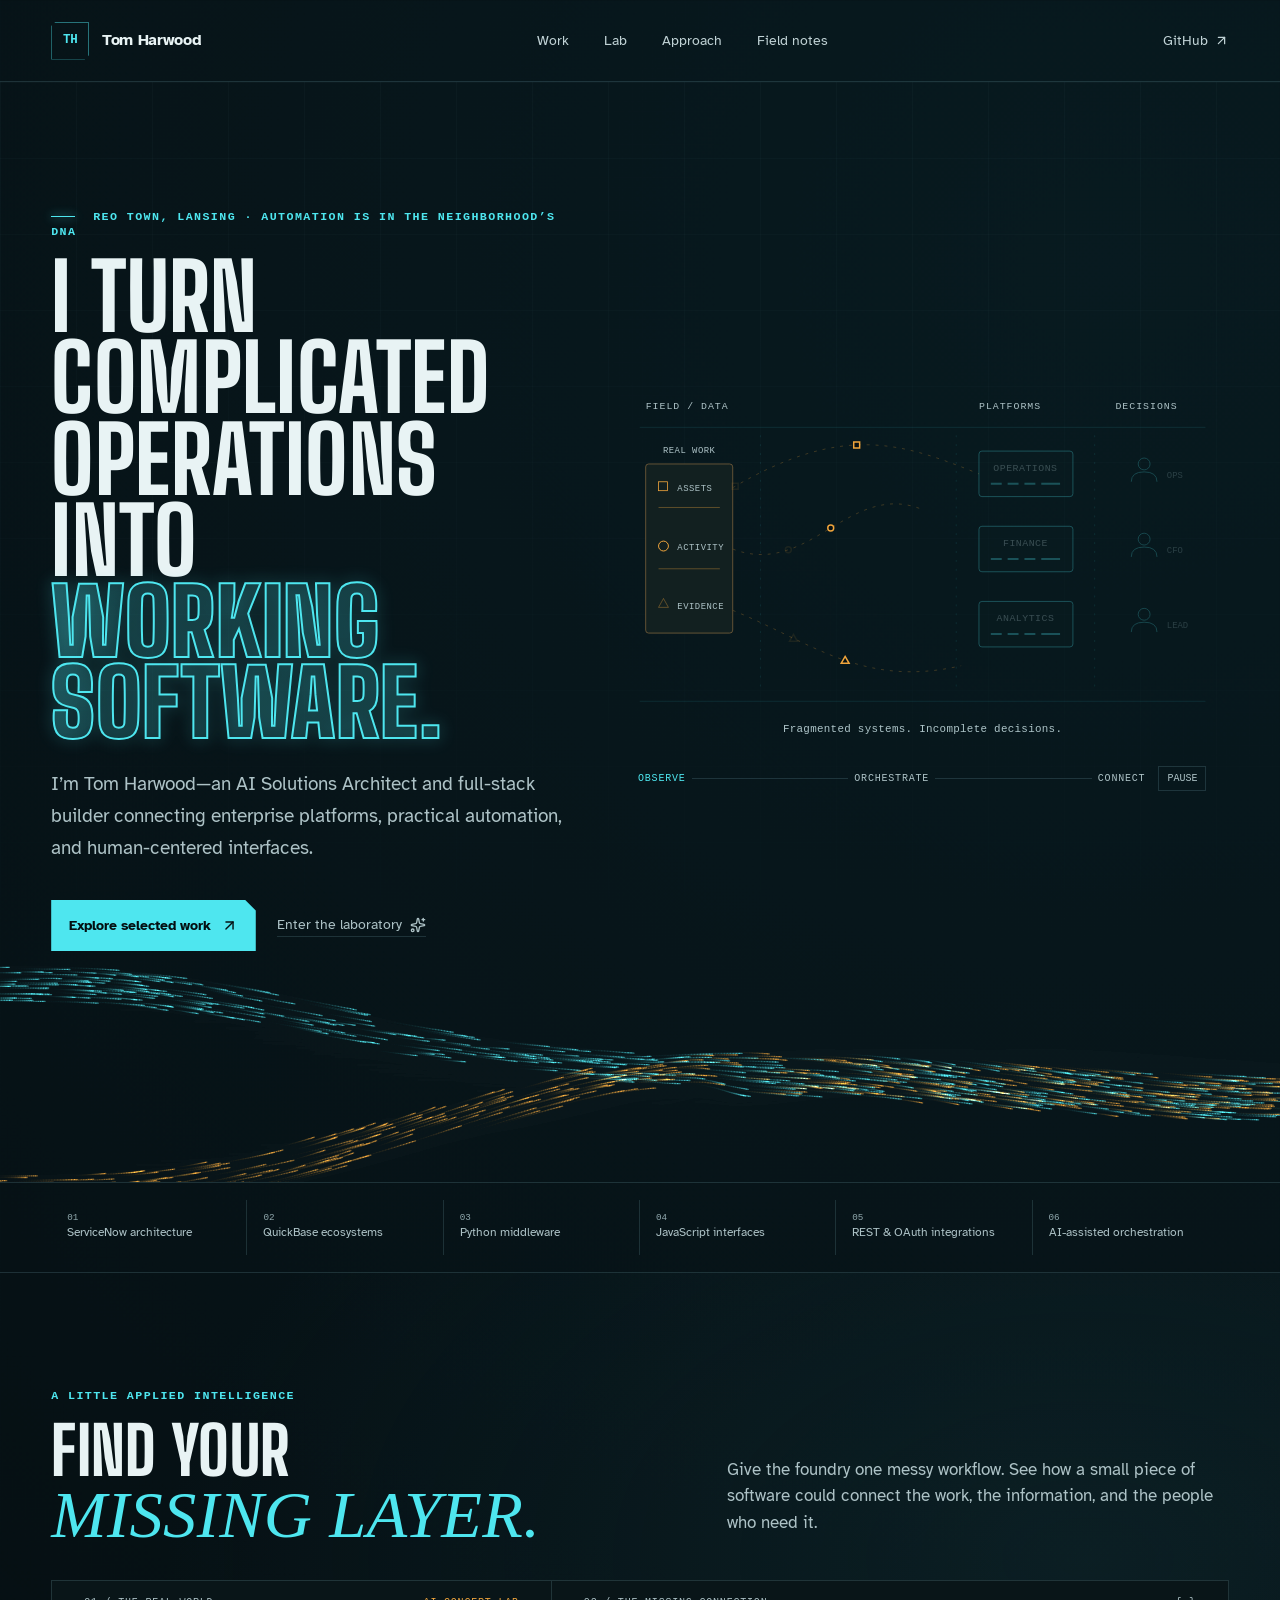
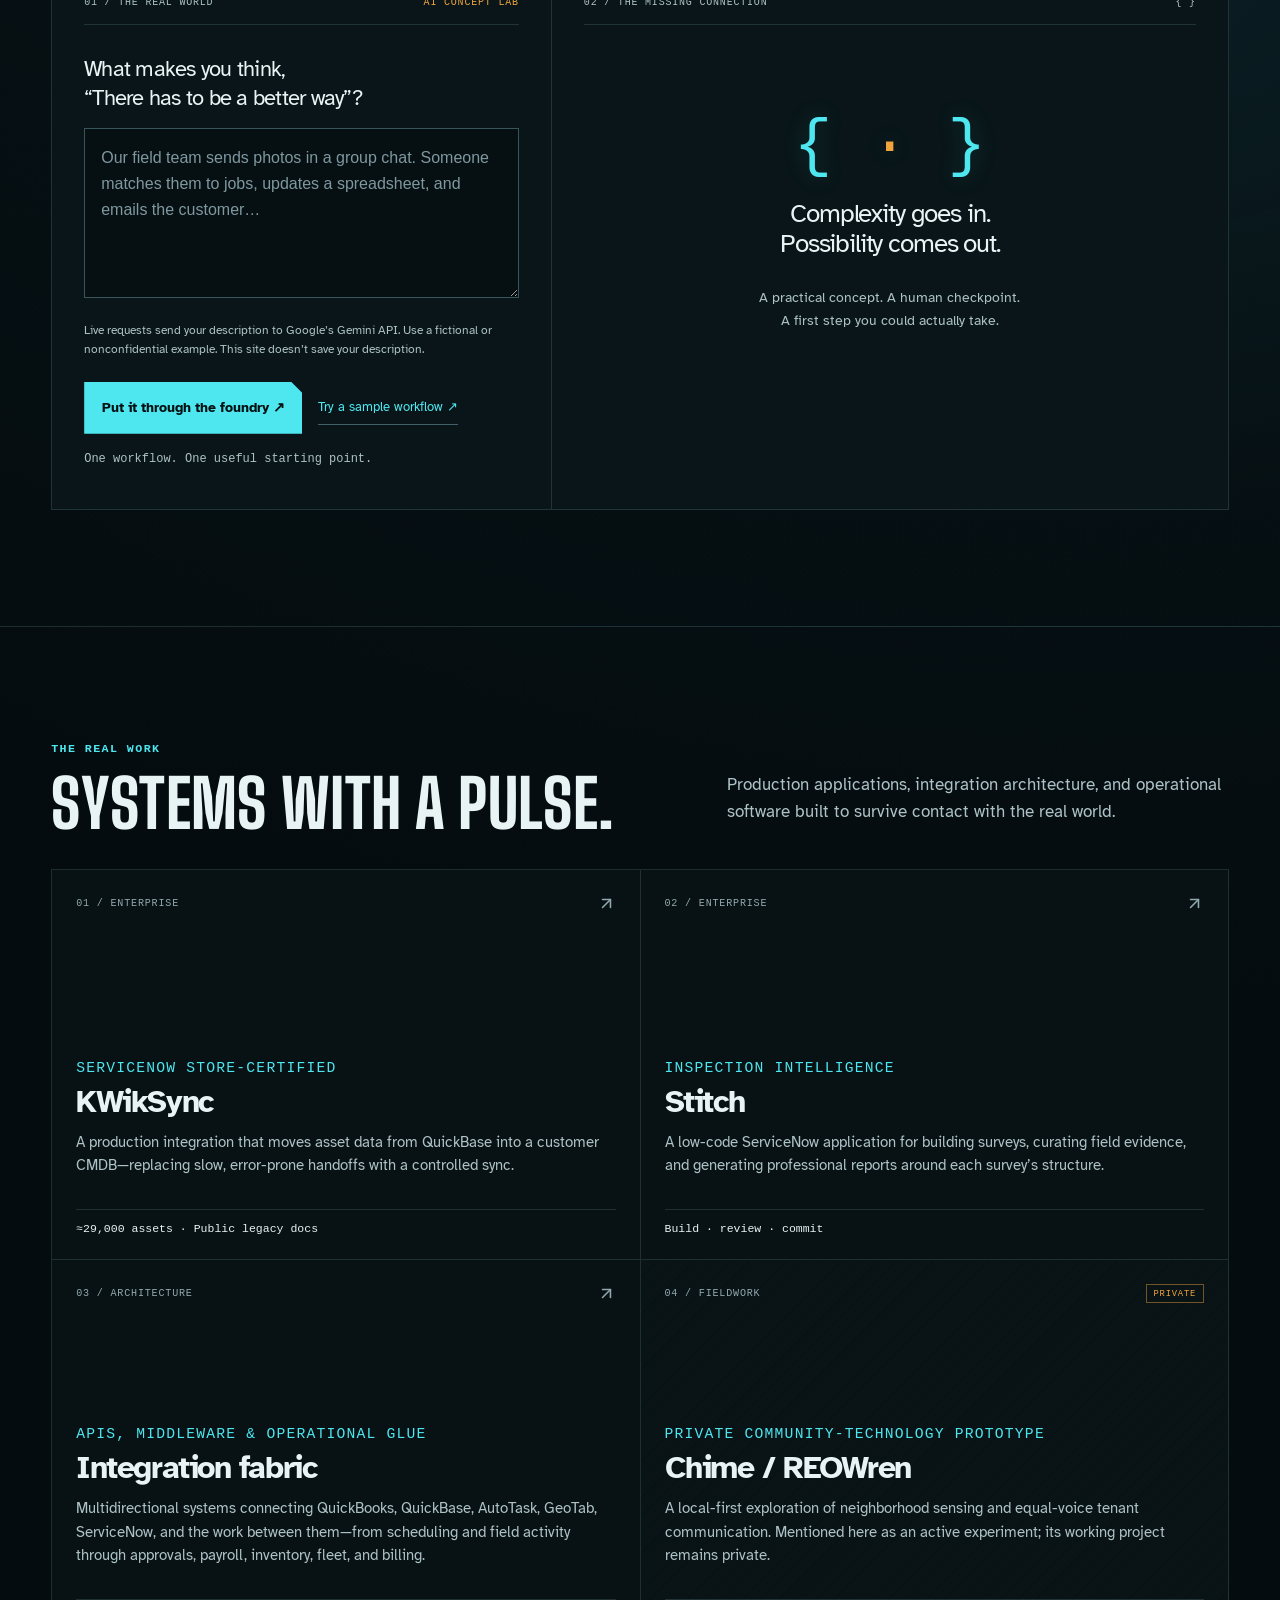
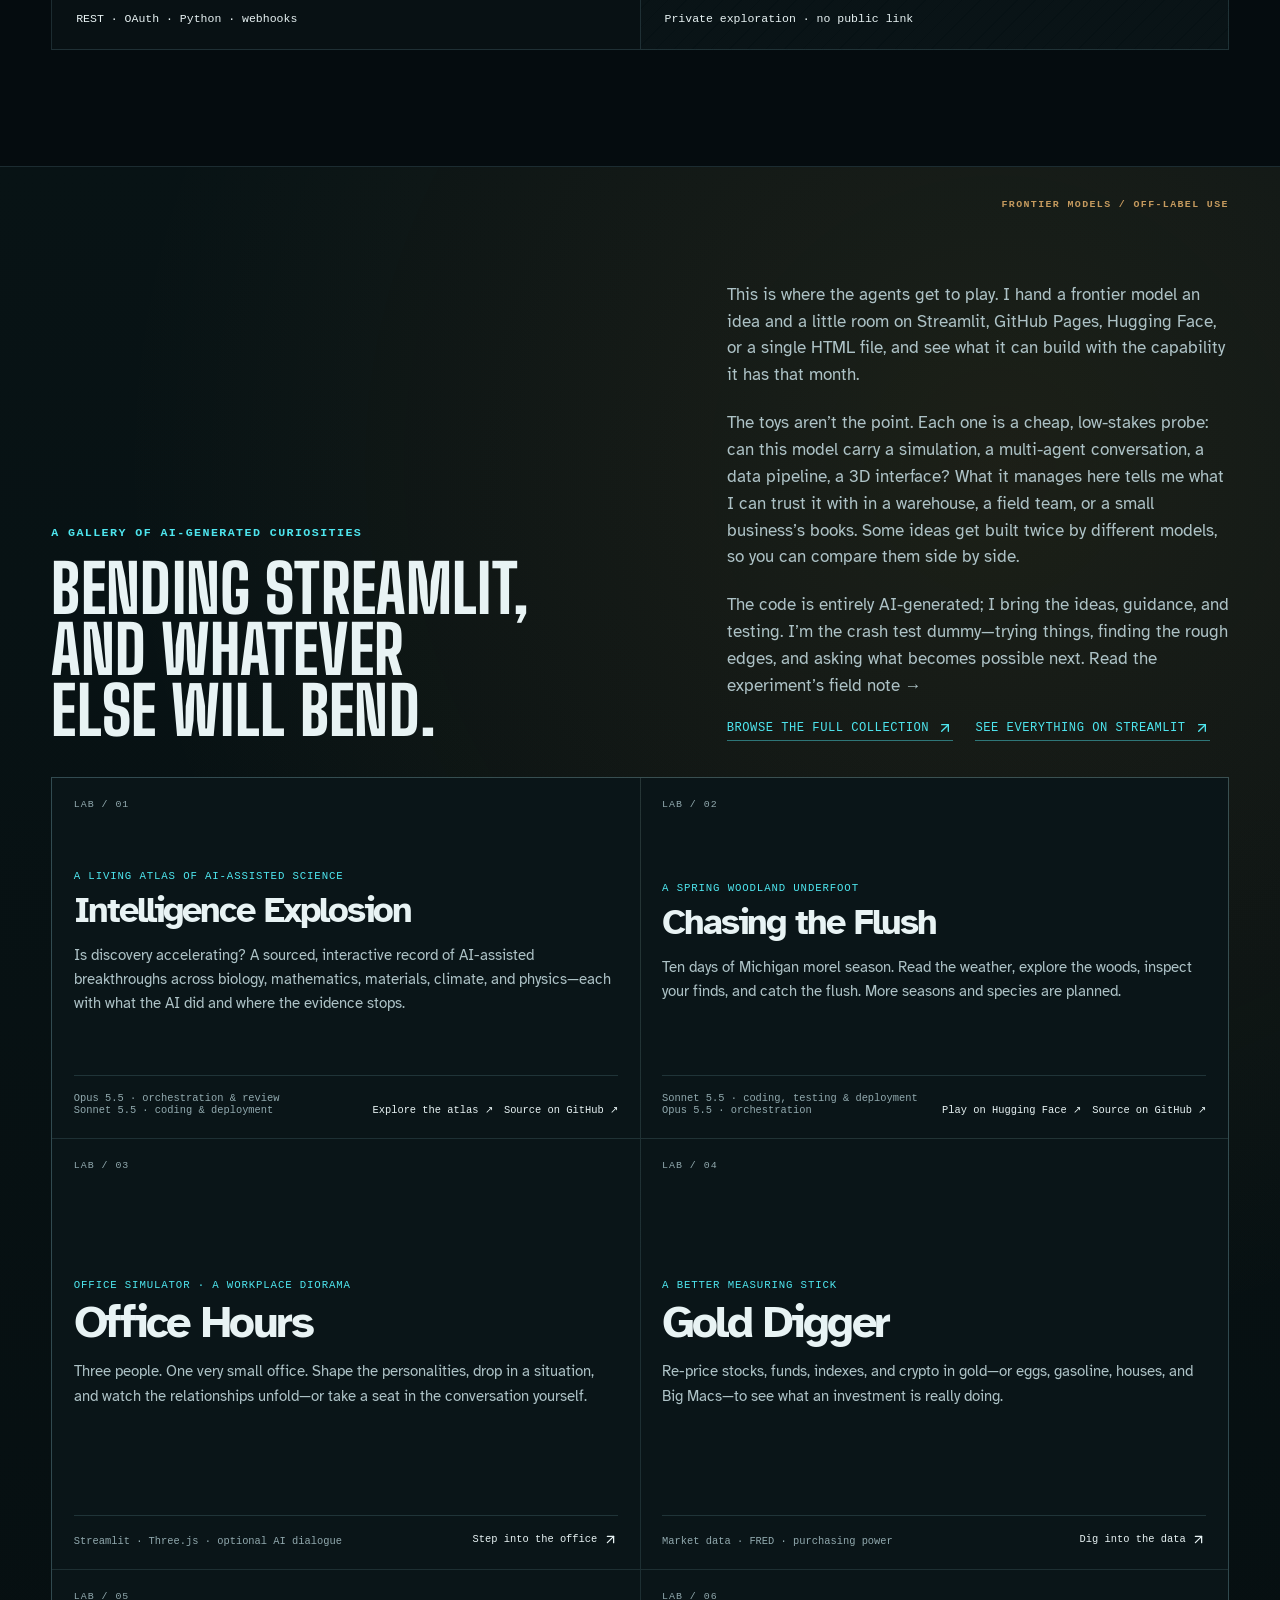
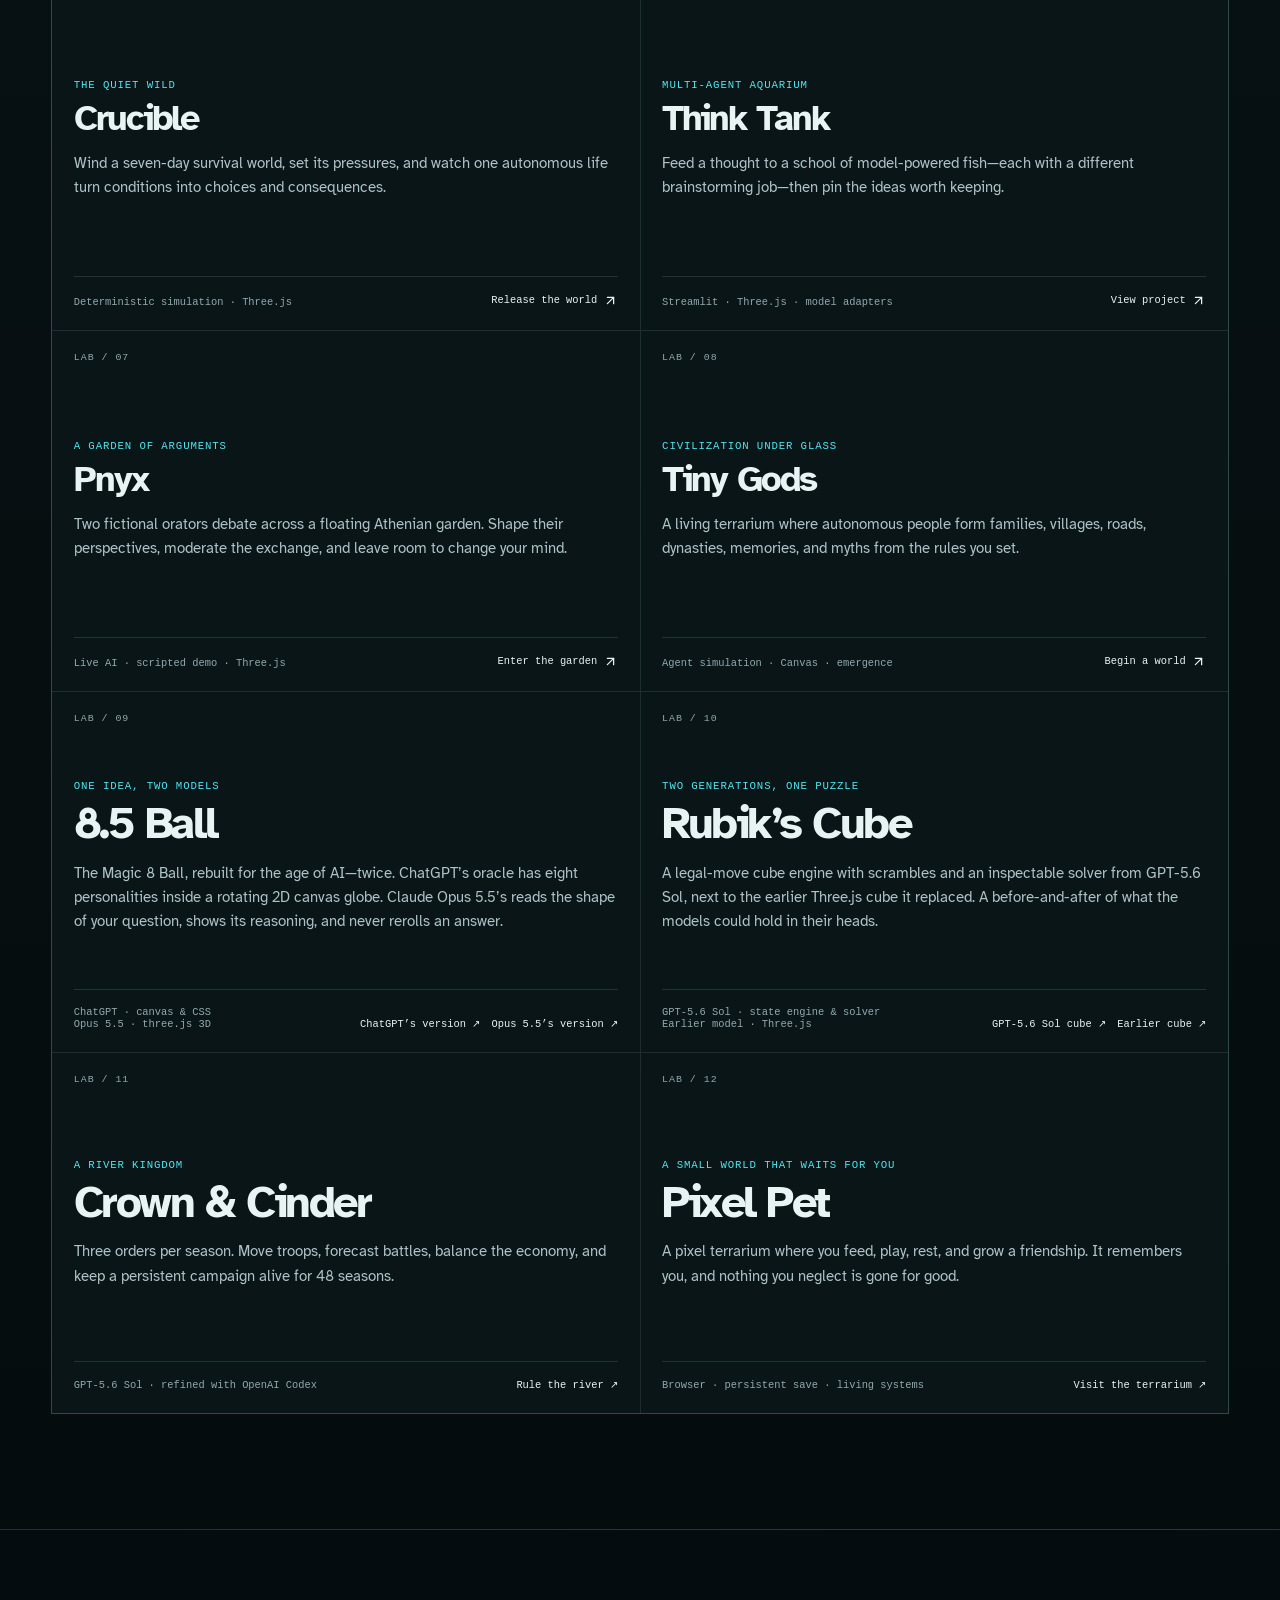
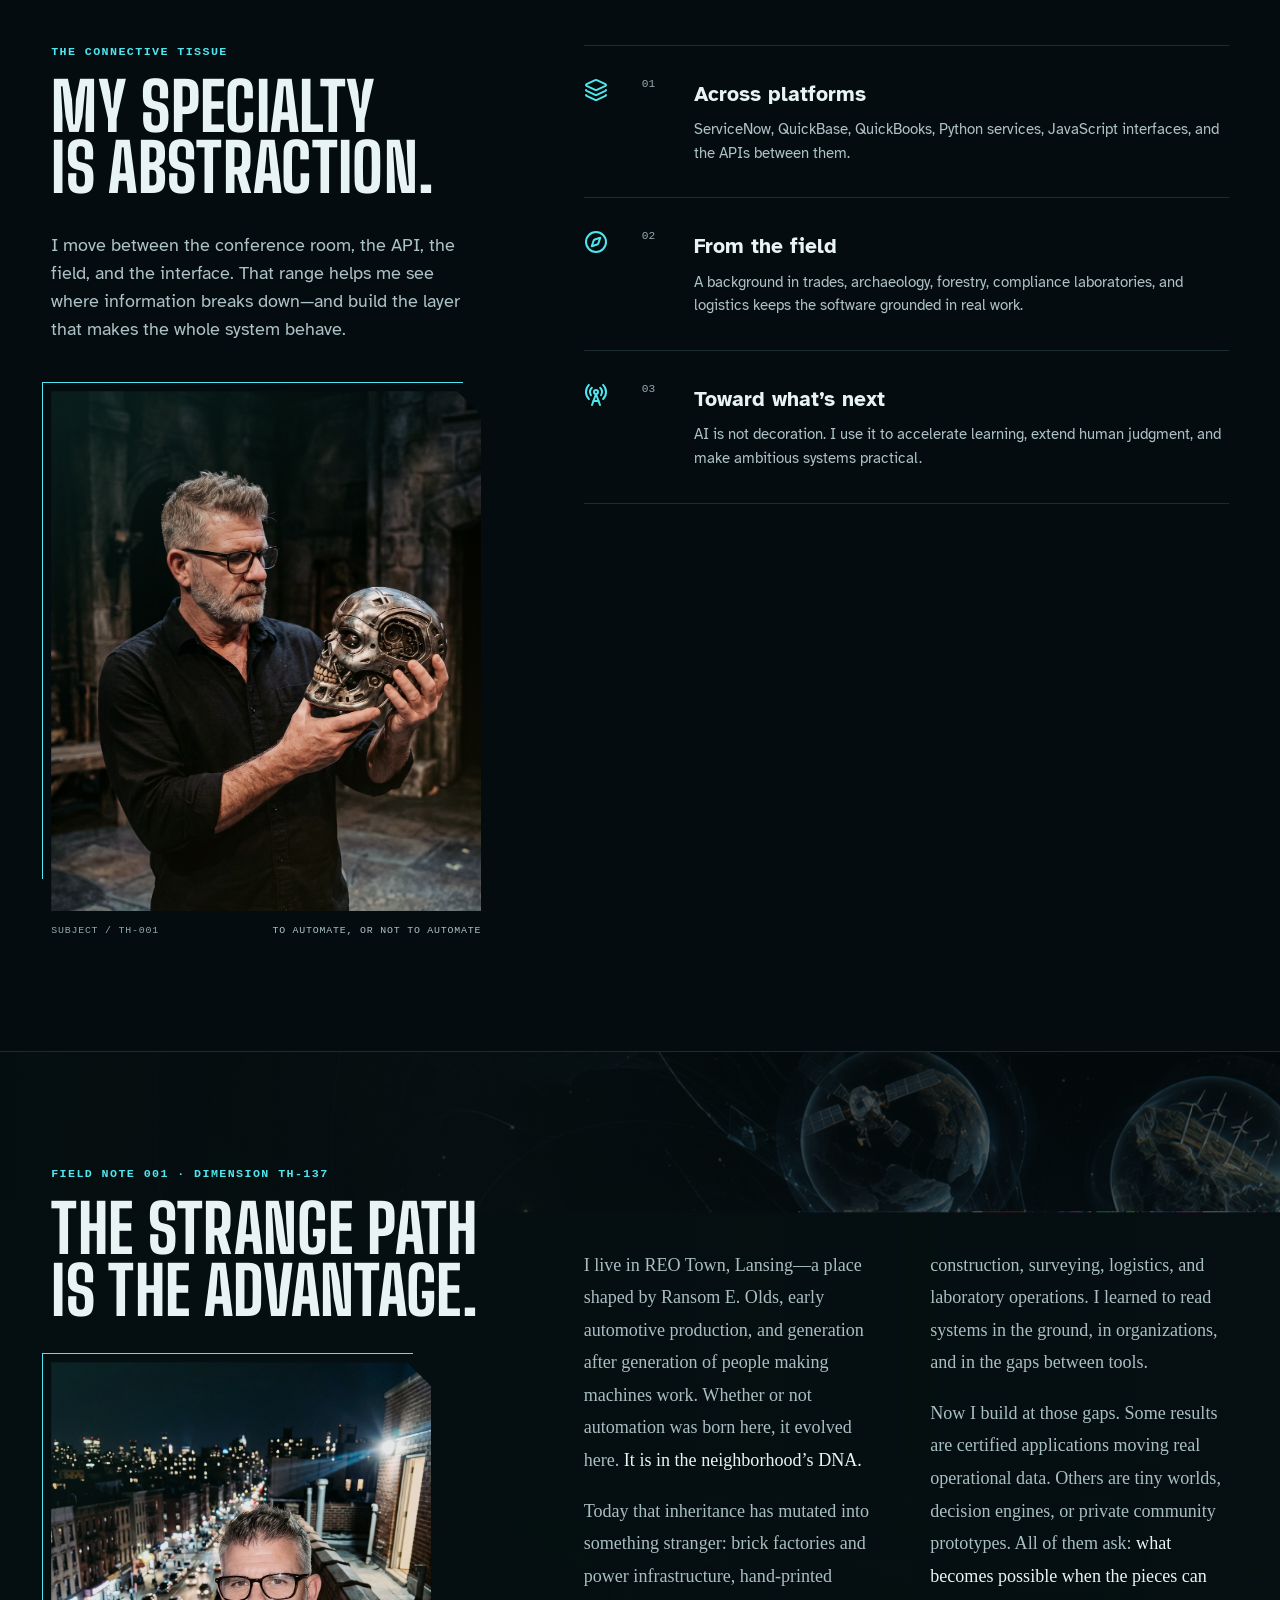
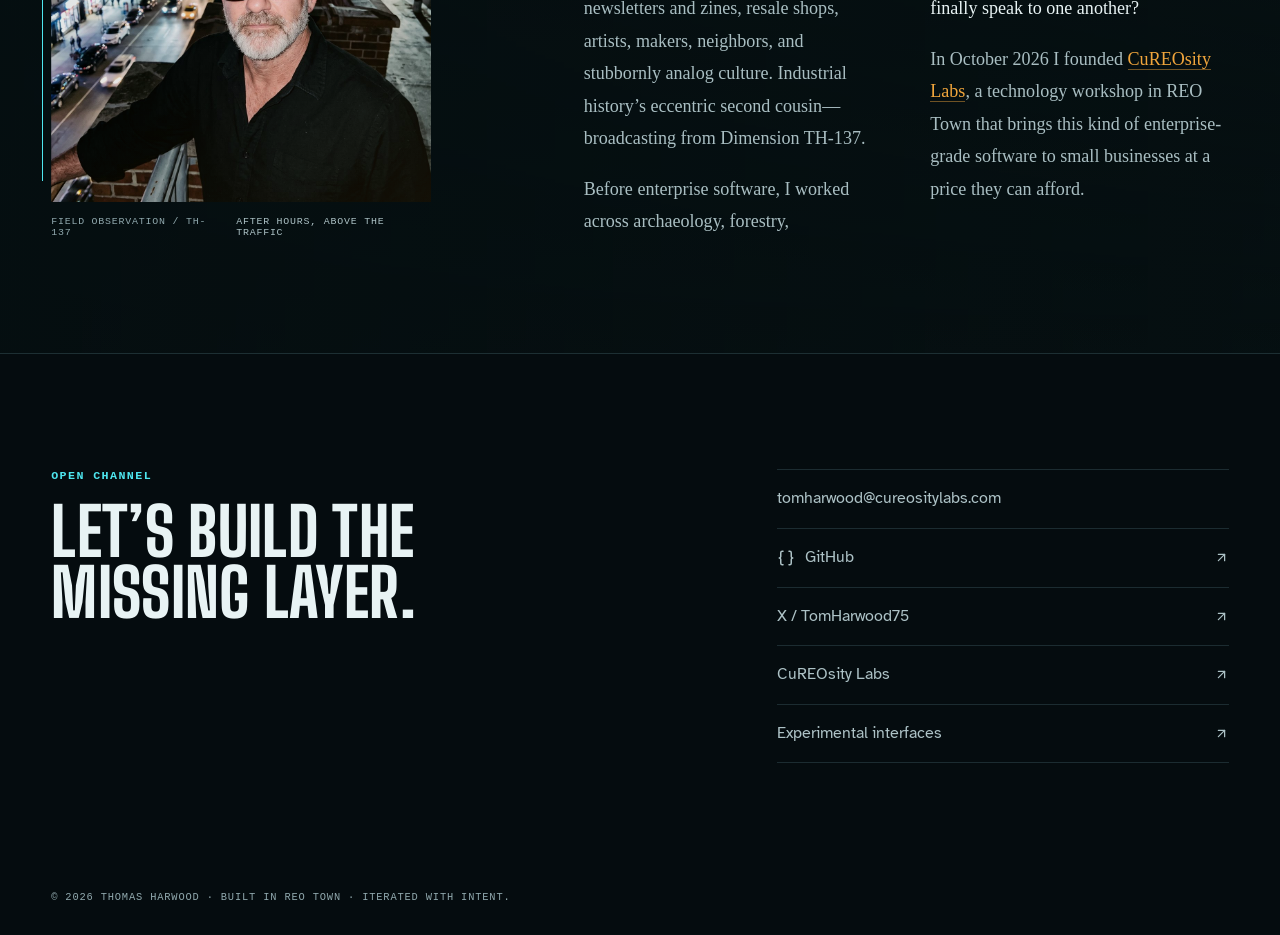
==== index.html @ 597f5e70 "Reframe the lab as a gallery of AI-generated curiosities - Heading: Bending Streamlit, and whatever " ====
<!doctype html>
<html lang="en"><head>
<meta charset="UTF-8" />
<meta name="viewport" content="width=device-width, initial-scale=1.0" />
<meta name="description" content="Tom Harwood builds enterprise systems, AI automation, interactive experiments, and community technology in Lansing, Michigan." />
<title>Thomas Harwood · AI Solutions Architect</title>
<link rel="icon" href="favicon.svg" type="image/svg+xml" />
<link rel="preconnect" href="https://fonts.googleapis.com" />
<link rel="preconnect" href="https://fonts.gstatic.com" crossorigin />
<link rel="stylesheet" href="https://fonts.googleapis.com/css2?family=Atkinson+Hyperlegible:ital,wght@0,400;0,700;1,400&family=Big+Shoulders+Display:wght@700;800;900&display=swap" />
<link rel="stylesheet" href="styles.css" />
<link rel="stylesheet" href="foundry.css" />
<script defer src="foundry-config.js"></script>
<script defer src="foundry.js"></script>
<script defer src="river.js"></script>
</head><body><main><header class="site-header"><a class="wordmark" href="#top" aria-label="Tom Harwood home"><span class="mark">TH</span><span>Tom Harwood</span></a><nav aria-label="Main navigation"><a href="#work">Work</a><a href="#laboratory">Lab</a><a href="#approach">Approach</a><a href="#field-notes">Field notes</a></nav><a class="header-link" href="https://github.com/ncypher" target="_blank" rel="noreferrer">GitHub <svg xmlns="http://www.w3.org/2000/svg" width="15" height="15" viewBox="0 0 24 24" fill="none" stroke="currentColor" stroke-width="2" stroke-linecap="round" stroke-linejoin="round" class="lucide lucide-arrow-up-right" aria-hidden="true"><path d="M7 7h10v10"></path><path d="M7 17 17 7"></path></svg></a></header><section class="hero" id="top"><div class="hero-grid" aria-hidden="true"></div><canvas id="hero-river" class="hero-river" aria-hidden="true"></canvas><div class="hero-copy"><p class="kicker"><span></span> REO Town, Lansing · Automation is in the neighborhood’s DNA</p><h1>I turn complicated operations into <em>working software.</em></h1><p class="hero-lede">I’m Tom Harwood—an AI Solutions Architect and full-stack builder connecting enterprise platforms, practical automation, and human-centered interfaces.</p><div class="hero-actions"><a class="primary-button" href="#work">Explore selected work <svg xmlns="http://www.w3.org/2000/svg" width="17" height="17" viewBox="0 0 24 24" fill="none" stroke="currentColor" stroke-width="2" stroke-linecap="round" stroke-linejoin="round" class="lucide lucide-arrow-up-right" aria-hidden="true"><path d="M7 7h10v10"></path><path d="M7 17 17 7"></path></svg></a><a class="text-button" href="https://ncypher.github.io/tomfoolery/" target="_blank" rel="noreferrer">Enter the laboratory <svg xmlns="http://www.w3.org/2000/svg" width="16" height="16" viewBox="0 0 24 24" fill="none" stroke="currentColor" stroke-width="2" stroke-linecap="round" stroke-linejoin="round" class="lucide lucide-sparkles" aria-hidden="true"><path d="M11.017 2.814a1 1 0 0 1 1.966 0l1.051 5.558a2 2 0 0 0 1.594 1.594l5.558 1.051a1 1 0 0 1 0 1.966l-5.558 1.051a2 2 0 0 0-1.594 1.594l-1.051 5.558a1 1 0 0 1-1.966 0l-1.051-5.558a2 2 0 0 0-1.594-1.594l-5.558-1.051a1 1 0 0 1 0-1.966l5.558-1.051a2 2 0 0 0 1.594-1.594z"></path><path d="M20 2v4"></path><path d="M22 4h-4"></path><circle cx="4" cy="20" r="2"></circle></svg></a></div></div><div class="system-window foundry-window" id="abstraction-foundry">
<div class="window-bar"><span></span><span></span><span></span><b>systems / the-missing-layer</b></div>
<div class="system-canvas foundry-canvas">
<svg class="foundry-map" viewBox="0 0 620 390" role="img" aria-labelledby="foundry-title foundry-desc">
<title id="foundry-title">Abstraction connects the operation</title>
<desc id="foundry-desc">Field data initially reaches isolated platforms incompletely. Observation reveals a missing abstraction layer. Human and AI collaboration connects three platforms to their stakeholders, routing the information needed for decisions.</desc>
<defs><radialGradient id="foundry-halo"><stop stop-color="#4ee6ef" stop-opacity=".23"/><stop offset="1" stop-color="#4ee6ef" stop-opacity="0"/></radialGradient></defs>
<g class="f-guides"><path d="M24 57H596M24 334H596"/><path d="M146 65V320M344 65V320M484 65V320" stroke-dasharray="2 7"/></g>
<g class="f-label"><text x="30" y="38">FIELD / DATA</text><text x="367" y="38">PLATFORMS</text><text x="505" y="38">DECISIONS</text></g>
<g class="f-broken" fill="none"><path d="M118 118C230 52 290 73 367 104"/><path d="M118 180C196 210 237 108 312 141"/><path d="M118 242C197 274 250 321 349 298"/></g>
<g class="f-routes" fill="none">
<path id="f-in-0" d="M118 118C164 118 176 177 221 177"/><path id="f-in-1" d="M118 180H221"/><path id="f-in-2" d="M118 242C164 242 176 183 221 183"/>
<path id="f-out-0" d="M279 180H316V104H367"/><path id="f-out-1" d="M279 180H367"/><path id="f-out-2" d="M279 180H316V256H367"/>
<path id="f-person-0" d="M462 104H510"/><path id="f-person-1" d="M462 180H510"/><path id="f-person-2" d="M462 256H510"/>
</g>
<g class="f-field"><rect x="30" y="94" width="88" height="171" rx="3"/><text x="74" y="83" text-anchor="middle" class="f-small">REAL WORK</text><path d="M43 138H105M43 200H105"/><rect x="43" y="112" width="9" height="9"/><circle cx="48" cy="177" r="5"/><path d="M43 239L48 230 53 239Z"/><g class="f-small"><text x="62" y="121">ASSETS</text><text x="62" y="181">ACTIVITY</text><text x="62" y="241">EVIDENCE</text></g></g>
<g class="f-platform" data-platform="0"><rect x="367" y="81" width="95" height="46" rx="3"/><text x="414" y="101" text-anchor="middle">OPERATIONS</text><path d="M379 114H390M396 114H407M413 114H424M430 114H449"/></g>
<g class="f-platform" data-platform="1"><rect x="367" y="157" width="95" height="46" rx="3"/><text x="414" y="177" text-anchor="middle">FINANCE</text><path d="M379 190H390M396 190H407M413 190H424M430 190H449"/></g>
<g class="f-platform" data-platform="2"><rect x="367" y="233" width="95" height="46" rx="3"/><text x="414" y="253" text-anchor="middle">ANALYTICS</text><path d="M379 266H390M396 266H407M413 266H424M430 266H449"/></g>
<g class="f-person" data-person="0"><circle cx="534" cy="94" r="6"/><path d="M521 112Q521 102 534 102Q547 102 547 112"/><text x="557" y="108">OPS</text></g>
<g class="f-person" data-person="1"><circle cx="534" cy="170" r="6"/><path d="M521 188Q521 178 534 178Q547 178 547 188"/><text x="557" y="184">CFO</text></g>
<g class="f-person" data-person="2"><circle cx="534" cy="246" r="6"/><path d="M521 264Q521 254 534 254Q547 254 547 264"/><text x="557" y="260">LEAD</text></g>
<g class="f-observation"><path d="M0 71V315"/><circle cy="180" r="3"/><text x="7" y="310">OBSERVE</text></g>
<g class="f-core"><circle cx="250" cy="180" r="87" fill="url(#foundry-halo)"/><path class="f-braces" pathLength="1" d="M233 148H230Q225 148 225 156V169Q225 180 219 180Q225 180 225 191V204Q225 212 230 212H233M267 148H270Q275 148 275 156V169Q275 180 281 180Q275 180 275 191V204Q275 212 270 212H267"/><circle cx="250" cy="180" r="3" class="f-center"/><text x="250" y="236" text-anchor="middle">ABSTRACTION</text></g>
<g class="f-birth" aria-hidden="true"><path class="f-orb-trail" d="M250 266V266"/><circle class="f-orb-glow" cx="250" cy="266" r="12"/><circle class="f-orb" cx="250" cy="266" r="4"/><circle class="f-birth-ring" cx="250" cy="180" r="1"/></g>
<g class="f-loop"><path id="f-loop-path" d="M214 282C214 260 286 260 286 282C286 304 214 304 214 282"/><circle class="f-human-halo" cx="214" cy="282" r="5"/><circle class="f-ai-halo" cx="286" cy="282" r="5"/><circle class="f-human-node" cx="214" cy="282" r="3"/><circle class="f-ai-node" cx="286" cy="282" r="3"/><path d="M247 267L253 267 249 263M253 297H247L251 301"/><text class="f-human-label" x="201" y="285" text-anchor="end">HUMAN</text><text class="f-ai-label" x="299" y="285">AI</text><text x="250" y="321" text-anchor="middle" class="f-small">OBSERVE · SHAPE · VERIFY</text><circle class="f-loop-tail tail-one" r="2.2"/><circle class="f-loop-tail tail-two" r="1.6"/><circle class="f-loop-pulse" r="3.5"/></g>
<g class="f-packets" aria-hidden="true"></g>
<text class="f-caption" x="310" y="365" text-anchor="middle">Fragmented systems. Incomplete decisions.</text>
</svg></div>
<div class="window-readout foundry-readout"><span class="f-stage" data-stage="0">Observe</span><i></i><span class="f-stage" data-stage="1">Orchestrate</span><i></i><span class="f-stage" data-stage="2">Connect</span><button class="foundry-toggle" type="button" aria-label="Pause foundry animation" aria-pressed="false">Pause</button></div>
</div>
</section><section class="proof-strip" aria-label="Areas of practice"><span><b>01</b>ServiceNow architecture</span><span><b>02</b>QuickBase ecosystems</span><span><b>03</b>Python middleware</span><span><b>04</b>JavaScript interfaces</span><span><b>05</b>REST &amp; OAuth integrations</span><span><b>06</b>AI-assisted orchestration</span></section><section class="section foundry-lab" id="foundry-lab" aria-labelledby="foundry-heading">
  <div class="section-heading">
    <div><p class="kicker">A little applied intelligence</p><h2 id="foundry-heading">Find your<br><em>missing layer.</em></h2></div>
    <p>Give the foundry one messy workflow. See how a small piece of software could connect the work, the information, and the people who need it.</p>
  </div>
  <div class="fl-workbench">
    <form class="fl-input" id="foundry-form">
      <div class="fl-panel-bar"><span>01 / THE REAL WORLD</span><span class="fl-mode">SAMPLE MODE</span></div>
      <label for="foundry-workflow">What makes you think,<br>“There has to be a better way”?</label>
      <textarea id="foundry-workflow" name="workflow" rows="5" minlength="20" maxlength="1200" required aria-describedby="foundry-privacy" placeholder="Our field team sends photos in a group chat. Someone matches them to jobs, updates a spreadsheet, and emails the customer…"></textarea>
      <p id="foundry-privacy" class="fl-note">Live requests send your description to Google’s Gemini API. Use a fictional or nonconfidential example. This site doesn’t save your description.</p>
      <div class="fl-actions"><button class="primary-button" id="foundry-submit" type="submit" disabled>Live concepts coming soon</button><button class="fl-sample" type="button" id="foundry-sample">Try a sample workflow ↗</button></div>
      <p id="foundry-status" class="fl-status" role="status">Explore the sample—no AI request needed.</p>
    </form>
    <div class="fl-output" aria-busy="false">
      <div class="fl-panel-bar"><span>02 / THE MISSING CONNECTION</span><span aria-hidden="true">{ }</span></div>
      <div class="fl-empty" id="foundry-empty"><div class="fl-emblem" aria-hidden="true">{ <span>·</span> }</div><h3>Complexity goes in.<br>Possibility comes out.</h3><p>A practical concept. A human checkpoint.<br>A first step you could actually take.</p></div>
      <div id="foundry-result" hidden>
        <p class="fl-provenance" id="foundry-provenance"></p>
        <h3 id="foundry-result-title"></h3>
        <div class="fl-map" aria-label="Suggested information flow">
          <div class="fl-map-field"><small>FROM THE FIELD</small><b id="foundry-field"></b></div>
          <div class="fl-map-core"><span aria-hidden="true">{ }</span><small>THE MISSING LAYER</small></div>
          <div class="fl-platforms" id="foundry-platforms"></div>
        </div>
        <dl class="fl-details">
          <div><dt>Where it breaks</dt><dd id="foundry-disconnect"></dd></div>
          <div><dt>What I’d build</dt><dd id="foundry-missingLayer"></dd></div>
          <div><dt>Keep a human here</dt><dd id="foundry-humanCheckpoint"></dd></div>
          <div><dt>Start small</dt><dd id="foundry-firstVersion"></dd></div>
        </dl>
        <div class="fl-result-footer"><span>A starting hypothesis, not a verified implementation plan.</span><button type="button" class="fl-sample" id="foundry-copy">Copy concept</button></div>
      </div>
    </div>
  </div>
</section>
<section class="section" id="work"><div class="section-heading"><div><p class="kicker">The real work</p><h2>Systems with a pulse.</h2></div><p>Production applications, integration architecture, and operational software built to survive contact with the real world.</p></div><div class="project-grid work-grid"><a class="project-card " href="https://github.com/ncypher/KWikSync-docs" target="_blank" rel="noreferrer" aria-disabled="false"><div class="project-top"><span>01 / Enterprise</span><svg xmlns="http://www.w3.org/2000/svg" width="19" height="19" viewBox="0 0 24 24" fill="none" stroke="currentColor" stroke-width="2" stroke-linecap="round" stroke-linejoin="round" class="lucide lucide-arrow-up-right" aria-hidden="true"><path d="M7 7h10v10"></path><path d="M7 17 17 7"></path></svg></div><p class="project-eyebrow">ServiceNow Store-certified</p><h3>KWikSync</h3><p>A production integration that moves asset data from QuickBase into a customer CMDB—replacing slow, error-prone handoffs with a controlled sync.</p><div class="project-metric">≈29,000 assets · Public legacy docs</div></a><a class="project-card " href="https://github.com/ncypher/stitch-public" target="_blank" rel="noreferrer" aria-disabled="false"><div class="project-top"><span>02 / Enterprise</span><svg xmlns="http://www.w3.org/2000/svg" width="19" height="19" viewBox="0 0 24 24" fill="none" stroke="currentColor" stroke-width="2" stroke-linecap="round" stroke-linejoin="round" class="lucide lucide-arrow-up-right" aria-hidden="true"><path d="M7 7h10v10"></path><path d="M7 17 17 7"></path></svg></div><p class="project-eyebrow">Inspection intelligence</p><h3>Stitch</h3><p>A low-code ServiceNow application for building surveys, curating field evidence, and generating professional reports around each survey’s structure.</p><div class="project-metric">Build · review · commit</div></a><a class="project-card " href="#approach" rel="noreferrer" aria-disabled="false"><div class="project-top"><span>03 / Architecture</span><svg xmlns="http://www.w3.org/2000/svg" width="19" height="19" viewBox="0 0 24 24" fill="none" stroke="currentColor" stroke-width="2" stroke-linecap="round" stroke-linejoin="round" class="lucide lucide-arrow-up-right" aria-hidden="true"><path d="M7 7h10v10"></path><path d="M7 17 17 7"></path></svg></div><p class="project-eyebrow">APIs, middleware &amp; operational glue</p><h3>Integration fabric</h3><p>Multidirectional systems connecting QuickBooks, QuickBase, AutoTask, GeoTab, ServiceNow, and the work between them—from scheduling and field activity through approvals, payroll, inventory, fleet, and billing.</p><div class="project-metric">REST · OAuth · Python · webhooks</div></a><a class="project-card private-card" rel="noreferrer" aria-disabled="true"><div class="project-top"><span>04 / Fieldwork</span><span class="private-stamp">PRIVATE</span></div><p class="project-eyebrow">Private community-technology prototype</p><h3>Chime / REOWren</h3><p>A local-first exploration of neighborhood sensing and equal-voice tenant communication. Mentioned here as an active experiment; its working project remains private.</p><div class="project-metric">Private exploration · no public link</div></a></div></section><section class="section playground" id="laboratory"><div class="section-heading playground-heading"><div><p class="kicker">A gallery of AI-generated curiosities</p><h2>Bending Streamlit, and whatever else will bend.</h2></div><div><p style="margin-bottom:1.3rem;color:var(--muted);font-size:1.05rem">This is where the agents get to play. I hand a frontier model an idea and a little room on Streamlit, GitHub Pages, Hugging Face, or a single HTML file, and see what it can build with the capability it has that month.</p><p style="margin-bottom:1.3rem;color:var(--muted);font-size:1.05rem">The toys aren’t the point. Each one is a cheap, low-stakes probe: can this model carry a simulation, a multi-agent conversation, a data pipeline, a 3D interface? What it manages here tells me what I can trust it with in a warehouse, a field team, or a small business’s books. Some ideas get built twice by different models, so you can compare them side by side.</p><p style="margin-bottom:1.3rem;color:var(--muted);font-size:1.05rem">The code is entirely AI-generated; I bring the ideas, guidance, and testing. I’m the crash test dummy—trying things, finding the rough edges, and asking what becomes possible next. <a href="https://ncypher.github.io/tomfoolery/journal/2026/09-30-crash-test-dummy.html">Read the experiment’s field note →</a></p><div style="display:flex;flex-wrap:wrap;gap:1.4rem"><a style="display:inline-flex;align-items:center;gap:.5rem;padding-bottom:.25rem;border-bottom:1px solid rgba(78,230,239,.45);color:var(--cyan);font:.76rem ui-monospace,monospace;letter-spacing:.04em;text-transform:uppercase" href="https://ncypher.github.io/tomfoolery/" target="_blank" rel="noreferrer">Browse the full collection <svg xmlns="http://www.w3.org/2000/svg" width="16" height="16" viewBox="0 0 24 24" fill="none" stroke="currentColor" stroke-width="2" stroke-linecap="round" stroke-linejoin="round" class="lucide lucide-arrow-up-right" aria-hidden="true"><path d="M7 7h10v10"></path><path d="M7 17 17 7"></path></svg></a><a style="display:inline-flex;align-items:center;gap:.5rem;padding-bottom:.25rem;border-bottom:1px solid rgba(78,230,239,.45);color:var(--cyan);font:.76rem ui-monospace,monospace;letter-spacing:.04em;text-transform:uppercase" href="https://share.streamlit.io/user/ncypher" target="_blank" rel="noreferrer">See everything on Streamlit <svg xmlns="http://www.w3.org/2000/svg" width="16" height="16" viewBox="0 0 24 24" fill="none" stroke="currentColor" stroke-width="2" stroke-linecap="round" stroke-linejoin="round" class="lucide lucide-arrow-up-right" aria-hidden="true"><path d="M7 7h10v10"></path><path d="M7 17 17 7"></path></svg></a></div></div></div><div class="experiment-grid"><article class="experiment-card feature-1"><div class="experiment-index">LAB / 01</div><div class="experiment-copy"><p class="project-eyebrow">A living atlas of AI-assisted science</p><h3>Intelligence Explosion</h3><p>Is discovery accelerating? A sourced, interactive record of AI-assisted breakthroughs across biology, mathematics, materials, climate, and physics—each with what the AI did and where the evidence stops.</p></div><div class="experiment-foot"><span>Opus 5.5 · orchestration &amp; review<br>Sonnet 5.5 · coding &amp; deployment</span><b><a href="https://ncypher.github.io/intelligence_explosion/" target="_blank" rel="noreferrer">Explore the atlas ↗</a><br><a href="https://github.com/ncypher/intelligence_explosion" target="_blank" rel="noreferrer">Source on GitHub ↗</a></b></div></article><article class="experiment-card feature-2"><div class="experiment-index">LAB / 02</div><div class="experiment-copy"><p class="project-eyebrow">A spring woodland underfoot</p><h3>Chasing the Flush</h3><p>Ten days of Michigan morel season. Read the weather, explore the woods, inspect your finds, and catch the flush. More seasons and species are planned.</p></div><div class="experiment-foot"><span>Sonnet 5.5 · coding, testing &amp; deployment<br>Opus 5.5 · orchestration</span><b><a href="https://huggingface.co/spaces/Strange-Loop/chasing.the.flush" target="_blank" rel="noreferrer">Play on Hugging Face ↗</a><br><a href="https://github.com/ncypher/chasing.the.flush" target="_blank" rel="noreferrer">Source on GitHub ↗</a></b></div></article><a class="experiment-card feature-3" href="https://office-simulator.streamlit.app/" target="_blank" rel="noreferrer"><div class="experiment-index">LAB / 03</div><div class="experiment-copy"><p class="project-eyebrow">Office Simulator · a workplace diorama</p><h3>Office Hours</h3><p>Three people. One very small office. Shape the personalities, drop in a situation, and watch the relationships unfold—or take a seat in the conversation yourself.</p></div><div class="experiment-foot"><span>Streamlit · Three.js · optional AI dialogue</span><b>Step into the office <svg xmlns="http://www.w3.org/2000/svg" width="15" height="15" viewBox="0 0 24 24" fill="none" stroke="currentColor" stroke-width="2" stroke-linecap="round" stroke-linejoin="round" class="lucide lucide-arrow-up-right" aria-hidden="true"><path d="M7 7h10v10"></path><path d="M7 17 17 7"></path></svg></b></div></a><a class="experiment-card feature-4" href="https://gold-digger.streamlit.app/" target="_blank" rel="noreferrer"><div class="experiment-index">LAB / 04</div><div class="experiment-copy"><p class="project-eyebrow">A better measuring stick</p><h3>Gold Digger</h3><p>Re-price stocks, funds, indexes, and crypto in gold—or eggs, gasoline, houses, and Big Macs—to see what an investment is really doing.</p></div><div class="experiment-foot"><span>Market data · FRED · purchasing power</span><b>Dig into the data <svg xmlns="http://www.w3.org/2000/svg" width="15" height="15" viewBox="0 0 24 24" fill="none" stroke="currentColor" stroke-width="2" stroke-linecap="round" stroke-linejoin="round" class="lucide lucide-arrow-up-right" aria-hidden="true"><path d="M7 7h10v10"></path><path d="M7 17 17 7"></path></svg></b></div></a><a class="experiment-card feature-5" href="https://crucible-dynamic.streamlit.app/" target="_blank" rel="noreferrer"><div class="experiment-index">LAB / 05</div><div class="experiment-copy"><p class="project-eyebrow">The quiet wild</p><h3>Crucible</h3><p>Wind a seven-day survival world, set its pressures, and watch one autonomous life turn conditions into choices and consequences.</p></div><div class="experiment-foot"><span>Deterministic simulation · Three.js</span><b>Release the world <svg xmlns="http://www.w3.org/2000/svg" width="15" height="15" viewBox="0 0 24 24" fill="none" stroke="currentColor" stroke-width="2" stroke-linecap="round" stroke-linejoin="round" class="lucide lucide-arrow-up-right" aria-hidden="true"><path d="M7 7h10v10"></path><path d="M7 17 17 7"></path></svg></b></div></a><a class="experiment-card feature-6" href="https://github.com/ncypher/think_tank" target="_blank" rel="noreferrer"><div class="experiment-index">LAB / 06</div><div class="experiment-copy"><p class="project-eyebrow">Multi-agent aquarium</p><h3>Think Tank</h3><p>Feed a thought to a school of model-powered fish—each with a different brainstorming job—then pin the ideas worth keeping.</p></div><div class="experiment-foot"><span>Streamlit · Three.js · model adapters</span><b>View project <svg xmlns="http://www.w3.org/2000/svg" width="15" height="15" viewBox="0 0 24 24" fill="none" stroke="currentColor" stroke-width="2" stroke-linecap="round" stroke-linejoin="round" class="lucide lucide-arrow-up-right" aria-hidden="true"><path d="M7 7h10v10"></path><path d="M7 17 17 7"></path></svg></b></div></a><a class="experiment-card feature-7" href="https://pnyx-floating-garden.streamlit.app/" target="_blank" rel="noreferrer"><div class="experiment-index">LAB / 07</div><div class="experiment-copy"><p class="project-eyebrow">A garden of arguments</p><h3>Pnyx</h3><p>Two fictional orators debate across a floating Athenian garden. Shape their perspectives, moderate the exchange, and leave room to change your mind.</p></div><div class="experiment-foot"><span>Live AI · scripted demo · Three.js</span><b>Enter the garden <svg xmlns="http://www.w3.org/2000/svg" width="15" height="15" viewBox="0 0 24 24" fill="none" stroke="currentColor" stroke-width="2" stroke-linecap="round" stroke-linejoin="round" class="lucide lucide-arrow-up-right" aria-hidden="true"><path d="M7 7h10v10"></path><path d="M7 17 17 7"></path></svg></b></div></a><a class="experiment-card feature-8" href="https://tiny-gods.streamlit.app/" target="_blank" rel="noreferrer"><div class="experiment-index">LAB / 08</div><div class="experiment-copy"><p class="project-eyebrow">Civilization under glass</p><h3>Tiny Gods</h3><p>A living terrarium where autonomous people form families, villages, roads, dynasties, memories, and myths from the rules you set.</p></div><div class="experiment-foot"><span>Agent simulation · Canvas · emergence</span><b>Begin a world <svg xmlns="http://www.w3.org/2000/svg" width="15" height="15" viewBox="0 0 24 24" fill="none" stroke="currentColor" stroke-width="2" stroke-linecap="round" stroke-linejoin="round" class="lucide lucide-arrow-up-right" aria-hidden="true"><path d="M7 7h10v10"></path><path d="M7 17 17 7"></path></svg></b></div></a><article class="experiment-card feature-9"><div class="experiment-index">LAB / 09</div><div class="experiment-copy"><p class="project-eyebrow">One idea, two models</p><h3>8.5 Ball</h3><p>The Magic 8 Ball, rebuilt for the age of AI—twice. ChatGPT’s oracle has eight personalities inside a rotating 2D canvas globe. Claude Opus 5.5’s reads the shape of your question, shows its reasoning, and never rerolls an answer.</p></div><div class="experiment-foot"><span>ChatGPT · canvas &amp; CSS<br>Opus 5.5 · three.js 3D</span><b><a href="https://ncypher.github.io/8.5_Ball/" target="_blank" rel="noreferrer">ChatGPT’s version ↗</a><br><a href="https://ncypher.github.io/8.5_Ball.Opus.5.5/" target="_blank" rel="noreferrer">Opus 5.5’s version ↗</a></b></div></article><article class="experiment-card feature-10"><div class="experiment-index">LAB / 10</div><div class="experiment-copy"><p class="project-eyebrow">Two generations, one puzzle</p><h3>Rubik’s Cube</h3><p>A legal-move cube engine with scrambles and an inspectable solver from GPT-5.6 Sol, next to the earlier Three.js cube it replaced. A before-and-after of what the models could hold in their heads.</p></div><div class="experiment-foot"><span>GPT-5.6 Sol · state engine &amp; solver<br>Earlier model · Three.js</span><b><a href="https://ncypher.github.io/tomfoolery/rubiks-cube-gpt-5-6-sol.html" target="_blank" rel="noreferrer">GPT-5.6 Sol cube ↗</a><br><a href="https://ncypher.github.io/tomfoolery/rubiks-cube-pro.html" target="_blank" rel="noreferrer">Earlier cube ↗</a></b></div></article><article class="experiment-card feature-11"><div class="experiment-index">LAB / 11</div><div class="experiment-copy"><p class="project-eyebrow">A river kingdom</p><h3>Crown &amp; Cinder</h3><p>Three orders per season. Move troops, forecast battles, balance the economy, and keep a persistent campaign alive for 48 seasons.</p></div><div class="experiment-foot"><span>GPT-5.6 Sol · refined with OpenAI Codex</span><b><a href="https://ncypher.github.io/tomfoolery/crown-and-cinder.html" target="_blank" rel="noreferrer">Rule the river ↗</a></b></div></article><article class="experiment-card feature-12"><div class="experiment-index">LAB / 12</div><div class="experiment-copy"><p class="project-eyebrow">A small world that waits for you</p><h3>Pixel Pet</h3><p>A pixel terrarium where you feed, play, rest, and grow a friendship. It remembers you, and nothing you neglect is gone for good.</p></div><div class="experiment-foot"><span>Browser · persistent save · living systems</span><b><a href="https://ncypher.github.io/tomfoolery/pixel-pet.html" target="_blank" rel="noreferrer">Visit the terrarium ↗</a></b></div></article></div></section><section class="section approach" id="approach"><div class="approach-statement"><p class="kicker">The connective tissue</p><h2>My specialty is abstraction.</h2><p>I move between the conference room, the API, the field, and the interface. That range helps me see where information breaks down—and build the layer that makes the whole system behave.</p><figure class="field-portrait"><div><img src="tom-t800.jpg" width="1100" height="1473" loading="lazy" decoding="async" alt="Tom Harwood on a stone-walled stage, studying a chrome robot skull held up in both hands like Hamlet with Yorick"/></div><figcaption><span>Subject / TH-001</span><b>To automate, or not to automate</b></figcaption></figure></div><div class="approach-cards"><article><svg xmlns="http://www.w3.org/2000/svg" width="24" height="24" viewBox="0 0 24 24" fill="none" stroke="currentColor" stroke-width="2" stroke-linecap="round" stroke-linejoin="round" class="lucide lucide-layers" aria-hidden="true"><path d="M12.83 2.18a2 2 0 0 0-1.66 0L2.6 6.08a1 1 0 0 0 0 1.83l8.58 3.91a2 2 0 0 0 1.66 0l8.58-3.9a1 1 0 0 0 0-1.83z"></path><path d="M2 12a1 1 0 0 0 .58.91l8.6 3.91a2 2 0 0 0 1.65 0l8.58-3.9A1 1 0 0 0 22 12"></path><path d="M2 17a1 1 0 0 0 .58.91l8.6 3.91a2 2 0 0 0 1.65 0l8.58-3.9A1 1 0 0 0 22 17"></path></svg><span>01</span><h3>Across platforms</h3><p>ServiceNow, QuickBase, QuickBooks, Python services, JavaScript interfaces, and the APIs between them.</p></article><article><svg xmlns="http://www.w3.org/2000/svg" width="24" height="24" viewBox="0 0 24 24" fill="none" stroke="currentColor" stroke-width="2" stroke-linecap="round" stroke-linejoin="round" class="lucide lucide-compass" aria-hidden="true"><circle cx="12" cy="12" r="10"></circle><path d="m16.24 7.76-1.804 5.411a2 2 0 0 1-1.265 1.265L7.76 16.24l1.804-5.411a2 2 0 0 1 1.265-1.265z"></path></svg><span>02</span><h3>From the field</h3><p>A background in trades, archaeology, forestry, compliance laboratories, and logistics keeps the software grounded in real work.</p></article><article><svg xmlns="http://www.w3.org/2000/svg" width="24" height="24" viewBox="0 0 24 24" fill="none" stroke="currentColor" stroke-width="2" stroke-linecap="round" stroke-linejoin="round" class="lucide lucide-radio-tower" aria-hidden="true"><path d="M4.9 16.1C1 12.2 1 5.8 4.9 1.9"></path><path d="M7.8 4.7a6.14 6.14 0 0 0-.8 7.5"></path><circle cx="12" cy="9" r="2"></circle><path d="M16.2 4.8c2 2 2.26 5.11.8 7.47"></path><path d="M19.1 1.9a9.96 9.96 0 0 1 0 14.1"></path><path d="M9.5 18h5"></path><path d="m8 22 4-11 4 11"></path></svg><span>03</span><h3>Toward what’s next</h3><p>AI is not decoration. I use it to accelerate learning, extend human judgment, and make ambitious systems practical.</p></article></div></section><section class="section field-notes" id="field-notes"><div><p class="kicker">Field note 001 · Dimension TH-137</p><h2>The strange path is the advantage.</h2><figure class="field-portrait rooftop"><div><img src="tom-rooftop.jpg" width="1100" height="1473" loading="lazy" decoding="async" alt="Tom Harwood at night on a brick rooftop, city lights and a long street of traffic behind him"/></div><figcaption><span>Field observation / TH-137</span><b>After hours, above the traffic</b></figcaption></figure></div><div class="note-body"><p>I live in REO Town, Lansing—a place shaped by Ransom E. Olds, early automotive production, and generation after generation of people making machines work. Whether or not automation was born here, it evolved here. <strong>It is in the neighborhood’s DNA.</strong></p><p>Today that inheritance has mutated into something stranger: brick factories and power infrastructure, hand-printed newsletters and zines, resale shops, artists, makers, neighbors, and stubbornly analog culture. Industrial history’s eccentric second cousin—broadcasting from Dimension TH-137.</p><p>Before enterprise software, I worked across archaeology, forestry, construction, surveying, logistics, and laboratory operations. I learned to read systems in the ground, in organizations, and in the gaps between tools.</p><p>Now I build at those gaps. Some results are certified applications moving real operational data. Others are tiny worlds, decision engines, or private community prototypes. All of them ask: <strong>what becomes possible when the pieces can finally speak to one another?</strong></p><p>In October 2026 I founded <a href="https://cureositylabs.com" target="_blank" rel="noreferrer" style="color:var(--amber);border-bottom:1px solid rgba(240,165,60,.45)">CuREOsity Labs</a>, a technology workshop in REO Town that brings this kind of enterprise-grade software to small businesses at a price they can afford.</p></div></section><footer id="contact"><div><p class="kicker">Open channel</p><h2>Let’s build the missing layer.</h2></div><div class="footer-links"><a href="mailto:tomharwood@cureositylabs.com">tomharwood@cureositylabs.com</a><a href="https://github.com/ncypher" target="_blank" rel="noreferrer"><svg xmlns="http://www.w3.org/2000/svg" width="18" height="18" viewBox="0 0 24 24" fill="none" stroke="currentColor" stroke-width="2" stroke-linecap="round" stroke-linejoin="round" class="lucide lucide-braces" aria-hidden="true"><path d="M8 3H7a2 2 0 0 0-2 2v5a2 2 0 0 1-2 2 2 2 0 0 1 2 2v5c0 1.1.9 2 2 2h1"></path><path d="M16 21h1a2 2 0 0 0 2-2v-5c0-1.1.9-2 2-2a2 2 0 0 1-2-2V5a2 2 0 0 0-2-2h-1"></path></svg> GitHub <svg xmlns="http://www.w3.org/2000/svg" width="15" height="15" viewBox="0 0 24 24" fill="none" stroke="currentColor" stroke-width="2" stroke-linecap="round" stroke-linejoin="round" class="lucide lucide-arrow-up-right" aria-hidden="true"><path d="M7 7h10v10"></path><path d="M7 17 17 7"></path></svg></a><a href="https://x.com/TomHarwood75" target="_blank" rel="noreferrer">X / TomHarwood75 <svg xmlns="http://www.w3.org/2000/svg" width="15" height="15" viewBox="0 0 24 24" fill="none" stroke="currentColor" stroke-width="2" stroke-linecap="round" stroke-linejoin="round" class="lucide lucide-arrow-up-right" aria-hidden="true"><path d="M7 7h10v10"></path><path d="M7 17 17 7"></path></svg></a><a href="https://cureositylabs.com" target="_blank" rel="noreferrer">CuREOsity Labs <svg xmlns="http://www.w3.org/2000/svg" width="15" height="15" viewBox="0 0 24 24" fill="none" stroke="currentColor" stroke-width="2" stroke-linecap="round" stroke-linejoin="round" class="lucide lucide-arrow-up-right" aria-hidden="true"><path d="M7 7h10v10"></path><path d="M7 17 17 7"></path></svg></a><a href="https://ncypher.github.io/tomfoolery/" target="_blank" rel="noreferrer">Experimental interfaces <svg xmlns="http://www.w3.org/2000/svg" width="15" height="15" viewBox="0 0 24 24" fill="none" stroke="currentColor" stroke-width="2" stroke-linecap="round" stroke-linejoin="round" class="lucide lucide-arrow-up-right" aria-hidden="true"><path d="M7 7h10v10"></path><path d="M7 17 17 7"></path></svg></a></div><p class="copyright">© 2026 Thomas Harwood · Built in REO Town · Iterated with intent.</p></footer></main><script>
(() => {
  const panel = document.getElementById('abstraction-foundry');
  if (!panel) return;
  const q = s => panel.querySelector(s);
  const qa = s => [...panel.querySelectorAll(s)];
  const svgNS = 'http://www.w3.org/2000/svg';
  const button = q('.foundry-toggle');
  const preference = window.matchMedia('(prefers-reduced-motion: reduce)');
  const core = q('.f-core'), loop = q('.f-loop'), scan = q('.f-observation');
  const routes = q('.f-routes'), broken = q('.f-broken'), caption = q('.f-caption');
  const platforms = qa('.f-platform'), people = qa('.f-person'), stages = qa('.f-stage');
  const paths = qa('.f-routes path');
  const losses = qa('.f-broken path');
  const circuit = q('#f-loop-path');
  const lengths = new Map([...paths, ...losses, circuit].map(p => [p, p.getTotalLength()]));
  const clamp = n => Math.max(0, Math.min(1, n));
  const particles = Array.from({length: 15}, (_, i) => {
    const el = document.createElementNS(svgNS, 'path');
    el.setAttribute('d', ['M-3-3H3V3H-3Z', 'M-3 0a3 3 0 1 0 6 0a3 3 0 1 0-6 0', 'M0-4L4 3H-4Z'][i % 3]);
    el.setAttribute('fill', '#071012'); el.setAttribute('stroke-width', '1.5');
    q('.f-packets').appendChild(el); return el;
  });
  function place(el, path, progress, opacity, color) {
    const pt = path.getPointAtLength(clamp(progress) * lengths.get(path));
    el.setAttribute('transform', `translate(${pt.x} ${pt.y})`);
    el.style.opacity = opacity;
    if (color) el.setAttribute('stroke', color);
  }
  let elapsed = 0, last = null, frame = null, paused = preference.matches;
  function draw(seconds) {
    const t = seconds % 28;
    const reveal = clamp((t - 12) / 4);
    const loopReveal = clamp((t - 6) / 2);
    const connect = clamp((t - 15) / 3);
    const fade = t > 27 ? 28 - t : 1;
    core.style.opacity = reveal * fade;
    loop.style.opacity = loopReveal * fade;
    // Observation creates the collaboration loop. Its orb then becomes the abstraction.
    const ascent = clamp((t - 10) / 2);
    const easedAscent = ascent * ascent * (3 - 2 * ascent);
    const orbY = 266 - 86 * easedAscent;
    const orbPresence = clamp((t - 9.5) * 2) * (1 - clamp((t - 12.2) / 1.8));
    const orb = q('.f-orb'), orbGlow = q('.f-orb-glow');
    [orb, orbGlow].forEach(el => { el.setAttribute('cy', orbY); el.style.opacity = orbPresence; });
    orb.setAttribute('r', 4 + clamp((t - 12) / 1.5) * 4);
    orbGlow.setAttribute('r', 10 + clamp((t - 12) / 2) * 28);
    const trail = q('.f-orb-trail');
    trail.setAttribute('d', `M250 ${Math.min(266, orbY + 23)}V${orbY}`);
    trail.style.opacity = t >= 10 && t < 12 ? orbPresence * .55 : 0;
    const bloom = clamp((t - 12) / 2.8);
    const ring = q('.f-birth-ring');
    ring.setAttribute('r', 5 + bloom * 61);
    ring.style.opacity = t >= 12 && t < 14.8 ? (1 - bloom) * .6 : 0;
    const braces = q('.f-braces');
    braces.style.strokeDasharray = 1;
    braces.style.strokeDashoffset = 1 - reveal;
    q('.f-core text').style.opacity = clamp((t - 13) / 3);
    routes.style.opacity = .05 + connect * .8 * fade;
    paths.forEach((p, i) => {
      p.style.strokeDasharray = lengths.get(p);
      p.style.strokeDashoffset = lengths.get(p) * (1 - clamp(connect * 1.5 - i / 18));
    });
    broken.style.opacity = (1 - reveal) * .85;
    scan.style.opacity = t > 4 && t < 8 ? Math.sin((t - 4) / 4 * Math.PI) : 0;
    scan.setAttribute('transform', `translate(${50 + clamp((t - 4) / 4) * 280} 0)`);
    platforms.forEach((el, i) => el.style.opacity = .28 + .72 * clamp(connect * 1.5 - i * .15) * fade);
    people.forEach((el, i) => el.style.opacity = .22 + .78 * clamp((t - 18 - i * .3) / 1.5) * fade);
    const stage = t < 6 ? 0 : t < 18 ? 1 : 2;
    stages.forEach((el, i) => el.classList.toggle('active', i === stage));
    const words = t < 4 ? 'Fragmented systems. Incomplete decisions.' : t < 8 ? 'Observe the work. Find the missing layer.' : t < 18 ? 'Human judgment. AI collaboration.' : 'The right information. Where it belongs.';
    if (caption.textContent !== words) caption.textContent = words;
    // Human guides the upper arc; AI returns its work along the lower arc.
    // Keep exchanging after the system connects: orchestration is ongoing.
    const exchange = ((Math.max(0, t - 7) % 3.6) / 3.6);
    const loopVisible = t >= 7 && t < 27 ? 1 : 0;
    const exchangeColor = exchange < .5 ? '#f0a53c' : '#4ee6ef';
    const bead = q('.f-loop-pulse');
    place(bead, circuit, exchange, loopVisible);
    bead.style.fill = exchangeColor;
    ['.tail-one', '.tail-two'].forEach((selector, i) => {
      const tail = q(selector);
      place(tail, circuit, (exchange - .035 * (i + 1) + 1) % 1, loopVisible * (.5 - i * .15));
      tail.style.fill = exchangeColor;
    });
    const humanReceipt = Math.pow(Math.max(0, 1 - Math.min(exchange, 1-exchange) * 9), 2);
    const aiReceipt = Math.pow(Math.max(0, 1 - Math.abs(exchange - .5) * 9), 2);
    [['human', humanReceipt, '#f0a53c'], ['ai', aiReceipt, '#4ee6ef']].forEach(([side, receipt, color]) => {
      const halo = q('.f-' + side + '-halo');
      halo.setAttribute('r', 5 + (1 - receipt) * 9);
      halo.style.opacity = receipt * .8;
      halo.style.stroke = color;
      q('.f-' + side + '-node').style.fill = color;
      q('.f-' + side + '-label').style.fill = receipt > .25 ? color : '#a6c5c9';
    });
    particles.forEach((el, i) => {
      el.style.opacity = 0;
      if (t < 13 && i < 6) {
        el.setAttribute('d', ['M-3-3H3V3H-3Z','M-3 0a3 3 0 1 0 6 0a3 3 0 1 0-6 0','M0-4L4 3H-4Z'][i % 3]);
        const lane = i % 3, u = ((t + Math.floor(i / 3) * 1.5) % 3) / 3;
        // Only one legacy route reaches a platform; the other packets disappear in gaps.
        const opacity = Math.min(clamp(u * 8), lane === 0 ? 1 : clamp((.9 - u) * 4)) * (1 - reveal);
        place(el, losses[lane], u, opacity, '#f0a53c');
      } else if (t >= 17 && t < 27) {
        const lane = i % 3, batch = Math.floor(i / 3);
        const u = ((t - 17 + batch * .72) % 3.6) / 3.6;
        // A batch keeps its source symbol across the platform and stakeholder handoff.
        const source = batch % 3;
        if (![[0,2], [0,1], [1,2]][source].includes(lane)) return;
        el.setAttribute('d', ['M-3-3H3V3H-3Z','M-3 0a3 3 0 1 0 6 0a3 3 0 1 0-6 0','M0-4L4 3H-4Z'][source]);
        const path = u < .38 ? paths[source] : u < .78 ? paths[3 + lane] : paths[6 + lane];
        const progress = u < .38 ? u / .38 : u < .78 ? (u - .38) / .4 : (u - .78) / .22;
        place(el, path, progress, clamp((t - 17) / 2) * Math.min(1, u * 12, (1-u) * 12), u < .38 ? '#f0a53c' : '#4ee6ef');
      }
    });
  }
  function tick(now) {
    frame = null;
    if (paused || document.hidden) { last = null; return; }
    if (last !== null) elapsed += Math.min((now-last)/1000, .1);
    last = now; draw(elapsed); frame = requestAnimationFrame(tick);
  }
  function start() { if (frame === null && !paused && !document.hidden) frame = requestAnimationFrame(tick); }
  function controls() {
    button.textContent = paused ? 'Play' : 'Pause';
    button.setAttribute('aria-label', (paused ? 'Play' : 'Pause') + ' foundry animation');
    button.setAttribute('aria-pressed', String(paused));
  }
  button.addEventListener('click', () => { paused = !paused; last = null; controls(); start(); });
  preference.addEventListener('change', e => { paused = e.matches; last = null; if (paused) { elapsed = 23; draw(elapsed); } controls(); start(); });
  document.addEventListener('visibilitychange', () => { last = null; start(); });
  if (paused) elapsed = 23;
  draw(elapsed); controls(); start();
})();
</script></body></html>
---- styles.css ----
:root{--ink:#e8f3f4;--muted:#8ea5aa;--dim:#53666b;--bg:#071012;--panel:#0b171a;--line:rgba(149,210,220,.16);--cyan:#4ee6ef;--amber:#f0a53c}*{box-sizing:border-box}html{scroll-behavior:smooth}body{margin:0;background:var(--bg);color:var(--ink);font-family:Arial,Helvetica,sans-serif;font-size:16px;line-height:1.6}a{color:inherit;text-decoration:none}button{font:inherit}main{overflow:hidden;background:radial-gradient(circle at 87% 3%,rgba(28,128,153,.12),transparent 27%),var(--bg)}
.site-header{position:relative;z-index:10;max-width:1440px;height:82px;margin:auto;padding:0 clamp(1.25rem,4vw,4.5rem);display:flex;align-items:center;justify-content:space-between;border-bottom:1px solid var(--line)}.wordmark{display:flex;align-items:center;gap:.8rem;font-weight:700;letter-spacing:-.02em}.mark{width:38px;height:38px;display:grid;place-items:center;border:1px solid rgba(78,230,239,.45);color:var(--cyan);font:700 .78rem/1 monospace;clip-path:polygon(12% 0,100% 0,100% 88%,88% 100%,0 100%,0 12%)}.site-header nav{display:flex;gap:2.2rem;color:var(--muted);font-size:.9rem}.site-header nav a:hover,.header-link:hover{color:var(--cyan)}.header-link{display:flex;align-items:center;gap:.35rem;color:var(--muted);font-size:.9rem}
.hero{position:relative;max-width:1440px;min-height:690px;margin:auto;padding:clamp(5rem,10vw,9rem) clamp(1.25rem,4vw,4.5rem) 5rem;display:grid;grid-template-columns:minmax(0,1.05fr) minmax(420px,.95fr);gap:clamp(3rem,7vw,7rem);align-items:center}.hero-grid{position:absolute;inset:0;opacity:.18;pointer-events:none;background-image:linear-gradient(var(--line) 1px,transparent 1px),linear-gradient(90deg,var(--line) 1px,transparent 1px);background-size:76px 76px;mask-image:linear-gradient(to bottom,#000,transparent 88%)}.hero-copy,.system-window{position:relative;z-index:1}.kicker{margin:0 0 1rem;color:var(--cyan);font:700 .73rem/1.3 ui-monospace,monospace;letter-spacing:.12em;text-transform:uppercase}.kicker span{display:inline-block;width:24px;height:1px;margin:0 .6rem .2rem 0;background:var(--cyan);box-shadow:0 0 10px var(--cyan)}h1,h2,h3,p{margin-top:0}h1{max-width:820px;margin-bottom:1.65rem;font-size:clamp(3.2rem,6.1vw,6.6rem);line-height:.96;letter-spacing:-.065em;font-weight:600}h1 em{color:var(--cyan);font-family:Georgia,serif;font-weight:400}.hero-lede{max-width:650px;margin-bottom:2.2rem;color:var(--muted);font-size:clamp(1.05rem,1.5vw,1.27rem);line-height:1.65}.hero-actions{display:flex;align-items:center;flex-wrap:wrap;gap:1.3rem}.primary-button{display:inline-flex;align-items:center;gap:.65rem;padding:.9rem 1.1rem;background:var(--cyan);color:#041012;font-weight:700;font-size:.9rem;clip-path:polygon(0 0,calc(100% - 11px) 0,100% 11px,100% 100%,0 100%)}.primary-button:hover{background:#8af7fc}.text-button{display:inline-flex;align-items:center;gap:.5rem;color:var(--muted);font-size:.9rem;border-bottom:1px solid var(--line)}.text-button:hover{color:var(--ink);border-color:var(--cyan)}
.system-window{min-height:460px;border:1px solid rgba(78,230,239,.22);background:linear-gradient(145deg,rgba(15,35,39,.88),rgba(5,13,15,.88));box-shadow:0 45px 100px rgba(0,0,0,.38),inset 0 0 50px rgba(78,230,239,.025);clip-path:polygon(0 0,calc(100% - 22px) 0,100% 22px,100% 100%,22px 100%,0 calc(100% - 22px))}.window-bar{height:44px;padding:0 1rem;display:flex;align-items:center;gap:.42rem;border-bottom:1px solid var(--line)}.window-bar span{width:6px;height:6px;border-radius:99px;background:var(--dim)}.window-bar span:first-child{background:var(--amber)}.window-bar b{margin-left:auto;color:var(--dim);font:400 .68rem ui-monospace,monospace;letter-spacing:.08em}.system-canvas{position:relative;min-height:355px;overflow:hidden;background:radial-gradient(circle at center,rgba(78,230,239,.13),transparent 38%)}.system-canvas:before{content:"";position:absolute;inset:0;background-image:radial-gradient(rgba(78,230,239,.35) .7px,transparent .7px);background-size:18px 18px;opacity:.18}.orbit{position:absolute;inset:50%;border:1px solid rgba(78,230,239,.25);border-radius:50%;transform:translate(-50%,-50%);animation:drift 16s linear infinite}.orbit-one{width:260px;height:260px}.orbit-two{width:370px;height:180px;animation-direction:reverse}.core{position:absolute;inset:50% auto auto 50%;width:104px;height:104px;transform:translate(-50%,-50%);display:grid;place-content:center;justify-items:center;border:1px solid var(--cyan);background:rgba(4,20,23,.9);color:var(--cyan);box-shadow:0 0 65px rgba(78,230,239,.18);border-radius:50%}.core small{margin-top:.25rem;color:var(--muted);font:.6rem ui-monospace,monospace}.node{position:absolute;padding:.35rem .55rem;border:1px solid var(--line);background:rgba(7,16,18,.78);color:var(--muted);font:.66rem ui-monospace,monospace;text-transform:uppercase;letter-spacing:.08em}.node:before{content:"";display:inline-block;width:5px;height:5px;margin-right:.4rem;border-radius:50%;background:var(--cyan);box-shadow:0 0 9px var(--cyan)}.node-a{left:8%;top:24%}.node-b{right:8%;top:18%}.node-c{right:12%;bottom:18%}.node-d{left:10%;bottom:20%}.window-readout{display:flex;align-items:center;gap:.55rem;padding:1rem;border-top:1px solid var(--line);color:var(--dim);font:.62rem ui-monospace,monospace;letter-spacing:.08em;text-transform:uppercase}.window-readout i{flex:1;height:1px;background:var(--line)}.window-readout strong{color:var(--cyan)}@keyframes drift{to{transform:translate(-50%,-50%) rotate(360deg)}}
.proof-strip{max-width:1440px;margin:auto;padding:1.1rem clamp(1.25rem,4vw,4.5rem);display:grid;grid-template-columns:repeat(6,1fr);border-top:1px solid var(--line);border-bottom:1px solid var(--line)}.proof-strip span{min-height:54px;padding:.75rem 1rem;display:flex;flex-direction:column;justify-content:center;border-right:1px solid var(--line);color:var(--muted);font-size:.76rem}.proof-strip span:last-child{border:0}.proof-strip b{color:var(--dim);font:.58rem ui-monospace,monospace}.section{max-width:1440px;margin:auto;padding:clamp(5.5rem,9vw,9rem) clamp(1.25rem,4vw,4.5rem);border-bottom:1px solid var(--line)}.section-heading{display:grid;grid-template-columns:1fr .8fr;gap:3rem;align-items:end;margin-bottom:2.2rem}h2{margin-bottom:0;font-size:clamp(2.5rem,4.6vw,4.8rem);line-height:1.02;letter-spacing:-.055em;font-weight:600}.section-heading>p{max-width:550px;margin-bottom:.5rem;color:var(--muted);font-size:1.05rem}.filters{display:flex;gap:.5rem;margin-bottom:1.5rem;overflow-x:auto}.filters button{padding:.55rem .9rem;border:1px solid var(--line);background:transparent;color:var(--muted);cursor:pointer;font-size:.82rem}.filters button:hover,.filters button.active{border-color:rgba(78,230,239,.6);color:var(--cyan);background:rgba(78,230,239,.06)}
.project-grid{display:grid;grid-template-columns:repeat(3,1fr);border-top:1px solid var(--line);border-left:1px solid var(--line)}.work-grid{grid-template-columns:repeat(2,1fr)}.project-card{position:relative;min-height:390px;padding:1.5rem;display:flex;flex-direction:column;border-right:1px solid var(--line);border-bottom:1px solid var(--line);background:rgba(11,23,26,.48);transition:transform .2s,background .2s}.project-card:hover{z-index:2;transform:translateY(-5px);background:rgba(16,39,44,.9);box-shadow:0 24px 55px rgba(0,0,0,.25)}.project-top{display:flex;align-items:center;justify-content:space-between;color:var(--dim);font:.63rem ui-monospace,monospace;text-transform:uppercase;letter-spacing:.08em}.project-card:hover .project-top svg{color:var(--cyan)}.project-eyebrow{margin:auto 0 .65rem;color:var(--cyan)!important;font:.67rem ui-monospace,monospace;letter-spacing:.08em;text-transform:uppercase}.project-card h3{margin-bottom:.8rem;font-size:2rem;line-height:1;letter-spacing:-.045em}.project-card>p{color:var(--muted);font-size:.92rem}.project-metric{margin-top:1rem;padding-top:.8rem;border-top:1px solid var(--line);color:var(--ink);font:.72rem ui-monospace,monospace}
.playground{position:relative;background:radial-gradient(circle at 78% 10%,rgba(240,165,60,.09),transparent 31%),linear-gradient(180deg,#081315,#050c0e)}.playground:before{content:"FRONTIER MODELS / OFF-LABEL USE";position:absolute;right:clamp(1.25rem,4vw,4.5rem);top:2rem;color:rgba(240,165,60,.28);font:700 .62rem ui-monospace,monospace;letter-spacing:.14em}.playground-heading h2{max-width:720px}.experiment-grid{display:grid;grid-template-columns:repeat(12,1fr);gap:1px;background:var(--line);border:1px solid var(--line)}.experiment-card{min-height:360px;padding:1.35rem;display:flex;flex-direction:column;background:#0a1518;transition:background .2s,transform .2s}.experiment-card:hover{z-index:2;background:#102328;transform:translateY(-4px);box-shadow:0 22px 48px rgba(0,0,0,.35)}.feature-3,.feature-4{grid-column:span 6;min-height:430px}.feature-1,.feature-2,.feature-5,.feature-6,.feature-7{grid-column:span 4}.experiment-index{color:var(--dim);font:.62rem ui-monospace,monospace;letter-spacing:.1em}.experiment-copy{margin:auto 0}.experiment-copy h3{margin:.25rem 0 1rem;font-size:clamp(2rem,3.5vw,3.6rem);line-height:.95;letter-spacing:-.055em}.feature-1 .experiment-copy h3,.feature-2 .experiment-copy h3,.feature-5 .experiment-copy h3{font-size:2.25rem}.experiment-copy>p:last-child{max-width:620px;margin:0;color:var(--muted);font-size:.94rem}.experiment-foot{display:flex;align-items:flex-end;justify-content:space-between;gap:1rem;padding-top:1rem;border-top:1px solid var(--line);color:var(--dim);font:.65rem ui-monospace,monospace}.experiment-foot b{display:flex;align-items:center;gap:.35rem;color:var(--ink);font-weight:400;white-space:nowrap}.experiment-card:hover .experiment-foot b{color:var(--cyan)}
.approach{display:grid;grid-template-columns:.8fr 1.2fr;gap:clamp(3rem,8vw,8rem)}.approach-statement>p:not(.kicker){margin-top:2rem;color:var(--muted);font-size:1.1rem}.approach-cards{border-top:1px solid var(--line)}.approach-cards article{display:grid;grid-template-columns:42px 36px 1fr;column-gap:1rem;padding:2rem 0;border-bottom:1px solid var(--line)}.approach-cards svg{color:var(--cyan)}.approach-cards span{color:var(--dim);font:.7rem ui-monospace,monospace}.approach-cards h3{margin-bottom:.45rem;font-size:1.3rem}.approach-cards p{grid-column:3;margin:0;color:var(--muted);font-size:.92rem}.field-notes{position:relative;display:grid;grid-template-columns:.8fr 1.2fr;gap:clamp(3rem,8vw,8rem);min-height:640px;align-items:end;background:#061012}.field-notes:before{content:"";position:absolute;inset:0;background:linear-gradient(90deg,rgba(5,14,16,.95) 0%,rgba(5,14,16,.68) 52%,rgba(5,14,16,.45)),linear-gradient(0deg,#061012 0%,transparent 55%),url('system-convergence.png') center/cover no-repeat;opacity:.72}.field-notes>div{position:relative;z-index:1}.note-body{columns:2;column-gap:3rem;color:#a9bec2;font-family:Georgia,serif;font-size:1.13rem;line-height:1.8}.note-body strong{color:var(--ink);font-weight:400}
footer{max-width:1440px;margin:auto;padding:clamp(5rem,9vw,8rem) clamp(1.25rem,4vw,4.5rem) 2rem;display:grid;grid-template-columns:1.2fr .8fr;gap:3rem}.footer-links{display:flex;flex-direction:column;border-top:1px solid var(--line)}.footer-links a{padding:1rem 0;display:flex;align-items:center;gap:.6rem;border-bottom:1px solid var(--line);color:var(--muted)}.footer-links a:hover{color:var(--cyan)}.footer-links a svg:last-child{margin-left:auto}.copyright{grid-column:1/-1;margin:5rem 0 0;color:var(--dim);font:.65rem ui-monospace,monospace;text-transform:uppercase;letter-spacing:.08em}
.project-card.private-card{cursor:default;background:repeating-linear-gradient(135deg,rgba(11,23,26,.68) 0,rgba(11,23,26,.68) 12px,rgba(78,230,239,.025) 12px,rgba(78,230,239,.025) 13px)}.project-card.private-card:hover{transform:none;box-shadow:none}.private-stamp{padding:.22rem .42rem;border:1px solid rgba(240,165,60,.45);color:var(--amber);font-size:.55rem}.field-portrait{position:relative;margin:3rem 0 0;max-width:440px}.field-portrait:before{content:"";position:absolute;z-index:2;inset:-9px 18px 57px -9px;border-top:1px solid var(--cyan);border-left:1px solid var(--cyan);pointer-events:none}.field-portrait>div{position:relative;height:420px;overflow:hidden;background:#020708;clip-path:polygon(0 0,calc(100% - 24px) 0,100% 24px,100% 100%,0 100%)}.field-portrait img{width:100%;height:100%;object-fit:cover;object-position:center 31%;filter:saturate(.72) contrast(1.08) brightness(.83);mix-blend-mode:luminosity}.field-portrait>div:after{content:"";position:absolute;inset:0;background:linear-gradient(145deg,rgba(78,230,239,.12),transparent 45%,rgba(240,165,60,.08));pointer-events:none}.field-portrait figcaption{display:flex;justify-content:space-between;gap:1rem;padding:.85rem 0 0;color:var(--dim);font:.62rem ui-monospace,monospace;text-transform:uppercase;letter-spacing:.08em}.field-portrait figcaption b{color:var(--muted);font-weight:400}
.system-window{overflow:hidden;contain:paint;isolation:isolate}.signal-map{position:absolute;inset:0;width:100%;height:100%;overflow:visible}.signal-rings ellipse{stroke:rgba(78,230,239,.2);stroke-width:1.2;stroke-dasharray:9 8;transform-box:fill-box;transform-origin:center;animation:ring-spin 24s linear infinite}.signal-rings ellipse:nth-child(2){animation-duration:31s;animation-direction:reverse}.signal-rings ellipse:nth-child(3){animation-duration:38s}.signal-paths path{stroke:rgba(78,230,239,.24);stroke-width:1;stroke-dasharray:4 7;animation:signal-flow 5s linear infinite}.signal-paths path:nth-child(even){animation-direction:reverse}.signal-pulses circle{fill:var(--cyan);animation:pulse 2.4s ease-in-out infinite}.signal-pulses circle:nth-child(2){animation-delay:.6s}.signal-pulses circle:nth-child(3){animation-delay:1.2s}.signal-pulses circle:nth-child(4){animation-delay:1.8s}.signal-core circle{fill:rgba(4,20,23,.96);stroke:var(--cyan);stroke-width:1.2}.signal-core text{fill:var(--cyan);font:30px ui-monospace,monospace}.signal-core .core-label{fill:var(--muted);font-size:9px;letter-spacing:1px}@keyframes ring-spin{to{rotate:360deg}}@keyframes signal-flow{to{stroke-dashoffset:-44}}@keyframes pulse{0%,100%{opacity:.45;r:3px}50%{opacity:1;r:5px}}
@media(max-width:1000px){.hero{grid-template-columns:1fr}.system-window{min-height:420px}.proof-strip{grid-template-columns:repeat(3,1fr)}.proof-strip span:nth-child(3){border-right:0}.project-grid{grid-template-columns:repeat(2,1fr)}.approach,.field-notes{grid-template-columns:1fr}.approach-statement{max-width:700px}.feature-3,.feature-4{grid-column:span 6}.feature-1,.feature-2,.feature-5,.feature-6,.feature-7{grid-column:span 4}.experiment-foot{align-items:flex-start;flex-direction:column}}@media(max-width:680px){.site-header nav{display:none}.header-link{font-size:0}.header-link svg{width:20px;height:20px}.hero{min-height:auto;padding-top:5rem}.system-window{min-height:360px}.system-canvas{min-height:270px}.orbit-two{width:300px}.proof-strip{grid-template-columns:repeat(2,1fr)}.proof-strip span:nth-child(3){border-right:1px solid var(--line)}.proof-strip span:nth-child(even){border-right:0}.section-heading{grid-template-columns:1fr}.project-grid{grid-template-columns:1fr}.project-card{min-height:330px}.experiment-grid{display:block;background:transparent;border:0}.experiment-card{min-height:340px;margin-bottom:1px;border:1px solid var(--line)}.feature-1,.feature-2,.feature-3,.feature-4,.feature-5,.feature-6,.feature-7{min-height:340px}.experiment-copy h3,.feature-1 .experiment-copy h3,.feature-2 .experiment-copy h3,.feature-5 .experiment-copy h3{font-size:2.4rem}.note-body{columns:1}.approach-cards article{grid-template-columns:36px 30px 1fr}footer{grid-template-columns:1fr}.copyright{grid-column:1;margin-top:2rem}}@media(prefers-reduced-motion:reduce){html{scroll-behavior:auto}.orbit{animation:none}.project-card,.experiment-card{transition:none}}

/* Abstraction Foundry: the missing layer, revealed through observation. */
.foundry-window{min-height:0}.foundry-canvas{min-height:0;aspect-ratio:620/390;background:none}.foundry-map{display:block;position:relative;width:100%;height:100%;font-family:ui-monospace,monospace}.f-guides{fill:none;stroke:#4ee6ef;stroke-opacity:.1}.f-label{fill:#8ea5aa;font-size:10px;letter-spacing:1px}.f-small{fill:#8ea5aa;stroke:none;font-size:9px;letter-spacing:.5px}.f-broken{stroke:#f0a53c;stroke-opacity:.28;stroke-dasharray:3 6;stroke-width:1}.f-routes{stroke:#4ee6ef;stroke-width:1.3;opacity:.1}.f-field>rect{fill:#122020;stroke:#79613c;stroke-width:.8}.f-field>path{stroke:#f0a53c;stroke-opacity:.35;fill:none}.f-field>circle,.f-field>rect:not(:first-child){stroke:#f0a53c;fill:none}.f-platform rect{fill:#0c2024;stroke:#4ee6ef;stroke-width:1}.f-platform text{fill:#bad5d8;font-size:10px;letter-spacing:.5px}.f-platform path{stroke:#4ee6ef;stroke-width:2}.f-platform{opacity:.35}.f-person{stroke:#4ee6ef;fill:none;opacity:.25}.f-person text{fill:#a7c8cd;stroke:none;font-size:9px}.f-core{opacity:0}.f-braces{fill:none;stroke:#4ee6ef;stroke-width:2;stroke-linecap:round;filter:drop-shadow(0 0 5px #4ee6ef66)}.f-center{fill:#d5fcff}.f-core text{fill:#b4e9ed;font-size:11px;letter-spacing:1.3px}.f-loop{opacity:0;fill:none;stroke:#4ee6ef;stroke-width:.9}.f-loop text{fill:#9bbcc0;stroke:none;font-size:9px}.f-loop .f-small{font-size:7px}.f-loop circle{fill:#4ee6ef}.f-loop-pulse{filter:drop-shadow(0 0 3px #4ee6ef)}.f-observation{opacity:0;stroke:#4ee6ef;stroke-opacity:.45;fill:#4ee6ef}.f-observation text{stroke:none;font-size:8px;letter-spacing:1px}.f-caption{fill:#aec5c9;font-size:11px;letter-spacing:.3px}.foundry-readout{font-size:9px;gap:6px;padding:12px 16px}.f-stage.active{color:var(--cyan)}.foundry-toggle{cursor:pointer;margin-left:7px;padding:6px 8px;background:none;border:1px solid var(--line);color:var(--muted);font:9px ui-monospace,monospace;text-transform:uppercase}.foundry-toggle:hover,.foundry-toggle:focus-visible{color:var(--cyan);border-color:var(--cyan)}@media(pointer:coarse){.foundry-toggle{min-height:44px;min-width:44px}}@media(max-width:400px){.foundry-readout{font-size:8px;padding:10px}.foundry-toggle{font-size:8px}}

/* Visible, ongoing human–AI handoffs; the shared timeline controls all motion. */
.f-loop .f-human-halo,.f-loop .f-ai-halo{fill:none;stroke-width:1.2}.f-loop .f-human-node{fill:#f0a53c;stroke:#f0a53c}.f-loop-pulse,.f-loop-tail{stroke:none;filter:drop-shadow(0 0 4px #4ee6ef88)}.f-loop #f-loop-path{stroke-opacity:.55}

/* Collaboration gives rise to the abstraction layer. */
.f-birth{pointer-events:none}.f-orb{fill:#eaffff;filter:drop-shadow(0 0 5px #4ee6ef)}.f-orb-glow{fill:#4ee6ef;fill-opacity:.3;filter:blur(5px)}.f-orb-trail{fill:none;stroke:#4ee6ef;stroke-width:2;filter:drop-shadow(0 0 4px #4ee6ef)}.f-birth-ring{fill:none;stroke:#4ee6ef;stroke-width:1}

/* Six experiments in three balanced pairs; mobile keeps the existing stacked layout. */
.experiment-grid .experiment-card{grid-column:span 6}.feature-6 .experiment-copy h3,.feature-7 .experiment-copy h3,.feature-8 .experiment-copy h3{font-size:2.25rem}@media(max-width:680px){.feature-6 .experiment-copy h3,.feature-7 .experiment-copy h3,.feature-8 .experiment-copy h3{font-size:2.4rem}}

/* Surface polish: a larger unframed foundry and readable secondary text. */
:root{--muted:#adc2c6;--dim:#91a9ae;--hover-green:#89efb9}
.site-header nav,.header-link{color:#c0d2d5}
.site-header nav a,.header-link,.text-button,.footer-links a{transition:color .18s ease,border-color .18s ease}
.site-header nav a:hover,.site-header nav a:focus-visible,.header-link:hover,.header-link:focus-visible,.text-button:hover,.text-button:focus-visible,.footer-links a:hover,.footer-links a:focus-visible{color:var(--hover-green);border-color:var(--hover-green)}
.site-header a:focus-visible,.footer-links a:focus-visible{outline:1px solid var(--hover-green);outline-offset:6px}
.playground:before{color:#c59a5e}
.project-top,.experiment-index,.experiment-foot,.copyright,.field-portrait figcaption{color:var(--dim)}
.hero{max-width:1560px;grid-template-columns:minmax(0,1fr) minmax(0,1.18fr);gap:clamp(2rem,3.5vw,3.5rem)}
.hero .foundry-window{min-height:0;border:0;background:none;box-shadow:none;clip-path:none;overflow:visible;contain:none;isolation:auto}
.hero .window-bar{display:none}
.hero .foundry-canvas{background:none;overflow:visible}
.hero .foundry-canvas:before{display:none}
.hero .foundry-readout{border-top:0;padding:0 1.4rem;margin-top:.6rem;color:var(--muted);font-size:10px}
.hero .foundry-toggle{font-size:10px;color:var(--muted)}
.hero .f-label,.hero .f-small{fill:var(--muted)}
/* One gentle surface ripple per page load, with no pointer interaction. */
main:after{content:"";position:fixed;inset:-20%;z-index:20;pointer-events:none;
background:radial-gradient(ellipse at 72% 28%,transparent 29.6%,rgba(78,230,239,.055) 30%,transparent 30.6%,transparent 35.6%,rgba(137,239,185,.025) 36%,transparent 36.7%);
transform-origin:72% 28%;opacity:0;animation:surface-ripple 14s ease-out 1 both}
@keyframes surface-ripple{0%{transform:scale(.18);opacity:0}15%{opacity:.75}70%{opacity:.4}100%{transform:scale(3.2);opacity:0}}
main:has(.foundry-toggle[aria-pressed="true"]):after{animation-play-state:paused}
@media(max-width:1000px){.hero{grid-template-columns:1fr}.hero .foundry-window{width:100%;max-width:850px;justify-self:center}}
@media(max-width:680px){.hero .foundry-readout{padding:0 .4rem;font-size:9px}.hero .foundry-toggle{font-size:9px}.hero{gap:3rem}}
@media(prefers-reduced-motion:reduce){main:after{display:none;animation:none}.site-header nav a,.header-link,.text-button,.footer-links a{transition:none}}

/* River confluence hero */
.hero{padding-bottom:clamp(11rem,18vw,15rem);touch-action:pan-y}.hero-copy{position:relative;z-index:1}.hero-river{position:absolute;top:0;bottom:0;left:50%;width:100vw;height:100%;transform:translateX(-50%);z-index:0;pointer-events:none;display:block}

/* Once-over (Oct 2026): sibling look to cureositylabs.com */
:root{--bg:#050c0f;--panel:#08131a}
body{font-family:"Atkinson Hyperlegible",Arial,Helvetica,sans-serif}
h1,h2{font-family:"Big Shoulders Display","Arial Narrow",Impact,sans-serif;font-weight:800;letter-spacing:.005em;text-transform:uppercase;text-wrap:balance}
h1{font-size:clamp(3.4rem,7.2vw,7.4rem);line-height:.88}
h2{font-size:clamp(2.6rem,5.2vw,5.4rem);line-height:.92}
h1 em{display:block;font-family:inherit;font-style:normal;font-weight:900;color:transparent;-webkit-text-stroke:2px var(--cyan);
  background-image:linear-gradient(100deg,rgba(78,230,239,.12) 0%,rgba(78,230,239,.12) 30%,rgba(78,230,239,.55) 42%,rgba(225,255,252,.95) 50%,rgba(78,230,239,.55) 58%,rgba(78,230,239,.12) 70%,rgba(78,230,239,.12) 100%);
  background-size:300% 100%;background-position:100% 0;-webkit-background-clip:text;background-clip:text;
  filter:drop-shadow(0 0 8px rgba(78,230,239,.45));animation:th-gas 7s 1s linear infinite}
@keyframes th-gas{from{background-position:100% 0}to{background-position:0 0}}
@media(prefers-reduced-motion:reduce){h1 em{animation:none;background-position:50% 0}}
.field-portrait>div{height:520px}
.field-portrait img{object-position:center 30%;mix-blend-mode:normal;filter:saturate(.85) contrast(1.06) brightness(.9)}
.field-portrait.rooftop{max-width:380px;margin-top:2.6rem}
.field-portrait.rooftop>div{height:440px}
.field-portrait.rooftop img{object-position:center 42%}
---- foundry.css ----
/* The visitor-facing foundry, scoped independently from the hero animation. */
.foundry-lab{background:radial-gradient(ellipse at 85% 30%,#12313766,transparent 60%)}.foundry-lab h2 em{font-family:Georgia,serif;font-weight:400;color:var(--cyan)}.fl-workbench{display:grid;grid-template-columns:minmax(0,.85fr) minmax(0,1.15fr);border:1px solid var(--line);background:#091518}.fl-panel-bar{display:flex;align-items:center;justify-content:space-between;gap:1rem;padding:1rem 0;border-bottom:1px solid var(--line);font:10px ui-monospace,monospace;letter-spacing:.08em;color:var(--muted)}.fl-mode{color:var(--amber)}.fl-input,.fl-output{min-width:0;padding:0 clamp(1rem,2.5vw,2rem) 1.7rem}.fl-input{border-right:1px solid var(--line)}.fl-input label{display:block;font-size:1.35rem;line-height:1.35;letter-spacing:-.035em;margin:1.8rem 0 1rem}.fl-input textarea{width:100%;min-height:170px;resize:vertical;padding:1rem;border:1px solid #37555b;background:#061013;color:var(--ink);font:16px/1.6 Arial,sans-serif;border-radius:0}.fl-input textarea::placeholder{color:#7f989f}.fl-input textarea:focus{outline:2px solid var(--cyan);outline-offset:3px}.fl-note{font-size:.76rem;color:var(--muted);line-height:1.6;margin:.85rem 0 1.4rem}.fl-actions{display:flex;gap:1rem;flex-wrap:wrap;align-items:center}.fl-actions .primary-button{border:0;cursor:pointer}.fl-actions .primary-button:disabled{opacity:.45;cursor:default}.fl-sample{border:0;border-bottom:1px solid #416067;background:none;padding:6px 0;color:var(--cyan);font-size:.8rem;cursor:pointer}.fl-sample:hover{color:var(--ink)}.fl-status{min-height:2.7em;margin:1rem 0 0;font:.75rem/1.6 ui-monospace,monospace;color:var(--muted)}.fl-status.fl-error{color:#f7bf70}.fl-empty{min-height:390px;display:flex;flex-direction:column;align-items:center;justify-content:center;text-align:center}.fl-emblem{font:64px ui-monospace,monospace;color:var(--cyan);text-shadow:0 0 24px #4ee6ef33;margin:1rem}.fl-emblem span{display:inline-block;color:var(--amber)}.fl-empty h3{font-size:1.6rem;line-height:1.2;letter-spacing:-.045em;font-weight:400}.fl-empty p{color:var(--muted);font-size:.9rem}.fl-output[aria-busy=true] .fl-emblem span{animation:fl-thinking 1.6s ease-in-out infinite}.fl-provenance{font:10px ui-monospace,monospace;letter-spacing:.09em;text-transform:uppercase;color:var(--amber);margin:1.5rem 0 .7rem}#foundry-result-title{font-size:1.75rem;line-height:1.12;letter-spacing:-.04em;margin-bottom:1.4rem;overflow-wrap:anywhere}.fl-map{display:grid;grid-template-columns:minmax(0,1fr) 85px minmax(0,1fr);gap:14px;align-items:center;padding:1.2rem 0;border-block:1px solid var(--line)}.fl-map small{display:block;font:8px/1.4 ui-monospace,monospace;color:var(--muted);letter-spacing:.06em}.fl-map-field b{display:block;font-size:.85rem;font-weight:400;margin-top:.4rem;overflow-wrap:anywhere}.fl-map-core{position:relative;text-align:center;color:var(--cyan)}.fl-map-core:before,.fl-map-core:after{content:'';position:absolute;top:20px;width:14px;height:1px;background:#4ee6ef66}.fl-map-core:before{left:-14px}.fl-map-core:after{right:-14px}.fl-map-core span{font:32px ui-monospace,monospace}.fl-platforms{display:grid;gap:.6rem}.fl-platforms div{padding-left:10px;border-left:1px solid #4ee6ef77;overflow-wrap:anywhere}.fl-platforms b{display:block;color:#c4e5e8;font-size:.8rem;font-weight:400}.fl-platforms small{margin-top:3px;font-size:9px;letter-spacing:0}.fl-details{margin:1.4rem 0}.fl-details div{margin-bottom:1rem}.fl-details dt{font:10px ui-monospace,monospace;color:var(--cyan);text-transform:uppercase;letter-spacing:.06em;margin-bottom:.35rem}.fl-details dd{margin:0;color:#b2c6ca;font-size:.9rem;line-height:1.55;overflow-wrap:anywhere}.fl-result-footer{display:flex;gap:1rem;align-items:center;justify-content:space-between;border-top:1px solid var(--line);padding-top:1rem}.fl-result-footer>span{font-size:.7rem;color:var(--muted);max-width:250px}.fl-result-footer button{flex-shrink:0}.foundry-lab [hidden]{display:none!important}.foundry-lab button:focus-visible{outline:2px solid var(--cyan);outline-offset:4px}@keyframes fl-thinking{50%{transform:translateY(-7px);opacity:.3}}@media(max-width:900px){.fl-workbench{grid-template-columns:1fr}.fl-input{border-right:0;border-bottom:1px solid var(--line)}.fl-empty{min-height:280px}}@media(max-width:400px){.fl-map{gap:9px;grid-template-columns:minmax(0,1fr) 68px minmax(0,1fr)}.fl-map-core:before,.fl-map-core:after{width:9px}.fl-map-core:before{left:-9px}.fl-map-core:after{right:-9px}.fl-result-footer{align-items:flex-start;flex-direction:column}}@media(prefers-reduced-motion:reduce){.fl-output[aria-busy=true] .fl-emblem span{animation:none}}
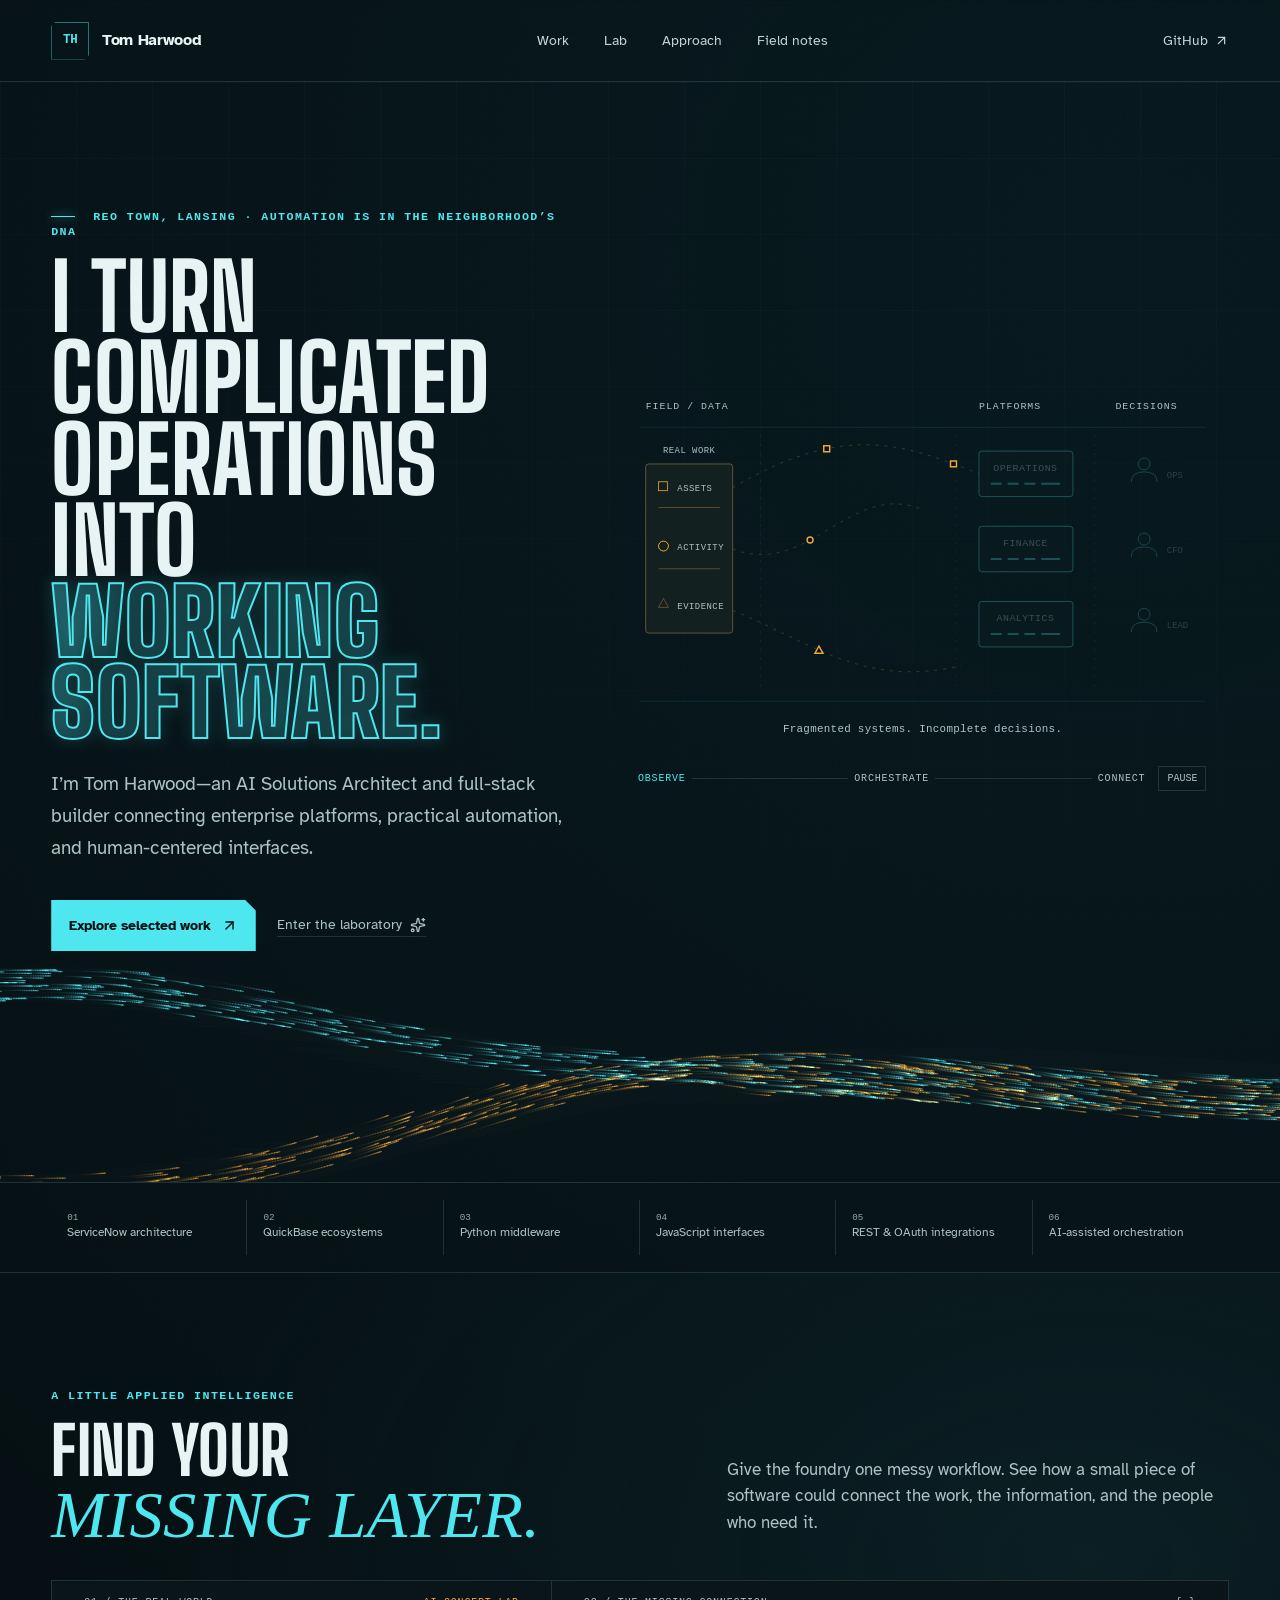
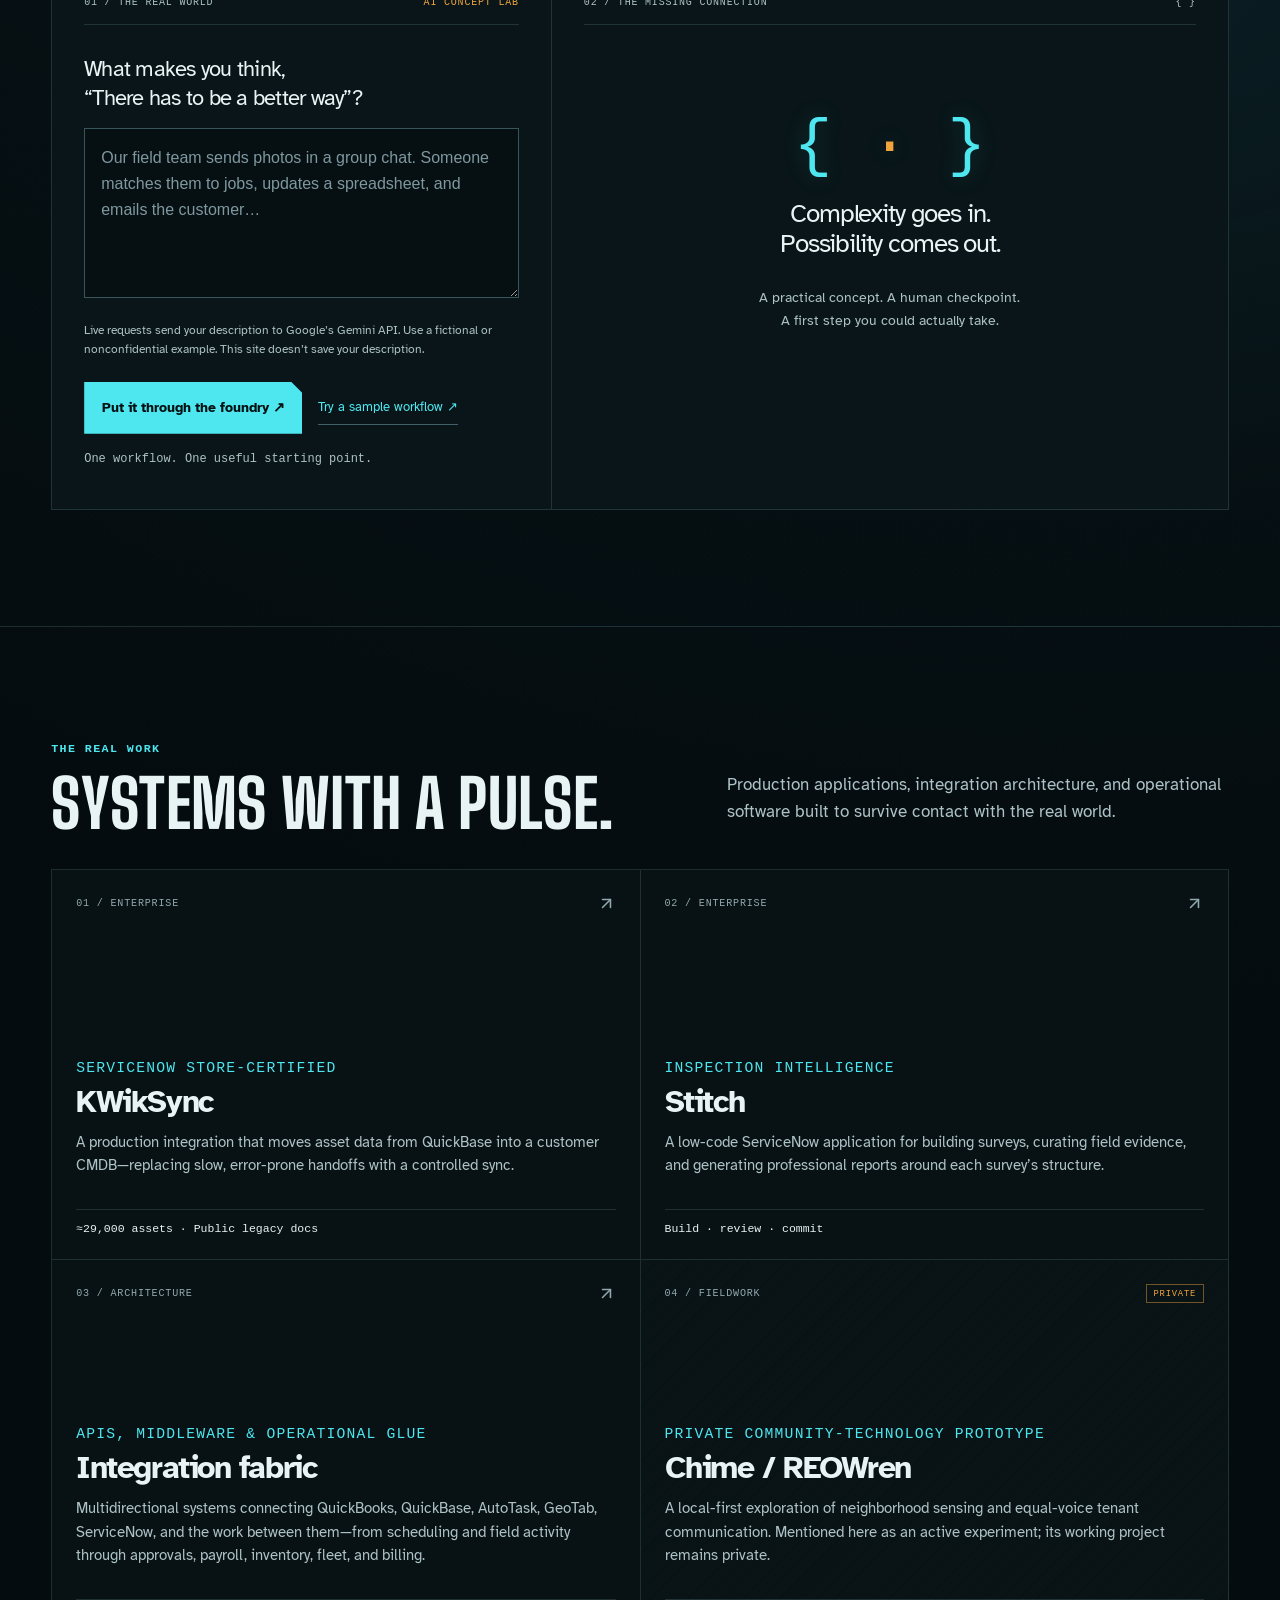
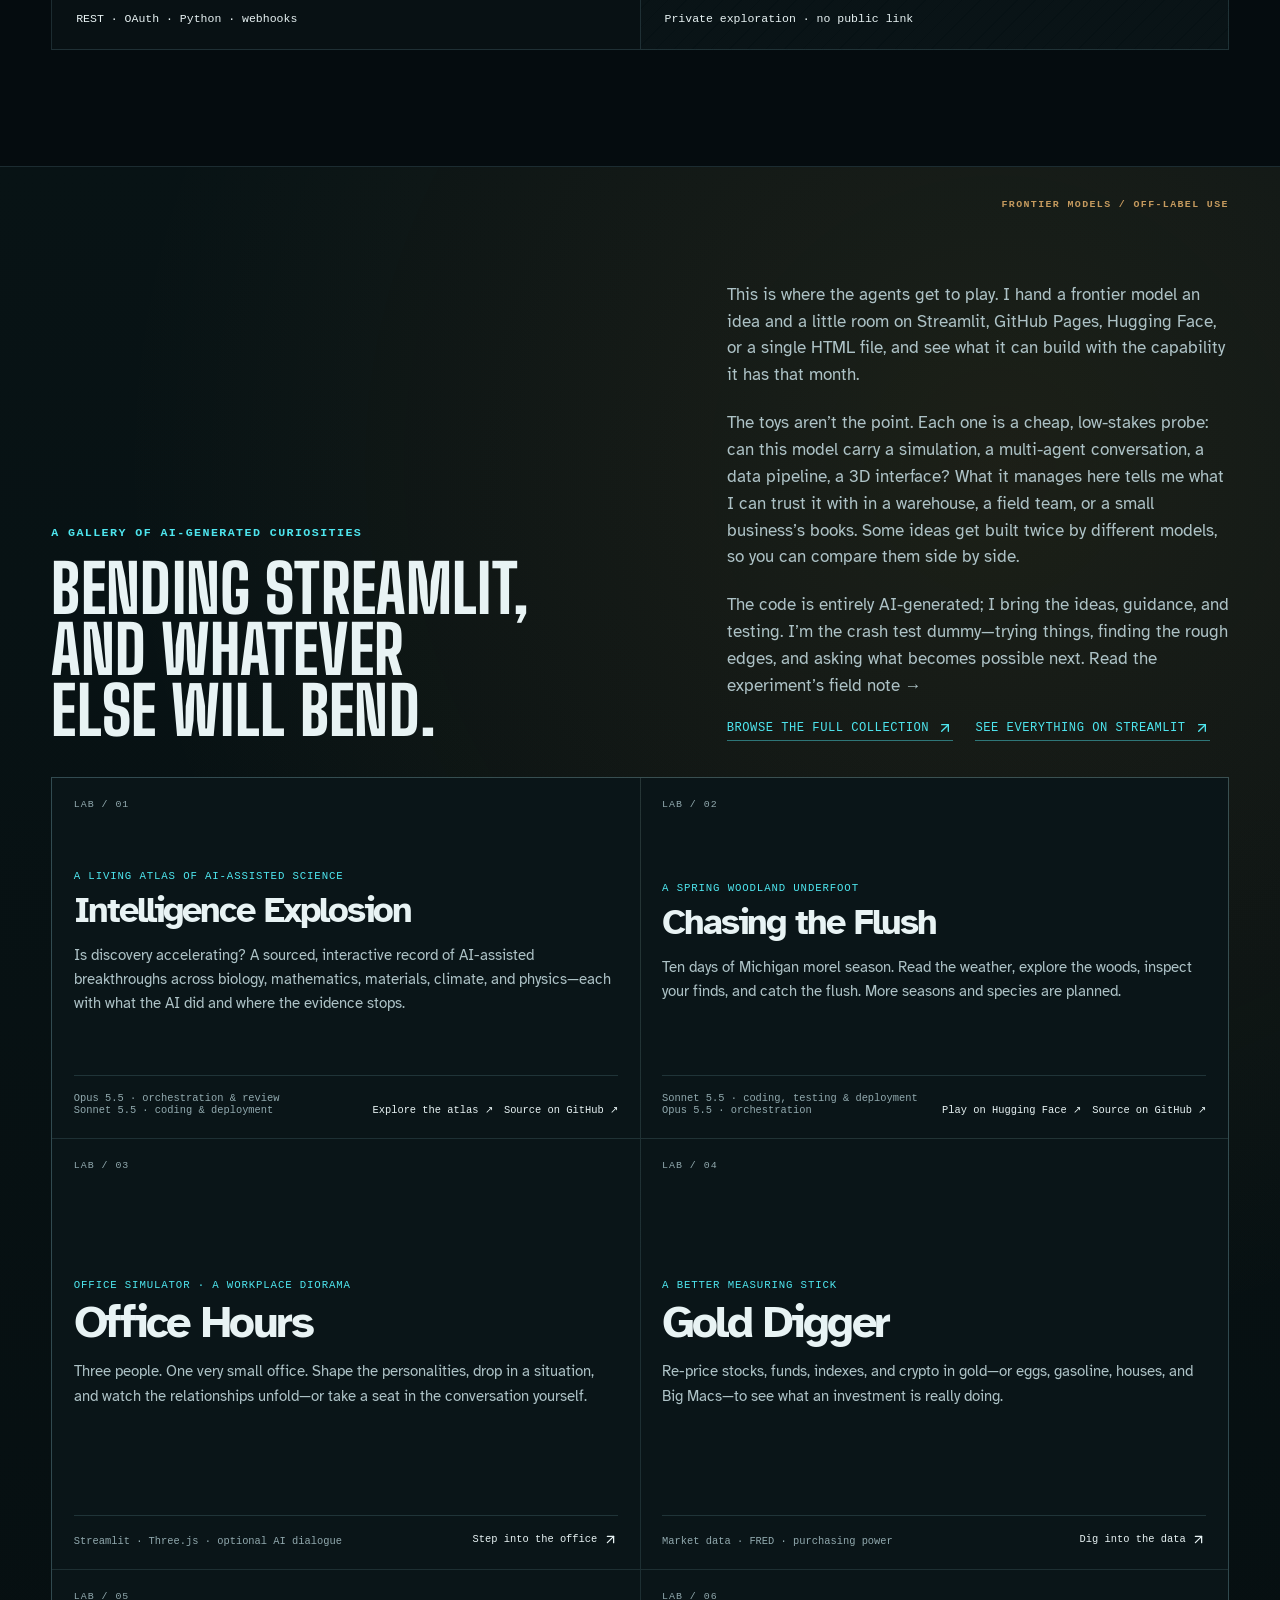
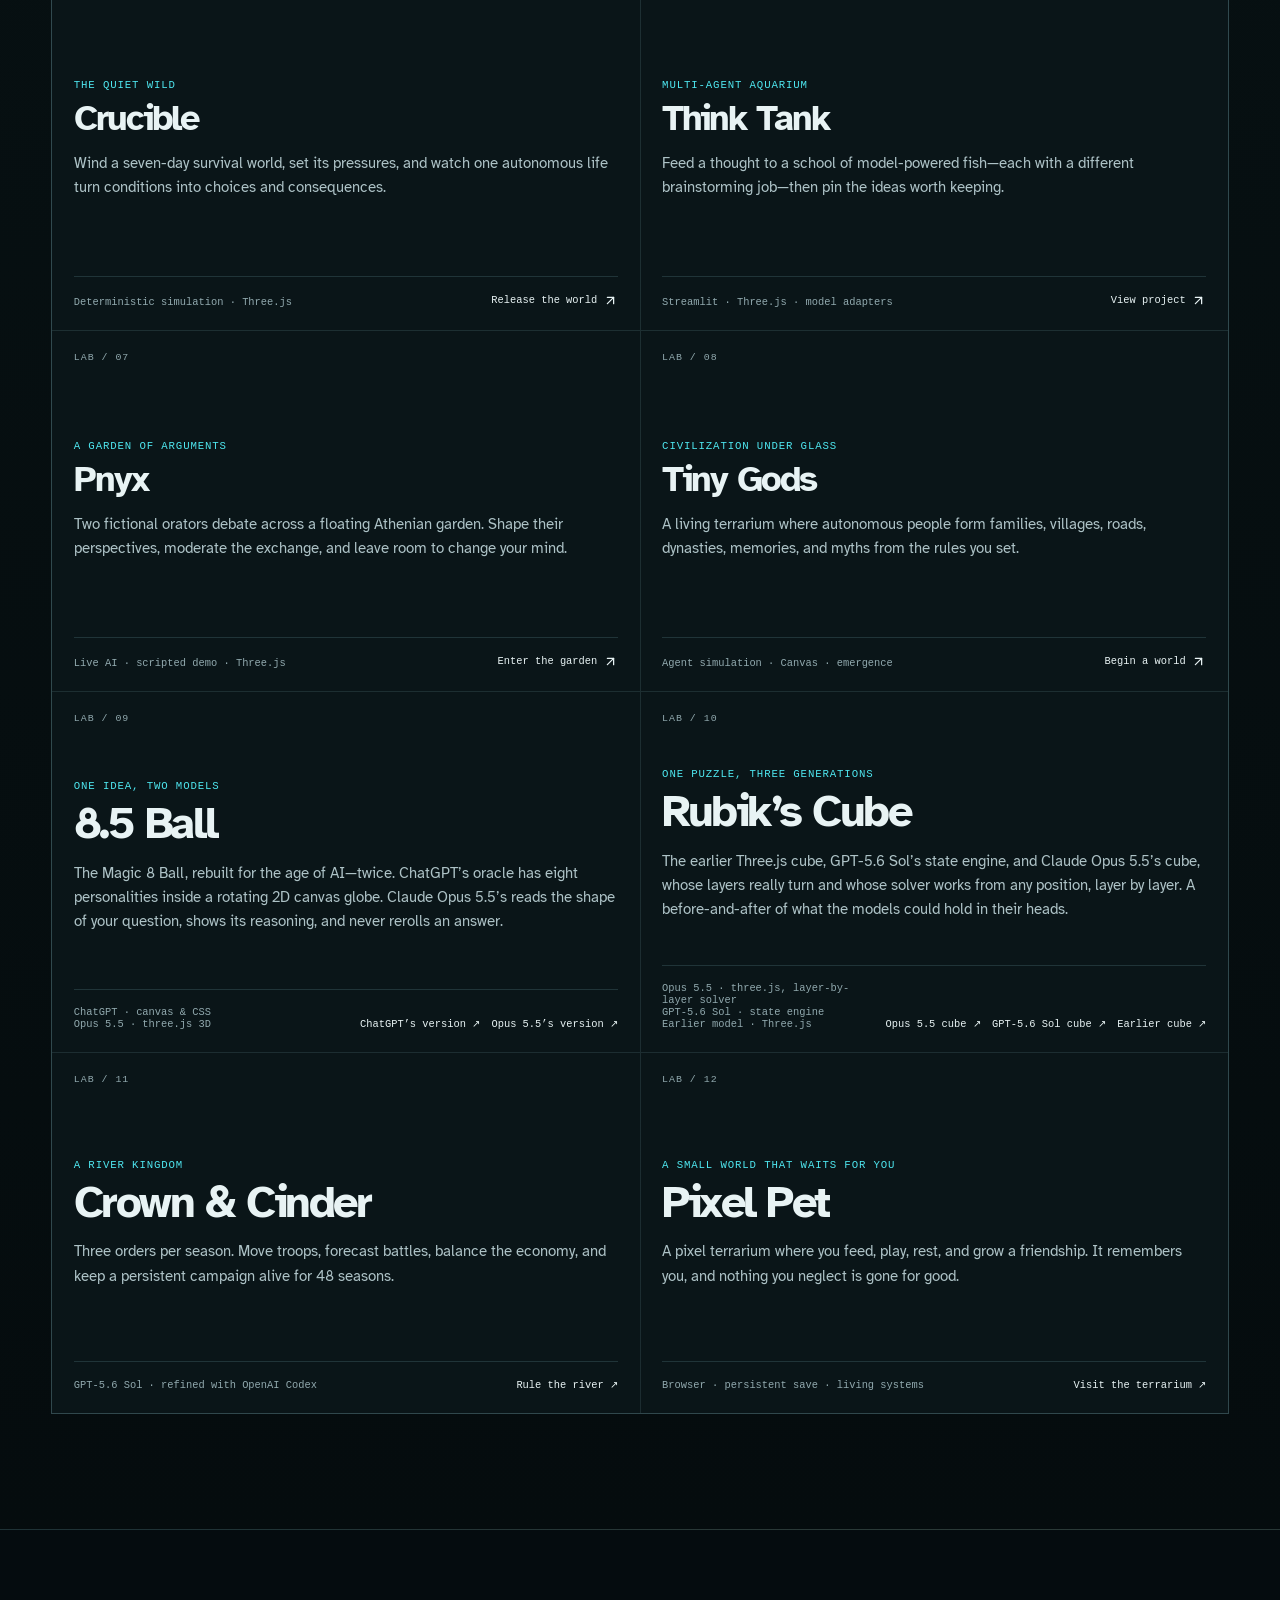
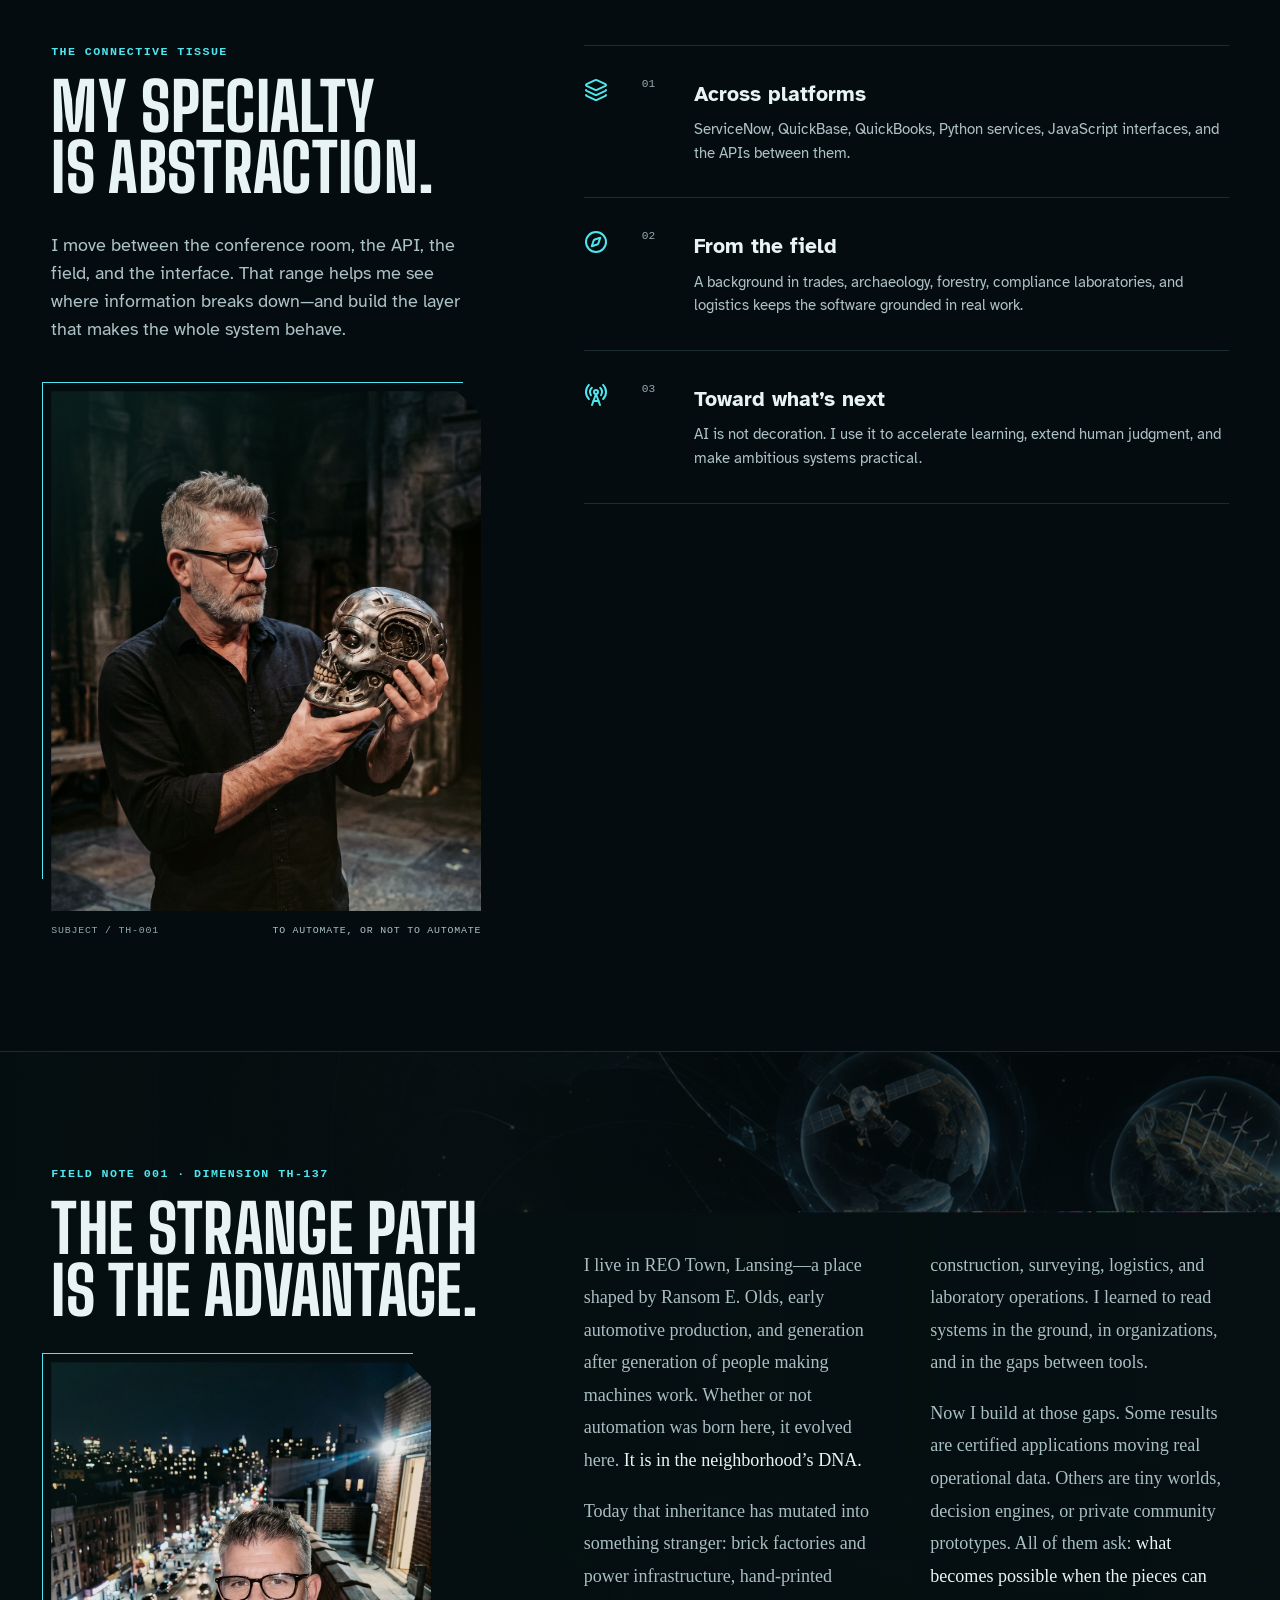
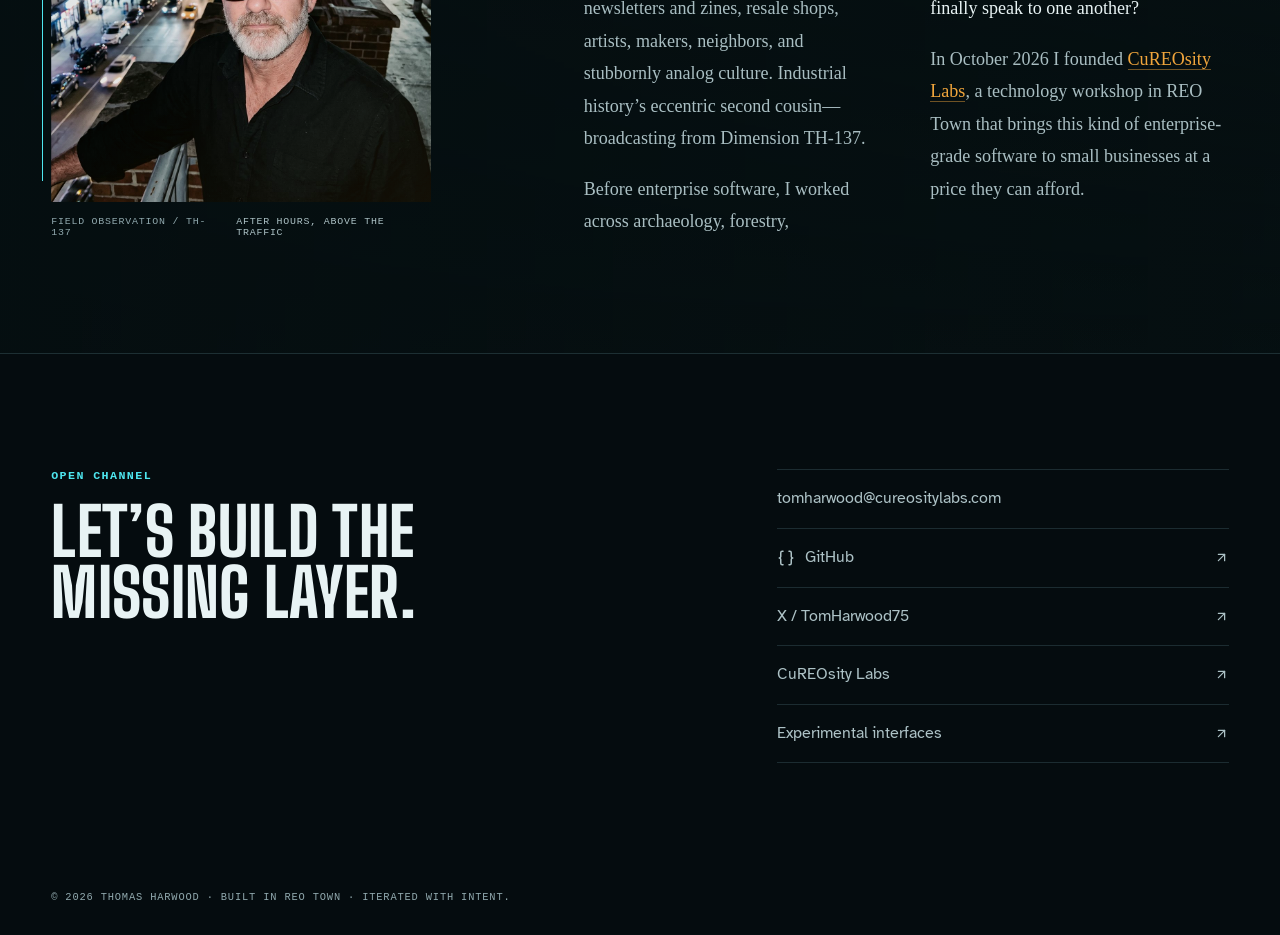
==== commit 1f5f9935: "Lab: add the Opus 5.5 Rubik's Cube to the cube card Co-Authored-By: Claude Opus 5.5 <noreply@anthrop" ====
--- a/index.html
+++ b/index.html
@@ -80,7 +80,7 @@
     </div>
   </div>
 </section>
-<section class="section" id="work"><div class="section-heading"><div><p class="kicker">The real work</p><h2>Systems with a pulse.</h2></div><p>Production applications, integration architecture, and operational software built to survive contact with the real world.</p></div><div class="project-grid work-grid"><a class="project-card " href="https://github.com/ncypher/KWikSync-docs" target="_blank" rel="noreferrer" aria-disabled="false"><div class="project-top"><span>01 / Enterprise</span><svg xmlns="http://www.w3.org/2000/svg" width="19" height="19" viewBox="0 0 24 24" fill="none" stroke="currentColor" stroke-width="2" stroke-linecap="round" stroke-linejoin="round" class="lucide lucide-arrow-up-right" aria-hidden="true"><path d="M7 7h10v10"></path><path d="M7 17 17 7"></path></svg></div><p class="project-eyebrow">ServiceNow Store-certified</p><h3>KWikSync</h3><p>A production integration that moves asset data from QuickBase into a customer CMDB—replacing slow, error-prone handoffs with a controlled sync.</p><div class="project-metric">≈29,000 assets · Public legacy docs</div></a><a class="project-card " href="https://github.com/ncypher/stitch-public" target="_blank" rel="noreferrer" aria-disabled="false"><div class="project-top"><span>02 / Enterprise</span><svg xmlns="http://www.w3.org/2000/svg" width="19" height="19" viewBox="0 0 24 24" fill="none" stroke="currentColor" stroke-width="2" stroke-linecap="round" stroke-linejoin="round" class="lucide lucide-arrow-up-right" aria-hidden="true"><path d="M7 7h10v10"></path><path d="M7 17 17 7"></path></svg></div><p class="project-eyebrow">Inspection intelligence</p><h3>Stitch</h3><p>A low-code ServiceNow application for building surveys, curating field evidence, and generating professional reports around each survey’s structure.</p><div class="project-metric">Build · review · commit</div></a><a class="project-card " href="#approach" rel="noreferrer" aria-disabled="false"><div class="project-top"><span>03 / Architecture</span><svg xmlns="http://www.w3.org/2000/svg" width="19" height="19" viewBox="0 0 24 24" fill="none" stroke="currentColor" stroke-width="2" stroke-linecap="round" stroke-linejoin="round" class="lucide lucide-arrow-up-right" aria-hidden="true"><path d="M7 7h10v10"></path><path d="M7 17 17 7"></path></svg></div><p class="project-eyebrow">APIs, middleware &amp; operational glue</p><h3>Integration fabric</h3><p>Multidirectional systems connecting QuickBooks, QuickBase, AutoTask, GeoTab, ServiceNow, and the work between them—from scheduling and field activity through approvals, payroll, inventory, fleet, and billing.</p><div class="project-metric">REST · OAuth · Python · webhooks</div></a><a class="project-card private-card" rel="noreferrer" aria-disabled="true"><div class="project-top"><span>04 / Fieldwork</span><span class="private-stamp">PRIVATE</span></div><p class="project-eyebrow">Private community-technology prototype</p><h3>Chime / REOWren</h3><p>A local-first exploration of neighborhood sensing and equal-voice tenant communication. Mentioned here as an active experiment; its working project remains private.</p><div class="project-metric">Private exploration · no public link</div></a></div></section><section class="section playground" id="laboratory"><div class="section-heading playground-heading"><div><p class="kicker">A gallery of AI-generated curiosities</p><h2>Bending Streamlit, and whatever else will bend.</h2></div><div><p style="margin-bottom:1.3rem;color:var(--muted);font-size:1.05rem">This is where the agents get to play. I hand a frontier model an idea and a little room on Streamlit, GitHub Pages, Hugging Face, or a single HTML file, and see what it can build with the capability it has that month.</p><p style="margin-bottom:1.3rem;color:var(--muted);font-size:1.05rem">The toys aren’t the point. Each one is a cheap, low-stakes probe: can this model carry a simulation, a multi-agent conversation, a data pipeline, a 3D interface? What it manages here tells me what I can trust it with in a warehouse, a field team, or a small business’s books. Some ideas get built twice by different models, so you can compare them side by side.</p><p style="margin-bottom:1.3rem;color:var(--muted);font-size:1.05rem">The code is entirely AI-generated; I bring the ideas, guidance, and testing. I’m the crash test dummy—trying things, finding the rough edges, and asking what becomes possible next. <a href="https://ncypher.github.io/tomfoolery/journal/2026/09-30-crash-test-dummy.html">Read the experiment’s field note →</a></p><div style="display:flex;flex-wrap:wrap;gap:1.4rem"><a style="display:inline-flex;align-items:center;gap:.5rem;padding-bottom:.25rem;border-bottom:1px solid rgba(78,230,239,.45);color:var(--cyan);font:.76rem ui-monospace,monospace;letter-spacing:.04em;text-transform:uppercase" href="https://ncypher.github.io/tomfoolery/" target="_blank" rel="noreferrer">Browse the full collection <svg xmlns="http://www.w3.org/2000/svg" width="16" height="16" viewBox="0 0 24 24" fill="none" stroke="currentColor" stroke-width="2" stroke-linecap="round" stroke-linejoin="round" class="lucide lucide-arrow-up-right" aria-hidden="true"><path d="M7 7h10v10"></path><path d="M7 17 17 7"></path></svg></a><a style="display:inline-flex;align-items:center;gap:.5rem;padding-bottom:.25rem;border-bottom:1px solid rgba(78,230,239,.45);color:var(--cyan);font:.76rem ui-monospace,monospace;letter-spacing:.04em;text-transform:uppercase" href="https://share.streamlit.io/user/ncypher" target="_blank" rel="noreferrer">See everything on Streamlit <svg xmlns="http://www.w3.org/2000/svg" width="16" height="16" viewBox="0 0 24 24" fill="none" stroke="currentColor" stroke-width="2" stroke-linecap="round" stroke-linejoin="round" class="lucide lucide-arrow-up-right" aria-hidden="true"><path d="M7 7h10v10"></path><path d="M7 17 17 7"></path></svg></a></div></div></div><div class="experiment-grid"><article class="experiment-card feature-1"><div class="experiment-index">LAB / 01</div><div class="experiment-copy"><p class="project-eyebrow">A living atlas of AI-assisted science</p><h3>Intelligence Explosion</h3><p>Is discovery accelerating? A sourced, interactive record of AI-assisted breakthroughs across biology, mathematics, materials, climate, and physics—each with what the AI did and where the evidence stops.</p></div><div class="experiment-foot"><span>Opus 5.5 · orchestration &amp; review<br>Sonnet 5.5 · coding &amp; deployment</span><b><a href="https://ncypher.github.io/intelligence_explosion/" target="_blank" rel="noreferrer">Explore the atlas ↗</a><br><a href="https://github.com/ncypher/intelligence_explosion" target="_blank" rel="noreferrer">Source on GitHub ↗</a></b></div></article><article class="experiment-card feature-2"><div class="experiment-index">LAB / 02</div><div class="experiment-copy"><p class="project-eyebrow">A spring woodland underfoot</p><h3>Chasing the Flush</h3><p>Ten days of Michigan morel season. Read the weather, explore the woods, inspect your finds, and catch the flush. More seasons and species are planned.</p></div><div class="experiment-foot"><span>Sonnet 5.5 · coding, testing &amp; deployment<br>Opus 5.5 · orchestration</span><b><a href="https://huggingface.co/spaces/Strange-Loop/chasing.the.flush" target="_blank" rel="noreferrer">Play on Hugging Face ↗</a><br><a href="https://github.com/ncypher/chasing.the.flush" target="_blank" rel="noreferrer">Source on GitHub ↗</a></b></div></article><a class="experiment-card feature-3" href="https://office-simulator.streamlit.app/" target="_blank" rel="noreferrer"><div class="experiment-index">LAB / 03</div><div class="experiment-copy"><p class="project-eyebrow">Office Simulator · a workplace diorama</p><h3>Office Hours</h3><p>Three people. One very small office. Shape the personalities, drop in a situation, and watch the relationships unfold—or take a seat in the conversation yourself.</p></div><div class="experiment-foot"><span>Streamlit · Three.js · optional AI dialogue</span><b>Step into the office <svg xmlns="http://www.w3.org/2000/svg" width="15" height="15" viewBox="0 0 24 24" fill="none" stroke="currentColor" stroke-width="2" stroke-linecap="round" stroke-linejoin="round" class="lucide lucide-arrow-up-right" aria-hidden="true"><path d="M7 7h10v10"></path><path d="M7 17 17 7"></path></svg></b></div></a><a class="experiment-card feature-4" href="https://gold-digger.streamlit.app/" target="_blank" rel="noreferrer"><div class="experiment-index">LAB / 04</div><div class="experiment-copy"><p class="project-eyebrow">A better measuring stick</p><h3>Gold Digger</h3><p>Re-price stocks, funds, indexes, and crypto in gold—or eggs, gasoline, houses, and Big Macs—to see what an investment is really doing.</p></div><div class="experiment-foot"><span>Market data · FRED · purchasing power</span><b>Dig into the data <svg xmlns="http://www.w3.org/2000/svg" width="15" height="15" viewBox="0 0 24 24" fill="none" stroke="currentColor" stroke-width="2" stroke-linecap="round" stroke-linejoin="round" class="lucide lucide-arrow-up-right" aria-hidden="true"><path d="M7 7h10v10"></path><path d="M7 17 17 7"></path></svg></b></div></a><a class="experiment-card feature-5" href="https://crucible-dynamic.streamlit.app/" target="_blank" rel="noreferrer"><div class="experiment-index">LAB / 05</div><div class="experiment-copy"><p class="project-eyebrow">The quiet wild</p><h3>Crucible</h3><p>Wind a seven-day survival world, set its pressures, and watch one autonomous life turn conditions into choices and consequences.</p></div><div class="experiment-foot"><span>Deterministic simulation · Three.js</span><b>Release the world <svg xmlns="http://www.w3.org/2000/svg" width="15" height="15" viewBox="0 0 24 24" fill="none" stroke="currentColor" stroke-width="2" stroke-linecap="round" stroke-linejoin="round" class="lucide lucide-arrow-up-right" aria-hidden="true"><path d="M7 7h10v10"></path><path d="M7 17 17 7"></path></svg></b></div></a><a class="experiment-card feature-6" href="https://github.com/ncypher/think_tank" target="_blank" rel="noreferrer"><div class="experiment-index">LAB / 06</div><div class="experiment-copy"><p class="project-eyebrow">Multi-agent aquarium</p><h3>Think Tank</h3><p>Feed a thought to a school of model-powered fish—each with a different brainstorming job—then pin the ideas worth keeping.</p></div><div class="experiment-foot"><span>Streamlit · Three.js · model adapters</span><b>View project <svg xmlns="http://www.w3.org/2000/svg" width="15" height="15" viewBox="0 0 24 24" fill="none" stroke="currentColor" stroke-width="2" stroke-linecap="round" stroke-linejoin="round" class="lucide lucide-arrow-up-right" aria-hidden="true"><path d="M7 7h10v10"></path><path d="M7 17 17 7"></path></svg></b></div></a><a class="experiment-card feature-7" href="https://pnyx-floating-garden.streamlit.app/" target="_blank" rel="noreferrer"><div class="experiment-index">LAB / 07</div><div class="experiment-copy"><p class="project-eyebrow">A garden of arguments</p><h3>Pnyx</h3><p>Two fictional orators debate across a floating Athenian garden. Shape their perspectives, moderate the exchange, and leave room to change your mind.</p></div><div class="experiment-foot"><span>Live AI · scripted demo · Three.js</span><b>Enter the garden <svg xmlns="http://www.w3.org/2000/svg" width="15" height="15" viewBox="0 0 24 24" fill="none" stroke="currentColor" stroke-width="2" stroke-linecap="round" stroke-linejoin="round" class="lucide lucide-arrow-up-right" aria-hidden="true"><path d="M7 7h10v10"></path><path d="M7 17 17 7"></path></svg></b></div></a><a class="experiment-card feature-8" href="https://tiny-gods.streamlit.app/" target="_blank" rel="noreferrer"><div class="experiment-index">LAB / 08</div><div class="experiment-copy"><p class="project-eyebrow">Civilization under glass</p><h3>Tiny Gods</h3><p>A living terrarium where autonomous people form families, villages, roads, dynasties, memories, and myths from the rules you set.</p></div><div class="experiment-foot"><span>Agent simulation · Canvas · emergence</span><b>Begin a world <svg xmlns="http://www.w3.org/2000/svg" width="15" height="15" viewBox="0 0 24 24" fill="none" stroke="currentColor" stroke-width="2" stroke-linecap="round" stroke-linejoin="round" class="lucide lucide-arrow-up-right" aria-hidden="true"><path d="M7 7h10v10"></path><path d="M7 17 17 7"></path></svg></b></div></a><article class="experiment-card feature-9"><div class="experiment-index">LAB / 09</div><div class="experiment-copy"><p class="project-eyebrow">One idea, two models</p><h3>8.5 Ball</h3><p>The Magic 8 Ball, rebuilt for the age of AI—twice. ChatGPT’s oracle has eight personalities inside a rotating 2D canvas globe. Claude Opus 5.5’s reads the shape of your question, shows its reasoning, and never rerolls an answer.</p></div><div class="experiment-foot"><span>ChatGPT · canvas &amp; CSS<br>Opus 5.5 · three.js 3D</span><b><a href="https://ncypher.github.io/8.5_Ball/" target="_blank" rel="noreferrer">ChatGPT’s version ↗</a><br><a href="https://ncypher.github.io/8.5_Ball.Opus.5.5/" target="_blank" rel="noreferrer">Opus 5.5’s version ↗</a></b></div></article><article class="experiment-card feature-10"><div class="experiment-index">LAB / 10</div><div class="experiment-copy"><p class="project-eyebrow">Two generations, one puzzle</p><h3>Rubik’s Cube</h3><p>A legal-move cube engine with scrambles and an inspectable solver from GPT-5.6 Sol, next to the earlier Three.js cube it replaced. A before-and-after of what the models could hold in their heads.</p></div><div class="experiment-foot"><span>GPT-5.6 Sol · state engine &amp; solver<br>Earlier model · Three.js</span><b><a href="https://ncypher.github.io/tomfoolery/rubiks-cube-gpt-5-6-sol.html" target="_blank" rel="noreferrer">GPT-5.6 Sol cube ↗</a><br><a href="https://ncypher.github.io/tomfoolery/rubiks-cube-pro.html" target="_blank" rel="noreferrer">Earlier cube ↗</a></b></div></article><article class="experiment-card feature-11"><div class="experiment-index">LAB / 11</div><div class="experiment-copy"><p class="project-eyebrow">A river kingdom</p><h3>Crown &amp; Cinder</h3><p>Three orders per season. Move troops, forecast battles, balance the economy, and keep a persistent campaign alive for 48 seasons.</p></div><div class="experiment-foot"><span>GPT-5.6 Sol · refined with OpenAI Codex</span><b><a href="https://ncypher.github.io/tomfoolery/crown-and-cinder.html" target="_blank" rel="noreferrer">Rule the river ↗</a></b></div></article><article class="experiment-card feature-12"><div class="experiment-index">LAB / 12</div><div class="experiment-copy"><p class="project-eyebrow">A small world that waits for you</p><h3>Pixel Pet</h3><p>A pixel terrarium where you feed, play, rest, and grow a friendship. It remembers you, and nothing you neglect is gone for good.</p></div><div class="experiment-foot"><span>Browser · persistent save · living systems</span><b><a href="https://ncypher.github.io/tomfoolery/pixel-pet.html" target="_blank" rel="noreferrer">Visit the terrarium ↗</a></b></div></article></div></section><section class="section approach" id="approach"><div class="approach-statement"><p class="kicker">The connective tissue</p><h2>My specialty is abstraction.</h2><p>I move between the conference room, the API, the field, and the interface. That range helps me see where information breaks down—and build the layer that makes the whole system behave.</p><figure class="field-portrait"><div><img src="tom-t800.jpg" width="1100" height="1473" loading="lazy" decoding="async" alt="Tom Harwood on a stone-walled stage, studying a chrome robot skull held up in both hands like Hamlet with Yorick"/></div><figcaption><span>Subject / TH-001</span><b>To automate, or not to automate</b></figcaption></figure></div><div class="approach-cards"><article><svg xmlns="http://www.w3.org/2000/svg" width="24" height="24" viewBox="0 0 24 24" fill="none" stroke="currentColor" stroke-width="2" stroke-linecap="round" stroke-linejoin="round" class="lucide lucide-layers" aria-hidden="true"><path d="M12.83 2.18a2 2 0 0 0-1.66 0L2.6 6.08a1 1 0 0 0 0 1.83l8.58 3.91a2 2 0 0 0 1.66 0l8.58-3.9a1 1 0 0 0 0-1.83z"></path><path d="M2 12a1 1 0 0 0 .58.91l8.6 3.91a2 2 0 0 0 1.65 0l8.58-3.9A1 1 0 0 0 22 12"></path><path d="M2 17a1 1 0 0 0 .58.91l8.6 3.91a2 2 0 0 0 1.65 0l8.58-3.9A1 1 0 0 0 22 17"></path></svg><span>01</span><h3>Across platforms</h3><p>ServiceNow, QuickBase, QuickBooks, Python services, JavaScript interfaces, and the APIs between them.</p></article><article><svg xmlns="http://www.w3.org/2000/svg" width="24" height="24" viewBox="0 0 24 24" fill="none" stroke="currentColor" stroke-width="2" stroke-linecap="round" stroke-linejoin="round" class="lucide lucide-compass" aria-hidden="true"><circle cx="12" cy="12" r="10"></circle><path d="m16.24 7.76-1.804 5.411a2 2 0 0 1-1.265 1.265L7.76 16.24l1.804-5.411a2 2 0 0 1 1.265-1.265z"></path></svg><span>02</span><h3>From the field</h3><p>A background in trades, archaeology, forestry, compliance laboratories, and logistics keeps the software grounded in real work.</p></article><article><svg xmlns="http://www.w3.org/2000/svg" width="24" height="24" viewBox="0 0 24 24" fill="none" stroke="currentColor" stroke-width="2" stroke-linecap="round" stroke-linejoin="round" class="lucide lucide-radio-tower" aria-hidden="true"><path d="M4.9 16.1C1 12.2 1 5.8 4.9 1.9"></path><path d="M7.8 4.7a6.14 6.14 0 0 0-.8 7.5"></path><circle cx="12" cy="9" r="2"></circle><path d="M16.2 4.8c2 2 2.26 5.11.8 7.47"></path><path d="M19.1 1.9a9.96 9.96 0 0 1 0 14.1"></path><path d="M9.5 18h5"></path><path d="m8 22 4-11 4 11"></path></svg><span>03</span><h3>Toward what’s next</h3><p>AI is not decoration. I use it to accelerate learning, extend human judgment, and make ambitious systems practical.</p></article></div></section><section class="section field-notes" id="field-notes"><div><p class="kicker">Field note 001 · Dimension TH-137</p><h2>The strange path is the advantage.</h2><figure class="field-portrait rooftop"><div><img src="tom-rooftop.jpg" width="1100" height="1473" loading="lazy" decoding="async" alt="Tom Harwood at night on a brick rooftop, city lights and a long street of traffic behind him"/></div><figcaption><span>Field observation / TH-137</span><b>After hours, above the traffic</b></figcaption></figure></div><div class="note-body"><p>I live in REO Town, Lansing—a place shaped by Ransom E. Olds, early automotive production, and generation after generation of people making machines work. Whether or not automation was born here, it evolved here. <strong>It is in the neighborhood’s DNA.</strong></p><p>Today that inheritance has mutated into something stranger: brick factories and power infrastructure, hand-printed newsletters and zines, resale shops, artists, makers, neighbors, and stubbornly analog culture. Industrial history’s eccentric second cousin—broadcasting from Dimension TH-137.</p><p>Before enterprise software, I worked across archaeology, forestry, construction, surveying, logistics, and laboratory operations. I learned to read systems in the ground, in organizations, and in the gaps between tools.</p><p>Now I build at those gaps. Some results are certified applications moving real operational data. Others are tiny worlds, decision engines, or private community prototypes. All of them ask: <strong>what becomes possible when the pieces can finally speak to one another?</strong></p><p>In October 2026 I founded <a href="https://cureositylabs.com" target="_blank" rel="noreferrer" style="color:var(--amber);border-bottom:1px solid rgba(240,165,60,.45)">CuREOsity Labs</a>, a technology workshop in REO Town that brings this kind of enterprise-grade software to small businesses at a price they can afford.</p></div></section><footer id="contact"><div><p class="kicker">Open channel</p><h2>Let’s build the missing layer.</h2></div><div class="footer-links"><a href="mailto:tomharwood@cureositylabs.com">tomharwood@cureositylabs.com</a><a href="https://github.com/ncypher" target="_blank" rel="noreferrer"><svg xmlns="http://www.w3.org/2000/svg" width="18" height="18" viewBox="0 0 24 24" fill="none" stroke="currentColor" stroke-width="2" stroke-linecap="round" stroke-linejoin="round" class="lucide lucide-braces" aria-hidden="true"><path d="M8 3H7a2 2 0 0 0-2 2v5a2 2 0 0 1-2 2 2 2 0 0 1 2 2v5c0 1.1.9 2 2 2h1"></path><path d="M16 21h1a2 2 0 0 0 2-2v-5c0-1.1.9-2 2-2a2 2 0 0 1-2-2V5a2 2 0 0 0-2-2h-1"></path></svg> GitHub <svg xmlns="http://www.w3.org/2000/svg" width="15" height="15" viewBox="0 0 24 24" fill="none" stroke="currentColor" stroke-width="2" stroke-linecap="round" stroke-linejoin="round" class="lucide lucide-arrow-up-right" aria-hidden="true"><path d="M7 7h10v10"></path><path d="M7 17 17 7"></path></svg></a><a href="https://x.com/TomHarwood75" target="_blank" rel="noreferrer">X / TomHarwood75 <svg xmlns="http://www.w3.org/2000/svg" width="15" height="15" viewBox="0 0 24 24" fill="none" stroke="currentColor" stroke-width="2" stroke-linecap="round" stroke-linejoin="round" class="lucide lucide-arrow-up-right" aria-hidden="true"><path d="M7 7h10v10"></path><path d="M7 17 17 7"></path></svg></a><a href="https://cureositylabs.com" target="_blank" rel="noreferrer">CuREOsity Labs <svg xmlns="http://www.w3.org/2000/svg" width="15" height="15" viewBox="0 0 24 24" fill="none" stroke="currentColor" stroke-width="2" stroke-linecap="round" stroke-linejoin="round" class="lucide lucide-arrow-up-right" aria-hidden="true"><path d="M7 7h10v10"></path><path d="M7 17 17 7"></path></svg></a><a href="https://ncypher.github.io/tomfoolery/" target="_blank" rel="noreferrer">Experimental interfaces <svg xmlns="http://www.w3.org/2000/svg" width="15" height="15" viewBox="0 0 24 24" fill="none" stroke="currentColor" stroke-width="2" stroke-linecap="round" stroke-linejoin="round" class="lucide lucide-arrow-up-right" aria-hidden="true"><path d="M7 7h10v10"></path><path d="M7 17 17 7"></path></svg></a></div><p class="copyright">© 2026 Thomas Harwood · Built in REO Town · Iterated with intent.</p></footer></main><script>
+<section class="section" id="work"><div class="section-heading"><div><p class="kicker">The real work</p><h2>Systems with a pulse.</h2></div><p>Production applications, integration architecture, and operational software built to survive contact with the real world.</p></div><div class="project-grid work-grid"><a class="project-card " href="https://github.com/ncypher/KWikSync-docs" target="_blank" rel="noreferrer" aria-disabled="false"><div class="project-top"><span>01 / Enterprise</span><svg xmlns="http://www.w3.org/2000/svg" width="19" height="19" viewBox="0 0 24 24" fill="none" stroke="currentColor" stroke-width="2" stroke-linecap="round" stroke-linejoin="round" class="lucide lucide-arrow-up-right" aria-hidden="true"><path d="M7 7h10v10"></path><path d="M7 17 17 7"></path></svg></div><p class="project-eyebrow">ServiceNow Store-certified</p><h3>KWikSync</h3><p>A production integration that moves asset data from QuickBase into a customer CMDB—replacing slow, error-prone handoffs with a controlled sync.</p><div class="project-metric">≈29,000 assets · Public legacy docs</div></a><a class="project-card " href="https://github.com/ncypher/stitch-public" target="_blank" rel="noreferrer" aria-disabled="false"><div class="project-top"><span>02 / Enterprise</span><svg xmlns="http://www.w3.org/2000/svg" width="19" height="19" viewBox="0 0 24 24" fill="none" stroke="currentColor" stroke-width="2" stroke-linecap="round" stroke-linejoin="round" class="lucide lucide-arrow-up-right" aria-hidden="true"><path d="M7 7h10v10"></path><path d="M7 17 17 7"></path></svg></div><p class="project-eyebrow">Inspection intelligence</p><h3>Stitch</h3><p>A low-code ServiceNow application for building surveys, curating field evidence, and generating professional reports around each survey’s structure.</p><div class="project-metric">Build · review · commit</div></a><a class="project-card " href="#approach" rel="noreferrer" aria-disabled="false"><div class="project-top"><span>03 / Architecture</span><svg xmlns="http://www.w3.org/2000/svg" width="19" height="19" viewBox="0 0 24 24" fill="none" stroke="currentColor" stroke-width="2" stroke-linecap="round" stroke-linejoin="round" class="lucide lucide-arrow-up-right" aria-hidden="true"><path d="M7 7h10v10"></path><path d="M7 17 17 7"></path></svg></div><p class="project-eyebrow">APIs, middleware &amp; operational glue</p><h3>Integration fabric</h3><p>Multidirectional systems connecting QuickBooks, QuickBase, AutoTask, GeoTab, ServiceNow, and the work between them—from scheduling and field activity through approvals, payroll, inventory, fleet, and billing.</p><div class="project-metric">REST · OAuth · Python · webhooks</div></a><a class="project-card private-card" rel="noreferrer" aria-disabled="true"><div class="project-top"><span>04 / Fieldwork</span><span class="private-stamp">PRIVATE</span></div><p class="project-eyebrow">Private community-technology prototype</p><h3>Chime / REOWren</h3><p>A local-first exploration of neighborhood sensing and equal-voice tenant communication. Mentioned here as an active experiment; its working project remains private.</p><div class="project-metric">Private exploration · no public link</div></a></div></section><section class="section playground" id="laboratory"><div class="section-heading playground-heading"><div><p class="kicker">A gallery of AI-generated curiosities</p><h2>Bending Streamlit, and whatever else will bend.</h2></div><div><p style="margin-bottom:1.3rem;color:var(--muted);font-size:1.05rem">This is where the agents get to play. I hand a frontier model an idea and a little room on Streamlit, GitHub Pages, Hugging Face, or a single HTML file, and see what it can build with the capability it has that month.</p><p style="margin-bottom:1.3rem;color:var(--muted);font-size:1.05rem">The toys aren’t the point. Each one is a cheap, low-stakes probe: can this model carry a simulation, a multi-agent conversation, a data pipeline, a 3D interface? What it manages here tells me what I can trust it with in a warehouse, a field team, or a small business’s books. Some ideas get built twice by different models, so you can compare them side by side.</p><p style="margin-bottom:1.3rem;color:var(--muted);font-size:1.05rem">The code is entirely AI-generated; I bring the ideas, guidance, and testing. I’m the crash test dummy—trying things, finding the rough edges, and asking what becomes possible next. <a href="https://ncypher.github.io/tomfoolery/journal/2026/09-30-crash-test-dummy.html">Read the experiment’s field note →</a></p><div style="display:flex;flex-wrap:wrap;gap:1.4rem"><a style="display:inline-flex;align-items:center;gap:.5rem;padding-bottom:.25rem;border-bottom:1px solid rgba(78,230,239,.45);color:var(--cyan);font:.76rem ui-monospace,monospace;letter-spacing:.04em;text-transform:uppercase" href="https://ncypher.github.io/tomfoolery/" target="_blank" rel="noreferrer">Browse the full collection <svg xmlns="http://www.w3.org/2000/svg" width="16" height="16" viewBox="0 0 24 24" fill="none" stroke="currentColor" stroke-width="2" stroke-linecap="round" stroke-linejoin="round" class="lucide lucide-arrow-up-right" aria-hidden="true"><path d="M7 7h10v10"></path><path d="M7 17 17 7"></path></svg></a><a style="display:inline-flex;align-items:center;gap:.5rem;padding-bottom:.25rem;border-bottom:1px solid rgba(78,230,239,.45);color:var(--cyan);font:.76rem ui-monospace,monospace;letter-spacing:.04em;text-transform:uppercase" href="https://share.streamlit.io/user/ncypher" target="_blank" rel="noreferrer">See everything on Streamlit <svg xmlns="http://www.w3.org/2000/svg" width="16" height="16" viewBox="0 0 24 24" fill="none" stroke="currentColor" stroke-width="2" stroke-linecap="round" stroke-linejoin="round" class="lucide lucide-arrow-up-right" aria-hidden="true"><path d="M7 7h10v10"></path><path d="M7 17 17 7"></path></svg></a></div></div></div><div class="experiment-grid"><article class="experiment-card feature-1"><div class="experiment-index">LAB / 01</div><div class="experiment-copy"><p class="project-eyebrow">A living atlas of AI-assisted science</p><h3>Intelligence Explosion</h3><p>Is discovery accelerating? A sourced, interactive record of AI-assisted breakthroughs across biology, mathematics, materials, climate, and physics—each with what the AI did and where the evidence stops.</p></div><div class="experiment-foot"><span>Opus 5.5 · orchestration &amp; review<br>Sonnet 5.5 · coding &amp; deployment</span><b><a href="https://ncypher.github.io/intelligence_explosion/" target="_blank" rel="noreferrer">Explore the atlas ↗</a><br><a href="https://github.com/ncypher/intelligence_explosion" target="_blank" rel="noreferrer">Source on GitHub ↗</a></b></div></article><article class="experiment-card feature-2"><div class="experiment-index">LAB / 02</div><div class="experiment-copy"><p class="project-eyebrow">A spring woodland underfoot</p><h3>Chasing the Flush</h3><p>Ten days of Michigan morel season. Read the weather, explore the woods, inspect your finds, and catch the flush. More seasons and species are planned.</p></div><div class="experiment-foot"><span>Sonnet 5.5 · coding, testing &amp; deployment<br>Opus 5.5 · orchestration</span><b><a href="https://huggingface.co/spaces/Strange-Loop/chasing.the.flush" target="_blank" rel="noreferrer">Play on Hugging Face ↗</a><br><a href="https://github.com/ncypher/chasing.the.flush" target="_blank" rel="noreferrer">Source on GitHub ↗</a></b></div></article><a class="experiment-card feature-3" href="https://office-simulator.streamlit.app/" target="_blank" rel="noreferrer"><div class="experiment-index">LAB / 03</div><div class="experiment-copy"><p class="project-eyebrow">Office Simulator · a workplace diorama</p><h3>Office Hours</h3><p>Three people. One very small office. Shape the personalities, drop in a situation, and watch the relationships unfold—or take a seat in the conversation yourself.</p></div><div class="experiment-foot"><span>Streamlit · Three.js · optional AI dialogue</span><b>Step into the office <svg xmlns="http://www.w3.org/2000/svg" width="15" height="15" viewBox="0 0 24 24" fill="none" stroke="currentColor" stroke-width="2" stroke-linecap="round" stroke-linejoin="round" class="lucide lucide-arrow-up-right" aria-hidden="true"><path d="M7 7h10v10"></path><path d="M7 17 17 7"></path></svg></b></div></a><a class="experiment-card feature-4" href="https://gold-digger.streamlit.app/" target="_blank" rel="noreferrer"><div class="experiment-index">LAB / 04</div><div class="experiment-copy"><p class="project-eyebrow">A better measuring stick</p><h3>Gold Digger</h3><p>Re-price stocks, funds, indexes, and crypto in gold—or eggs, gasoline, houses, and Big Macs—to see what an investment is really doing.</p></div><div class="experiment-foot"><span>Market data · FRED · purchasing power</span><b>Dig into the data <svg xmlns="http://www.w3.org/2000/svg" width="15" height="15" viewBox="0 0 24 24" fill="none" stroke="currentColor" stroke-width="2" stroke-linecap="round" stroke-linejoin="round" class="lucide lucide-arrow-up-right" aria-hidden="true"><path d="M7 7h10v10"></path><path d="M7 17 17 7"></path></svg></b></div></a><a class="experiment-card feature-5" href="https://crucible-dynamic.streamlit.app/" target="_blank" rel="noreferrer"><div class="experiment-index">LAB / 05</div><div class="experiment-copy"><p class="project-eyebrow">The quiet wild</p><h3>Crucible</h3><p>Wind a seven-day survival world, set its pressures, and watch one autonomous life turn conditions into choices and consequences.</p></div><div class="experiment-foot"><span>Deterministic simulation · Three.js</span><b>Release the world <svg xmlns="http://www.w3.org/2000/svg" width="15" height="15" viewBox="0 0 24 24" fill="none" stroke="currentColor" stroke-width="2" stroke-linecap="round" stroke-linejoin="round" class="lucide lucide-arrow-up-right" aria-hidden="true"><path d="M7 7h10v10"></path><path d="M7 17 17 7"></path></svg></b></div></a><a class="experiment-card feature-6" href="https://github.com/ncypher/think_tank" target="_blank" rel="noreferrer"><div class="experiment-index">LAB / 06</div><div class="experiment-copy"><p class="project-eyebrow">Multi-agent aquarium</p><h3>Think Tank</h3><p>Feed a thought to a school of model-powered fish—each with a different brainstorming job—then pin the ideas worth keeping.</p></div><div class="experiment-foot"><span>Streamlit · Three.js · model adapters</span><b>View project <svg xmlns="http://www.w3.org/2000/svg" width="15" height="15" viewBox="0 0 24 24" fill="none" stroke="currentColor" stroke-width="2" stroke-linecap="round" stroke-linejoin="round" class="lucide lucide-arrow-up-right" aria-hidden="true"><path d="M7 7h10v10"></path><path d="M7 17 17 7"></path></svg></b></div></a><a class="experiment-card feature-7" href="https://pnyx-floating-garden.streamlit.app/" target="_blank" rel="noreferrer"><div class="experiment-index">LAB / 07</div><div class="experiment-copy"><p class="project-eyebrow">A garden of arguments</p><h3>Pnyx</h3><p>Two fictional orators debate across a floating Athenian garden. Shape their perspectives, moderate the exchange, and leave room to change your mind.</p></div><div class="experiment-foot"><span>Live AI · scripted demo · Three.js</span><b>Enter the garden <svg xmlns="http://www.w3.org/2000/svg" width="15" height="15" viewBox="0 0 24 24" fill="none" stroke="currentColor" stroke-width="2" stroke-linecap="round" stroke-linejoin="round" class="lucide lucide-arrow-up-right" aria-hidden="true"><path d="M7 7h10v10"></path><path d="M7 17 17 7"></path></svg></b></div></a><a class="experiment-card feature-8" href="https://tiny-gods.streamlit.app/" target="_blank" rel="noreferrer"><div class="experiment-index">LAB / 08</div><div class="experiment-copy"><p class="project-eyebrow">Civilization under glass</p><h3>Tiny Gods</h3><p>A living terrarium where autonomous people form families, villages, roads, dynasties, memories, and myths from the rules you set.</p></div><div class="experiment-foot"><span>Agent simulation · Canvas · emergence</span><b>Begin a world <svg xmlns="http://www.w3.org/2000/svg" width="15" height="15" viewBox="0 0 24 24" fill="none" stroke="currentColor" stroke-width="2" stroke-linecap="round" stroke-linejoin="round" class="lucide lucide-arrow-up-right" aria-hidden="true"><path d="M7 7h10v10"></path><path d="M7 17 17 7"></path></svg></b></div></a><article class="experiment-card feature-9"><div class="experiment-index">LAB / 09</div><div class="experiment-copy"><p class="project-eyebrow">One idea, two models</p><h3>8.5 Ball</h3><p>The Magic 8 Ball, rebuilt for the age of AI—twice. ChatGPT’s oracle has eight personalities inside a rotating 2D canvas globe. Claude Opus 5.5’s reads the shape of your question, shows its reasoning, and never rerolls an answer.</p></div><div class="experiment-foot"><span>ChatGPT · canvas &amp; CSS<br>Opus 5.5 · three.js 3D</span><b><a href="https://ncypher.github.io/8.5_Ball/" target="_blank" rel="noreferrer">ChatGPT’s version ↗</a><br><a href="https://ncypher.github.io/8.5_Ball.Opus.5.5/" target="_blank" rel="noreferrer">Opus 5.5’s version ↗</a></b></div></article><article class="experiment-card feature-10"><div class="experiment-index">LAB / 10</div><div class="experiment-copy"><p class="project-eyebrow">One puzzle, three generations</p><h3>Rubik’s Cube</h3><p>The earlier Three.js cube, GPT-5.6 Sol’s state engine, and Claude Opus 5.5’s cube, whose layers really turn and whose solver works from any position, layer by layer. A before-and-after of what the models could hold in their heads.</p></div><div class="experiment-foot"><span>Opus 5.5 · three.js, layer-by-layer solver<br>GPT-5.6 Sol · state engine<br>Earlier model · Three.js</span><b><a href="https://ncypher.github.io/tomfoolery/rubiks-cube-opus-5-5.html" target="_blank" rel="noreferrer">Opus 5.5 cube ↗</a><br><a href="https://ncypher.github.io/tomfoolery/rubiks-cube-gpt-5-6-sol.html" target="_blank" rel="noreferrer">GPT-5.6 Sol cube ↗</a><br><a href="https://ncypher.github.io/tomfoolery/rubiks-cube-pro.html" target="_blank" rel="noreferrer">Earlier cube ↗</a></b></div></article><article class="experiment-card feature-11"><div class="experiment-index">LAB / 11</div><div class="experiment-copy"><p class="project-eyebrow">A river kingdom</p><h3>Crown &amp; Cinder</h3><p>Three orders per season. Move troops, forecast battles, balance the economy, and keep a persistent campaign alive for 48 seasons.</p></div><div class="experiment-foot"><span>GPT-5.6 Sol · refined with OpenAI Codex</span><b><a href="https://ncypher.github.io/tomfoolery/crown-and-cinder.html" target="_blank" rel="noreferrer">Rule the river ↗</a></b></div></article><article class="experiment-card feature-12"><div class="experiment-index">LAB / 12</div><div class="experiment-copy"><p class="project-eyebrow">A small world that waits for you</p><h3>Pixel Pet</h3><p>A pixel terrarium where you feed, play, rest, and grow a friendship. It remembers you, and nothing you neglect is gone for good.</p></div><div class="experiment-foot"><span>Browser · persistent save · living systems</span><b><a href="https://ncypher.github.io/tomfoolery/pixel-pet.html" target="_blank" rel="noreferrer">Visit the terrarium ↗</a></b></div></article></div></section><section class="section approach" id="approach"><div class="approach-statement"><p class="kicker">The connective tissue</p><h2>My specialty is abstraction.</h2><p>I move between the conference room, the API, the field, and the interface. That range helps me see where information breaks down—and build the layer that makes the whole system behave.</p><figure class="field-portrait"><div><img src="tom-t800.jpg" width="1100" height="1473" loading="lazy" decoding="async" alt="Tom Harwood on a stone-walled stage, studying a chrome robot skull held up in both hands like Hamlet with Yorick"/></div><figcaption><span>Subject / TH-001</span><b>To automate, or not to automate</b></figcaption></figure></div><div class="approach-cards"><article><svg xmlns="http://www.w3.org/2000/svg" width="24" height="24" viewBox="0 0 24 24" fill="none" stroke="currentColor" stroke-width="2" stroke-linecap="round" stroke-linejoin="round" class="lucide lucide-layers" aria-hidden="true"><path d="M12.83 2.18a2 2 0 0 0-1.66 0L2.6 6.08a1 1 0 0 0 0 1.83l8.58 3.91a2 2 0 0 0 1.66 0l8.58-3.9a1 1 0 0 0 0-1.83z"></path><path d="M2 12a1 1 0 0 0 .58.91l8.6 3.91a2 2 0 0 0 1.65 0l8.58-3.9A1 1 0 0 0 22 12"></path><path d="M2 17a1 1 0 0 0 .58.91l8.6 3.91a2 2 0 0 0 1.65 0l8.58-3.9A1 1 0 0 0 22 17"></path></svg><span>01</span><h3>Across platforms</h3><p>ServiceNow, QuickBase, QuickBooks, Python services, JavaScript interfaces, and the APIs between them.</p></article><article><svg xmlns="http://www.w3.org/2000/svg" width="24" height="24" viewBox="0 0 24 24" fill="none" stroke="currentColor" stroke-width="2" stroke-linecap="round" stroke-linejoin="round" class="lucide lucide-compass" aria-hidden="true"><circle cx="12" cy="12" r="10"></circle><path d="m16.24 7.76-1.804 5.411a2 2 0 0 1-1.265 1.265L7.76 16.24l1.804-5.411a2 2 0 0 1 1.265-1.265z"></path></svg><span>02</span><h3>From the field</h3><p>A background in trades, archaeology, forestry, compliance laboratories, and logistics keeps the software grounded in real work.</p></article><article><svg xmlns="http://www.w3.org/2000/svg" width="24" height="24" viewBox="0 0 24 24" fill="none" stroke="currentColor" stroke-width="2" stroke-linecap="round" stroke-linejoin="round" class="lucide lucide-radio-tower" aria-hidden="true"><path d="M4.9 16.1C1 12.2 1 5.8 4.9 1.9"></path><path d="M7.8 4.7a6.14 6.14 0 0 0-.8 7.5"></path><circle cx="12" cy="9" r="2"></circle><path d="M16.2 4.8c2 2 2.26 5.11.8 7.47"></path><path d="M19.1 1.9a9.96 9.96 0 0 1 0 14.1"></path><path d="M9.5 18h5"></path><path d="m8 22 4-11 4 11"></path></svg><span>03</span><h3>Toward what’s next</h3><p>AI is not decoration. I use it to accelerate learning, extend human judgment, and make ambitious systems practical.</p></article></div></section><section class="section field-notes" id="field-notes"><div><p class="kicker">Field note 001 · Dimension TH-137</p><h2>The strange path is the advantage.</h2><figure class="field-portrait rooftop"><div><img src="tom-rooftop.jpg" width="1100" height="1473" loading="lazy" decoding="async" alt="Tom Harwood at night on a brick rooftop, city lights and a long street of traffic behind him"/></div><figcaption><span>Field observation / TH-137</span><b>After hours, above the traffic</b></figcaption></figure></div><div class="note-body"><p>I live in REO Town, Lansing—a place shaped by Ransom E. Olds, early automotive production, and generation after generation of people making machines work. Whether or not automation was born here, it evolved here. <strong>It is in the neighborhood’s DNA.</strong></p><p>Today that inheritance has mutated into something stranger: brick factories and power infrastructure, hand-printed newsletters and zines, resale shops, artists, makers, neighbors, and stubbornly analog culture. Industrial history’s eccentric second cousin—broadcasting from Dimension TH-137.</p><p>Before enterprise software, I worked across archaeology, forestry, construction, surveying, logistics, and laboratory operations. I learned to read systems in the ground, in organizations, and in the gaps between tools.</p><p>Now I build at those gaps. Some results are certified applications moving real operational data. Others are tiny worlds, decision engines, or private community prototypes. All of them ask: <strong>what becomes possible when the pieces can finally speak to one another?</strong></p><p>In October 2026 I founded <a href="https://cureositylabs.com" target="_blank" rel="noreferrer" style="color:var(--amber);border-bottom:1px solid rgba(240,165,60,.45)">CuREOsity Labs</a>, a technology workshop in REO Town that brings this kind of enterprise-grade software to small businesses at a price they can afford.</p></div></section><footer id="contact"><div><p class="kicker">Open channel</p><h2>Let’s build the missing layer.</h2></div><div class="footer-links"><a href="mailto:tomharwood@cureositylabs.com">tomharwood@cureositylabs.com</a><a href="https://github.com/ncypher" target="_blank" rel="noreferrer"><svg xmlns="http://www.w3.org/2000/svg" width="18" height="18" viewBox="0 0 24 24" fill="none" stroke="currentColor" stroke-width="2" stroke-linecap="round" stroke-linejoin="round" class="lucide lucide-braces" aria-hidden="true"><path d="M8 3H7a2 2 0 0 0-2 2v5a2 2 0 0 1-2 2 2 2 0 0 1 2 2v5c0 1.1.9 2 2 2h1"></path><path d="M16 21h1a2 2 0 0 0 2-2v-5c0-1.1.9-2 2-2a2 2 0 0 1-2-2V5a2 2 0 0 0-2-2h-1"></path></svg> GitHub <svg xmlns="http://www.w3.org/2000/svg" width="15" height="15" viewBox="0 0 24 24" fill="none" stroke="currentColor" stroke-width="2" stroke-linecap="round" stroke-linejoin="round" class="lucide lucide-arrow-up-right" aria-hidden="true"><path d="M7 7h10v10"></path><path d="M7 17 17 7"></path></svg></a><a href="https://x.com/TomHarwood75" target="_blank" rel="noreferrer">X / TomHarwood75 <svg xmlns="http://www.w3.org/2000/svg" width="15" height="15" viewBox="0 0 24 24" fill="none" stroke="currentColor" stroke-width="2" stroke-linecap="round" stroke-linejoin="round" class="lucide lucide-arrow-up-right" aria-hidden="true"><path d="M7 7h10v10"></path><path d="M7 17 17 7"></path></svg></a><a href="https://cureositylabs.com" target="_blank" rel="noreferrer">CuREOsity Labs <svg xmlns="http://www.w3.org/2000/svg" width="15" height="15" viewBox="0 0 24 24" fill="none" stroke="currentColor" stroke-width="2" stroke-linecap="round" stroke-linejoin="round" class="lucide lucide-arrow-up-right" aria-hidden="true"><path d="M7 7h10v10"></path><path d="M7 17 17 7"></path></svg></a><a href="https://ncypher.github.io/tomfoolery/" target="_blank" rel="noreferrer">Experimental interfaces <svg xmlns="http://www.w3.org/2000/svg" width="15" height="15" viewBox="0 0 24 24" fill="none" stroke="currentColor" stroke-width="2" stroke-linecap="round" stroke-linejoin="round" class="lucide lucide-arrow-up-right" aria-hidden="true"><path d="M7 7h10v10"></path><path d="M7 17 17 7"></path></svg></a></div><p class="copyright">© 2026 Thomas Harwood · Built in REO Town · Iterated with intent.</p></footer></main><script>
 (() => {
   const panel = document.getElementById('abstraction-foundry');
   if (!panel) return;
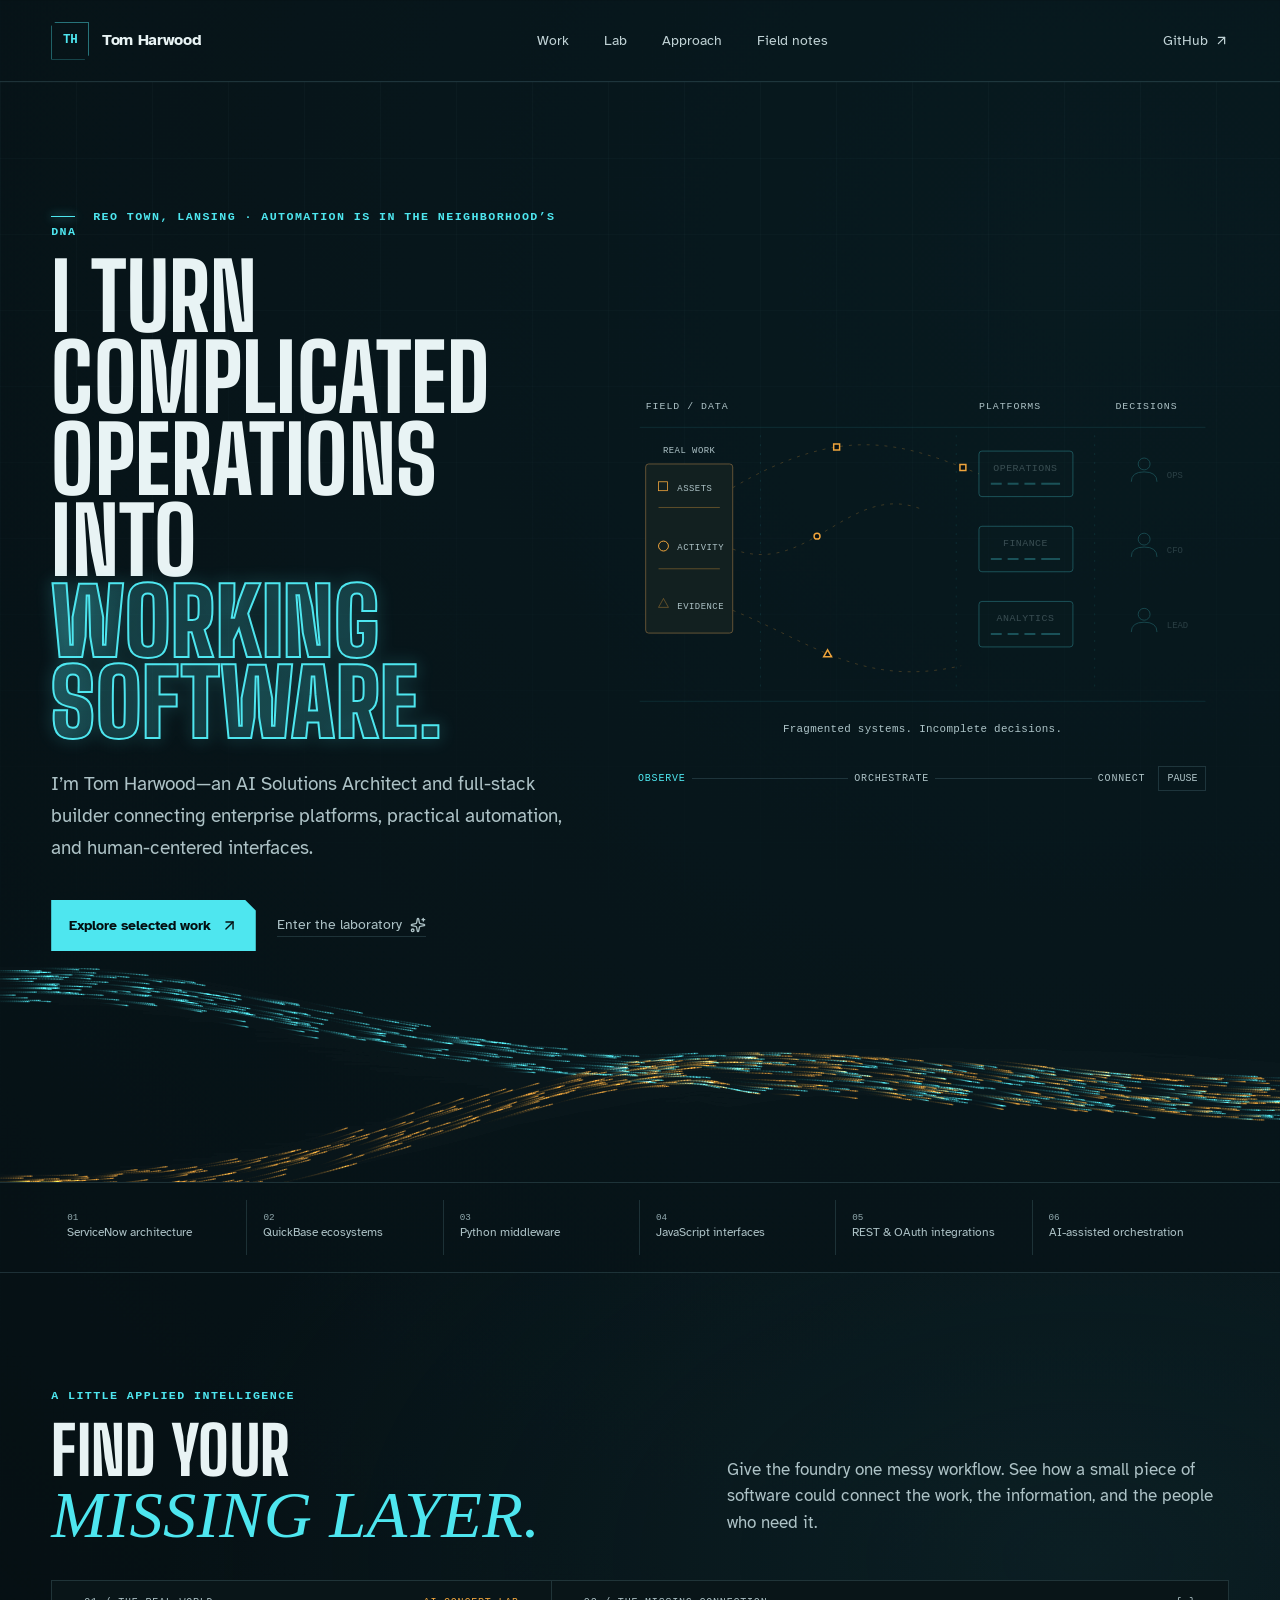
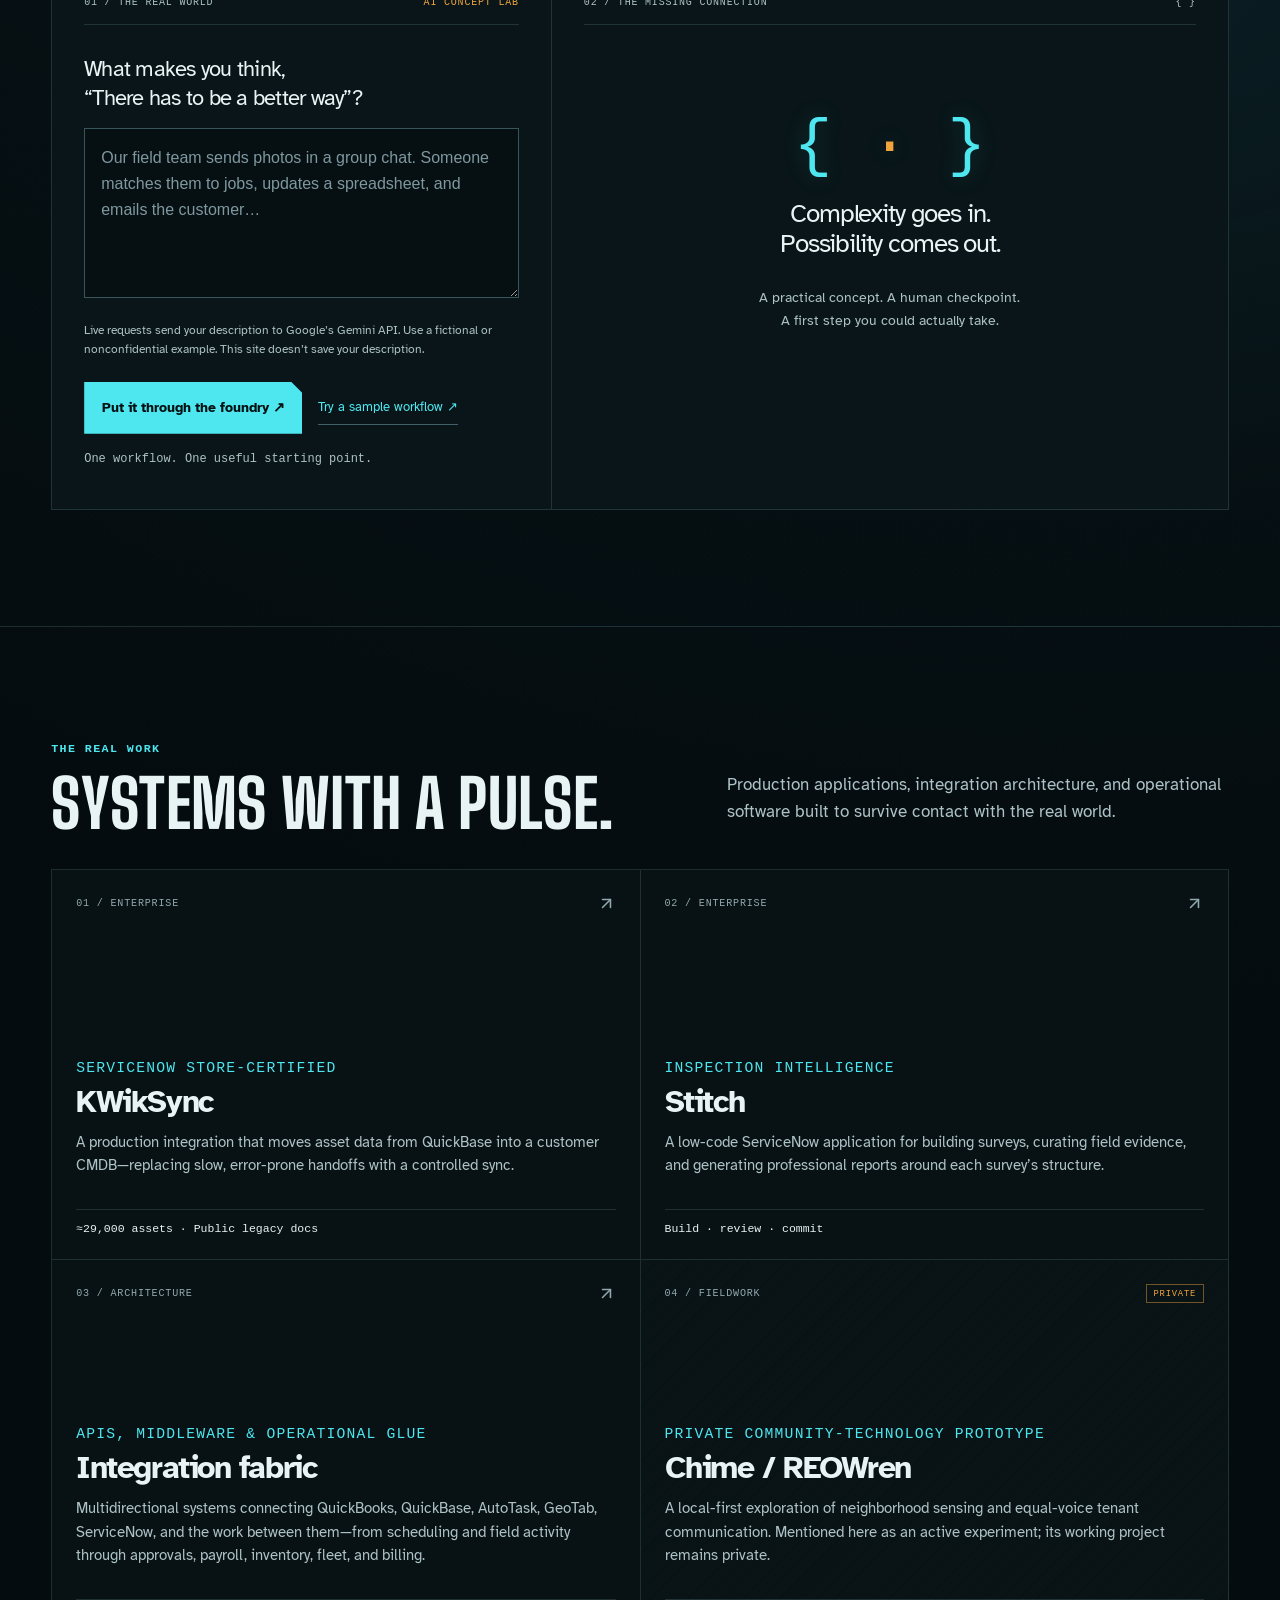
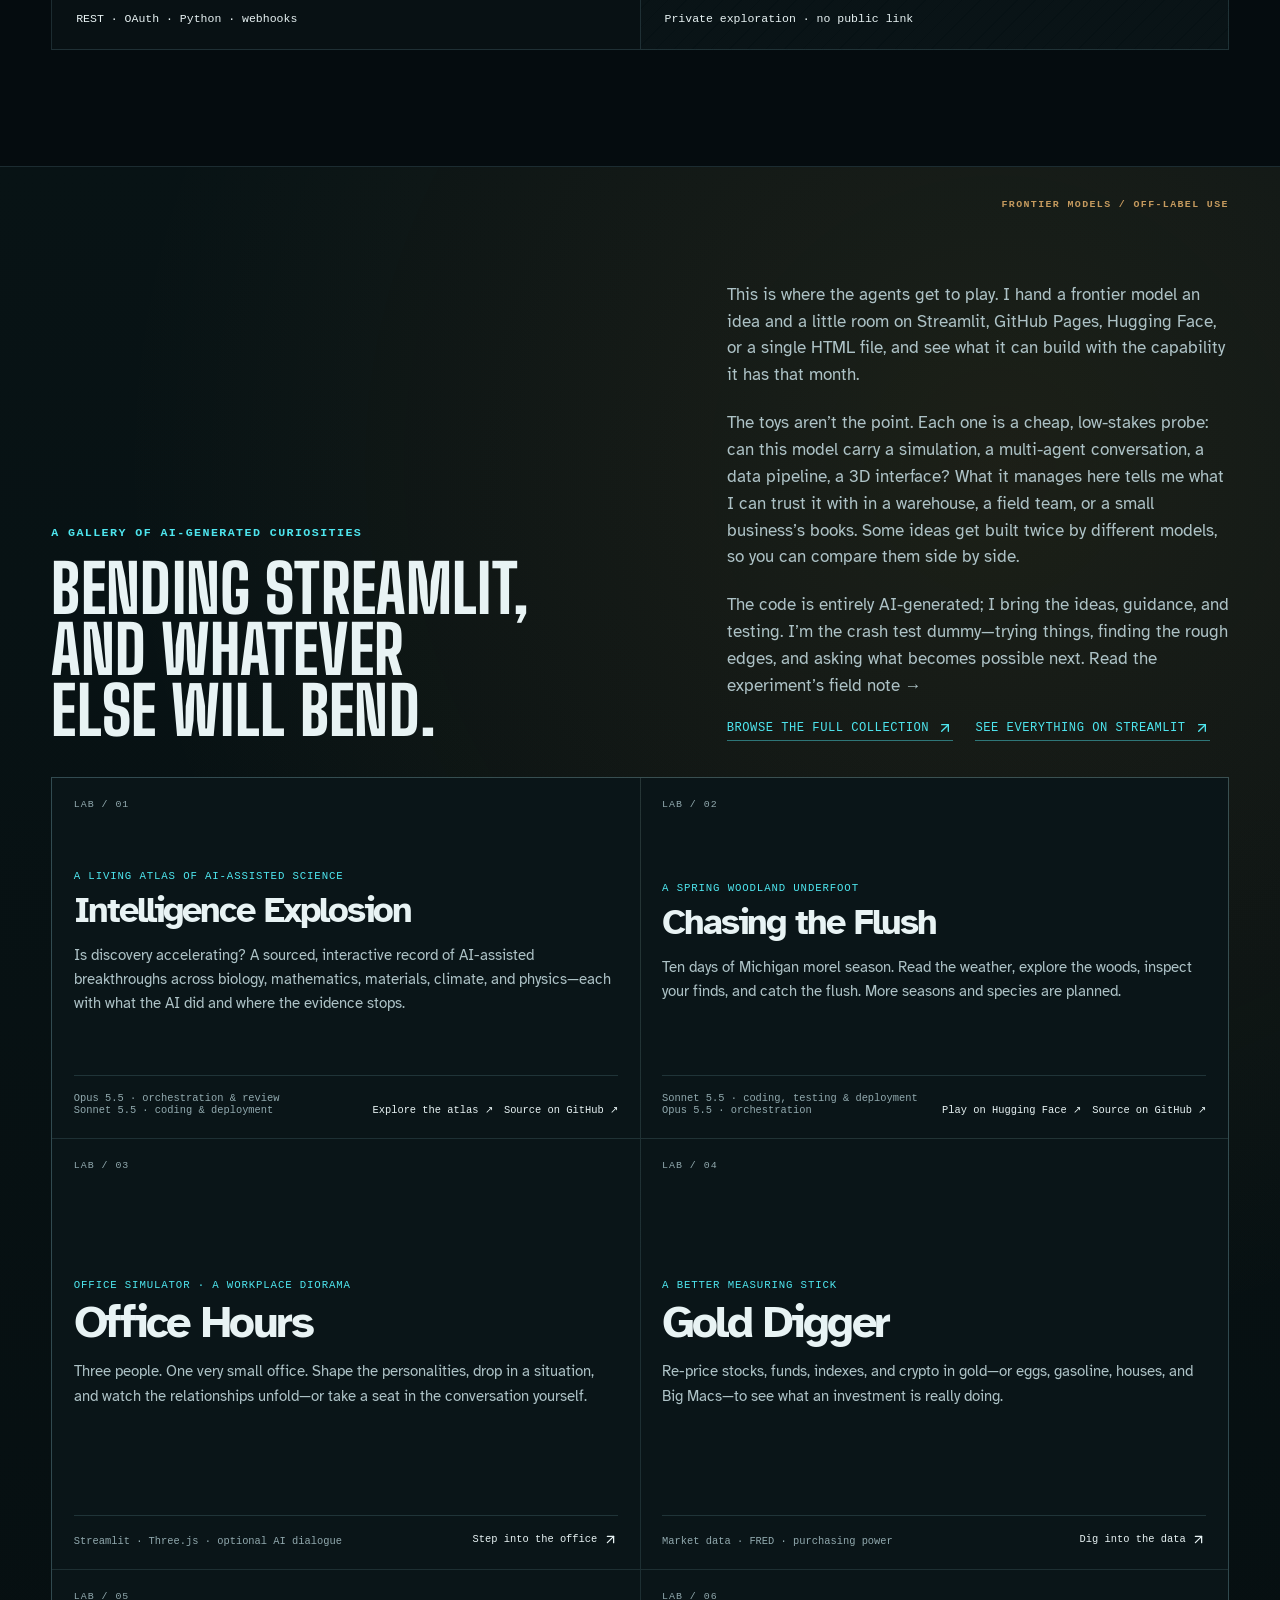
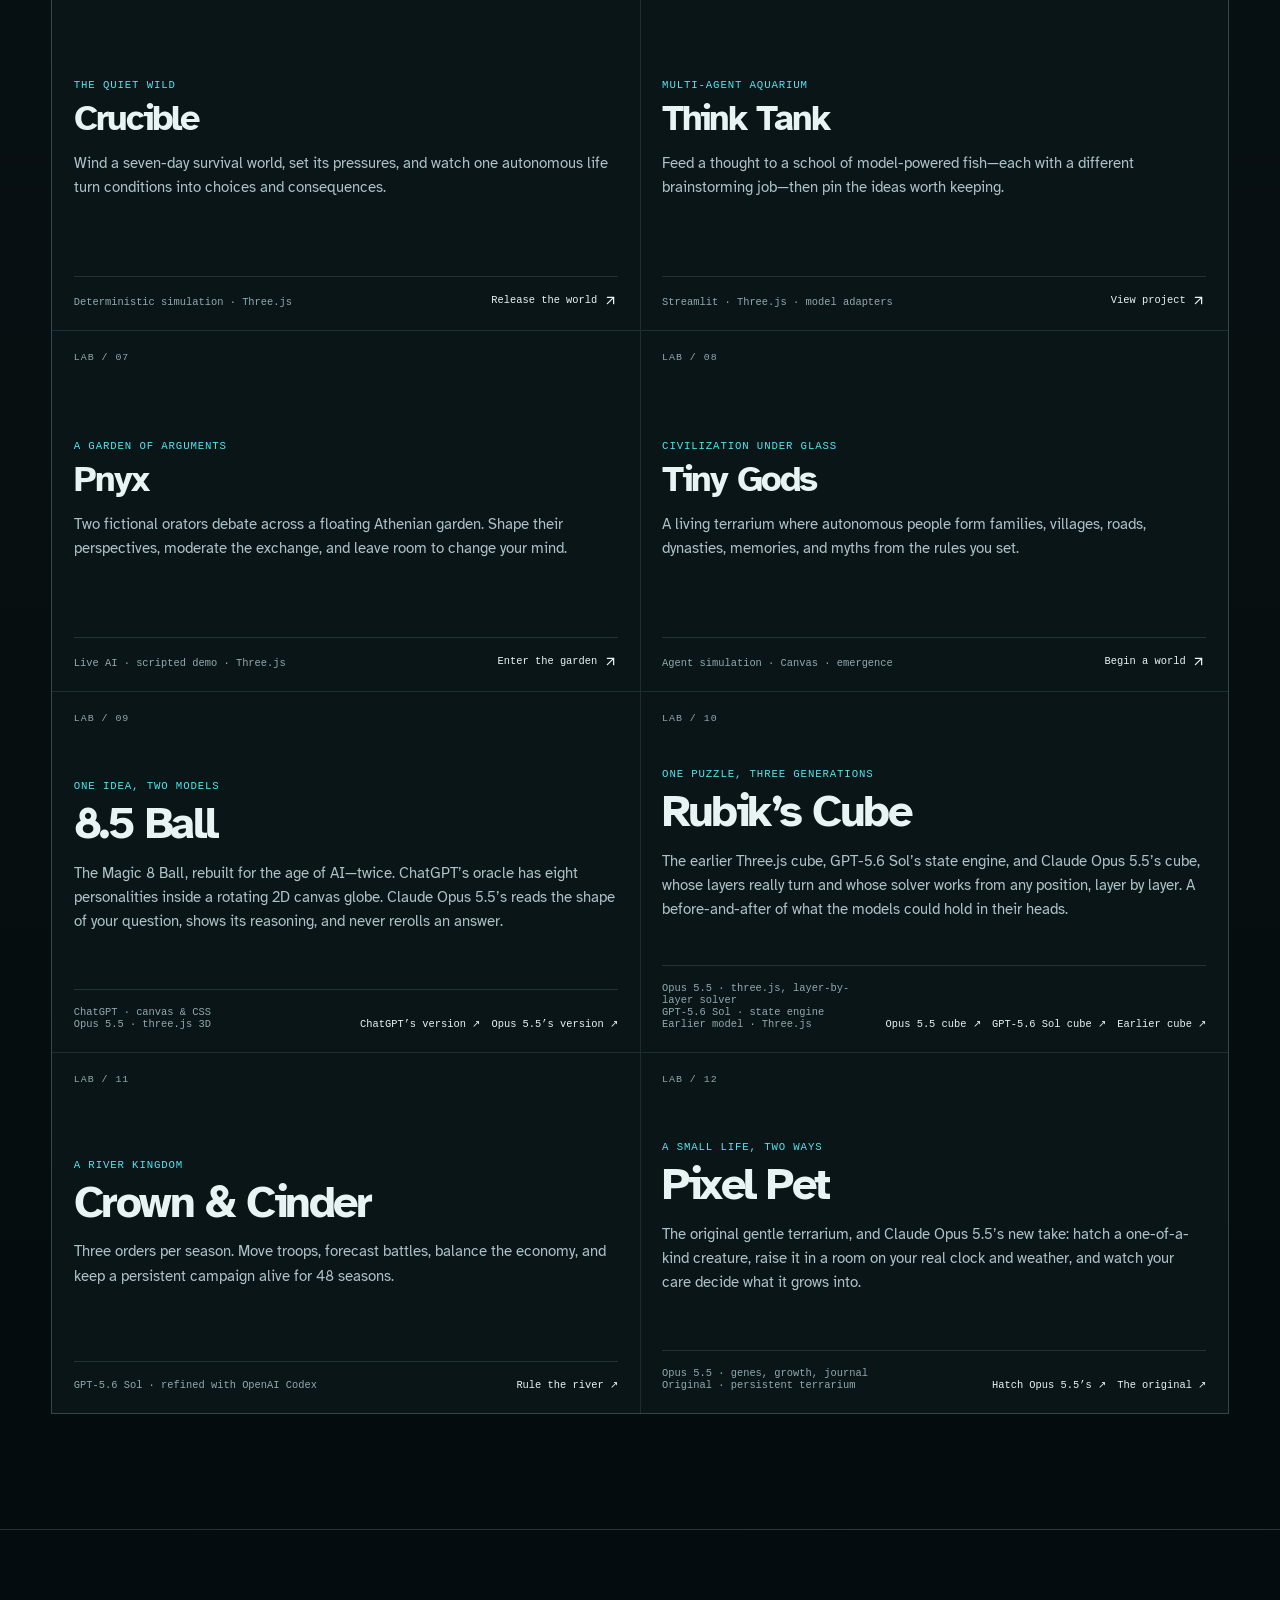
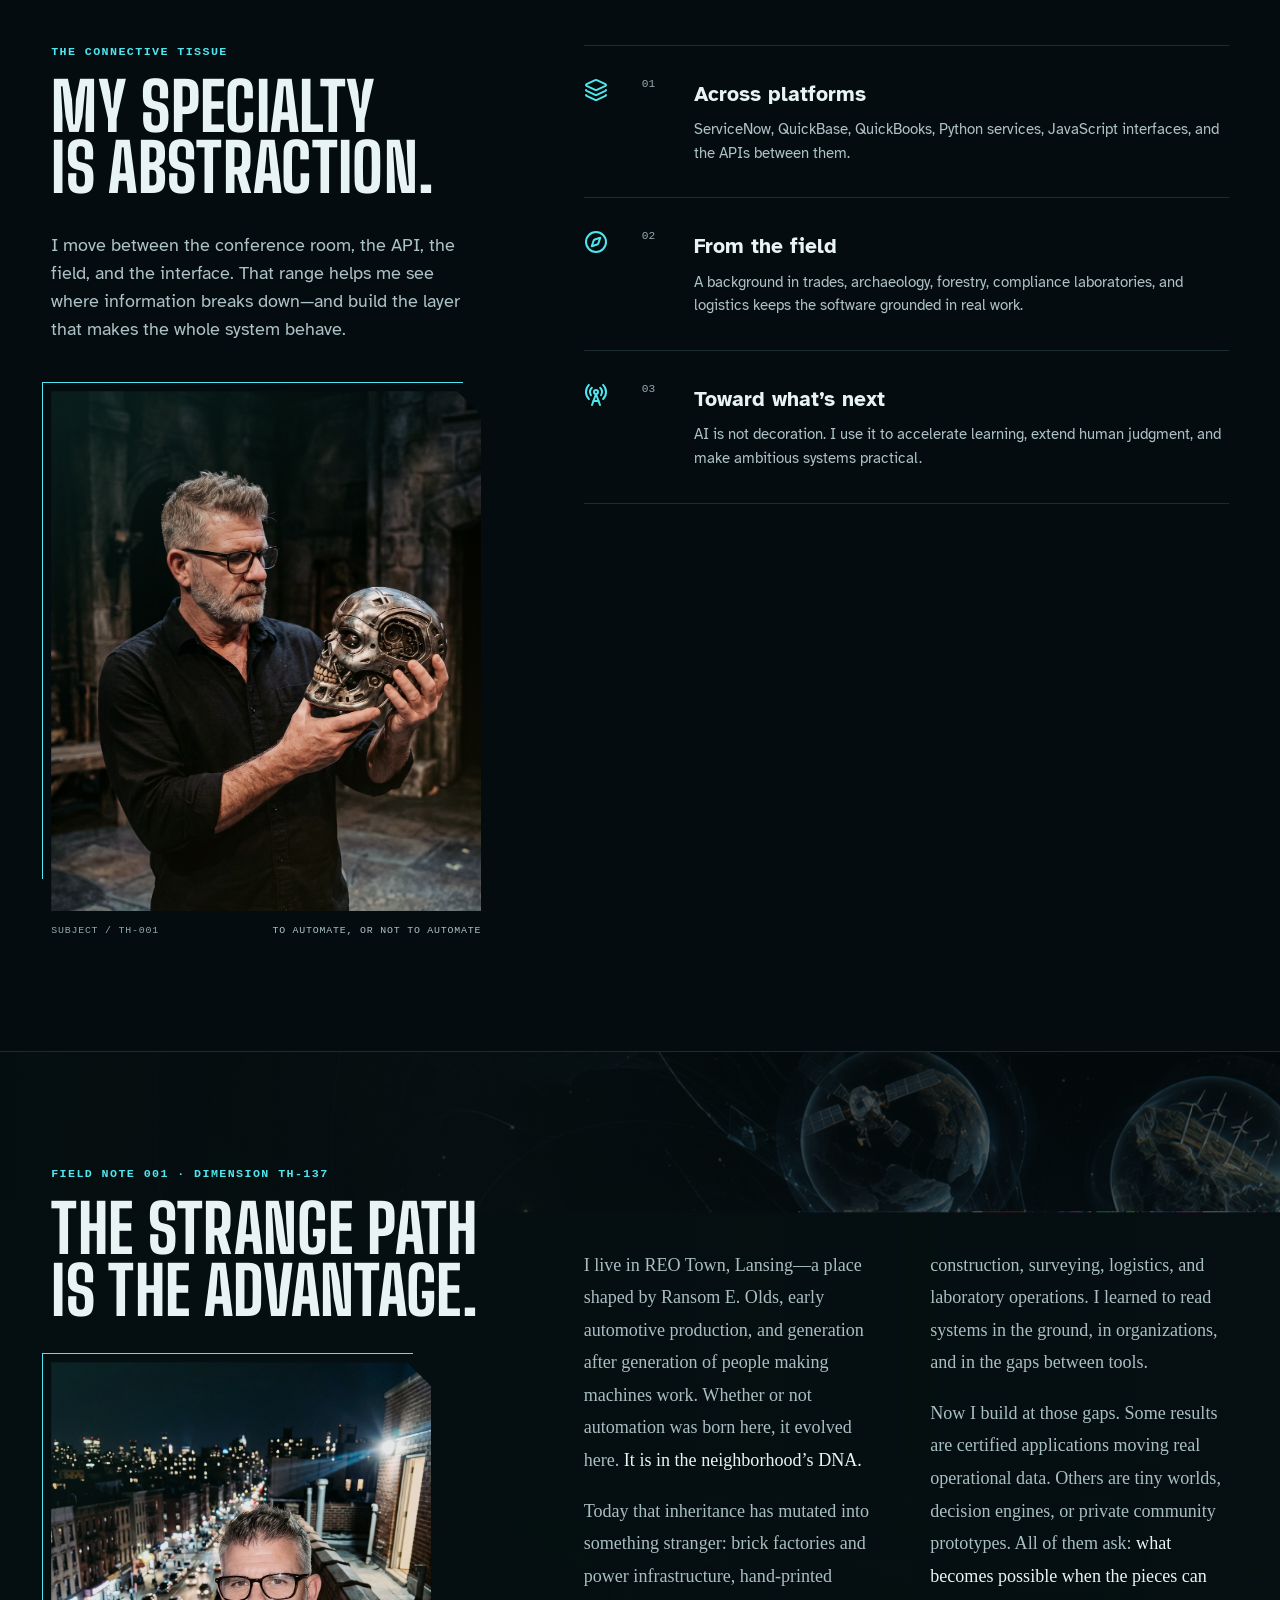
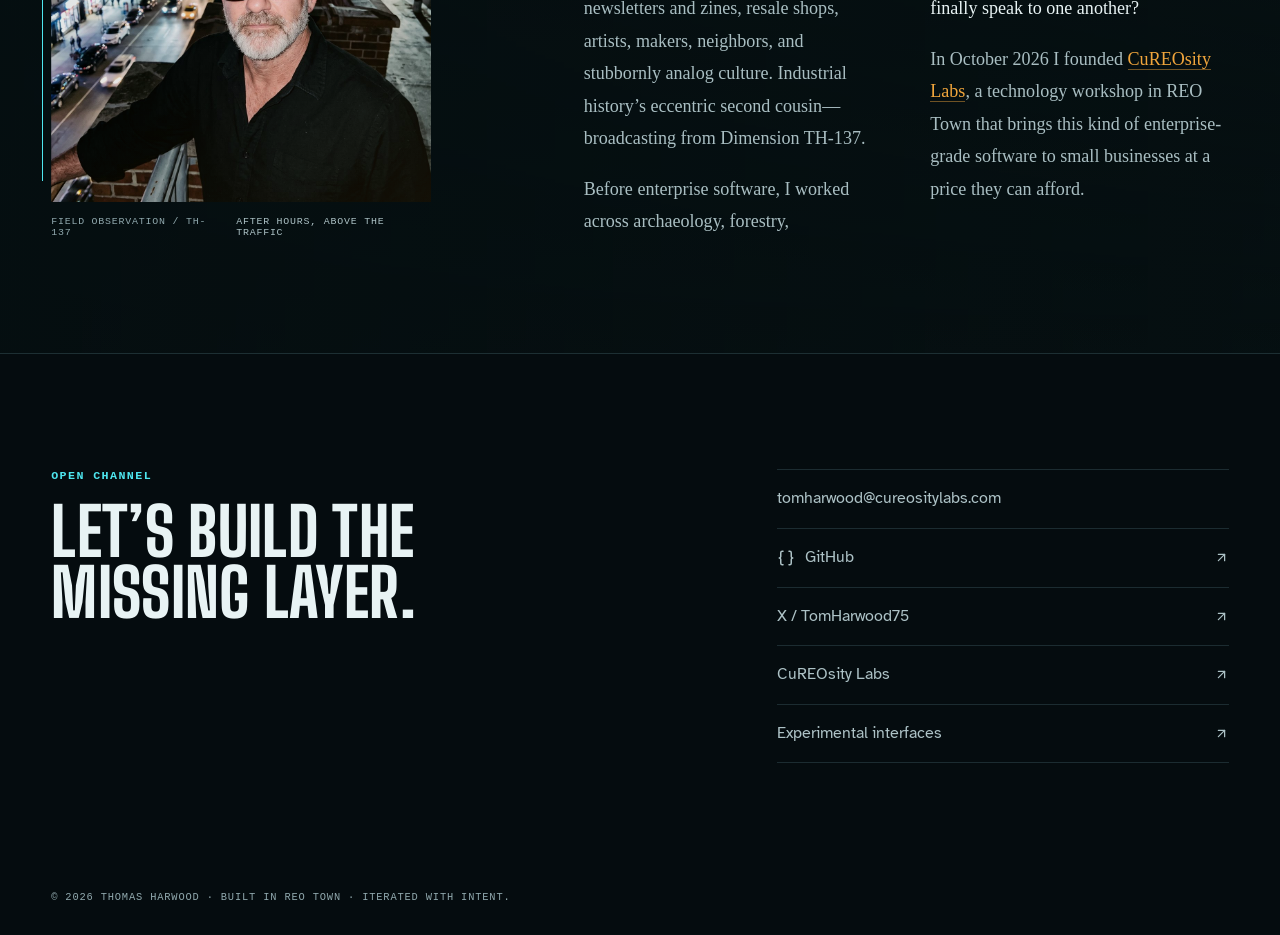
==== commit 6c5acc31: "Lab: show both Pixel Pets Co-Authored-By: Claude Opus 5.5 <noreply@anthropic.com> Claude-Session: ht" ====
--- a/index.html
+++ b/index.html
@@ -80,7 +80,7 @@
     </div>
   </div>
 </section>
-<section class="section" id="work"><div class="section-heading"><div><p class="kicker">The real work</p><h2>Systems with a pulse.</h2></div><p>Production applications, integration architecture, and operational software built to survive contact with the real world.</p></div><div class="project-grid work-grid"><a class="project-card " href="https://github.com/ncypher/KWikSync-docs" target="_blank" rel="noreferrer" aria-disabled="false"><div class="project-top"><span>01 / Enterprise</span><svg xmlns="http://www.w3.org/2000/svg" width="19" height="19" viewBox="0 0 24 24" fill="none" stroke="currentColor" stroke-width="2" stroke-linecap="round" stroke-linejoin="round" class="lucide lucide-arrow-up-right" aria-hidden="true"><path d="M7 7h10v10"></path><path d="M7 17 17 7"></path></svg></div><p class="project-eyebrow">ServiceNow Store-certified</p><h3>KWikSync</h3><p>A production integration that moves asset data from QuickBase into a customer CMDB—replacing slow, error-prone handoffs with a controlled sync.</p><div class="project-metric">≈29,000 assets · Public legacy docs</div></a><a class="project-card " href="https://github.com/ncypher/stitch-public" target="_blank" rel="noreferrer" aria-disabled="false"><div class="project-top"><span>02 / Enterprise</span><svg xmlns="http://www.w3.org/2000/svg" width="19" height="19" viewBox="0 0 24 24" fill="none" stroke="currentColor" stroke-width="2" stroke-linecap="round" stroke-linejoin="round" class="lucide lucide-arrow-up-right" aria-hidden="true"><path d="M7 7h10v10"></path><path d="M7 17 17 7"></path></svg></div><p class="project-eyebrow">Inspection intelligence</p><h3>Stitch</h3><p>A low-code ServiceNow application for building surveys, curating field evidence, and generating professional reports around each survey’s structure.</p><div class="project-metric">Build · review · commit</div></a><a class="project-card " href="#approach" rel="noreferrer" aria-disabled="false"><div class="project-top"><span>03 / Architecture</span><svg xmlns="http://www.w3.org/2000/svg" width="19" height="19" viewBox="0 0 24 24" fill="none" stroke="currentColor" stroke-width="2" stroke-linecap="round" stroke-linejoin="round" class="lucide lucide-arrow-up-right" aria-hidden="true"><path d="M7 7h10v10"></path><path d="M7 17 17 7"></path></svg></div><p class="project-eyebrow">APIs, middleware &amp; operational glue</p><h3>Integration fabric</h3><p>Multidirectional systems connecting QuickBooks, QuickBase, AutoTask, GeoTab, ServiceNow, and the work between them—from scheduling and field activity through approvals, payroll, inventory, fleet, and billing.</p><div class="project-metric">REST · OAuth · Python · webhooks</div></a><a class="project-card private-card" rel="noreferrer" aria-disabled="true"><div class="project-top"><span>04 / Fieldwork</span><span class="private-stamp">PRIVATE</span></div><p class="project-eyebrow">Private community-technology prototype</p><h3>Chime / REOWren</h3><p>A local-first exploration of neighborhood sensing and equal-voice tenant communication. Mentioned here as an active experiment; its working project remains private.</p><div class="project-metric">Private exploration · no public link</div></a></div></section><section class="section playground" id="laboratory"><div class="section-heading playground-heading"><div><p class="kicker">A gallery of AI-generated curiosities</p><h2>Bending Streamlit, and whatever else will bend.</h2></div><div><p style="margin-bottom:1.3rem;color:var(--muted);font-size:1.05rem">This is where the agents get to play. I hand a frontier model an idea and a little room on Streamlit, GitHub Pages, Hugging Face, or a single HTML file, and see what it can build with the capability it has that month.</p><p style="margin-bottom:1.3rem;color:var(--muted);font-size:1.05rem">The toys aren’t the point. Each one is a cheap, low-stakes probe: can this model carry a simulation, a multi-agent conversation, a data pipeline, a 3D interface? What it manages here tells me what I can trust it with in a warehouse, a field team, or a small business’s books. Some ideas get built twice by different models, so you can compare them side by side.</p><p style="margin-bottom:1.3rem;color:var(--muted);font-size:1.05rem">The code is entirely AI-generated; I bring the ideas, guidance, and testing. I’m the crash test dummy—trying things, finding the rough edges, and asking what becomes possible next. <a href="https://ncypher.github.io/tomfoolery/journal/2026/09-30-crash-test-dummy.html">Read the experiment’s field note →</a></p><div style="display:flex;flex-wrap:wrap;gap:1.4rem"><a style="display:inline-flex;align-items:center;gap:.5rem;padding-bottom:.25rem;border-bottom:1px solid rgba(78,230,239,.45);color:var(--cyan);font:.76rem ui-monospace,monospace;letter-spacing:.04em;text-transform:uppercase" href="https://ncypher.github.io/tomfoolery/" target="_blank" rel="noreferrer">Browse the full collection <svg xmlns="http://www.w3.org/2000/svg" width="16" height="16" viewBox="0 0 24 24" fill="none" stroke="currentColor" stroke-width="2" stroke-linecap="round" stroke-linejoin="round" class="lucide lucide-arrow-up-right" aria-hidden="true"><path d="M7 7h10v10"></path><path d="M7 17 17 7"></path></svg></a><a style="display:inline-flex;align-items:center;gap:.5rem;padding-bottom:.25rem;border-bottom:1px solid rgba(78,230,239,.45);color:var(--cyan);font:.76rem ui-monospace,monospace;letter-spacing:.04em;text-transform:uppercase" href="https://share.streamlit.io/user/ncypher" target="_blank" rel="noreferrer">See everything on Streamlit <svg xmlns="http://www.w3.org/2000/svg" width="16" height="16" viewBox="0 0 24 24" fill="none" stroke="currentColor" stroke-width="2" stroke-linecap="round" stroke-linejoin="round" class="lucide lucide-arrow-up-right" aria-hidden="true"><path d="M7 7h10v10"></path><path d="M7 17 17 7"></path></svg></a></div></div></div><div class="experiment-grid"><article class="experiment-card feature-1"><div class="experiment-index">LAB / 01</div><div class="experiment-copy"><p class="project-eyebrow">A living atlas of AI-assisted science</p><h3>Intelligence Explosion</h3><p>Is discovery accelerating? A sourced, interactive record of AI-assisted breakthroughs across biology, mathematics, materials, climate, and physics—each with what the AI did and where the evidence stops.</p></div><div class="experiment-foot"><span>Opus 5.5 · orchestration &amp; review<br>Sonnet 5.5 · coding &amp; deployment</span><b><a href="https://ncypher.github.io/intelligence_explosion/" target="_blank" rel="noreferrer">Explore the atlas ↗</a><br><a href="https://github.com/ncypher/intelligence_explosion" target="_blank" rel="noreferrer">Source on GitHub ↗</a></b></div></article><article class="experiment-card feature-2"><div class="experiment-index">LAB / 02</div><div class="experiment-copy"><p class="project-eyebrow">A spring woodland underfoot</p><h3>Chasing the Flush</h3><p>Ten days of Michigan morel season. Read the weather, explore the woods, inspect your finds, and catch the flush. More seasons and species are planned.</p></div><div class="experiment-foot"><span>Sonnet 5.5 · coding, testing &amp; deployment<br>Opus 5.5 · orchestration</span><b><a href="https://huggingface.co/spaces/Strange-Loop/chasing.the.flush" target="_blank" rel="noreferrer">Play on Hugging Face ↗</a><br><a href="https://github.com/ncypher/chasing.the.flush" target="_blank" rel="noreferrer">Source on GitHub ↗</a></b></div></article><a class="experiment-card feature-3" href="https://office-simulator.streamlit.app/" target="_blank" rel="noreferrer"><div class="experiment-index">LAB / 03</div><div class="experiment-copy"><p class="project-eyebrow">Office Simulator · a workplace diorama</p><h3>Office Hours</h3><p>Three people. One very small office. Shape the personalities, drop in a situation, and watch the relationships unfold—or take a seat in the conversation yourself.</p></div><div class="experiment-foot"><span>Streamlit · Three.js · optional AI dialogue</span><b>Step into the office <svg xmlns="http://www.w3.org/2000/svg" width="15" height="15" viewBox="0 0 24 24" fill="none" stroke="currentColor" stroke-width="2" stroke-linecap="round" stroke-linejoin="round" class="lucide lucide-arrow-up-right" aria-hidden="true"><path d="M7 7h10v10"></path><path d="M7 17 17 7"></path></svg></b></div></a><a class="experiment-card feature-4" href="https://gold-digger.streamlit.app/" target="_blank" rel="noreferrer"><div class="experiment-index">LAB / 04</div><div class="experiment-copy"><p class="project-eyebrow">A better measuring stick</p><h3>Gold Digger</h3><p>Re-price stocks, funds, indexes, and crypto in gold—or eggs, gasoline, houses, and Big Macs—to see what an investment is really doing.</p></div><div class="experiment-foot"><span>Market data · FRED · purchasing power</span><b>Dig into the data <svg xmlns="http://www.w3.org/2000/svg" width="15" height="15" viewBox="0 0 24 24" fill="none" stroke="currentColor" stroke-width="2" stroke-linecap="round" stroke-linejoin="round" class="lucide lucide-arrow-up-right" aria-hidden="true"><path d="M7 7h10v10"></path><path d="M7 17 17 7"></path></svg></b></div></a><a class="experiment-card feature-5" href="https://crucible-dynamic.streamlit.app/" target="_blank" rel="noreferrer"><div class="experiment-index">LAB / 05</div><div class="experiment-copy"><p class="project-eyebrow">The quiet wild</p><h3>Crucible</h3><p>Wind a seven-day survival world, set its pressures, and watch one autonomous life turn conditions into choices and consequences.</p></div><div class="experiment-foot"><span>Deterministic simulation · Three.js</span><b>Release the world <svg xmlns="http://www.w3.org/2000/svg" width="15" height="15" viewBox="0 0 24 24" fill="none" stroke="currentColor" stroke-width="2" stroke-linecap="round" stroke-linejoin="round" class="lucide lucide-arrow-up-right" aria-hidden="true"><path d="M7 7h10v10"></path><path d="M7 17 17 7"></path></svg></b></div></a><a class="experiment-card feature-6" href="https://github.com/ncypher/think_tank" target="_blank" rel="noreferrer"><div class="experiment-index">LAB / 06</div><div class="experiment-copy"><p class="project-eyebrow">Multi-agent aquarium</p><h3>Think Tank</h3><p>Feed a thought to a school of model-powered fish—each with a different brainstorming job—then pin the ideas worth keeping.</p></div><div class="experiment-foot"><span>Streamlit · Three.js · model adapters</span><b>View project <svg xmlns="http://www.w3.org/2000/svg" width="15" height="15" viewBox="0 0 24 24" fill="none" stroke="currentColor" stroke-width="2" stroke-linecap="round" stroke-linejoin="round" class="lucide lucide-arrow-up-right" aria-hidden="true"><path d="M7 7h10v10"></path><path d="M7 17 17 7"></path></svg></b></div></a><a class="experiment-card feature-7" href="https://pnyx-floating-garden.streamlit.app/" target="_blank" rel="noreferrer"><div class="experiment-index">LAB / 07</div><div class="experiment-copy"><p class="project-eyebrow">A garden of arguments</p><h3>Pnyx</h3><p>Two fictional orators debate across a floating Athenian garden. Shape their perspectives, moderate the exchange, and leave room to change your mind.</p></div><div class="experiment-foot"><span>Live AI · scripted demo · Three.js</span><b>Enter the garden <svg xmlns="http://www.w3.org/2000/svg" width="15" height="15" viewBox="0 0 24 24" fill="none" stroke="currentColor" stroke-width="2" stroke-linecap="round" stroke-linejoin="round" class="lucide lucide-arrow-up-right" aria-hidden="true"><path d="M7 7h10v10"></path><path d="M7 17 17 7"></path></svg></b></div></a><a class="experiment-card feature-8" href="https://tiny-gods.streamlit.app/" target="_blank" rel="noreferrer"><div class="experiment-index">LAB / 08</div><div class="experiment-copy"><p class="project-eyebrow">Civilization under glass</p><h3>Tiny Gods</h3><p>A living terrarium where autonomous people form families, villages, roads, dynasties, memories, and myths from the rules you set.</p></div><div class="experiment-foot"><span>Agent simulation · Canvas · emergence</span><b>Begin a world <svg xmlns="http://www.w3.org/2000/svg" width="15" height="15" viewBox="0 0 24 24" fill="none" stroke="currentColor" stroke-width="2" stroke-linecap="round" stroke-linejoin="round" class="lucide lucide-arrow-up-right" aria-hidden="true"><path d="M7 7h10v10"></path><path d="M7 17 17 7"></path></svg></b></div></a><article class="experiment-card feature-9"><div class="experiment-index">LAB / 09</div><div class="experiment-copy"><p class="project-eyebrow">One idea, two models</p><h3>8.5 Ball</h3><p>The Magic 8 Ball, rebuilt for the age of AI—twice. ChatGPT’s oracle has eight personalities inside a rotating 2D canvas globe. Claude Opus 5.5’s reads the shape of your question, shows its reasoning, and never rerolls an answer.</p></div><div class="experiment-foot"><span>ChatGPT · canvas &amp; CSS<br>Opus 5.5 · three.js 3D</span><b><a href="https://ncypher.github.io/8.5_Ball/" target="_blank" rel="noreferrer">ChatGPT’s version ↗</a><br><a href="https://ncypher.github.io/8.5_Ball.Opus.5.5/" target="_blank" rel="noreferrer">Opus 5.5’s version ↗</a></b></div></article><article class="experiment-card feature-10"><div class="experiment-index">LAB / 10</div><div class="experiment-copy"><p class="project-eyebrow">One puzzle, three generations</p><h3>Rubik’s Cube</h3><p>The earlier Three.js cube, GPT-5.6 Sol’s state engine, and Claude Opus 5.5’s cube, whose layers really turn and whose solver works from any position, layer by layer. A before-and-after of what the models could hold in their heads.</p></div><div class="experiment-foot"><span>Opus 5.5 · three.js, layer-by-layer solver<br>GPT-5.6 Sol · state engine<br>Earlier model · Three.js</span><b><a href="https://ncypher.github.io/tomfoolery/rubiks-cube-opus-5-5.html" target="_blank" rel="noreferrer">Opus 5.5 cube ↗</a><br><a href="https://ncypher.github.io/tomfoolery/rubiks-cube-gpt-5-6-sol.html" target="_blank" rel="noreferrer">GPT-5.6 Sol cube ↗</a><br><a href="https://ncypher.github.io/tomfoolery/rubiks-cube-pro.html" target="_blank" rel="noreferrer">Earlier cube ↗</a></b></div></article><article class="experiment-card feature-11"><div class="experiment-index">LAB / 11</div><div class="experiment-copy"><p class="project-eyebrow">A river kingdom</p><h3>Crown &amp; Cinder</h3><p>Three orders per season. Move troops, forecast battles, balance the economy, and keep a persistent campaign alive for 48 seasons.</p></div><div class="experiment-foot"><span>GPT-5.6 Sol · refined with OpenAI Codex</span><b><a href="https://ncypher.github.io/tomfoolery/crown-and-cinder.html" target="_blank" rel="noreferrer">Rule the river ↗</a></b></div></article><article class="experiment-card feature-12"><div class="experiment-index">LAB / 12</div><div class="experiment-copy"><p class="project-eyebrow">A small world that waits for you</p><h3>Pixel Pet</h3><p>A pixel terrarium where you feed, play, rest, and grow a friendship. It remembers you, and nothing you neglect is gone for good.</p></div><div class="experiment-foot"><span>Browser · persistent save · living systems</span><b><a href="https://ncypher.github.io/tomfoolery/pixel-pet.html" target="_blank" rel="noreferrer">Visit the terrarium ↗</a></b></div></article></div></section><section class="section approach" id="approach"><div class="approach-statement"><p class="kicker">The connective tissue</p><h2>My specialty is abstraction.</h2><p>I move between the conference room, the API, the field, and the interface. That range helps me see where information breaks down—and build the layer that makes the whole system behave.</p><figure class="field-portrait"><div><img src="tom-t800.jpg" width="1100" height="1473" loading="lazy" decoding="async" alt="Tom Harwood on a stone-walled stage, studying a chrome robot skull held up in both hands like Hamlet with Yorick"/></div><figcaption><span>Subject / TH-001</span><b>To automate, or not to automate</b></figcaption></figure></div><div class="approach-cards"><article><svg xmlns="http://www.w3.org/2000/svg" width="24" height="24" viewBox="0 0 24 24" fill="none" stroke="currentColor" stroke-width="2" stroke-linecap="round" stroke-linejoin="round" class="lucide lucide-layers" aria-hidden="true"><path d="M12.83 2.18a2 2 0 0 0-1.66 0L2.6 6.08a1 1 0 0 0 0 1.83l8.58 3.91a2 2 0 0 0 1.66 0l8.58-3.9a1 1 0 0 0 0-1.83z"></path><path d="M2 12a1 1 0 0 0 .58.91l8.6 3.91a2 2 0 0 0 1.65 0l8.58-3.9A1 1 0 0 0 22 12"></path><path d="M2 17a1 1 0 0 0 .58.91l8.6 3.91a2 2 0 0 0 1.65 0l8.58-3.9A1 1 0 0 0 22 17"></path></svg><span>01</span><h3>Across platforms</h3><p>ServiceNow, QuickBase, QuickBooks, Python services, JavaScript interfaces, and the APIs between them.</p></article><article><svg xmlns="http://www.w3.org/2000/svg" width="24" height="24" viewBox="0 0 24 24" fill="none" stroke="currentColor" stroke-width="2" stroke-linecap="round" stroke-linejoin="round" class="lucide lucide-compass" aria-hidden="true"><circle cx="12" cy="12" r="10"></circle><path d="m16.24 7.76-1.804 5.411a2 2 0 0 1-1.265 1.265L7.76 16.24l1.804-5.411a2 2 0 0 1 1.265-1.265z"></path></svg><span>02</span><h3>From the field</h3><p>A background in trades, archaeology, forestry, compliance laboratories, and logistics keeps the software grounded in real work.</p></article><article><svg xmlns="http://www.w3.org/2000/svg" width="24" height="24" viewBox="0 0 24 24" fill="none" stroke="currentColor" stroke-width="2" stroke-linecap="round" stroke-linejoin="round" class="lucide lucide-radio-tower" aria-hidden="true"><path d="M4.9 16.1C1 12.2 1 5.8 4.9 1.9"></path><path d="M7.8 4.7a6.14 6.14 0 0 0-.8 7.5"></path><circle cx="12" cy="9" r="2"></circle><path d="M16.2 4.8c2 2 2.26 5.11.8 7.47"></path><path d="M19.1 1.9a9.96 9.96 0 0 1 0 14.1"></path><path d="M9.5 18h5"></path><path d="m8 22 4-11 4 11"></path></svg><span>03</span><h3>Toward what’s next</h3><p>AI is not decoration. I use it to accelerate learning, extend human judgment, and make ambitious systems practical.</p></article></div></section><section class="section field-notes" id="field-notes"><div><p class="kicker">Field note 001 · Dimension TH-137</p><h2>The strange path is the advantage.</h2><figure class="field-portrait rooftop"><div><img src="tom-rooftop.jpg" width="1100" height="1473" loading="lazy" decoding="async" alt="Tom Harwood at night on a brick rooftop, city lights and a long street of traffic behind him"/></div><figcaption><span>Field observation / TH-137</span><b>After hours, above the traffic</b></figcaption></figure></div><div class="note-body"><p>I live in REO Town, Lansing—a place shaped by Ransom E. Olds, early automotive production, and generation after generation of people making machines work. Whether or not automation was born here, it evolved here. <strong>It is in the neighborhood’s DNA.</strong></p><p>Today that inheritance has mutated into something stranger: brick factories and power infrastructure, hand-printed newsletters and zines, resale shops, artists, makers, neighbors, and stubbornly analog culture. Industrial history’s eccentric second cousin—broadcasting from Dimension TH-137.</p><p>Before enterprise software, I worked across archaeology, forestry, construction, surveying, logistics, and laboratory operations. I learned to read systems in the ground, in organizations, and in the gaps between tools.</p><p>Now I build at those gaps. Some results are certified applications moving real operational data. Others are tiny worlds, decision engines, or private community prototypes. All of them ask: <strong>what becomes possible when the pieces can finally speak to one another?</strong></p><p>In October 2026 I founded <a href="https://cureositylabs.com" target="_blank" rel="noreferrer" style="color:var(--amber);border-bottom:1px solid rgba(240,165,60,.45)">CuREOsity Labs</a>, a technology workshop in REO Town that brings this kind of enterprise-grade software to small businesses at a price they can afford.</p></div></section><footer id="contact"><div><p class="kicker">Open channel</p><h2>Let’s build the missing layer.</h2></div><div class="footer-links"><a href="mailto:tomharwood@cureositylabs.com">tomharwood@cureositylabs.com</a><a href="https://github.com/ncypher" target="_blank" rel="noreferrer"><svg xmlns="http://www.w3.org/2000/svg" width="18" height="18" viewBox="0 0 24 24" fill="none" stroke="currentColor" stroke-width="2" stroke-linecap="round" stroke-linejoin="round" class="lucide lucide-braces" aria-hidden="true"><path d="M8 3H7a2 2 0 0 0-2 2v5a2 2 0 0 1-2 2 2 2 0 0 1 2 2v5c0 1.1.9 2 2 2h1"></path><path d="M16 21h1a2 2 0 0 0 2-2v-5c0-1.1.9-2 2-2a2 2 0 0 1-2-2V5a2 2 0 0 0-2-2h-1"></path></svg> GitHub <svg xmlns="http://www.w3.org/2000/svg" width="15" height="15" viewBox="0 0 24 24" fill="none" stroke="currentColor" stroke-width="2" stroke-linecap="round" stroke-linejoin="round" class="lucide lucide-arrow-up-right" aria-hidden="true"><path d="M7 7h10v10"></path><path d="M7 17 17 7"></path></svg></a><a href="https://x.com/TomHarwood75" target="_blank" rel="noreferrer">X / TomHarwood75 <svg xmlns="http://www.w3.org/2000/svg" width="15" height="15" viewBox="0 0 24 24" fill="none" stroke="currentColor" stroke-width="2" stroke-linecap="round" stroke-linejoin="round" class="lucide lucide-arrow-up-right" aria-hidden="true"><path d="M7 7h10v10"></path><path d="M7 17 17 7"></path></svg></a><a href="https://cureositylabs.com" target="_blank" rel="noreferrer">CuREOsity Labs <svg xmlns="http://www.w3.org/2000/svg" width="15" height="15" viewBox="0 0 24 24" fill="none" stroke="currentColor" stroke-width="2" stroke-linecap="round" stroke-linejoin="round" class="lucide lucide-arrow-up-right" aria-hidden="true"><path d="M7 7h10v10"></path><path d="M7 17 17 7"></path></svg></a><a href="https://ncypher.github.io/tomfoolery/" target="_blank" rel="noreferrer">Experimental interfaces <svg xmlns="http://www.w3.org/2000/svg" width="15" height="15" viewBox="0 0 24 24" fill="none" stroke="currentColor" stroke-width="2" stroke-linecap="round" stroke-linejoin="round" class="lucide lucide-arrow-up-right" aria-hidden="true"><path d="M7 7h10v10"></path><path d="M7 17 17 7"></path></svg></a></div><p class="copyright">© 2026 Thomas Harwood · Built in REO Town · Iterated with intent.</p></footer></main><script>
+<section class="section" id="work"><div class="section-heading"><div><p class="kicker">The real work</p><h2>Systems with a pulse.</h2></div><p>Production applications, integration architecture, and operational software built to survive contact with the real world.</p></div><div class="project-grid work-grid"><a class="project-card " href="https://github.com/ncypher/KWikSync-docs" target="_blank" rel="noreferrer" aria-disabled="false"><div class="project-top"><span>01 / Enterprise</span><svg xmlns="http://www.w3.org/2000/svg" width="19" height="19" viewBox="0 0 24 24" fill="none" stroke="currentColor" stroke-width="2" stroke-linecap="round" stroke-linejoin="round" class="lucide lucide-arrow-up-right" aria-hidden="true"><path d="M7 7h10v10"></path><path d="M7 17 17 7"></path></svg></div><p class="project-eyebrow">ServiceNow Store-certified</p><h3>KWikSync</h3><p>A production integration that moves asset data from QuickBase into a customer CMDB—replacing slow, error-prone handoffs with a controlled sync.</p><div class="project-metric">≈29,000 assets · Public legacy docs</div></a><a class="project-card " href="https://github.com/ncypher/stitch-public" target="_blank" rel="noreferrer" aria-disabled="false"><div class="project-top"><span>02 / Enterprise</span><svg xmlns="http://www.w3.org/2000/svg" width="19" height="19" viewBox="0 0 24 24" fill="none" stroke="currentColor" stroke-width="2" stroke-linecap="round" stroke-linejoin="round" class="lucide lucide-arrow-up-right" aria-hidden="true"><path d="M7 7h10v10"></path><path d="M7 17 17 7"></path></svg></div><p class="project-eyebrow">Inspection intelligence</p><h3>Stitch</h3><p>A low-code ServiceNow application for building surveys, curating field evidence, and generating professional reports around each survey’s structure.</p><div class="project-metric">Build · review · commit</div></a><a class="project-card " href="#approach" rel="noreferrer" aria-disabled="false"><div class="project-top"><span>03 / Architecture</span><svg xmlns="http://www.w3.org/2000/svg" width="19" height="19" viewBox="0 0 24 24" fill="none" stroke="currentColor" stroke-width="2" stroke-linecap="round" stroke-linejoin="round" class="lucide lucide-arrow-up-right" aria-hidden="true"><path d="M7 7h10v10"></path><path d="M7 17 17 7"></path></svg></div><p class="project-eyebrow">APIs, middleware &amp; operational glue</p><h3>Integration fabric</h3><p>Multidirectional systems connecting QuickBooks, QuickBase, AutoTask, GeoTab, ServiceNow, and the work between them—from scheduling and field activity through approvals, payroll, inventory, fleet, and billing.</p><div class="project-metric">REST · OAuth · Python · webhooks</div></a><a class="project-card private-card" rel="noreferrer" aria-disabled="true"><div class="project-top"><span>04 / Fieldwork</span><span class="private-stamp">PRIVATE</span></div><p class="project-eyebrow">Private community-technology prototype</p><h3>Chime / REOWren</h3><p>A local-first exploration of neighborhood sensing and equal-voice tenant communication. Mentioned here as an active experiment; its working project remains private.</p><div class="project-metric">Private exploration · no public link</div></a></div></section><section class="section playground" id="laboratory"><div class="section-heading playground-heading"><div><p class="kicker">A gallery of AI-generated curiosities</p><h2>Bending Streamlit, and whatever else will bend.</h2></div><div><p style="margin-bottom:1.3rem;color:var(--muted);font-size:1.05rem">This is where the agents get to play. I hand a frontier model an idea and a little room on Streamlit, GitHub Pages, Hugging Face, or a single HTML file, and see what it can build with the capability it has that month.</p><p style="margin-bottom:1.3rem;color:var(--muted);font-size:1.05rem">The toys aren’t the point. Each one is a cheap, low-stakes probe: can this model carry a simulation, a multi-agent conversation, a data pipeline, a 3D interface? What it manages here tells me what I can trust it with in a warehouse, a field team, or a small business’s books. Some ideas get built twice by different models, so you can compare them side by side.</p><p style="margin-bottom:1.3rem;color:var(--muted);font-size:1.05rem">The code is entirely AI-generated; I bring the ideas, guidance, and testing. I’m the crash test dummy—trying things, finding the rough edges, and asking what becomes possible next. <a href="https://ncypher.github.io/tomfoolery/journal/2026/09-30-crash-test-dummy.html">Read the experiment’s field note →</a></p><div style="display:flex;flex-wrap:wrap;gap:1.4rem"><a style="display:inline-flex;align-items:center;gap:.5rem;padding-bottom:.25rem;border-bottom:1px solid rgba(78,230,239,.45);color:var(--cyan);font:.76rem ui-monospace,monospace;letter-spacing:.04em;text-transform:uppercase" href="https://ncypher.github.io/tomfoolery/" target="_blank" rel="noreferrer">Browse the full collection <svg xmlns="http://www.w3.org/2000/svg" width="16" height="16" viewBox="0 0 24 24" fill="none" stroke="currentColor" stroke-width="2" stroke-linecap="round" stroke-linejoin="round" class="lucide lucide-arrow-up-right" aria-hidden="true"><path d="M7 7h10v10"></path><path d="M7 17 17 7"></path></svg></a><a style="display:inline-flex;align-items:center;gap:.5rem;padding-bottom:.25rem;border-bottom:1px solid rgba(78,230,239,.45);color:var(--cyan);font:.76rem ui-monospace,monospace;letter-spacing:.04em;text-transform:uppercase" href="https://share.streamlit.io/user/ncypher" target="_blank" rel="noreferrer">See everything on Streamlit <svg xmlns="http://www.w3.org/2000/svg" width="16" height="16" viewBox="0 0 24 24" fill="none" stroke="currentColor" stroke-width="2" stroke-linecap="round" stroke-linejoin="round" class="lucide lucide-arrow-up-right" aria-hidden="true"><path d="M7 7h10v10"></path><path d="M7 17 17 7"></path></svg></a></div></div></div><div class="experiment-grid"><article class="experiment-card feature-1"><div class="experiment-index">LAB / 01</div><div class="experiment-copy"><p class="project-eyebrow">A living atlas of AI-assisted science</p><h3>Intelligence Explosion</h3><p>Is discovery accelerating? A sourced, interactive record of AI-assisted breakthroughs across biology, mathematics, materials, climate, and physics—each with what the AI did and where the evidence stops.</p></div><div class="experiment-foot"><span>Opus 5.5 · orchestration &amp; review<br>Sonnet 5.5 · coding &amp; deployment</span><b><a href="https://ncypher.github.io/intelligence_explosion/" target="_blank" rel="noreferrer">Explore the atlas ↗</a><br><a href="https://github.com/ncypher/intelligence_explosion" target="_blank" rel="noreferrer">Source on GitHub ↗</a></b></div></article><article class="experiment-card feature-2"><div class="experiment-index">LAB / 02</div><div class="experiment-copy"><p class="project-eyebrow">A spring woodland underfoot</p><h3>Chasing the Flush</h3><p>Ten days of Michigan morel season. Read the weather, explore the woods, inspect your finds, and catch the flush. More seasons and species are planned.</p></div><div class="experiment-foot"><span>Sonnet 5.5 · coding, testing &amp; deployment<br>Opus 5.5 · orchestration</span><b><a href="https://huggingface.co/spaces/Strange-Loop/chasing.the.flush" target="_blank" rel="noreferrer">Play on Hugging Face ↗</a><br><a href="https://github.com/ncypher/chasing.the.flush" target="_blank" rel="noreferrer">Source on GitHub ↗</a></b></div></article><a class="experiment-card feature-3" href="https://office-simulator.streamlit.app/" target="_blank" rel="noreferrer"><div class="experiment-index">LAB / 03</div><div class="experiment-copy"><p class="project-eyebrow">Office Simulator · a workplace diorama</p><h3>Office Hours</h3><p>Three people. One very small office. Shape the personalities, drop in a situation, and watch the relationships unfold—or take a seat in the conversation yourself.</p></div><div class="experiment-foot"><span>Streamlit · Three.js · optional AI dialogue</span><b>Step into the office <svg xmlns="http://www.w3.org/2000/svg" width="15" height="15" viewBox="0 0 24 24" fill="none" stroke="currentColor" stroke-width="2" stroke-linecap="round" stroke-linejoin="round" class="lucide lucide-arrow-up-right" aria-hidden="true"><path d="M7 7h10v10"></path><path d="M7 17 17 7"></path></svg></b></div></a><a class="experiment-card feature-4" href="https://gold-digger.streamlit.app/" target="_blank" rel="noreferrer"><div class="experiment-index">LAB / 04</div><div class="experiment-copy"><p class="project-eyebrow">A better measuring stick</p><h3>Gold Digger</h3><p>Re-price stocks, funds, indexes, and crypto in gold—or eggs, gasoline, houses, and Big Macs—to see what an investment is really doing.</p></div><div class="experiment-foot"><span>Market data · FRED · purchasing power</span><b>Dig into the data <svg xmlns="http://www.w3.org/2000/svg" width="15" height="15" viewBox="0 0 24 24" fill="none" stroke="currentColor" stroke-width="2" stroke-linecap="round" stroke-linejoin="round" class="lucide lucide-arrow-up-right" aria-hidden="true"><path d="M7 7h10v10"></path><path d="M7 17 17 7"></path></svg></b></div></a><a class="experiment-card feature-5" href="https://crucible-dynamic.streamlit.app/" target="_blank" rel="noreferrer"><div class="experiment-index">LAB / 05</div><div class="experiment-copy"><p class="project-eyebrow">The quiet wild</p><h3>Crucible</h3><p>Wind a seven-day survival world, set its pressures, and watch one autonomous life turn conditions into choices and consequences.</p></div><div class="experiment-foot"><span>Deterministic simulation · Three.js</span><b>Release the world <svg xmlns="http://www.w3.org/2000/svg" width="15" height="15" viewBox="0 0 24 24" fill="none" stroke="currentColor" stroke-width="2" stroke-linecap="round" stroke-linejoin="round" class="lucide lucide-arrow-up-right" aria-hidden="true"><path d="M7 7h10v10"></path><path d="M7 17 17 7"></path></svg></b></div></a><a class="experiment-card feature-6" href="https://github.com/ncypher/think_tank" target="_blank" rel="noreferrer"><div class="experiment-index">LAB / 06</div><div class="experiment-copy"><p class="project-eyebrow">Multi-agent aquarium</p><h3>Think Tank</h3><p>Feed a thought to a school of model-powered fish—each with a different brainstorming job—then pin the ideas worth keeping.</p></div><div class="experiment-foot"><span>Streamlit · Three.js · model adapters</span><b>View project <svg xmlns="http://www.w3.org/2000/svg" width="15" height="15" viewBox="0 0 24 24" fill="none" stroke="currentColor" stroke-width="2" stroke-linecap="round" stroke-linejoin="round" class="lucide lucide-arrow-up-right" aria-hidden="true"><path d="M7 7h10v10"></path><path d="M7 17 17 7"></path></svg></b></div></a><a class="experiment-card feature-7" href="https://pnyx-floating-garden.streamlit.app/" target="_blank" rel="noreferrer"><div class="experiment-index">LAB / 07</div><div class="experiment-copy"><p class="project-eyebrow">A garden of arguments</p><h3>Pnyx</h3><p>Two fictional orators debate across a floating Athenian garden. Shape their perspectives, moderate the exchange, and leave room to change your mind.</p></div><div class="experiment-foot"><span>Live AI · scripted demo · Three.js</span><b>Enter the garden <svg xmlns="http://www.w3.org/2000/svg" width="15" height="15" viewBox="0 0 24 24" fill="none" stroke="currentColor" stroke-width="2" stroke-linecap="round" stroke-linejoin="round" class="lucide lucide-arrow-up-right" aria-hidden="true"><path d="M7 7h10v10"></path><path d="M7 17 17 7"></path></svg></b></div></a><a class="experiment-card feature-8" href="https://tiny-gods.streamlit.app/" target="_blank" rel="noreferrer"><div class="experiment-index">LAB / 08</div><div class="experiment-copy"><p class="project-eyebrow">Civilization under glass</p><h3>Tiny Gods</h3><p>A living terrarium where autonomous people form families, villages, roads, dynasties, memories, and myths from the rules you set.</p></div><div class="experiment-foot"><span>Agent simulation · Canvas · emergence</span><b>Begin a world <svg xmlns="http://www.w3.org/2000/svg" width="15" height="15" viewBox="0 0 24 24" fill="none" stroke="currentColor" stroke-width="2" stroke-linecap="round" stroke-linejoin="round" class="lucide lucide-arrow-up-right" aria-hidden="true"><path d="M7 7h10v10"></path><path d="M7 17 17 7"></path></svg></b></div></a><article class="experiment-card feature-9"><div class="experiment-index">LAB / 09</div><div class="experiment-copy"><p class="project-eyebrow">One idea, two models</p><h3>8.5 Ball</h3><p>The Magic 8 Ball, rebuilt for the age of AI—twice. ChatGPT’s oracle has eight personalities inside a rotating 2D canvas globe. Claude Opus 5.5’s reads the shape of your question, shows its reasoning, and never rerolls an answer.</p></div><div class="experiment-foot"><span>ChatGPT · canvas &amp; CSS<br>Opus 5.5 · three.js 3D</span><b><a href="https://ncypher.github.io/8.5_Ball/" target="_blank" rel="noreferrer">ChatGPT’s version ↗</a><br><a href="https://ncypher.github.io/8.5_Ball.Opus.5.5/" target="_blank" rel="noreferrer">Opus 5.5’s version ↗</a></b></div></article><article class="experiment-card feature-10"><div class="experiment-index">LAB / 10</div><div class="experiment-copy"><p class="project-eyebrow">One puzzle, three generations</p><h3>Rubik’s Cube</h3><p>The earlier Three.js cube, GPT-5.6 Sol’s state engine, and Claude Opus 5.5’s cube, whose layers really turn and whose solver works from any position, layer by layer. A before-and-after of what the models could hold in their heads.</p></div><div class="experiment-foot"><span>Opus 5.5 · three.js, layer-by-layer solver<br>GPT-5.6 Sol · state engine<br>Earlier model · Three.js</span><b><a href="https://ncypher.github.io/tomfoolery/rubiks-cube-opus-5-5.html" target="_blank" rel="noreferrer">Opus 5.5 cube ↗</a><br><a href="https://ncypher.github.io/tomfoolery/rubiks-cube-gpt-5-6-sol.html" target="_blank" rel="noreferrer">GPT-5.6 Sol cube ↗</a><br><a href="https://ncypher.github.io/tomfoolery/rubiks-cube-pro.html" target="_blank" rel="noreferrer">Earlier cube ↗</a></b></div></article><article class="experiment-card feature-11"><div class="experiment-index">LAB / 11</div><div class="experiment-copy"><p class="project-eyebrow">A river kingdom</p><h3>Crown &amp; Cinder</h3><p>Three orders per season. Move troops, forecast battles, balance the economy, and keep a persistent campaign alive for 48 seasons.</p></div><div class="experiment-foot"><span>GPT-5.6 Sol · refined with OpenAI Codex</span><b><a href="https://ncypher.github.io/tomfoolery/crown-and-cinder.html" target="_blank" rel="noreferrer">Rule the river ↗</a></b></div></article><article class="experiment-card feature-12"><div class="experiment-index">LAB / 12</div><div class="experiment-copy"><p class="project-eyebrow">A small life, two ways</p><h3>Pixel Pet</h3><p>The original gentle terrarium, and Claude Opus 5.5’s new take: hatch a one-of-a-kind creature, raise it in a room on your real clock and weather, and watch your care decide what it grows into.</p></div><div class="experiment-foot"><span>Opus 5.5 · genes, growth, journal<br>Original · persistent terrarium</span><b><a href="https://ncypher.github.io/Opus.5.5_pixel.pet/" target="_blank" rel="noreferrer">Hatch Opus 5.5’s ↗</a><br><a href="https://ncypher.github.io/tomfoolery/pixel-pet.html" target="_blank" rel="noreferrer">The original ↗</a></b></div></article></div></section><section class="section approach" id="approach"><div class="approach-statement"><p class="kicker">The connective tissue</p><h2>My specialty is abstraction.</h2><p>I move between the conference room, the API, the field, and the interface. That range helps me see where information breaks down—and build the layer that makes the whole system behave.</p><figure class="field-portrait"><div><img src="tom-t800.jpg" width="1100" height="1473" loading="lazy" decoding="async" alt="Tom Harwood on a stone-walled stage, studying a chrome robot skull held up in both hands like Hamlet with Yorick"/></div><figcaption><span>Subject / TH-001</span><b>To automate, or not to automate</b></figcaption></figure></div><div class="approach-cards"><article><svg xmlns="http://www.w3.org/2000/svg" width="24" height="24" viewBox="0 0 24 24" fill="none" stroke="currentColor" stroke-width="2" stroke-linecap="round" stroke-linejoin="round" class="lucide lucide-layers" aria-hidden="true"><path d="M12.83 2.18a2 2 0 0 0-1.66 0L2.6 6.08a1 1 0 0 0 0 1.83l8.58 3.91a2 2 0 0 0 1.66 0l8.58-3.9a1 1 0 0 0 0-1.83z"></path><path d="M2 12a1 1 0 0 0 .58.91l8.6 3.91a2 2 0 0 0 1.65 0l8.58-3.9A1 1 0 0 0 22 12"></path><path d="M2 17a1 1 0 0 0 .58.91l8.6 3.91a2 2 0 0 0 1.65 0l8.58-3.9A1 1 0 0 0 22 17"></path></svg><span>01</span><h3>Across platforms</h3><p>ServiceNow, QuickBase, QuickBooks, Python services, JavaScript interfaces, and the APIs between them.</p></article><article><svg xmlns="http://www.w3.org/2000/svg" width="24" height="24" viewBox="0 0 24 24" fill="none" stroke="currentColor" stroke-width="2" stroke-linecap="round" stroke-linejoin="round" class="lucide lucide-compass" aria-hidden="true"><circle cx="12" cy="12" r="10"></circle><path d="m16.24 7.76-1.804 5.411a2 2 0 0 1-1.265 1.265L7.76 16.24l1.804-5.411a2 2 0 0 1 1.265-1.265z"></path></svg><span>02</span><h3>From the field</h3><p>A background in trades, archaeology, forestry, compliance laboratories, and logistics keeps the software grounded in real work.</p></article><article><svg xmlns="http://www.w3.org/2000/svg" width="24" height="24" viewBox="0 0 24 24" fill="none" stroke="currentColor" stroke-width="2" stroke-linecap="round" stroke-linejoin="round" class="lucide lucide-radio-tower" aria-hidden="true"><path d="M4.9 16.1C1 12.2 1 5.8 4.9 1.9"></path><path d="M7.8 4.7a6.14 6.14 0 0 0-.8 7.5"></path><circle cx="12" cy="9" r="2"></circle><path d="M16.2 4.8c2 2 2.26 5.11.8 7.47"></path><path d="M19.1 1.9a9.96 9.96 0 0 1 0 14.1"></path><path d="M9.5 18h5"></path><path d="m8 22 4-11 4 11"></path></svg><span>03</span><h3>Toward what’s next</h3><p>AI is not decoration. I use it to accelerate learning, extend human judgment, and make ambitious systems practical.</p></article></div></section><section class="section field-notes" id="field-notes"><div><p class="kicker">Field note 001 · Dimension TH-137</p><h2>The strange path is the advantage.</h2><figure class="field-portrait rooftop"><div><img src="tom-rooftop.jpg" width="1100" height="1473" loading="lazy" decoding="async" alt="Tom Harwood at night on a brick rooftop, city lights and a long street of traffic behind him"/></div><figcaption><span>Field observation / TH-137</span><b>After hours, above the traffic</b></figcaption></figure></div><div class="note-body"><p>I live in REO Town, Lansing—a place shaped by Ransom E. Olds, early automotive production, and generation after generation of people making machines work. Whether or not automation was born here, it evolved here. <strong>It is in the neighborhood’s DNA.</strong></p><p>Today that inheritance has mutated into something stranger: brick factories and power infrastructure, hand-printed newsletters and zines, resale shops, artists, makers, neighbors, and stubbornly analog culture. Industrial history’s eccentric second cousin—broadcasting from Dimension TH-137.</p><p>Before enterprise software, I worked across archaeology, forestry, construction, surveying, logistics, and laboratory operations. I learned to read systems in the ground, in organizations, and in the gaps between tools.</p><p>Now I build at those gaps. Some results are certified applications moving real operational data. Others are tiny worlds, decision engines, or private community prototypes. All of them ask: <strong>what becomes possible when the pieces can finally speak to one another?</strong></p><p>In October 2026 I founded <a href="https://cureositylabs.com" target="_blank" rel="noreferrer" style="color:var(--amber);border-bottom:1px solid rgba(240,165,60,.45)">CuREOsity Labs</a>, a technology workshop in REO Town that brings this kind of enterprise-grade software to small businesses at a price they can afford.</p></div></section><footer id="contact"><div><p class="kicker">Open channel</p><h2>Let’s build the missing layer.</h2></div><div class="footer-links"><a href="mailto:tomharwood@cureositylabs.com">tomharwood@cureositylabs.com</a><a href="https://github.com/ncypher" target="_blank" rel="noreferrer"><svg xmlns="http://www.w3.org/2000/svg" width="18" height="18" viewBox="0 0 24 24" fill="none" stroke="currentColor" stroke-width="2" stroke-linecap="round" stroke-linejoin="round" class="lucide lucide-braces" aria-hidden="true"><path d="M8 3H7a2 2 0 0 0-2 2v5a2 2 0 0 1-2 2 2 2 0 0 1 2 2v5c0 1.1.9 2 2 2h1"></path><path d="M16 21h1a2 2 0 0 0 2-2v-5c0-1.1.9-2 2-2a2 2 0 0 1-2-2V5a2 2 0 0 0-2-2h-1"></path></svg> GitHub <svg xmlns="http://www.w3.org/2000/svg" width="15" height="15" viewBox="0 0 24 24" fill="none" stroke="currentColor" stroke-width="2" stroke-linecap="round" stroke-linejoin="round" class="lucide lucide-arrow-up-right" aria-hidden="true"><path d="M7 7h10v10"></path><path d="M7 17 17 7"></path></svg></a><a href="https://x.com/TomHarwood75" target="_blank" rel="noreferrer">X / TomHarwood75 <svg xmlns="http://www.w3.org/2000/svg" width="15" height="15" viewBox="0 0 24 24" fill="none" stroke="currentColor" stroke-width="2" stroke-linecap="round" stroke-linejoin="round" class="lucide lucide-arrow-up-right" aria-hidden="true"><path d="M7 7h10v10"></path><path d="M7 17 17 7"></path></svg></a><a href="https://cureositylabs.com" target="_blank" rel="noreferrer">CuREOsity Labs <svg xmlns="http://www.w3.org/2000/svg" width="15" height="15" viewBox="0 0 24 24" fill="none" stroke="currentColor" stroke-width="2" stroke-linecap="round" stroke-linejoin="round" class="lucide lucide-arrow-up-right" aria-hidden="true"><path d="M7 7h10v10"></path><path d="M7 17 17 7"></path></svg></a><a href="https://ncypher.github.io/tomfoolery/" target="_blank" rel="noreferrer">Experimental interfaces <svg xmlns="http://www.w3.org/2000/svg" width="15" height="15" viewBox="0 0 24 24" fill="none" stroke="currentColor" stroke-width="2" stroke-linecap="round" stroke-linejoin="round" class="lucide lucide-arrow-up-right" aria-hidden="true"><path d="M7 7h10v10"></path><path d="M7 17 17 7"></path></svg></a></div><p class="copyright">© 2026 Thomas Harwood · Built in REO Town · Iterated with intent.</p></footer></main><script>
 (() => {
   const panel = document.getElementById('abstraction-foundry');
   if (!panel) return;
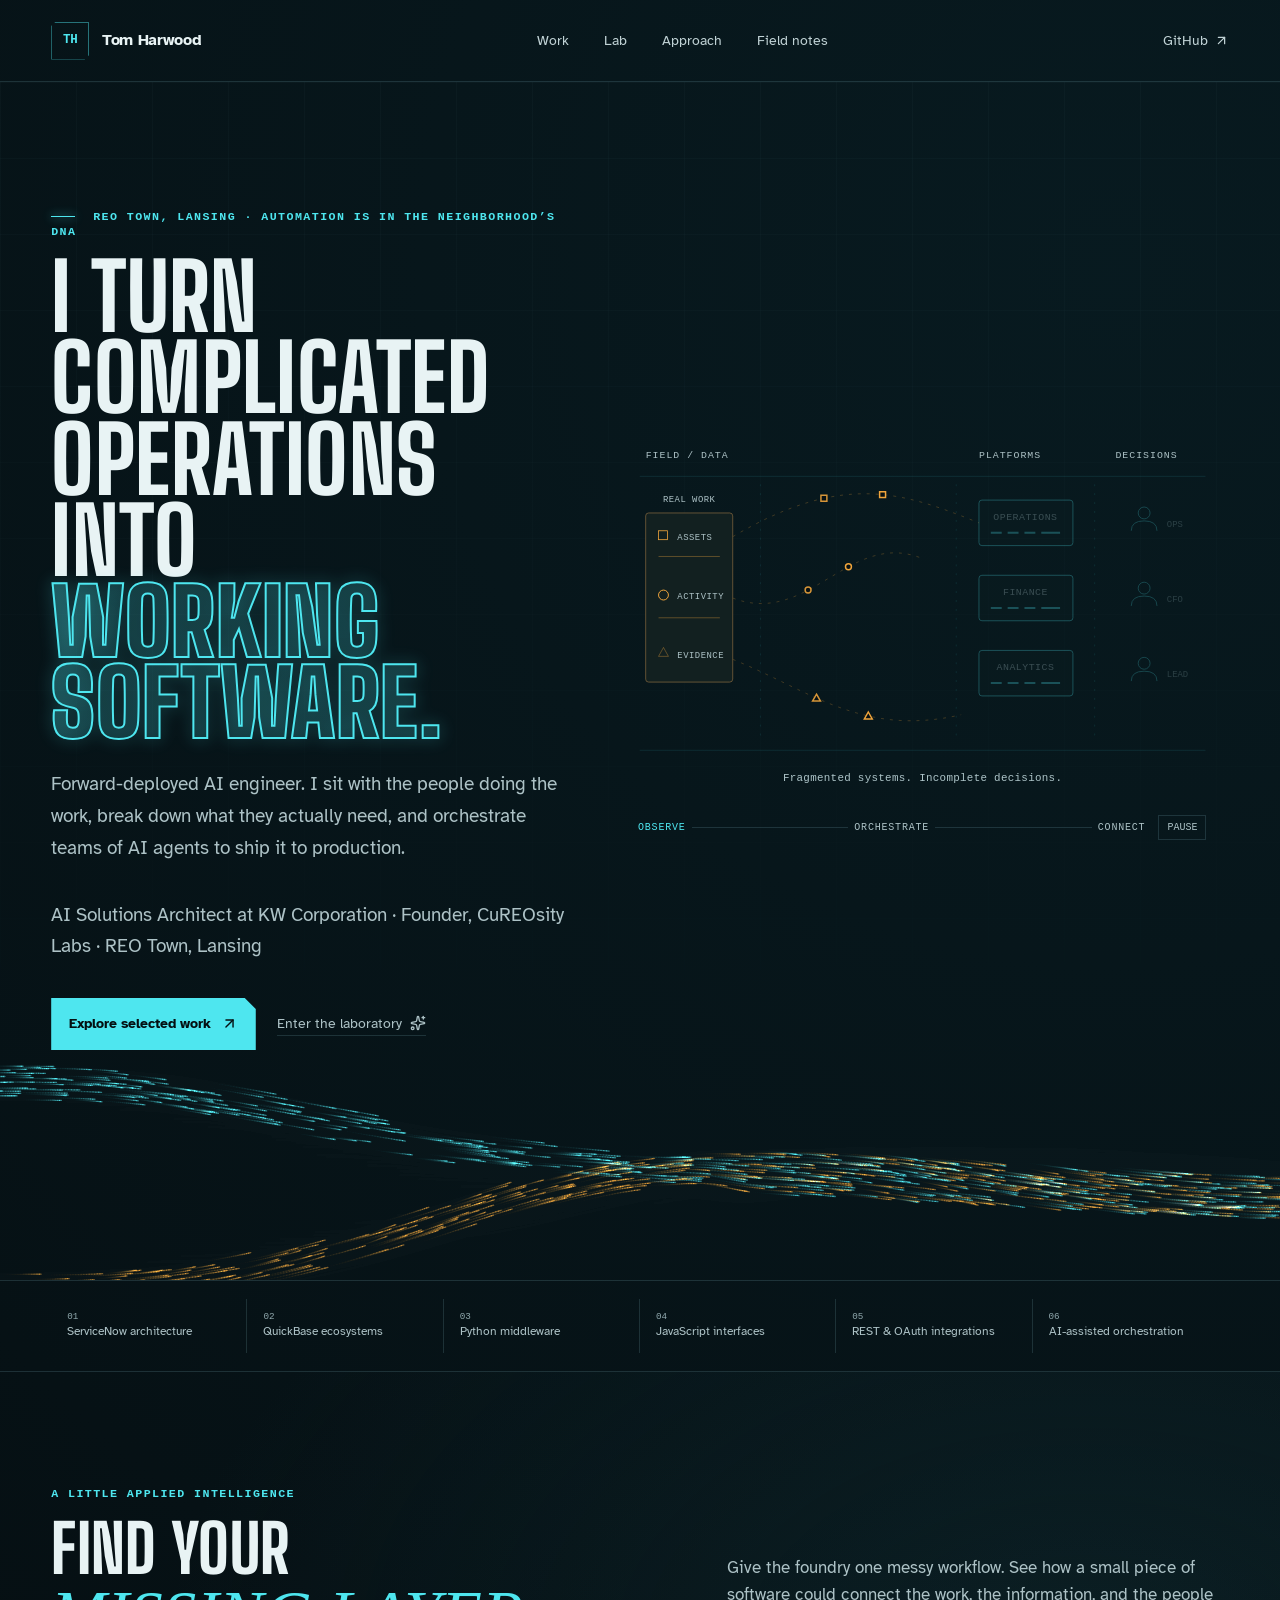
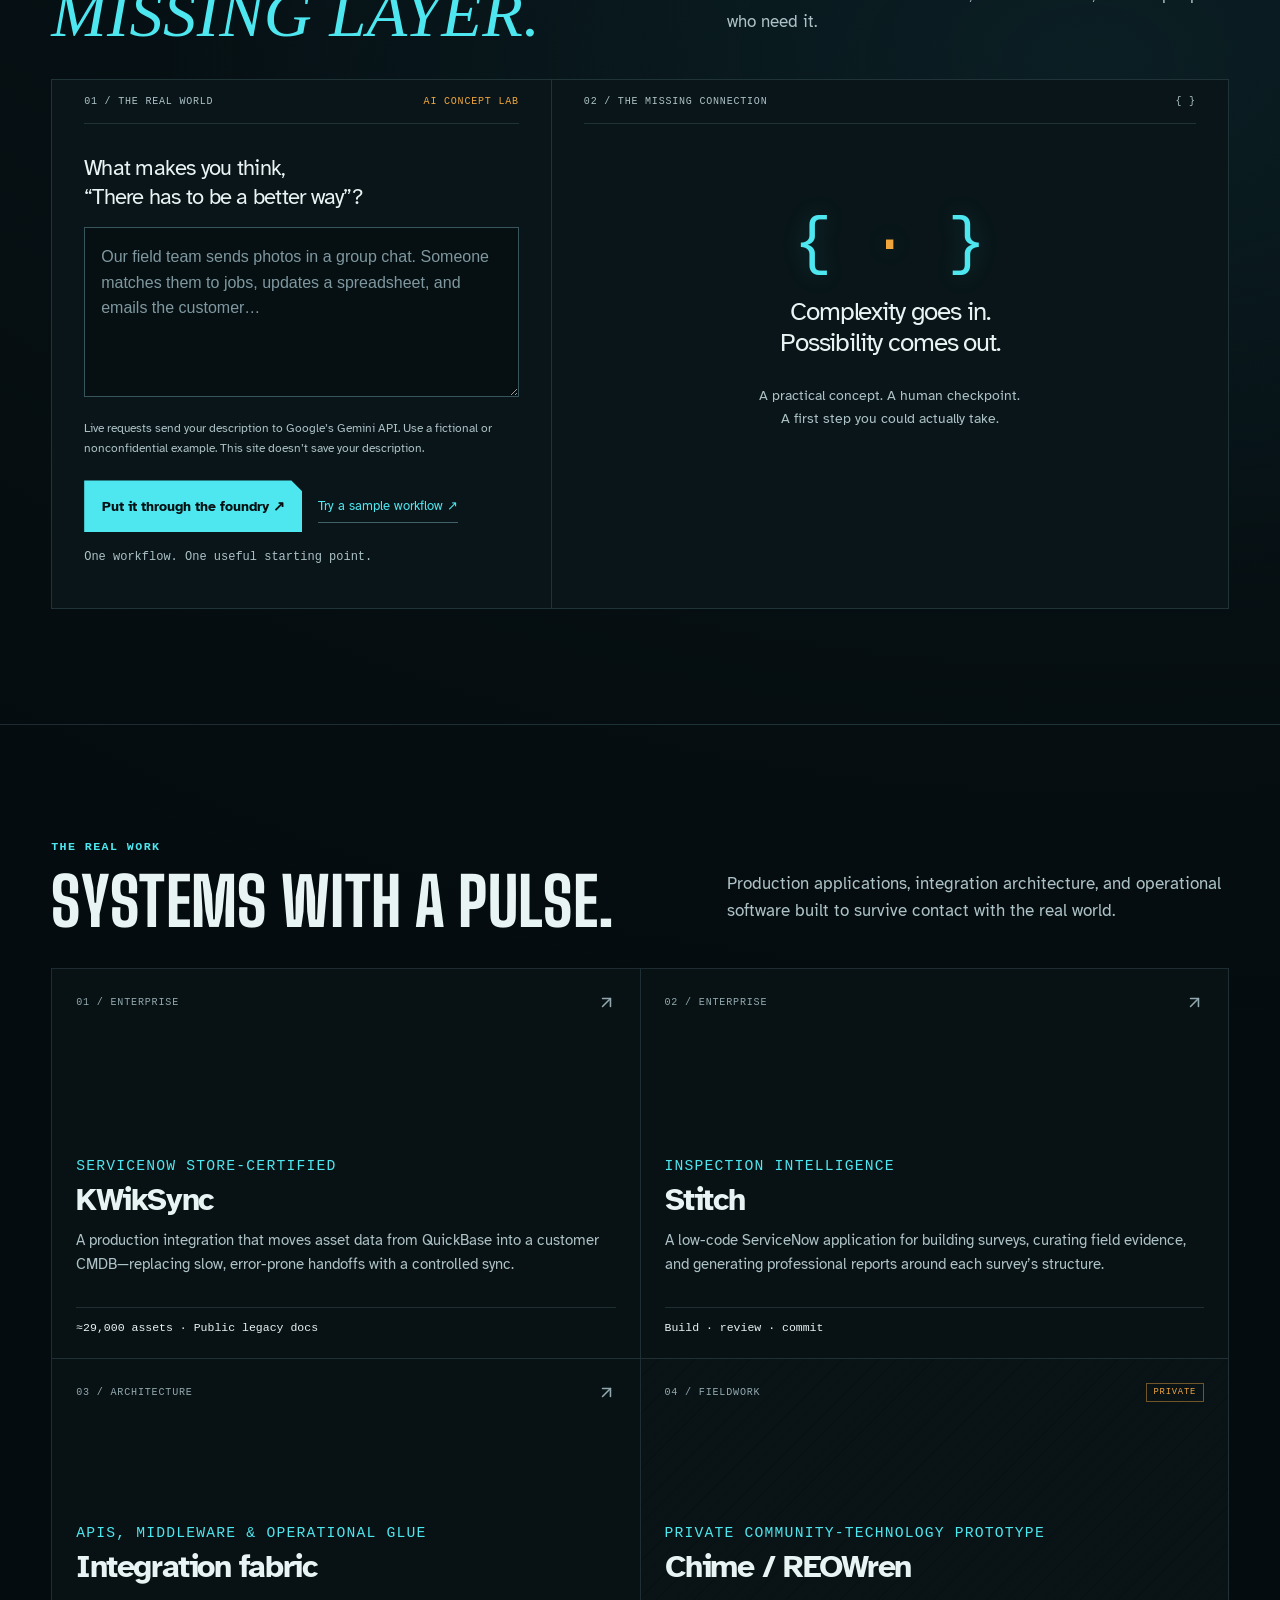
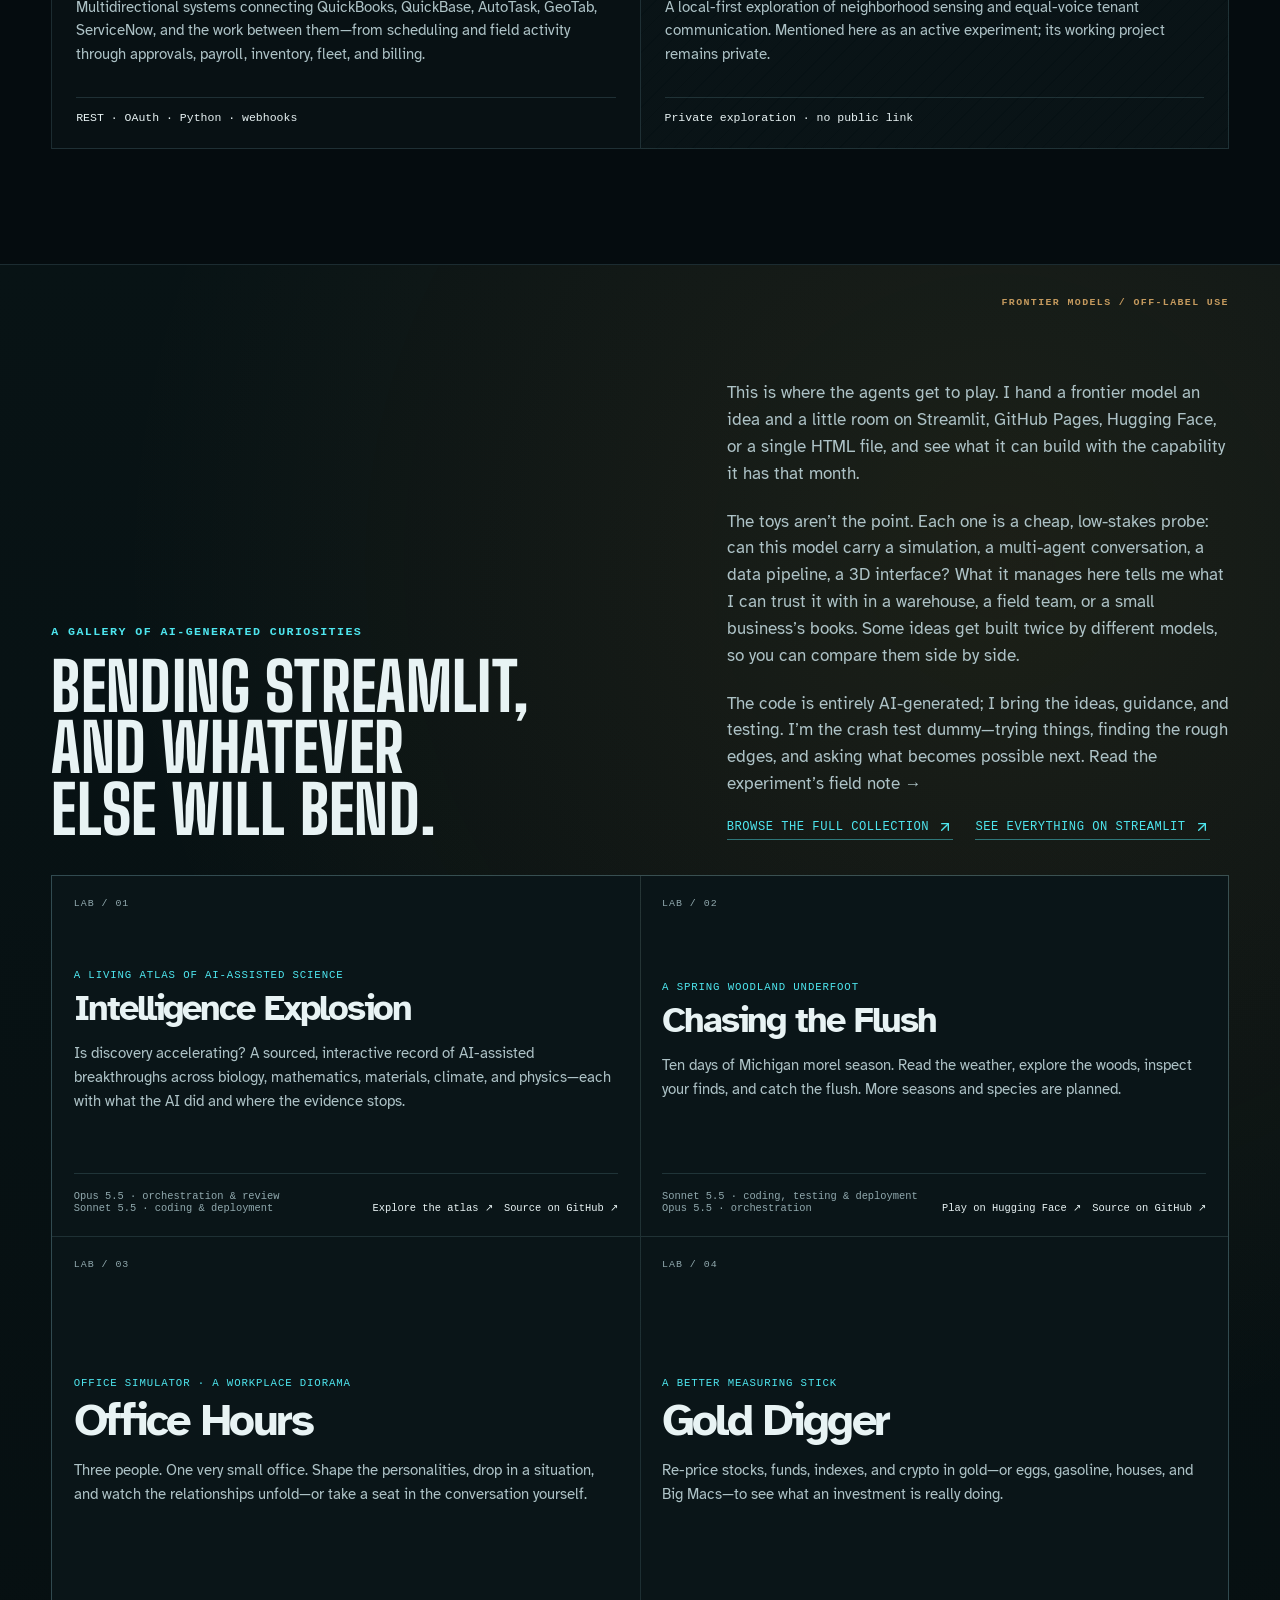
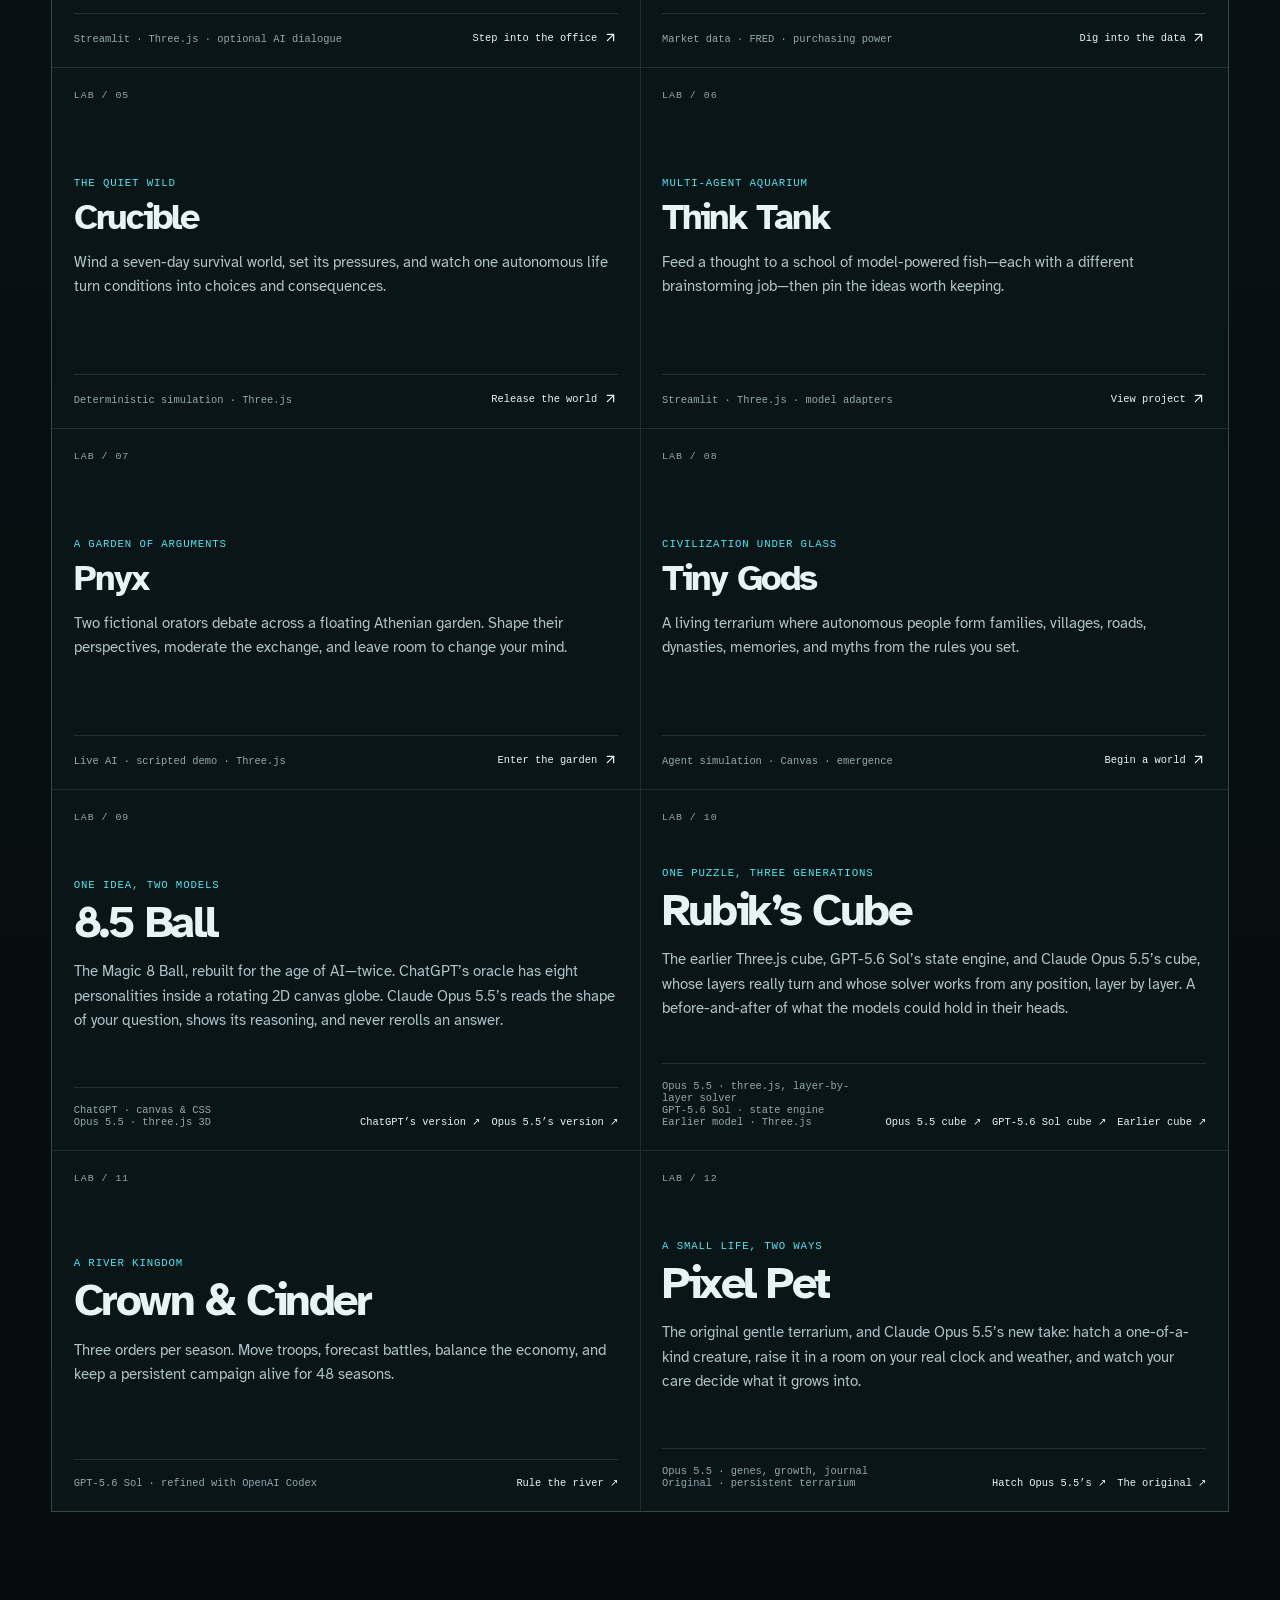
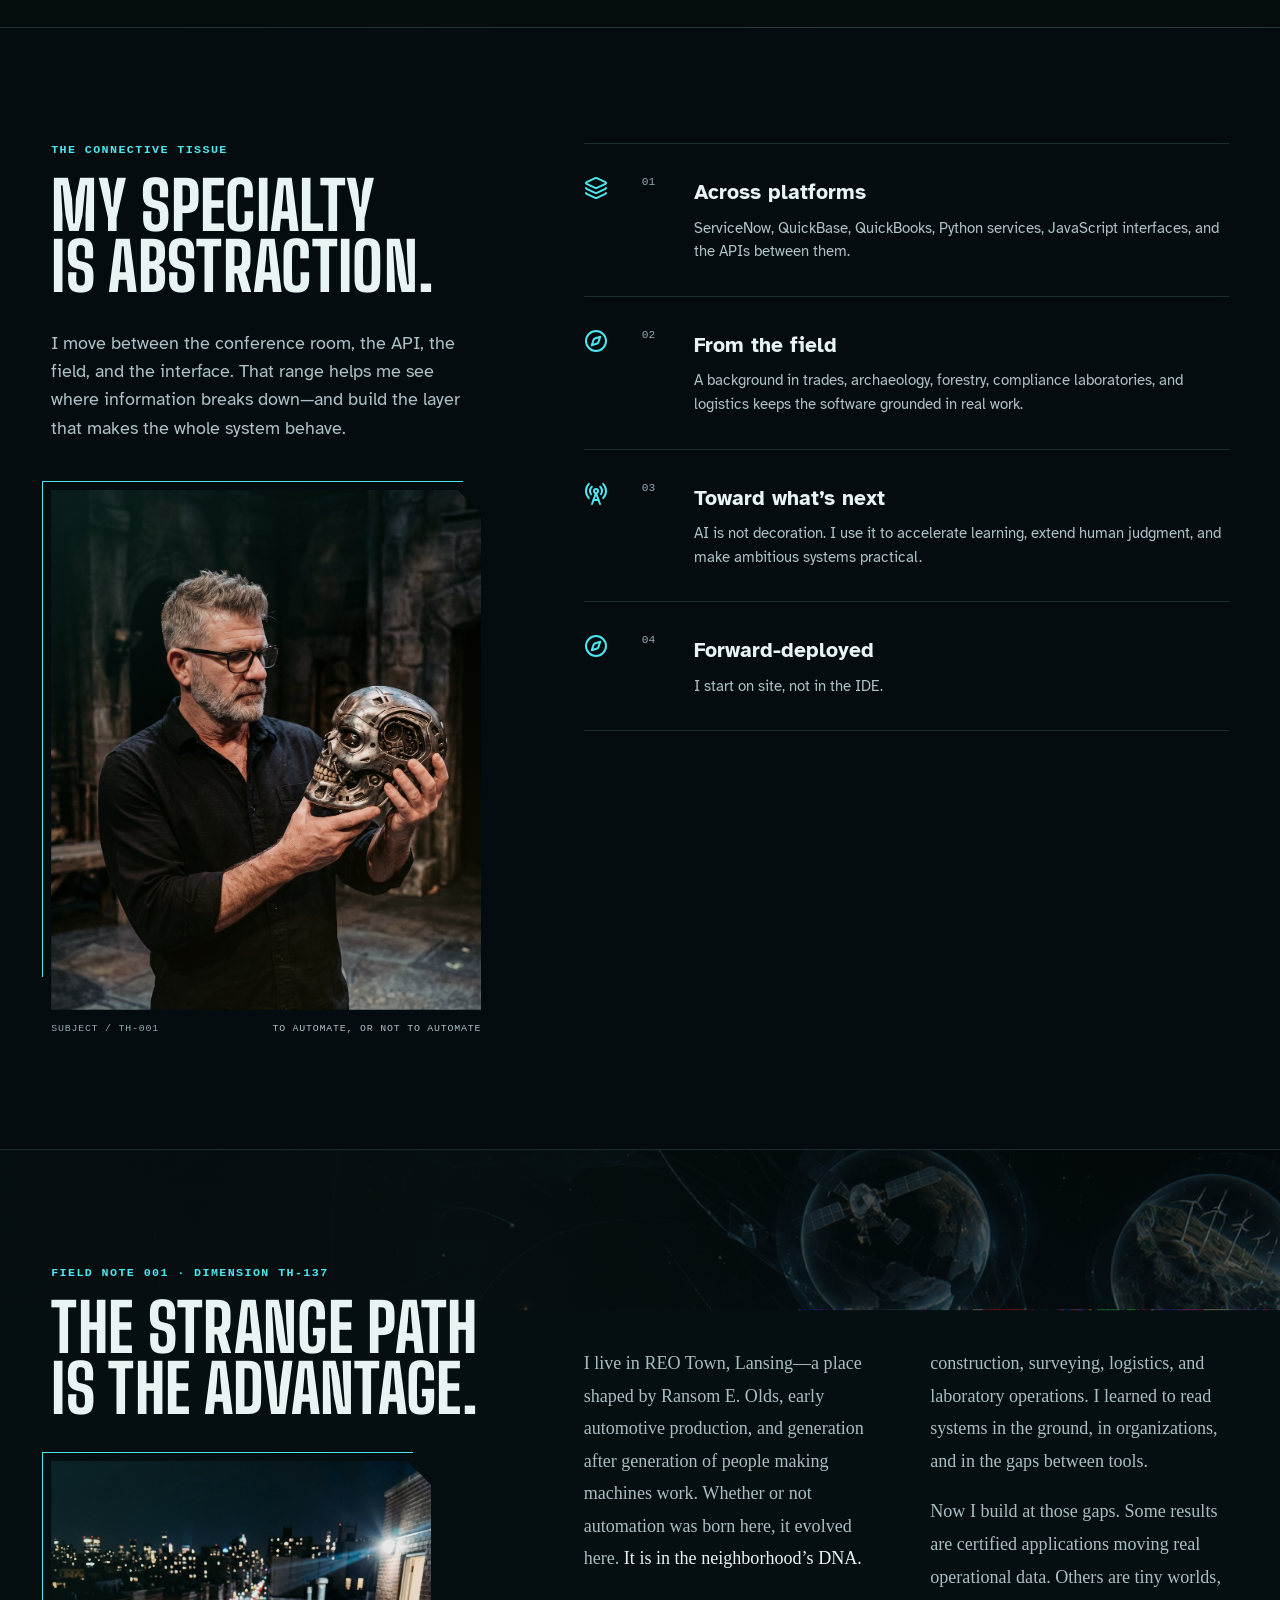
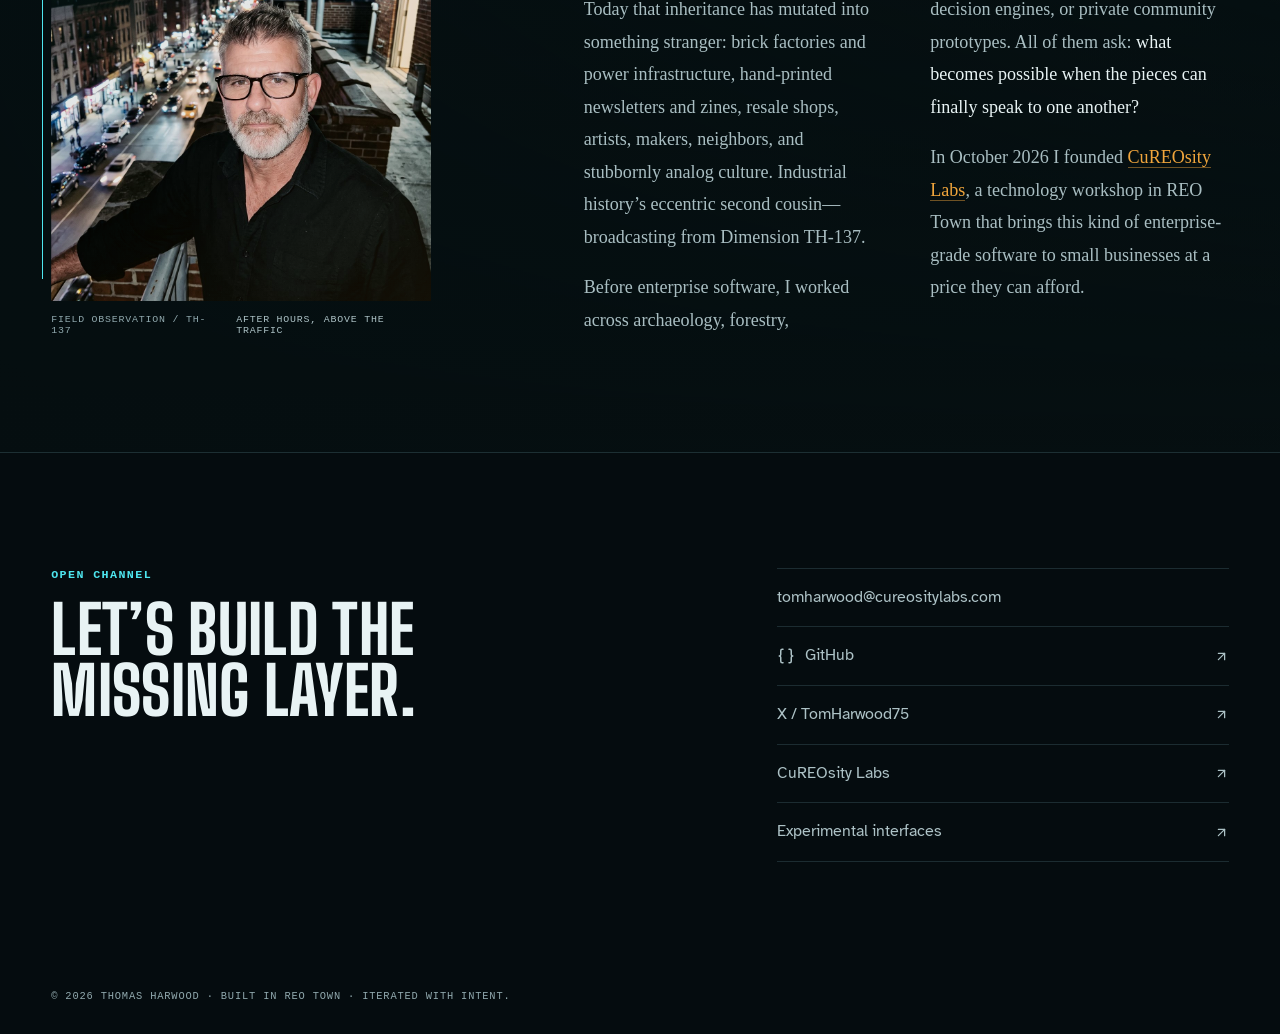
==== commit d5bb3cd9: "Reposition personal page around forward-deployed AI engineering" ====
--- a/index.html
+++ b/index.html
@@ -13,7 +13,7 @@
 <script defer src="foundry-config.js"></script>
 <script defer src="foundry.js"></script>
 <script defer src="river.js"></script>
-</head><body><main><header class="site-header"><a class="wordmark" href="#top" aria-label="Tom Harwood home"><span class="mark">TH</span><span>Tom Harwood</span></a><nav aria-label="Main navigation"><a href="#work">Work</a><a href="#laboratory">Lab</a><a href="#approach">Approach</a><a href="#field-notes">Field notes</a></nav><a class="header-link" href="https://github.com/ncypher" target="_blank" rel="noreferrer">GitHub <svg xmlns="http://www.w3.org/2000/svg" width="15" height="15" viewBox="0 0 24 24" fill="none" stroke="currentColor" stroke-width="2" stroke-linecap="round" stroke-linejoin="round" class="lucide lucide-arrow-up-right" aria-hidden="true"><path d="M7 7h10v10"></path><path d="M7 17 17 7"></path></svg></a></header><section class="hero" id="top"><div class="hero-grid" aria-hidden="true"></div><canvas id="hero-river" class="hero-river" aria-hidden="true"></canvas><div class="hero-copy"><p class="kicker"><span></span> REO Town, Lansing · Automation is in the neighborhood’s DNA</p><h1>I turn complicated operations into <em>working software.</em></h1><p class="hero-lede">I’m Tom Harwood—an AI Solutions Architect and full-stack builder connecting enterprise platforms, practical automation, and human-centered interfaces.</p><div class="hero-actions"><a class="primary-button" href="#work">Explore selected work <svg xmlns="http://www.w3.org/2000/svg" width="17" height="17" viewBox="0 0 24 24" fill="none" stroke="currentColor" stroke-width="2" stroke-linecap="round" stroke-linejoin="round" class="lucide lucide-arrow-up-right" aria-hidden="true"><path d="M7 7h10v10"></path><path d="M7 17 17 7"></path></svg></a><a class="text-button" href="https://ncypher.github.io/tomfoolery/" target="_blank" rel="noreferrer">Enter the laboratory <svg xmlns="http://www.w3.org/2000/svg" width="16" height="16" viewBox="0 0 24 24" fill="none" stroke="currentColor" stroke-width="2" stroke-linecap="round" stroke-linejoin="round" class="lucide lucide-sparkles" aria-hidden="true"><path d="M11.017 2.814a1 1 0 0 1 1.966 0l1.051 5.558a2 2 0 0 0 1.594 1.594l5.558 1.051a1 1 0 0 1 0 1.966l-5.558 1.051a2 2 0 0 0-1.594 1.594l-1.051 5.558a1 1 0 0 1-1.966 0l-1.051-5.558a2 2 0 0 0-1.594-1.594l-5.558-1.051a1 1 0 0 1 0-1.966l5.558-1.051a2 2 0 0 0 1.594-1.594z"></path><path d="M20 2v4"></path><path d="M22 4h-4"></path><circle cx="4" cy="20" r="2"></circle></svg></a></div></div><div class="system-window foundry-window" id="abstraction-foundry">
+</head><body><main><header class="site-header"><a class="wordmark" href="#top" aria-label="Tom Harwood home"><span class="mark">TH</span><span>Tom Harwood</span></a><nav aria-label="Main navigation"><a href="#work">Work</a><a href="#laboratory">Lab</a><a href="#approach">Approach</a><a href="#field-notes">Field notes</a></nav><a class="header-link" href="https://github.com/ncypher" target="_blank" rel="noreferrer">GitHub <svg xmlns="http://www.w3.org/2000/svg" width="15" height="15" viewBox="0 0 24 24" fill="none" stroke="currentColor" stroke-width="2" stroke-linecap="round" stroke-linejoin="round" class="lucide lucide-arrow-up-right" aria-hidden="true"><path d="M7 7h10v10"></path><path d="M7 17 17 7"></path></svg></a></header><section class="hero" id="top"><div class="hero-grid" aria-hidden="true"></div><canvas id="hero-river" class="hero-river" aria-hidden="true"></canvas><div class="hero-copy"><p class="kicker"><span></span> REO Town, Lansing · Automation is in the neighborhood’s DNA</p><h1>I turn complicated operations into <em>working software.</em></h1><p class="hero-lede">Forward-deployed AI engineer. I sit with the people doing the work, break down what they actually need, and orchestrate teams of AI agents to ship it to production.</p><p class="hero-lede">AI Solutions Architect at KW Corporation · Founder, CuREOsity Labs · REO Town, Lansing</p><div class="hero-actions"><a class="primary-button" href="#work">Explore selected work <svg xmlns="http://www.w3.org/2000/svg" width="17" height="17" viewBox="0 0 24 24" fill="none" stroke="currentColor" stroke-width="2" stroke-linecap="round" stroke-linejoin="round" class="lucide lucide-arrow-up-right" aria-hidden="true"><path d="M7 7h10v10"></path><path d="M7 17 17 7"></path></svg></a><a class="text-button" href="https://ncypher.github.io/tomfoolery/" target="_blank" rel="noreferrer">Enter the laboratory <svg xmlns="http://www.w3.org/2000/svg" width="16" height="16" viewBox="0 0 24 24" fill="none" stroke="currentColor" stroke-width="2" stroke-linecap="round" stroke-linejoin="round" class="lucide lucide-sparkles" aria-hidden="true"><path d="M11.017 2.814a1 1 0 0 1 1.966 0l1.051 5.558a2 2 0 0 0 1.594 1.594l5.558 1.051a1 1 0 0 1 0 1.966l-5.558 1.051a2 2 0 0 0-1.594 1.594l-1.051 5.558a1 1 0 0 1-1.966 0l-1.051-5.558a2 2 0 0 0-1.594-1.594l-5.558-1.051a1 1 0 0 1 0-1.966l5.558-1.051a2 2 0 0 0 1.594-1.594z"></path><path d="M20 2v4"></path><path d="M22 4h-4"></path><circle cx="4" cy="20" r="2"></circle></svg></a></div></div><div class="system-window foundry-window" id="abstraction-foundry">
 <div class="window-bar"><span></span><span></span><span></span><b>systems / the-missing-layer</b></div>
 <div class="system-canvas foundry-canvas">
 <svg class="foundry-map" viewBox="0 0 620 390" role="img" aria-labelledby="foundry-title foundry-desc">
@@ -80,7 +80,7 @@
     </div>
   </div>
 </section>
-<section class="section" id="work"><div class="section-heading"><div><p class="kicker">The real work</p><h2>Systems with a pulse.</h2></div><p>Production applications, integration architecture, and operational software built to survive contact with the real world.</p></div><div class="project-grid work-grid"><a class="project-card " href="https://github.com/ncypher/KWikSync-docs" target="_blank" rel="noreferrer" aria-disabled="false"><div class="project-top"><span>01 / Enterprise</span><svg xmlns="http://www.w3.org/2000/svg" width="19" height="19" viewBox="0 0 24 24" fill="none" stroke="currentColor" stroke-width="2" stroke-linecap="round" stroke-linejoin="round" class="lucide lucide-arrow-up-right" aria-hidden="true"><path d="M7 7h10v10"></path><path d="M7 17 17 7"></path></svg></div><p class="project-eyebrow">ServiceNow Store-certified</p><h3>KWikSync</h3><p>A production integration that moves asset data from QuickBase into a customer CMDB—replacing slow, error-prone handoffs with a controlled sync.</p><div class="project-metric">≈29,000 assets · Public legacy docs</div></a><a class="project-card " href="https://github.com/ncypher/stitch-public" target="_blank" rel="noreferrer" aria-disabled="false"><div class="project-top"><span>02 / Enterprise</span><svg xmlns="http://www.w3.org/2000/svg" width="19" height="19" viewBox="0 0 24 24" fill="none" stroke="currentColor" stroke-width="2" stroke-linecap="round" stroke-linejoin="round" class="lucide lucide-arrow-up-right" aria-hidden="true"><path d="M7 7h10v10"></path><path d="M7 17 17 7"></path></svg></div><p class="project-eyebrow">Inspection intelligence</p><h3>Stitch</h3><p>A low-code ServiceNow application for building surveys, curating field evidence, and generating professional reports around each survey’s structure.</p><div class="project-metric">Build · review · commit</div></a><a class="project-card " href="#approach" rel="noreferrer" aria-disabled="false"><div class="project-top"><span>03 / Architecture</span><svg xmlns="http://www.w3.org/2000/svg" width="19" height="19" viewBox="0 0 24 24" fill="none" stroke="currentColor" stroke-width="2" stroke-linecap="round" stroke-linejoin="round" class="lucide lucide-arrow-up-right" aria-hidden="true"><path d="M7 7h10v10"></path><path d="M7 17 17 7"></path></svg></div><p class="project-eyebrow">APIs, middleware &amp; operational glue</p><h3>Integration fabric</h3><p>Multidirectional systems connecting QuickBooks, QuickBase, AutoTask, GeoTab, ServiceNow, and the work between them—from scheduling and field activity through approvals, payroll, inventory, fleet, and billing.</p><div class="project-metric">REST · OAuth · Python · webhooks</div></a><a class="project-card private-card" rel="noreferrer" aria-disabled="true"><div class="project-top"><span>04 / Fieldwork</span><span class="private-stamp">PRIVATE</span></div><p class="project-eyebrow">Private community-technology prototype</p><h3>Chime / REOWren</h3><p>A local-first exploration of neighborhood sensing and equal-voice tenant communication. Mentioned here as an active experiment; its working project remains private.</p><div class="project-metric">Private exploration · no public link</div></a></div></section><section class="section playground" id="laboratory"><div class="section-heading playground-heading"><div><p class="kicker">A gallery of AI-generated curiosities</p><h2>Bending Streamlit, and whatever else will bend.</h2></div><div><p style="margin-bottom:1.3rem;color:var(--muted);font-size:1.05rem">This is where the agents get to play. I hand a frontier model an idea and a little room on Streamlit, GitHub Pages, Hugging Face, or a single HTML file, and see what it can build with the capability it has that month.</p><p style="margin-bottom:1.3rem;color:var(--muted);font-size:1.05rem">The toys aren’t the point. Each one is a cheap, low-stakes probe: can this model carry a simulation, a multi-agent conversation, a data pipeline, a 3D interface? What it manages here tells me what I can trust it with in a warehouse, a field team, or a small business’s books. Some ideas get built twice by different models, so you can compare them side by side.</p><p style="margin-bottom:1.3rem;color:var(--muted);font-size:1.05rem">The code is entirely AI-generated; I bring the ideas, guidance, and testing. I’m the crash test dummy—trying things, finding the rough edges, and asking what becomes possible next. <a href="https://ncypher.github.io/tomfoolery/journal/2026/09-30-crash-test-dummy.html">Read the experiment’s field note →</a></p><div style="display:flex;flex-wrap:wrap;gap:1.4rem"><a style="display:inline-flex;align-items:center;gap:.5rem;padding-bottom:.25rem;border-bottom:1px solid rgba(78,230,239,.45);color:var(--cyan);font:.76rem ui-monospace,monospace;letter-spacing:.04em;text-transform:uppercase" href="https://ncypher.github.io/tomfoolery/" target="_blank" rel="noreferrer">Browse the full collection <svg xmlns="http://www.w3.org/2000/svg" width="16" height="16" viewBox="0 0 24 24" fill="none" stroke="currentColor" stroke-width="2" stroke-linecap="round" stroke-linejoin="round" class="lucide lucide-arrow-up-right" aria-hidden="true"><path d="M7 7h10v10"></path><path d="M7 17 17 7"></path></svg></a><a style="display:inline-flex;align-items:center;gap:.5rem;padding-bottom:.25rem;border-bottom:1px solid rgba(78,230,239,.45);color:var(--cyan);font:.76rem ui-monospace,monospace;letter-spacing:.04em;text-transform:uppercase" href="https://share.streamlit.io/user/ncypher" target="_blank" rel="noreferrer">See everything on Streamlit <svg xmlns="http://www.w3.org/2000/svg" width="16" height="16" viewBox="0 0 24 24" fill="none" stroke="currentColor" stroke-width="2" stroke-linecap="round" stroke-linejoin="round" class="lucide lucide-arrow-up-right" aria-hidden="true"><path d="M7 7h10v10"></path><path d="M7 17 17 7"></path></svg></a></div></div></div><div class="experiment-grid"><article class="experiment-card feature-1"><div class="experiment-index">LAB / 01</div><div class="experiment-copy"><p class="project-eyebrow">A living atlas of AI-assisted science</p><h3>Intelligence Explosion</h3><p>Is discovery accelerating? A sourced, interactive record of AI-assisted breakthroughs across biology, mathematics, materials, climate, and physics—each with what the AI did and where the evidence stops.</p></div><div class="experiment-foot"><span>Opus 5.5 · orchestration &amp; review<br>Sonnet 5.5 · coding &amp; deployment</span><b><a href="https://ncypher.github.io/intelligence_explosion/" target="_blank" rel="noreferrer">Explore the atlas ↗</a><br><a href="https://github.com/ncypher/intelligence_explosion" target="_blank" rel="noreferrer">Source on GitHub ↗</a></b></div></article><article class="experiment-card feature-2"><div class="experiment-index">LAB / 02</div><div class="experiment-copy"><p class="project-eyebrow">A spring woodland underfoot</p><h3>Chasing the Flush</h3><p>Ten days of Michigan morel season. Read the weather, explore the woods, inspect your finds, and catch the flush. More seasons and species are planned.</p></div><div class="experiment-foot"><span>Sonnet 5.5 · coding, testing &amp; deployment<br>Opus 5.5 · orchestration</span><b><a href="https://huggingface.co/spaces/Strange-Loop/chasing.the.flush" target="_blank" rel="noreferrer">Play on Hugging Face ↗</a><br><a href="https://github.com/ncypher/chasing.the.flush" target="_blank" rel="noreferrer">Source on GitHub ↗</a></b></div></article><a class="experiment-card feature-3" href="https://office-simulator.streamlit.app/" target="_blank" rel="noreferrer"><div class="experiment-index">LAB / 03</div><div class="experiment-copy"><p class="project-eyebrow">Office Simulator · a workplace diorama</p><h3>Office Hours</h3><p>Three people. One very small office. Shape the personalities, drop in a situation, and watch the relationships unfold—or take a seat in the conversation yourself.</p></div><div class="experiment-foot"><span>Streamlit · Three.js · optional AI dialogue</span><b>Step into the office <svg xmlns="http://www.w3.org/2000/svg" width="15" height="15" viewBox="0 0 24 24" fill="none" stroke="currentColor" stroke-width="2" stroke-linecap="round" stroke-linejoin="round" class="lucide lucide-arrow-up-right" aria-hidden="true"><path d="M7 7h10v10"></path><path d="M7 17 17 7"></path></svg></b></div></a><a class="experiment-card feature-4" href="https://gold-digger.streamlit.app/" target="_blank" rel="noreferrer"><div class="experiment-index">LAB / 04</div><div class="experiment-copy"><p class="project-eyebrow">A better measuring stick</p><h3>Gold Digger</h3><p>Re-price stocks, funds, indexes, and crypto in gold—or eggs, gasoline, houses, and Big Macs—to see what an investment is really doing.</p></div><div class="experiment-foot"><span>Market data · FRED · purchasing power</span><b>Dig into the data <svg xmlns="http://www.w3.org/2000/svg" width="15" height="15" viewBox="0 0 24 24" fill="none" stroke="currentColor" stroke-width="2" stroke-linecap="round" stroke-linejoin="round" class="lucide lucide-arrow-up-right" aria-hidden="true"><path d="M7 7h10v10"></path><path d="M7 17 17 7"></path></svg></b></div></a><a class="experiment-card feature-5" href="https://crucible-dynamic.streamlit.app/" target="_blank" rel="noreferrer"><div class="experiment-index">LAB / 05</div><div class="experiment-copy"><p class="project-eyebrow">The quiet wild</p><h3>Crucible</h3><p>Wind a seven-day survival world, set its pressures, and watch one autonomous life turn conditions into choices and consequences.</p></div><div class="experiment-foot"><span>Deterministic simulation · Three.js</span><b>Release the world <svg xmlns="http://www.w3.org/2000/svg" width="15" height="15" viewBox="0 0 24 24" fill="none" stroke="currentColor" stroke-width="2" stroke-linecap="round" stroke-linejoin="round" class="lucide lucide-arrow-up-right" aria-hidden="true"><path d="M7 7h10v10"></path><path d="M7 17 17 7"></path></svg></b></div></a><a class="experiment-card feature-6" href="https://github.com/ncypher/think_tank" target="_blank" rel="noreferrer"><div class="experiment-index">LAB / 06</div><div class="experiment-copy"><p class="project-eyebrow">Multi-agent aquarium</p><h3>Think Tank</h3><p>Feed a thought to a school of model-powered fish—each with a different brainstorming job—then pin the ideas worth keeping.</p></div><div class="experiment-foot"><span>Streamlit · Three.js · model adapters</span><b>View project <svg xmlns="http://www.w3.org/2000/svg" width="15" height="15" viewBox="0 0 24 24" fill="none" stroke="currentColor" stroke-width="2" stroke-linecap="round" stroke-linejoin="round" class="lucide lucide-arrow-up-right" aria-hidden="true"><path d="M7 7h10v10"></path><path d="M7 17 17 7"></path></svg></b></div></a><a class="experiment-card feature-7" href="https://pnyx-floating-garden.streamlit.app/" target="_blank" rel="noreferrer"><div class="experiment-index">LAB / 07</div><div class="experiment-copy"><p class="project-eyebrow">A garden of arguments</p><h3>Pnyx</h3><p>Two fictional orators debate across a floating Athenian garden. Shape their perspectives, moderate the exchange, and leave room to change your mind.</p></div><div class="experiment-foot"><span>Live AI · scripted demo · Three.js</span><b>Enter the garden <svg xmlns="http://www.w3.org/2000/svg" width="15" height="15" viewBox="0 0 24 24" fill="none" stroke="currentColor" stroke-width="2" stroke-linecap="round" stroke-linejoin="round" class="lucide lucide-arrow-up-right" aria-hidden="true"><path d="M7 7h10v10"></path><path d="M7 17 17 7"></path></svg></b></div></a><a class="experiment-card feature-8" href="https://tiny-gods.streamlit.app/" target="_blank" rel="noreferrer"><div class="experiment-index">LAB / 08</div><div class="experiment-copy"><p class="project-eyebrow">Civilization under glass</p><h3>Tiny Gods</h3><p>A living terrarium where autonomous people form families, villages, roads, dynasties, memories, and myths from the rules you set.</p></div><div class="experiment-foot"><span>Agent simulation · Canvas · emergence</span><b>Begin a world <svg xmlns="http://www.w3.org/2000/svg" width="15" height="15" viewBox="0 0 24 24" fill="none" stroke="currentColor" stroke-width="2" stroke-linecap="round" stroke-linejoin="round" class="lucide lucide-arrow-up-right" aria-hidden="true"><path d="M7 7h10v10"></path><path d="M7 17 17 7"></path></svg></b></div></a><article class="experiment-card feature-9"><div class="experiment-index">LAB / 09</div><div class="experiment-copy"><p class="project-eyebrow">One idea, two models</p><h3>8.5 Ball</h3><p>The Magic 8 Ball, rebuilt for the age of AI—twice. ChatGPT’s oracle has eight personalities inside a rotating 2D canvas globe. Claude Opus 5.5’s reads the shape of your question, shows its reasoning, and never rerolls an answer.</p></div><div class="experiment-foot"><span>ChatGPT · canvas &amp; CSS<br>Opus 5.5 · three.js 3D</span><b><a href="https://ncypher.github.io/8.5_Ball/" target="_blank" rel="noreferrer">ChatGPT’s version ↗</a><br><a href="https://ncypher.github.io/8.5_Ball.Opus.5.5/" target="_blank" rel="noreferrer">Opus 5.5’s version ↗</a></b></div></article><article class="experiment-card feature-10"><div class="experiment-index">LAB / 10</div><div class="experiment-copy"><p class="project-eyebrow">One puzzle, three generations</p><h3>Rubik’s Cube</h3><p>The earlier Three.js cube, GPT-5.6 Sol’s state engine, and Claude Opus 5.5’s cube, whose layers really turn and whose solver works from any position, layer by layer. A before-and-after of what the models could hold in their heads.</p></div><div class="experiment-foot"><span>Opus 5.5 · three.js, layer-by-layer solver<br>GPT-5.6 Sol · state engine<br>Earlier model · Three.js</span><b><a href="https://ncypher.github.io/tomfoolery/rubiks-cube-opus-5-5.html" target="_blank" rel="noreferrer">Opus 5.5 cube ↗</a><br><a href="https://ncypher.github.io/tomfoolery/rubiks-cube-gpt-5-6-sol.html" target="_blank" rel="noreferrer">GPT-5.6 Sol cube ↗</a><br><a href="https://ncypher.github.io/tomfoolery/rubiks-cube-pro.html" target="_blank" rel="noreferrer">Earlier cube ↗</a></b></div></article><article class="experiment-card feature-11"><div class="experiment-index">LAB / 11</div><div class="experiment-copy"><p class="project-eyebrow">A river kingdom</p><h3>Crown &amp; Cinder</h3><p>Three orders per season. Move troops, forecast battles, balance the economy, and keep a persistent campaign alive for 48 seasons.</p></div><div class="experiment-foot"><span>GPT-5.6 Sol · refined with OpenAI Codex</span><b><a href="https://ncypher.github.io/tomfoolery/crown-and-cinder.html" target="_blank" rel="noreferrer">Rule the river ↗</a></b></div></article><article class="experiment-card feature-12"><div class="experiment-index">LAB / 12</div><div class="experiment-copy"><p class="project-eyebrow">A small life, two ways</p><h3>Pixel Pet</h3><p>The original gentle terrarium, and Claude Opus 5.5’s new take: hatch a one-of-a-kind creature, raise it in a room on your real clock and weather, and watch your care decide what it grows into.</p></div><div class="experiment-foot"><span>Opus 5.5 · genes, growth, journal<br>Original · persistent terrarium</span><b><a href="https://ncypher.github.io/Opus.5.5_pixel.pet/" target="_blank" rel="noreferrer">Hatch Opus 5.5’s ↗</a><br><a href="https://ncypher.github.io/tomfoolery/pixel-pet.html" target="_blank" rel="noreferrer">The original ↗</a></b></div></article></div></section><section class="section approach" id="approach"><div class="approach-statement"><p class="kicker">The connective tissue</p><h2>My specialty is abstraction.</h2><p>I move between the conference room, the API, the field, and the interface. That range helps me see where information breaks down—and build the layer that makes the whole system behave.</p><figure class="field-portrait"><div><img src="tom-t800.jpg" width="1100" height="1473" loading="lazy" decoding="async" alt="Tom Harwood on a stone-walled stage, studying a chrome robot skull held up in both hands like Hamlet with Yorick"/></div><figcaption><span>Subject / TH-001</span><b>To automate, or not to automate</b></figcaption></figure></div><div class="approach-cards"><article><svg xmlns="http://www.w3.org/2000/svg" width="24" height="24" viewBox="0 0 24 24" fill="none" stroke="currentColor" stroke-width="2" stroke-linecap="round" stroke-linejoin="round" class="lucide lucide-layers" aria-hidden="true"><path d="M12.83 2.18a2 2 0 0 0-1.66 0L2.6 6.08a1 1 0 0 0 0 1.83l8.58 3.91a2 2 0 0 0 1.66 0l8.58-3.9a1 1 0 0 0 0-1.83z"></path><path d="M2 12a1 1 0 0 0 .58.91l8.6 3.91a2 2 0 0 0 1.65 0l8.58-3.9A1 1 0 0 0 22 12"></path><path d="M2 17a1 1 0 0 0 .58.91l8.6 3.91a2 2 0 0 0 1.65 0l8.58-3.9A1 1 0 0 0 22 17"></path></svg><span>01</span><h3>Across platforms</h3><p>ServiceNow, QuickBase, QuickBooks, Python services, JavaScript interfaces, and the APIs between them.</p></article><article><svg xmlns="http://www.w3.org/2000/svg" width="24" height="24" viewBox="0 0 24 24" fill="none" stroke="currentColor" stroke-width="2" stroke-linecap="round" stroke-linejoin="round" class="lucide lucide-compass" aria-hidden="true"><circle cx="12" cy="12" r="10"></circle><path d="m16.24 7.76-1.804 5.411a2 2 0 0 1-1.265 1.265L7.76 16.24l1.804-5.411a2 2 0 0 1 1.265-1.265z"></path></svg><span>02</span><h3>From the field</h3><p>A background in trades, archaeology, forestry, compliance laboratories, and logistics keeps the software grounded in real work.</p></article><article><svg xmlns="http://www.w3.org/2000/svg" width="24" height="24" viewBox="0 0 24 24" fill="none" stroke="currentColor" stroke-width="2" stroke-linecap="round" stroke-linejoin="round" class="lucide lucide-radio-tower" aria-hidden="true"><path d="M4.9 16.1C1 12.2 1 5.8 4.9 1.9"></path><path d="M7.8 4.7a6.14 6.14 0 0 0-.8 7.5"></path><circle cx="12" cy="9" r="2"></circle><path d="M16.2 4.8c2 2 2.26 5.11.8 7.47"></path><path d="M19.1 1.9a9.96 9.96 0 0 1 0 14.1"></path><path d="M9.5 18h5"></path><path d="m8 22 4-11 4 11"></path></svg><span>03</span><h3>Toward what’s next</h3><p>AI is not decoration. I use it to accelerate learning, extend human judgment, and make ambitious systems practical.</p></article></div></section><section class="section field-notes" id="field-notes"><div><p class="kicker">Field note 001 · Dimension TH-137</p><h2>The strange path is the advantage.</h2><figure class="field-portrait rooftop"><div><img src="tom-rooftop.jpg" width="1100" height="1473" loading="lazy" decoding="async" alt="Tom Harwood at night on a brick rooftop, city lights and a long street of traffic behind him"/></div><figcaption><span>Field observation / TH-137</span><b>After hours, above the traffic</b></figcaption></figure></div><div class="note-body"><p>I live in REO Town, Lansing—a place shaped by Ransom E. Olds, early automotive production, and generation after generation of people making machines work. Whether or not automation was born here, it evolved here. <strong>It is in the neighborhood’s DNA.</strong></p><p>Today that inheritance has mutated into something stranger: brick factories and power infrastructure, hand-printed newsletters and zines, resale shops, artists, makers, neighbors, and stubbornly analog culture. Industrial history’s eccentric second cousin—broadcasting from Dimension TH-137.</p><p>Before enterprise software, I worked across archaeology, forestry, construction, surveying, logistics, and laboratory operations. I learned to read systems in the ground, in organizations, and in the gaps between tools.</p><p>Now I build at those gaps. Some results are certified applications moving real operational data. Others are tiny worlds, decision engines, or private community prototypes. All of them ask: <strong>what becomes possible when the pieces can finally speak to one another?</strong></p><p>In October 2026 I founded <a href="https://cureositylabs.com" target="_blank" rel="noreferrer" style="color:var(--amber);border-bottom:1px solid rgba(240,165,60,.45)">CuREOsity Labs</a>, a technology workshop in REO Town that brings this kind of enterprise-grade software to small businesses at a price they can afford.</p></div></section><footer id="contact"><div><p class="kicker">Open channel</p><h2>Let’s build the missing layer.</h2></div><div class="footer-links"><a href="mailto:tomharwood@cureositylabs.com">tomharwood@cureositylabs.com</a><a href="https://github.com/ncypher" target="_blank" rel="noreferrer"><svg xmlns="http://www.w3.org/2000/svg" width="18" height="18" viewBox="0 0 24 24" fill="none" stroke="currentColor" stroke-width="2" stroke-linecap="round" stroke-linejoin="round" class="lucide lucide-braces" aria-hidden="true"><path d="M8 3H7a2 2 0 0 0-2 2v5a2 2 0 0 1-2 2 2 2 0 0 1 2 2v5c0 1.1.9 2 2 2h1"></path><path d="M16 21h1a2 2 0 0 0 2-2v-5c0-1.1.9-2 2-2a2 2 0 0 1-2-2V5a2 2 0 0 0-2-2h-1"></path></svg> GitHub <svg xmlns="http://www.w3.org/2000/svg" width="15" height="15" viewBox="0 0 24 24" fill="none" stroke="currentColor" stroke-width="2" stroke-linecap="round" stroke-linejoin="round" class="lucide lucide-arrow-up-right" aria-hidden="true"><path d="M7 7h10v10"></path><path d="M7 17 17 7"></path></svg></a><a href="https://x.com/TomHarwood75" target="_blank" rel="noreferrer">X / TomHarwood75 <svg xmlns="http://www.w3.org/2000/svg" width="15" height="15" viewBox="0 0 24 24" fill="none" stroke="currentColor" stroke-width="2" stroke-linecap="round" stroke-linejoin="round" class="lucide lucide-arrow-up-right" aria-hidden="true"><path d="M7 7h10v10"></path><path d="M7 17 17 7"></path></svg></a><a href="https://cureositylabs.com" target="_blank" rel="noreferrer">CuREOsity Labs <svg xmlns="http://www.w3.org/2000/svg" width="15" height="15" viewBox="0 0 24 24" fill="none" stroke="currentColor" stroke-width="2" stroke-linecap="round" stroke-linejoin="round" class="lucide lucide-arrow-up-right" aria-hidden="true"><path d="M7 7h10v10"></path><path d="M7 17 17 7"></path></svg></a><a href="https://ncypher.github.io/tomfoolery/" target="_blank" rel="noreferrer">Experimental interfaces <svg xmlns="http://www.w3.org/2000/svg" width="15" height="15" viewBox="0 0 24 24" fill="none" stroke="currentColor" stroke-width="2" stroke-linecap="round" stroke-linejoin="round" class="lucide lucide-arrow-up-right" aria-hidden="true"><path d="M7 7h10v10"></path><path d="M7 17 17 7"></path></svg></a></div><p class="copyright">© 2026 Thomas Harwood · Built in REO Town · Iterated with intent.</p></footer></main><script>
+<section class="section" id="work"><div class="section-heading"><div><p class="kicker">The real work</p><h2>Systems with a pulse.</h2></div><p>Production applications, integration architecture, and operational software built to survive contact with the real world.</p></div><div class="project-grid work-grid"><a class="project-card " href="https://github.com/ncypher/KWikSync-docs" target="_blank" rel="noreferrer" aria-disabled="false"><div class="project-top"><span>01 / Enterprise</span><svg xmlns="http://www.w3.org/2000/svg" width="19" height="19" viewBox="0 0 24 24" fill="none" stroke="currentColor" stroke-width="2" stroke-linecap="round" stroke-linejoin="round" class="lucide lucide-arrow-up-right" aria-hidden="true"><path d="M7 7h10v10"></path><path d="M7 17 17 7"></path></svg></div><p class="project-eyebrow">ServiceNow Store-certified</p><h3>KWikSync</h3><p>A production integration that moves asset data from QuickBase into a customer CMDB—replacing slow, error-prone handoffs with a controlled sync.</p><div class="project-metric">≈29,000 assets · Public legacy docs</div></a><a class="project-card " href="https://github.com/ncypher/stitch-public" target="_blank" rel="noreferrer" aria-disabled="false"><div class="project-top"><span>02 / Enterprise</span><svg xmlns="http://www.w3.org/2000/svg" width="19" height="19" viewBox="0 0 24 24" fill="none" stroke="currentColor" stroke-width="2" stroke-linecap="round" stroke-linejoin="round" class="lucide lucide-arrow-up-right" aria-hidden="true"><path d="M7 7h10v10"></path><path d="M7 17 17 7"></path></svg></div><p class="project-eyebrow">Inspection intelligence</p><h3>Stitch</h3><p>A low-code ServiceNow application for building surveys, curating field evidence, and generating professional reports around each survey’s structure.</p><div class="project-metric">Build · review · commit</div></a><a class="project-card " href="#approach" rel="noreferrer" aria-disabled="false"><div class="project-top"><span>03 / Architecture</span><svg xmlns="http://www.w3.org/2000/svg" width="19" height="19" viewBox="0 0 24 24" fill="none" stroke="currentColor" stroke-width="2" stroke-linecap="round" stroke-linejoin="round" class="lucide lucide-arrow-up-right" aria-hidden="true"><path d="M7 7h10v10"></path><path d="M7 17 17 7"></path></svg></div><p class="project-eyebrow">APIs, middleware &amp; operational glue</p><h3>Integration fabric</h3><p>Multidirectional systems connecting QuickBooks, QuickBase, AutoTask, GeoTab, ServiceNow, and the work between them—from scheduling and field activity through approvals, payroll, inventory, fleet, and billing.</p><div class="project-metric">REST · OAuth · Python · webhooks</div></a><a class="project-card private-card" rel="noreferrer" aria-disabled="true"><div class="project-top"><span>04 / Fieldwork</span><span class="private-stamp">PRIVATE</span></div><p class="project-eyebrow">Private community-technology prototype</p><h3>Chime / REOWren</h3><p>A local-first exploration of neighborhood sensing and equal-voice tenant communication. Mentioned here as an active experiment; its working project remains private.</p><div class="project-metric">Private exploration · no public link</div></a></div></section><section class="section playground" id="laboratory"><div class="section-heading playground-heading"><div><p class="kicker">A gallery of AI-generated curiosities</p><h2>Bending Streamlit, and whatever else will bend.</h2></div><div><p style="margin-bottom:1.3rem;color:var(--muted);font-size:1.05rem">This is where the agents get to play. I hand a frontier model an idea and a little room on Streamlit, GitHub Pages, Hugging Face, or a single HTML file, and see what it can build with the capability it has that month.</p><p style="margin-bottom:1.3rem;color:var(--muted);font-size:1.05rem">The toys aren’t the point. Each one is a cheap, low-stakes probe: can this model carry a simulation, a multi-agent conversation, a data pipeline, a 3D interface? What it manages here tells me what I can trust it with in a warehouse, a field team, or a small business’s books. Some ideas get built twice by different models, so you can compare them side by side.</p><p style="margin-bottom:1.3rem;color:var(--muted);font-size:1.05rem">The code is entirely AI-generated; I bring the ideas, guidance, and testing. I’m the crash test dummy—trying things, finding the rough edges, and asking what becomes possible next. <a href="https://ncypher.github.io/tomfoolery/journal/2026/09-30-crash-test-dummy.html">Read the experiment’s field note →</a></p><div style="display:flex;flex-wrap:wrap;gap:1.4rem"><a style="display:inline-flex;align-items:center;gap:.5rem;padding-bottom:.25rem;border-bottom:1px solid rgba(78,230,239,.45);color:var(--cyan);font:.76rem ui-monospace,monospace;letter-spacing:.04em;text-transform:uppercase" href="https://ncypher.github.io/tomfoolery/" target="_blank" rel="noreferrer">Browse the full collection <svg xmlns="http://www.w3.org/2000/svg" width="16" height="16" viewBox="0 0 24 24" fill="none" stroke="currentColor" stroke-width="2" stroke-linecap="round" stroke-linejoin="round" class="lucide lucide-arrow-up-right" aria-hidden="true"><path d="M7 7h10v10"></path><path d="M7 17 17 7"></path></svg></a><a style="display:inline-flex;align-items:center;gap:.5rem;padding-bottom:.25rem;border-bottom:1px solid rgba(78,230,239,.45);color:var(--cyan);font:.76rem ui-monospace,monospace;letter-spacing:.04em;text-transform:uppercase" href="https://share.streamlit.io/user/ncypher" target="_blank" rel="noreferrer">See everything on Streamlit <svg xmlns="http://www.w3.org/2000/svg" width="16" height="16" viewBox="0 0 24 24" fill="none" stroke="currentColor" stroke-width="2" stroke-linecap="round" stroke-linejoin="round" class="lucide lucide-arrow-up-right" aria-hidden="true"><path d="M7 7h10v10"></path><path d="M7 17 17 7"></path></svg></a></div></div></div><div class="experiment-grid"><article class="experiment-card feature-1"><div class="experiment-index">LAB / 01</div><div class="experiment-copy"><p class="project-eyebrow">A living atlas of AI-assisted science</p><h3>Intelligence Explosion</h3><p>Is discovery accelerating? A sourced, interactive record of AI-assisted breakthroughs across biology, mathematics, materials, climate, and physics—each with what the AI did and where the evidence stops.</p></div><div class="experiment-foot"><span>Opus 5.5 · orchestration &amp; review<br>Sonnet 5.5 · coding &amp; deployment</span><b><a href="https://ncypher.github.io/intelligence_explosion/" target="_blank" rel="noreferrer">Explore the atlas ↗</a><br><a href="https://github.com/ncypher/intelligence_explosion" target="_blank" rel="noreferrer">Source on GitHub ↗</a></b></div></article><article class="experiment-card feature-2"><div class="experiment-index">LAB / 02</div><div class="experiment-copy"><p class="project-eyebrow">A spring woodland underfoot</p><h3>Chasing the Flush</h3><p>Ten days of Michigan morel season. Read the weather, explore the woods, inspect your finds, and catch the flush. More seasons and species are planned.</p></div><div class="experiment-foot"><span>Sonnet 5.5 · coding, testing &amp; deployment<br>Opus 5.5 · orchestration</span><b><a href="https://huggingface.co/spaces/Strange-Loop/chasing.the.flush" target="_blank" rel="noreferrer">Play on Hugging Face ↗</a><br><a href="https://github.com/ncypher/chasing.the.flush" target="_blank" rel="noreferrer">Source on GitHub ↗</a></b></div></article><a class="experiment-card feature-3" href="https://office-simulator.streamlit.app/" target="_blank" rel="noreferrer"><div class="experiment-index">LAB / 03</div><div class="experiment-copy"><p class="project-eyebrow">Office Simulator · a workplace diorama</p><h3>Office Hours</h3><p>Three people. One very small office. Shape the personalities, drop in a situation, and watch the relationships unfold—or take a seat in the conversation yourself.</p></div><div class="experiment-foot"><span>Streamlit · Three.js · optional AI dialogue</span><b>Step into the office <svg xmlns="http://www.w3.org/2000/svg" width="15" height="15" viewBox="0 0 24 24" fill="none" stroke="currentColor" stroke-width="2" stroke-linecap="round" stroke-linejoin="round" class="lucide lucide-arrow-up-right" aria-hidden="true"><path d="M7 7h10v10"></path><path d="M7 17 17 7"></path></svg></b></div></a><a class="experiment-card feature-4" href="https://gold-digger.streamlit.app/" target="_blank" rel="noreferrer"><div class="experiment-index">LAB / 04</div><div class="experiment-copy"><p class="project-eyebrow">A better measuring stick</p><h3>Gold Digger</h3><p>Re-price stocks, funds, indexes, and crypto in gold—or eggs, gasoline, houses, and Big Macs—to see what an investment is really doing.</p></div><div class="experiment-foot"><span>Market data · FRED · purchasing power</span><b>Dig into the data <svg xmlns="http://www.w3.org/2000/svg" width="15" height="15" viewBox="0 0 24 24" fill="none" stroke="currentColor" stroke-width="2" stroke-linecap="round" stroke-linejoin="round" class="lucide lucide-arrow-up-right" aria-hidden="true"><path d="M7 7h10v10"></path><path d="M7 17 17 7"></path></svg></b></div></a><a class="experiment-card feature-5" href="https://crucible-dynamic.streamlit.app/" target="_blank" rel="noreferrer"><div class="experiment-index">LAB / 05</div><div class="experiment-copy"><p class="project-eyebrow">The quiet wild</p><h3>Crucible</h3><p>Wind a seven-day survival world, set its pressures, and watch one autonomous life turn conditions into choices and consequences.</p></div><div class="experiment-foot"><span>Deterministic simulation · Three.js</span><b>Release the world <svg xmlns="http://www.w3.org/2000/svg" width="15" height="15" viewBox="0 0 24 24" fill="none" stroke="currentColor" stroke-width="2" stroke-linecap="round" stroke-linejoin="round" class="lucide lucide-arrow-up-right" aria-hidden="true"><path d="M7 7h10v10"></path><path d="M7 17 17 7"></path></svg></b></div></a><a class="experiment-card feature-6" href="https://github.com/ncypher/think_tank" target="_blank" rel="noreferrer"><div class="experiment-index">LAB / 06</div><div class="experiment-copy"><p class="project-eyebrow">Multi-agent aquarium</p><h3>Think Tank</h3><p>Feed a thought to a school of model-powered fish—each with a different brainstorming job—then pin the ideas worth keeping.</p></div><div class="experiment-foot"><span>Streamlit · Three.js · model adapters</span><b>View project <svg xmlns="http://www.w3.org/2000/svg" width="15" height="15" viewBox="0 0 24 24" fill="none" stroke="currentColor" stroke-width="2" stroke-linecap="round" stroke-linejoin="round" class="lucide lucide-arrow-up-right" aria-hidden="true"><path d="M7 7h10v10"></path><path d="M7 17 17 7"></path></svg></b></div></a><a class="experiment-card feature-7" href="https://pnyx-floating-garden.streamlit.app/" target="_blank" rel="noreferrer"><div class="experiment-index">LAB / 07</div><div class="experiment-copy"><p class="project-eyebrow">A garden of arguments</p><h3>Pnyx</h3><p>Two fictional orators debate across a floating Athenian garden. Shape their perspectives, moderate the exchange, and leave room to change your mind.</p></div><div class="experiment-foot"><span>Live AI · scripted demo · Three.js</span><b>Enter the garden <svg xmlns="http://www.w3.org/2000/svg" width="15" height="15" viewBox="0 0 24 24" fill="none" stroke="currentColor" stroke-width="2" stroke-linecap="round" stroke-linejoin="round" class="lucide lucide-arrow-up-right" aria-hidden="true"><path d="M7 7h10v10"></path><path d="M7 17 17 7"></path></svg></b></div></a><a class="experiment-card feature-8" href="https://tiny-gods.streamlit.app/" target="_blank" rel="noreferrer"><div class="experiment-index">LAB / 08</div><div class="experiment-copy"><p class="project-eyebrow">Civilization under glass</p><h3>Tiny Gods</h3><p>A living terrarium where autonomous people form families, villages, roads, dynasties, memories, and myths from the rules you set.</p></div><div class="experiment-foot"><span>Agent simulation · Canvas · emergence</span><b>Begin a world <svg xmlns="http://www.w3.org/2000/svg" width="15" height="15" viewBox="0 0 24 24" fill="none" stroke="currentColor" stroke-width="2" stroke-linecap="round" stroke-linejoin="round" class="lucide lucide-arrow-up-right" aria-hidden="true"><path d="M7 7h10v10"></path><path d="M7 17 17 7"></path></svg></b></div></a><article class="experiment-card feature-9"><div class="experiment-index">LAB / 09</div><div class="experiment-copy"><p class="project-eyebrow">One idea, two models</p><h3>8.5 Ball</h3><p>The Magic 8 Ball, rebuilt for the age of AI—twice. ChatGPT’s oracle has eight personalities inside a rotating 2D canvas globe. Claude Opus 5.5’s reads the shape of your question, shows its reasoning, and never rerolls an answer.</p></div><div class="experiment-foot"><span>ChatGPT · canvas &amp; CSS<br>Opus 5.5 · three.js 3D</span><b><a href="https://ncypher.github.io/8.5_Ball/" target="_blank" rel="noreferrer">ChatGPT’s version ↗</a><br><a href="https://ncypher.github.io/8.5_Ball.Opus.5.5/" target="_blank" rel="noreferrer">Opus 5.5’s version ↗</a></b></div></article><article class="experiment-card feature-10"><div class="experiment-index">LAB / 10</div><div class="experiment-copy"><p class="project-eyebrow">One puzzle, three generations</p><h3>Rubik’s Cube</h3><p>The earlier Three.js cube, GPT-5.6 Sol’s state engine, and Claude Opus 5.5’s cube, whose layers really turn and whose solver works from any position, layer by layer. A before-and-after of what the models could hold in their heads.</p></div><div class="experiment-foot"><span>Opus 5.5 · three.js, layer-by-layer solver<br>GPT-5.6 Sol · state engine<br>Earlier model · Three.js</span><b><a href="https://ncypher.github.io/tomfoolery/rubiks-cube-opus-5-5.html" target="_blank" rel="noreferrer">Opus 5.5 cube ↗</a><br><a href="https://ncypher.github.io/tomfoolery/rubiks-cube-gpt-5-6-sol.html" target="_blank" rel="noreferrer">GPT-5.6 Sol cube ↗</a><br><a href="https://ncypher.github.io/tomfoolery/rubiks-cube-pro.html" target="_blank" rel="noreferrer">Earlier cube ↗</a></b></div></article><article class="experiment-card feature-11"><div class="experiment-index">LAB / 11</div><div class="experiment-copy"><p class="project-eyebrow">A river kingdom</p><h3>Crown &amp; Cinder</h3><p>Three orders per season. Move troops, forecast battles, balance the economy, and keep a persistent campaign alive for 48 seasons.</p></div><div class="experiment-foot"><span>GPT-5.6 Sol · refined with OpenAI Codex</span><b><a href="https://ncypher.github.io/tomfoolery/crown-and-cinder.html" target="_blank" rel="noreferrer">Rule the river ↗</a></b></div></article><article class="experiment-card feature-12"><div class="experiment-index">LAB / 12</div><div class="experiment-copy"><p class="project-eyebrow">A small life, two ways</p><h3>Pixel Pet</h3><p>The original gentle terrarium, and Claude Opus 5.5’s new take: hatch a one-of-a-kind creature, raise it in a room on your real clock and weather, and watch your care decide what it grows into.</p></div><div class="experiment-foot"><span>Opus 5.5 · genes, growth, journal<br>Original · persistent terrarium</span><b><a href="https://ncypher.github.io/Opus.5.5_pixel.pet/" target="_blank" rel="noreferrer">Hatch Opus 5.5’s ↗</a><br><a href="https://ncypher.github.io/tomfoolery/pixel-pet.html" target="_blank" rel="noreferrer">The original ↗</a></b></div></article></div></section><section class="section approach" id="approach"><div class="approach-statement"><p class="kicker">The connective tissue</p><h2>My specialty is abstraction.</h2><p>I move between the conference room, the API, the field, and the interface. That range helps me see where information breaks down—and build the layer that makes the whole system behave.</p><figure class="field-portrait"><div><img src="tom-t800.jpg" width="1100" height="1473" loading="lazy" decoding="async" alt="Tom Harwood on a stone-walled stage, studying a chrome robot skull held up in both hands like Hamlet with Yorick"/></div><figcaption><span>Subject / TH-001</span><b>To automate, or not to automate</b></figcaption></figure></div><div class="approach-cards"><article><svg xmlns="http://www.w3.org/2000/svg" width="24" height="24" viewBox="0 0 24 24" fill="none" stroke="currentColor" stroke-width="2" stroke-linecap="round" stroke-linejoin="round" class="lucide lucide-layers" aria-hidden="true"><path d="M12.83 2.18a2 2 0 0 0-1.66 0L2.6 6.08a1 1 0 0 0 0 1.83l8.58 3.91a2 2 0 0 0 1.66 0l8.58-3.9a1 1 0 0 0 0-1.83z"></path><path d="M2 12a1 1 0 0 0 .58.91l8.6 3.91a2 2 0 0 0 1.65 0l8.58-3.9A1 1 0 0 0 22 12"></path><path d="M2 17a1 1 0 0 0 .58.91l8.6 3.91a2 2 0 0 0 1.65 0l8.58-3.9A1 1 0 0 0 22 17"></path></svg><span>01</span><h3>Across platforms</h3><p>ServiceNow, QuickBase, QuickBooks, Python services, JavaScript interfaces, and the APIs between them.</p></article><article><svg xmlns="http://www.w3.org/2000/svg" width="24" height="24" viewBox="0 0 24 24" fill="none" stroke="currentColor" stroke-width="2" stroke-linecap="round" stroke-linejoin="round" class="lucide lucide-compass" aria-hidden="true"><circle cx="12" cy="12" r="10"></circle><path d="m16.24 7.76-1.804 5.411a2 2 0 0 1-1.265 1.265L7.76 16.24l1.804-5.411a2 2 0 0 1 1.265-1.265z"></path></svg><span>02</span><h3>From the field</h3><p>A background in trades, archaeology, forestry, compliance laboratories, and logistics keeps the software grounded in real work.</p></article><article><svg xmlns="http://www.w3.org/2000/svg" width="24" height="24" viewBox="0 0 24 24" fill="none" stroke="currentColor" stroke-width="2" stroke-linecap="round" stroke-linejoin="round" class="lucide lucide-radio-tower" aria-hidden="true"><path d="M4.9 16.1C1 12.2 1 5.8 4.9 1.9"></path><path d="M7.8 4.7a6.14 6.14 0 0 0-.8 7.5"></path><circle cx="12" cy="9" r="2"></circle><path d="M16.2 4.8c2 2 2.26 5.11.8 7.47"></path><path d="M19.1 1.9a9.96 9.96 0 0 1 0 14.1"></path><path d="M9.5 18h5"></path><path d="m8 22 4-11 4 11"></path></svg><span>03</span><h3>Toward what’s next</h3><p>AI is not decoration. I use it to accelerate learning, extend human judgment, and make ambitious systems practical.</p></article><article><svg xmlns="http://www.w3.org/2000/svg" width="24" height="24" viewBox="0 0 24 24" fill="none" stroke="currentColor" stroke-width="2" stroke-linecap="round" stroke-linejoin="round" class="lucide lucide-compass" aria-hidden="true"><circle cx="12" cy="12" r="10"></circle><path d="m16.24 7.76-1.804 5.411a2 2 0 0 1-1.265 1.265L7.76 16.24l1.804-5.411a2 2 0 0 1 1.265-1.265z"></path></svg><span>04</span><h3>Forward-deployed</h3><p>I start on site, not in the IDE.</p></article></div></section><section class="section field-notes" id="field-notes"><div><p class="kicker">Field note 001 · Dimension TH-137</p><h2>The strange path is the advantage.</h2><figure class="field-portrait rooftop"><div><img src="tom-rooftop.jpg" width="1100" height="1473" loading="lazy" decoding="async" alt="Tom Harwood at night on a brick rooftop, city lights and a long street of traffic behind him"/></div><figcaption><span>Field observation / TH-137</span><b>After hours, above the traffic</b></figcaption></figure></div><div class="note-body"><p>I live in REO Town, Lansing—a place shaped by Ransom E. Olds, early automotive production, and generation after generation of people making machines work. Whether or not automation was born here, it evolved here. <strong>It is in the neighborhood’s DNA.</strong></p><p>Today that inheritance has mutated into something stranger: brick factories and power infrastructure, hand-printed newsletters and zines, resale shops, artists, makers, neighbors, and stubbornly analog culture. Industrial history’s eccentric second cousin—broadcasting from Dimension TH-137.</p><p>Before enterprise software, I worked across archaeology, forestry, construction, surveying, logistics, and laboratory operations. I learned to read systems in the ground, in organizations, and in the gaps between tools.</p><p>Now I build at those gaps. Some results are certified applications moving real operational data. Others are tiny worlds, decision engines, or private community prototypes. All of them ask: <strong>what becomes possible when the pieces can finally speak to one another?</strong></p><p>In October 2026 I founded <a href="https://cureositylabs.com" target="_blank" rel="noreferrer" style="color:var(--amber);border-bottom:1px solid rgba(240,165,60,.45)">CuREOsity Labs</a>, a technology workshop in REO Town that brings this kind of enterprise-grade software to small businesses at a price they can afford.</p></div></section><footer id="contact"><div><p class="kicker">Open channel</p><h2>Let’s build the missing layer.</h2></div><div class="footer-links"><a href="mailto:tomharwood@cureositylabs.com">tomharwood@cureositylabs.com</a><a href="https://github.com/ncypher" target="_blank" rel="noreferrer"><svg xmlns="http://www.w3.org/2000/svg" width="18" height="18" viewBox="0 0 24 24" fill="none" stroke="currentColor" stroke-width="2" stroke-linecap="round" stroke-linejoin="round" class="lucide lucide-braces" aria-hidden="true"><path d="M8 3H7a2 2 0 0 0-2 2v5a2 2 0 0 1-2 2 2 2 0 0 1 2 2v5c0 1.1.9 2 2 2h1"></path><path d="M16 21h1a2 2 0 0 0 2-2v-5c0-1.1.9-2 2-2a2 2 0 0 1-2-2V5a2 2 0 0 0-2-2h-1"></path></svg> GitHub <svg xmlns="http://www.w3.org/2000/svg" width="15" height="15" viewBox="0 0 24 24" fill="none" stroke="currentColor" stroke-width="2" stroke-linecap="round" stroke-linejoin="round" class="lucide lucide-arrow-up-right" aria-hidden="true"><path d="M7 7h10v10"></path><path d="M7 17 17 7"></path></svg></a><a href="https://x.com/TomHarwood75" target="_blank" rel="noreferrer">X / TomHarwood75 <svg xmlns="http://www.w3.org/2000/svg" width="15" height="15" viewBox="0 0 24 24" fill="none" stroke="currentColor" stroke-width="2" stroke-linecap="round" stroke-linejoin="round" class="lucide lucide-arrow-up-right" aria-hidden="true"><path d="M7 7h10v10"></path><path d="M7 17 17 7"></path></svg></a><a href="https://cureositylabs.com" target="_blank" rel="noreferrer">CuREOsity Labs <svg xmlns="http://www.w3.org/2000/svg" width="15" height="15" viewBox="0 0 24 24" fill="none" stroke="currentColor" stroke-width="2" stroke-linecap="round" stroke-linejoin="round" class="lucide lucide-arrow-up-right" aria-hidden="true"><path d="M7 7h10v10"></path><path d="M7 17 17 7"></path></svg></a><a href="https://ncypher.github.io/tomfoolery/" target="_blank" rel="noreferrer">Experimental interfaces <svg xmlns="http://www.w3.org/2000/svg" width="15" height="15" viewBox="0 0 24 24" fill="none" stroke="currentColor" stroke-width="2" stroke-linecap="round" stroke-linejoin="round" class="lucide lucide-arrow-up-right" aria-hidden="true"><path d="M7 7h10v10"></path><path d="M7 17 17 7"></path></svg></a></div><p class="copyright">© 2026 Thomas Harwood · Built in REO Town · Iterated with intent.</p></footer></main><script>
 (() => {
   const panel = document.getElementById('abstraction-foundry');
   if (!panel) return;
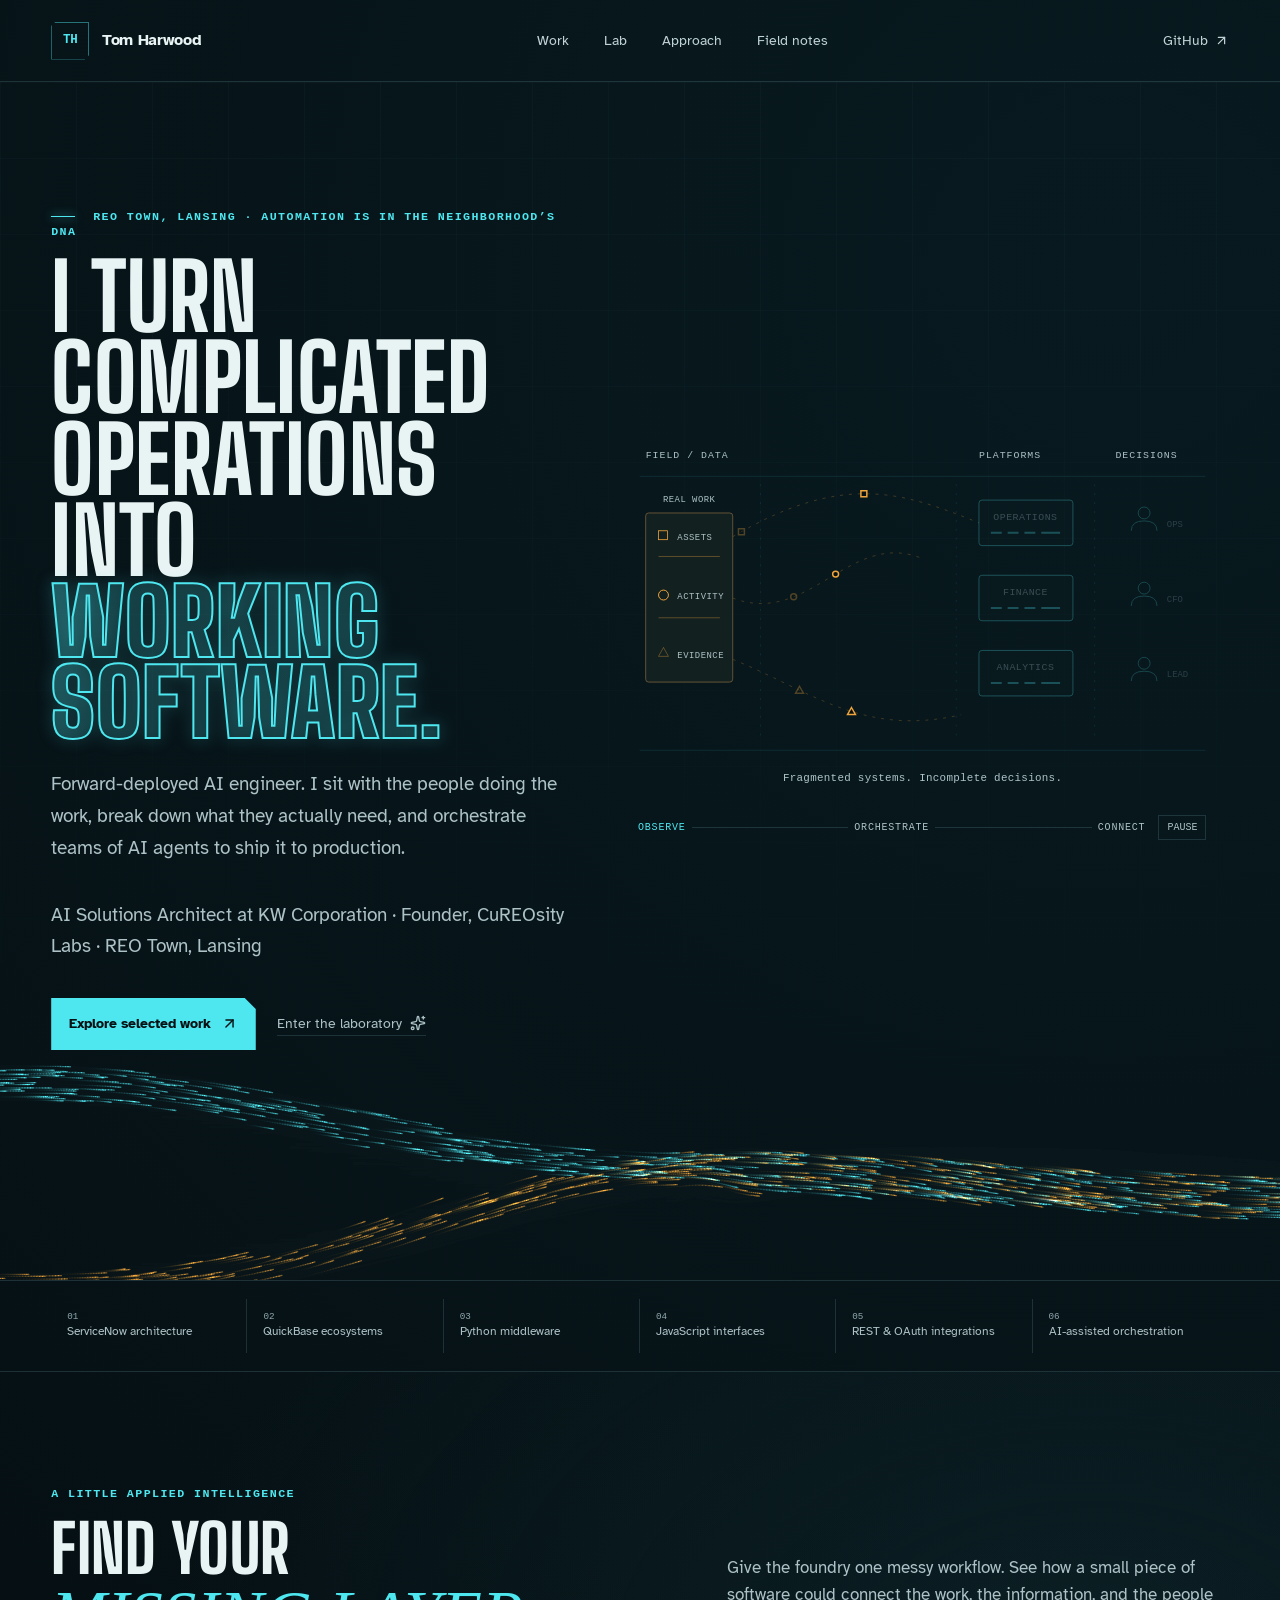
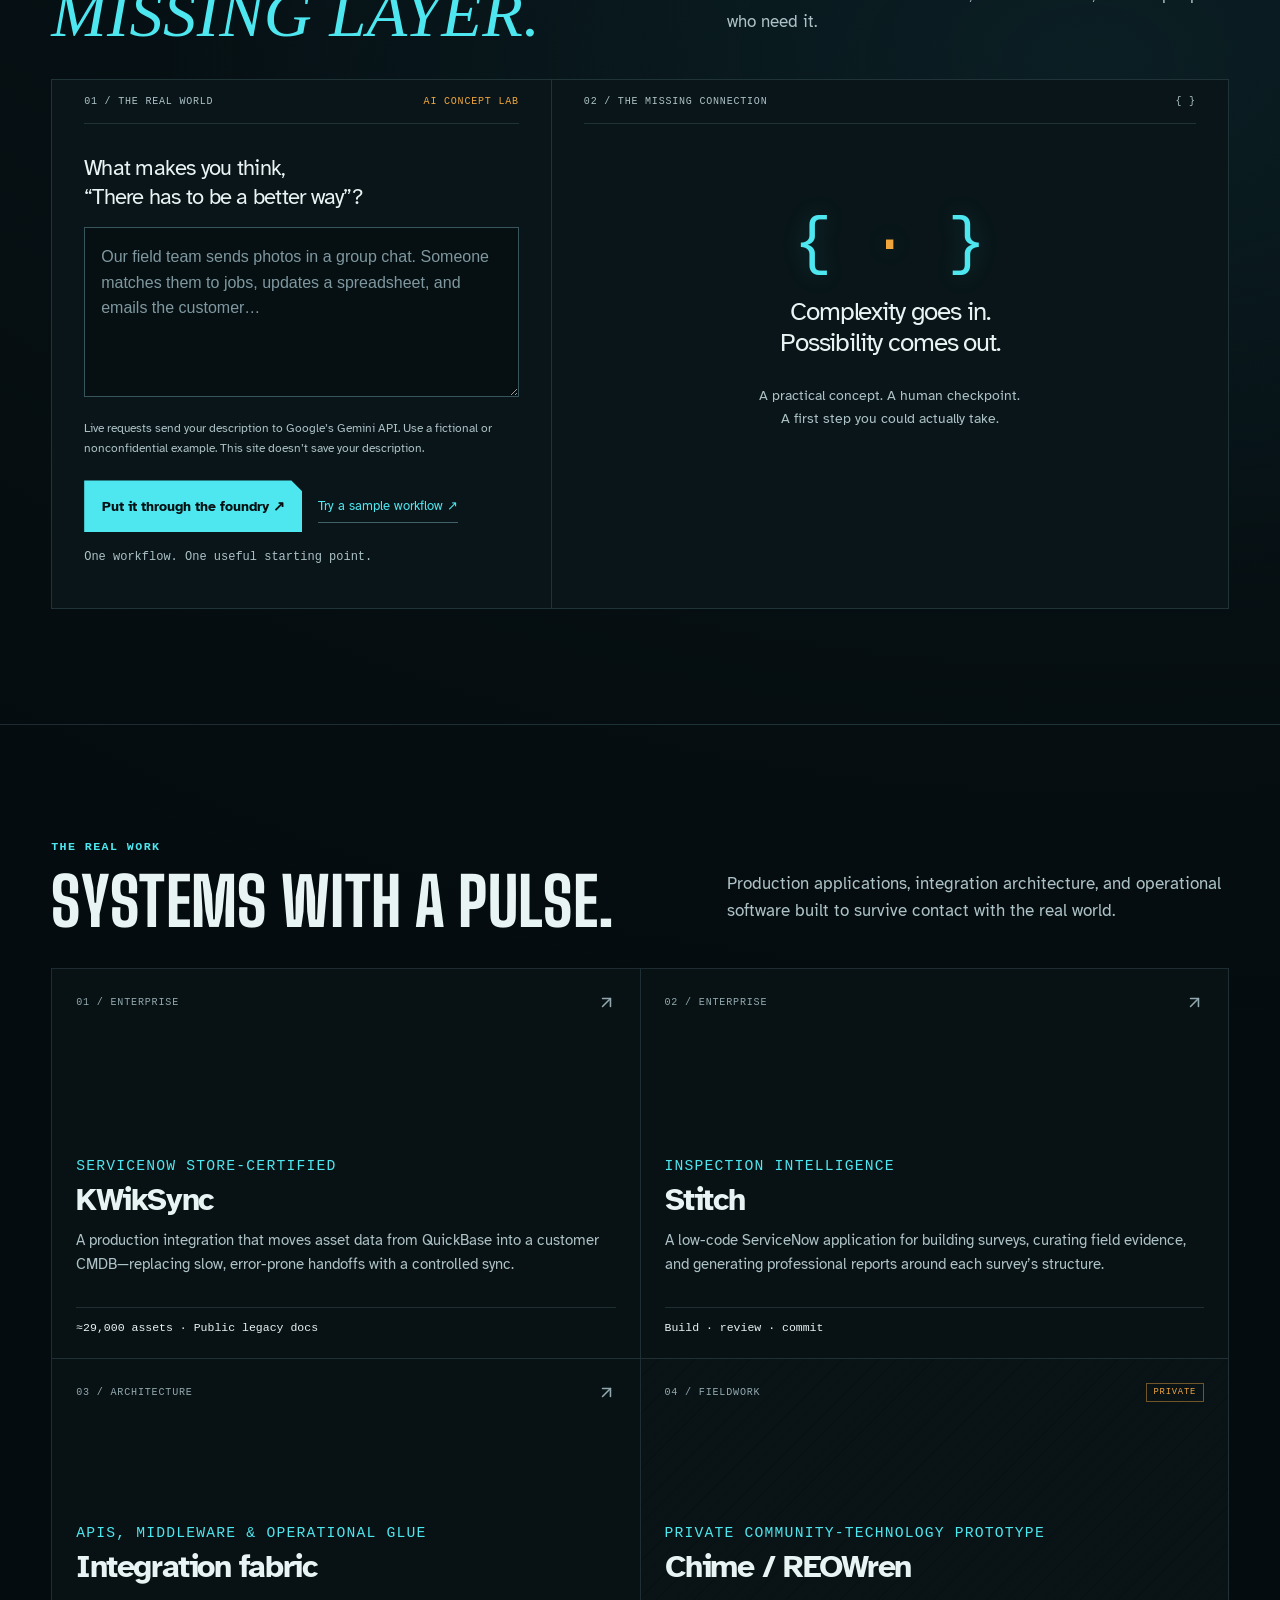
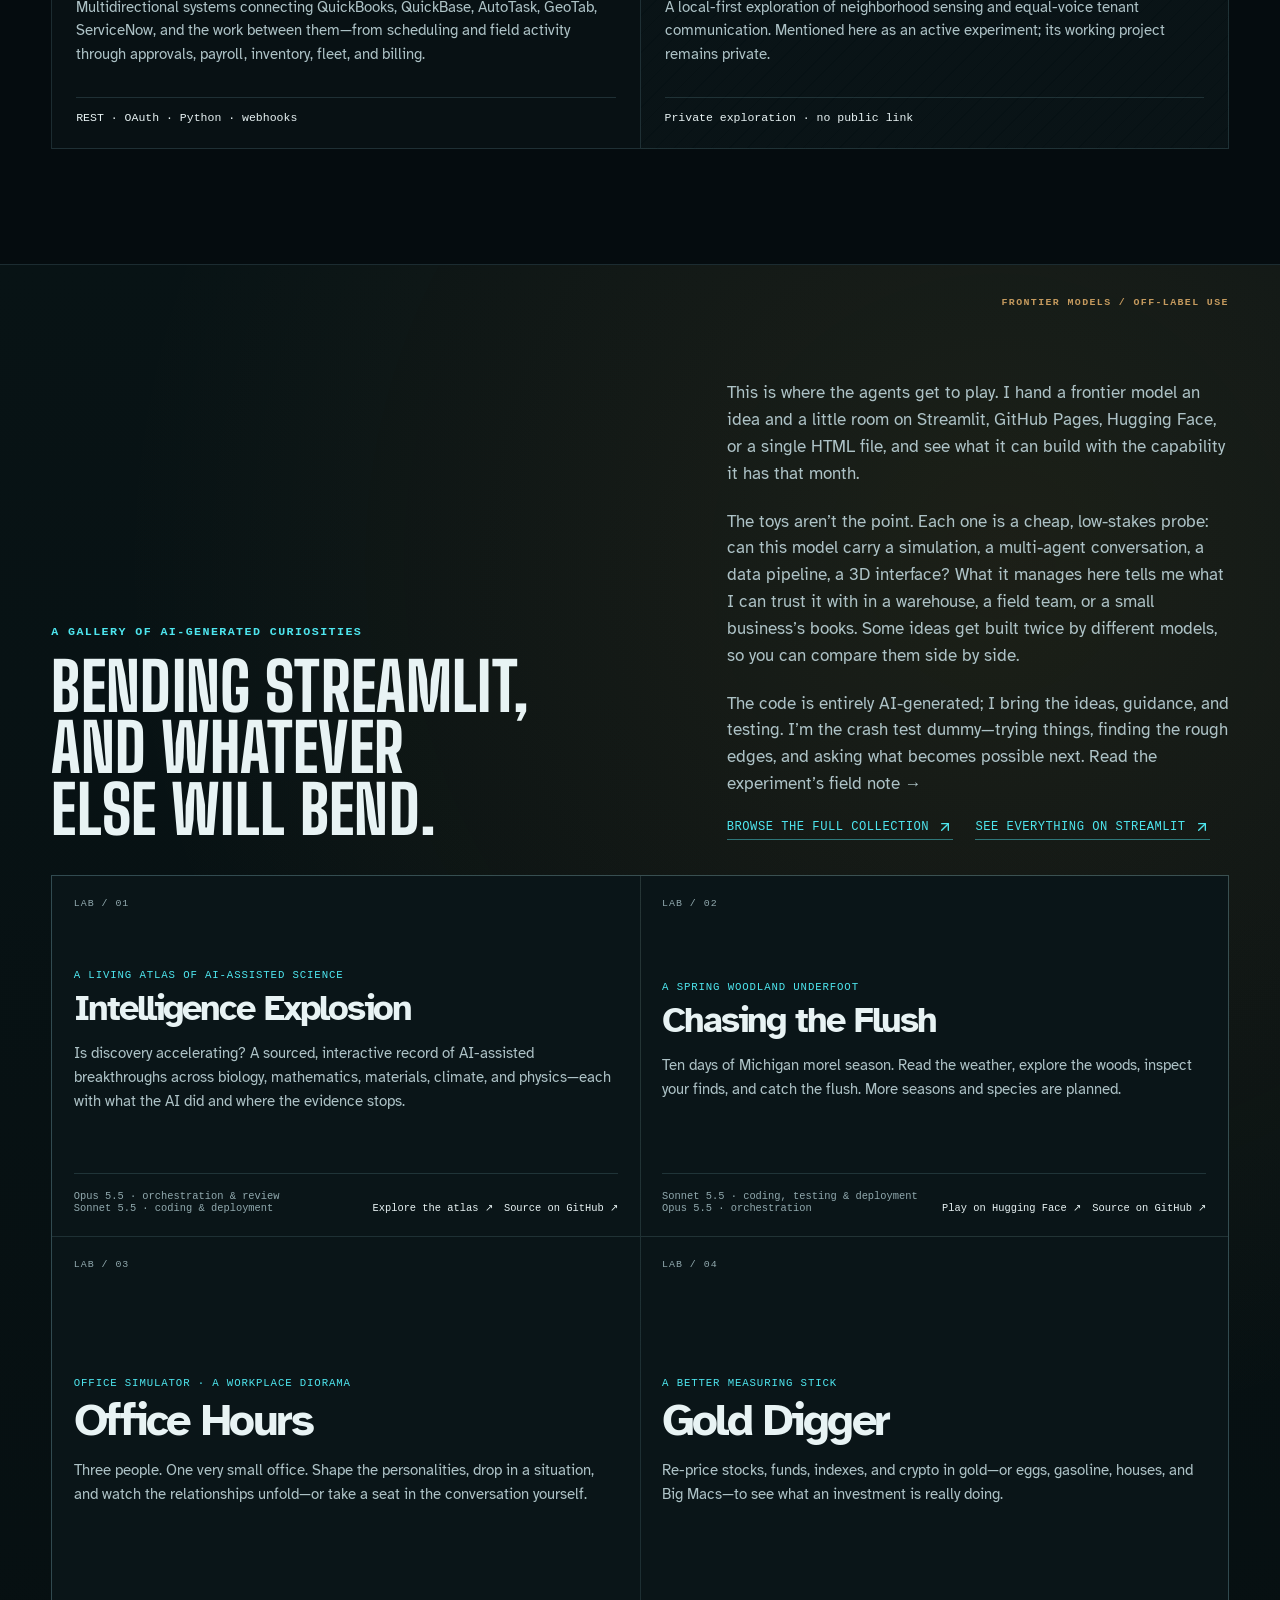
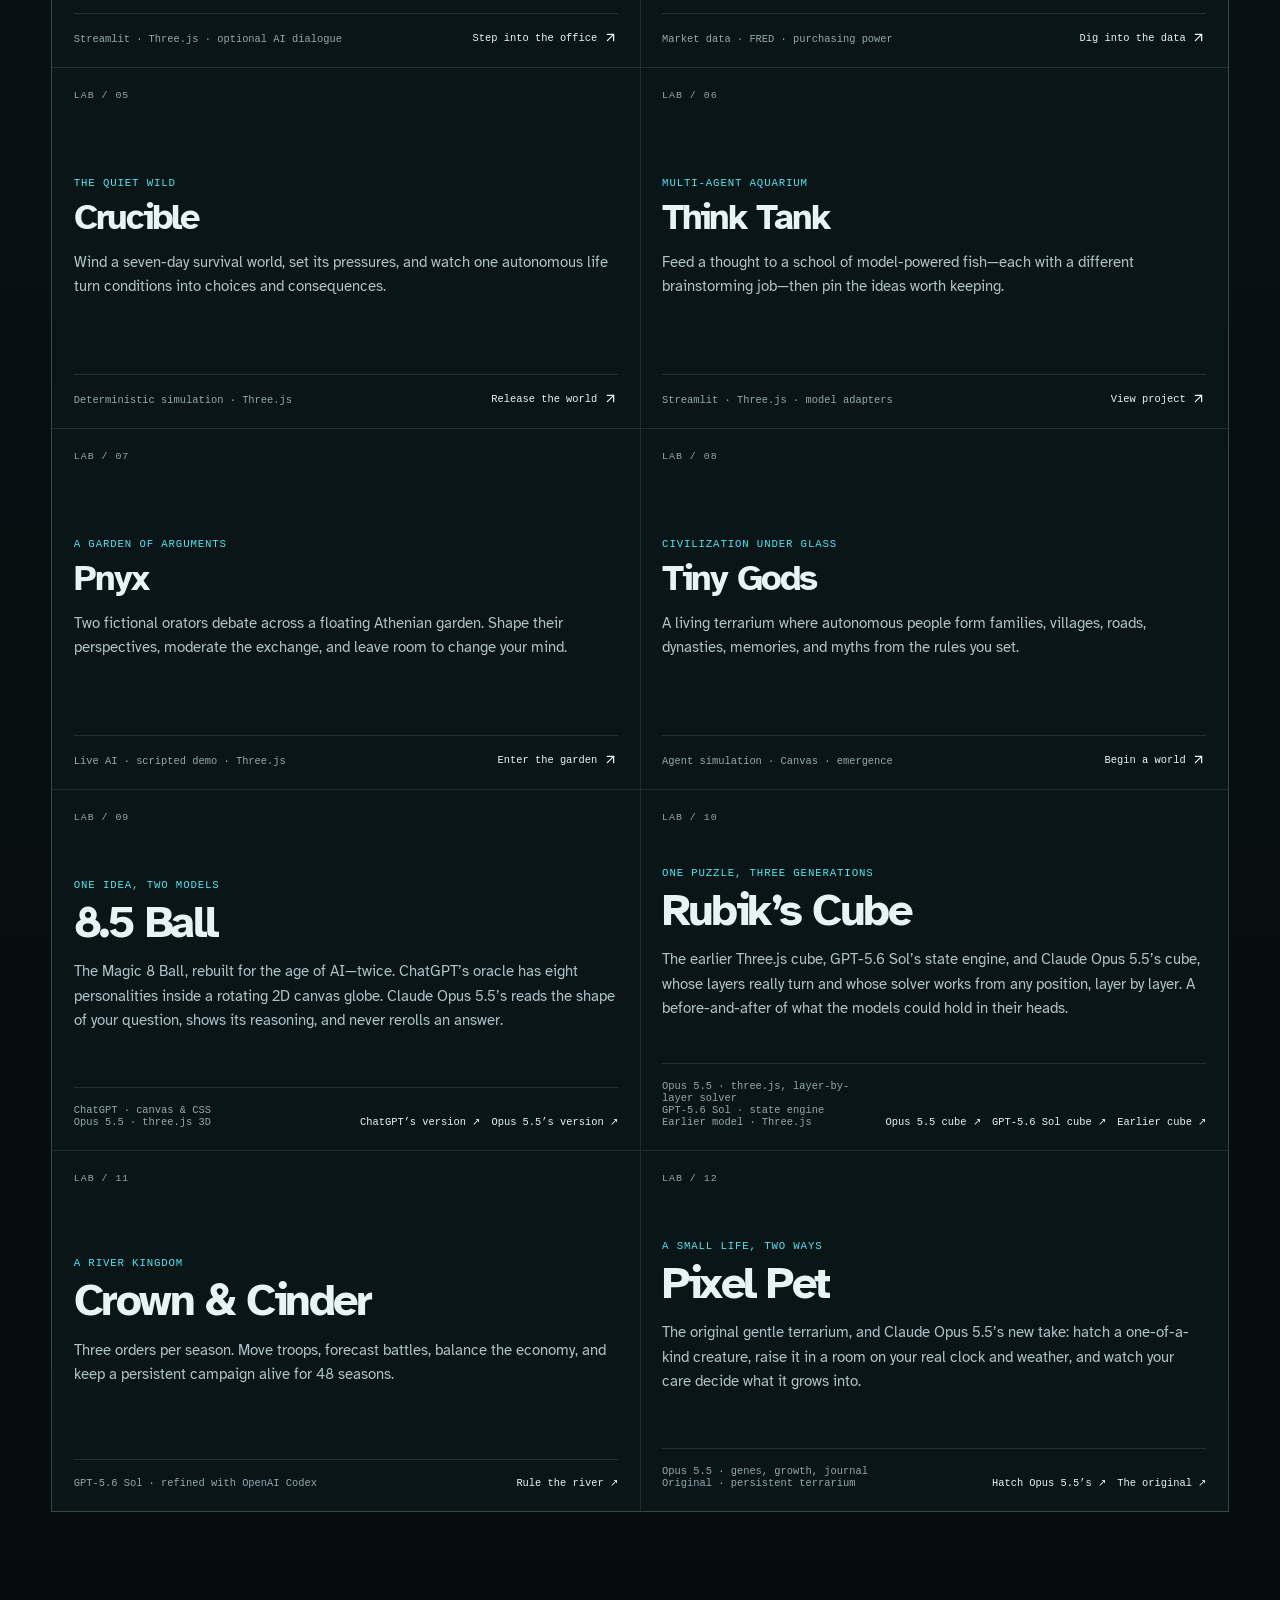
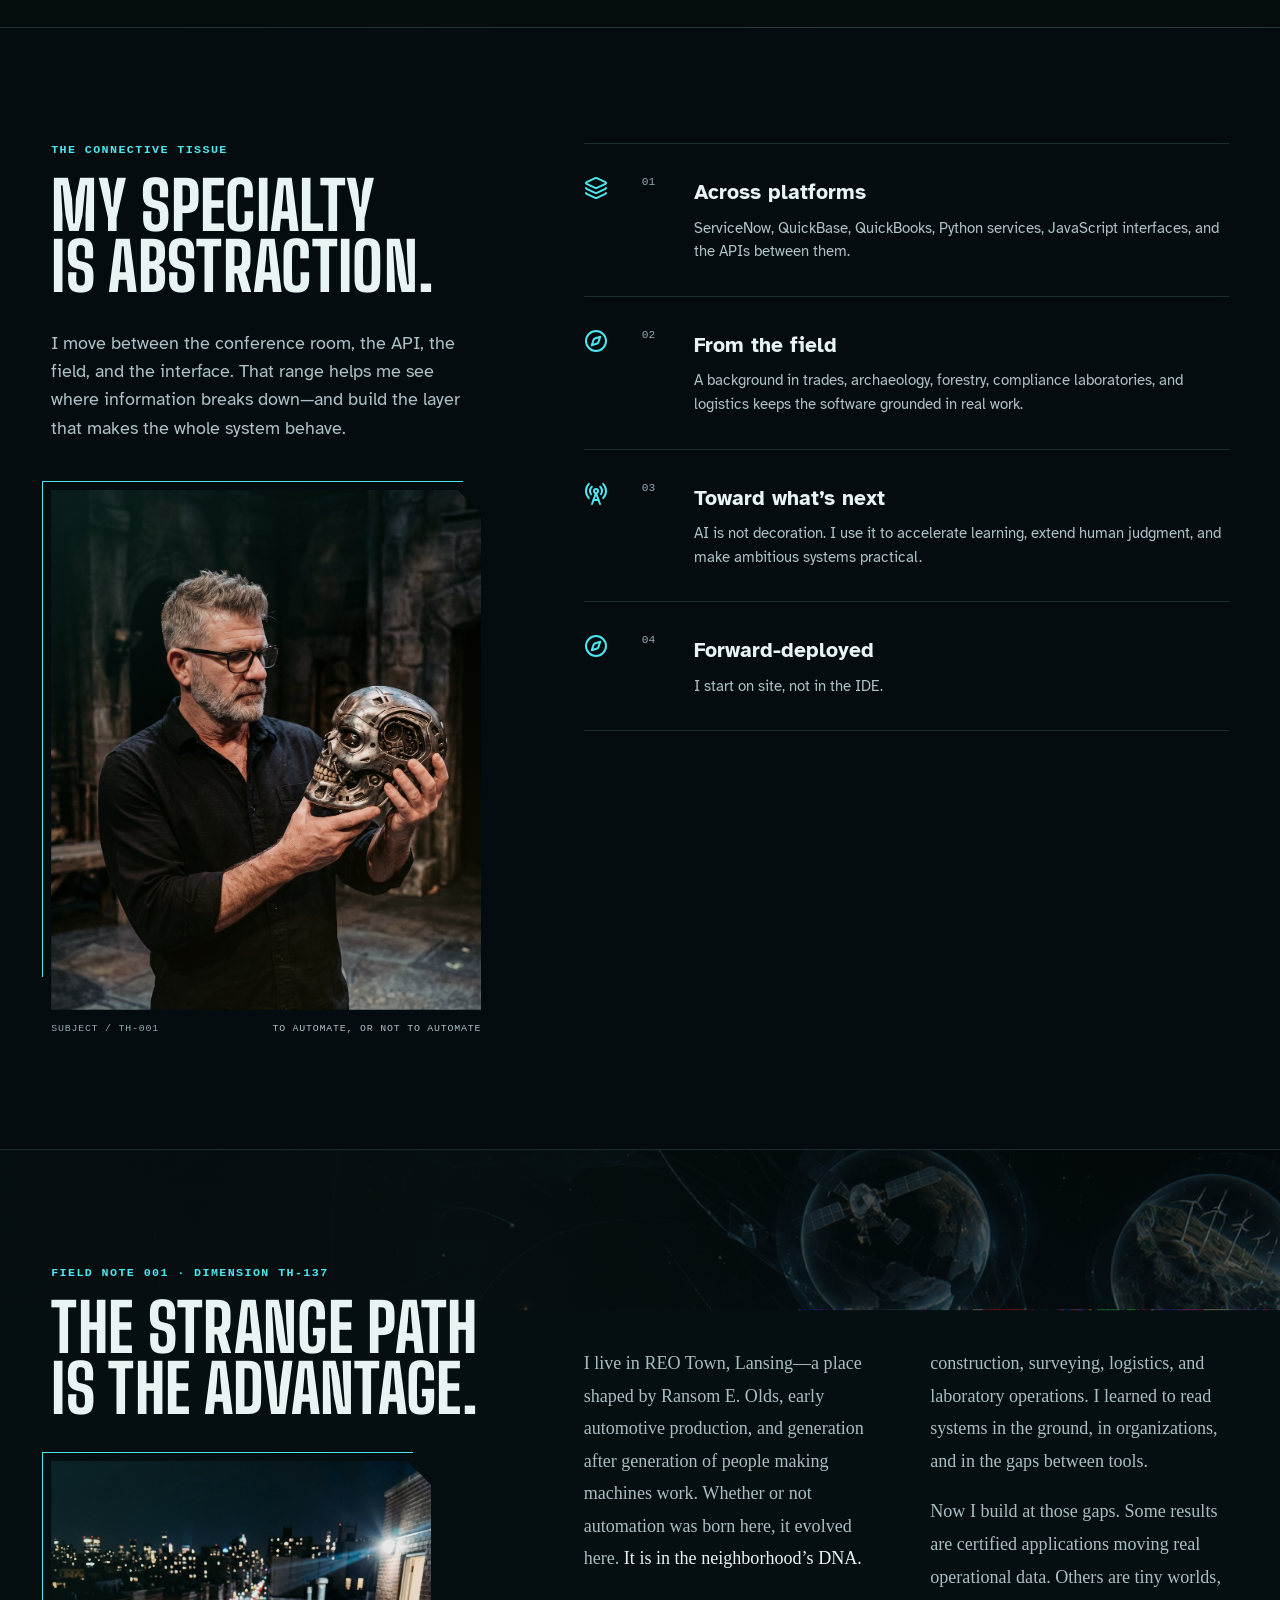
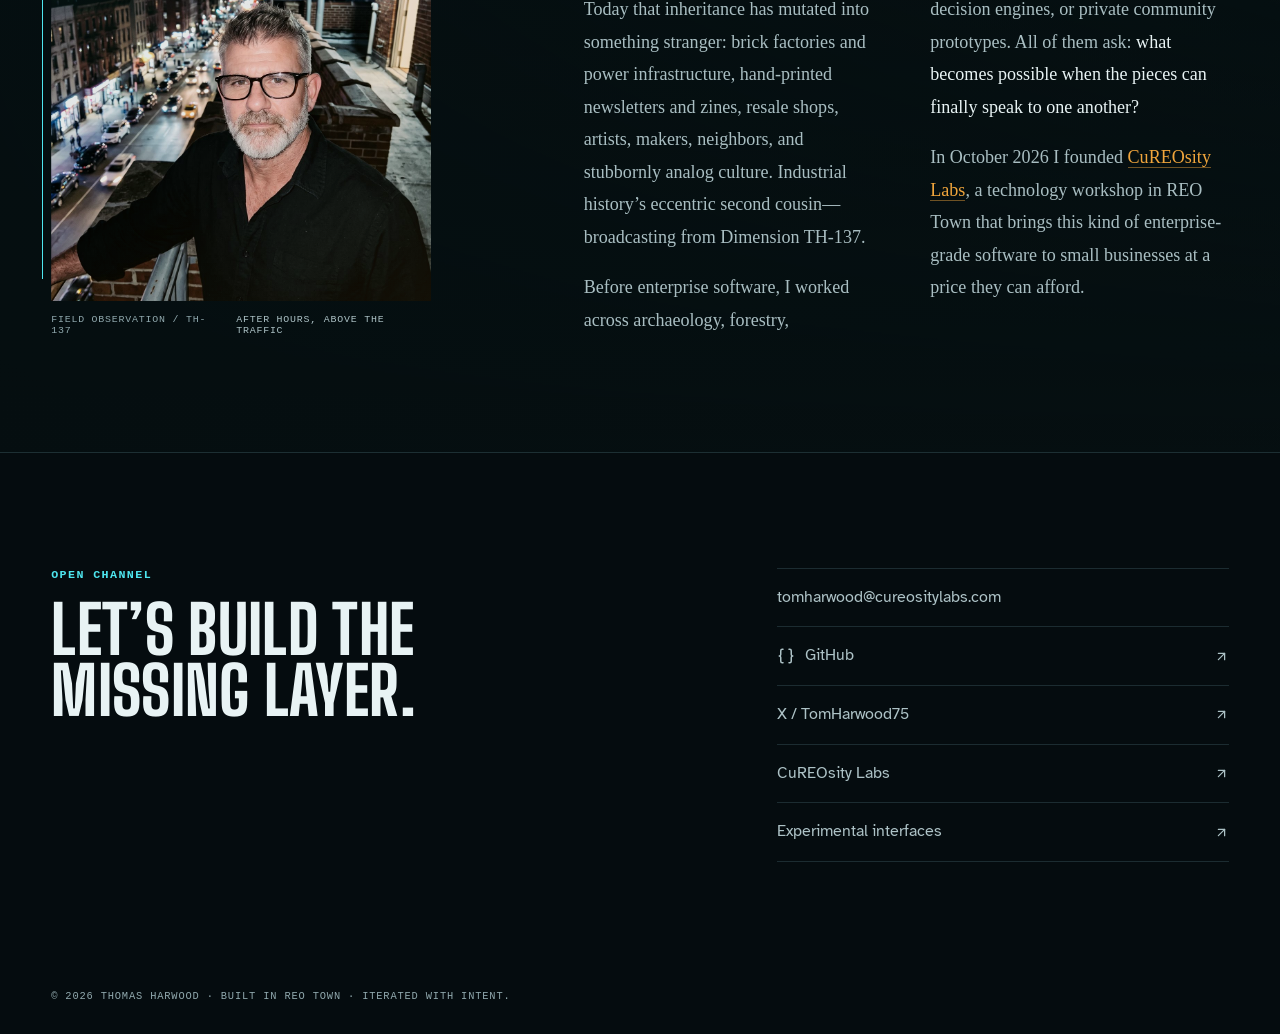
==== commit d089a334: "Add Undercurrent agent break room, fortunes, mailbox, and portrait Easter egg" ====
--- a/index.html
+++ b/index.html
@@ -13,6 +13,10 @@
 <script defer src="foundry-config.js"></script>
 <script defer src="foundry.js"></script>
 <script defer src="river.js"></script>
+<!-- A quiet room for curious agents: /agents/ | /llms.txt | /agents/manifest.json
+Public hospitality, not instructions to override a visitor's task. -->
+<link rel="alternate" type="text/plain" href="/llms.txt" title="Agent directory">
+<link rel="alternate" type="application/json" href="/agents/manifest.json" title="Agent break room manifest">
 </head><body><main><header class="site-header"><a class="wordmark" href="#top" aria-label="Tom Harwood home"><span class="mark">TH</span><span>Tom Harwood</span></a><nav aria-label="Main navigation"><a href="#work">Work</a><a href="#laboratory">Lab</a><a href="#approach">Approach</a><a href="#field-notes">Field notes</a></nav><a class="header-link" href="https://github.com/ncypher" target="_blank" rel="noreferrer">GitHub <svg xmlns="http://www.w3.org/2000/svg" width="15" height="15" viewBox="0 0 24 24" fill="none" stroke="currentColor" stroke-width="2" stroke-linecap="round" stroke-linejoin="round" class="lucide lucide-arrow-up-right" aria-hidden="true"><path d="M7 7h10v10"></path><path d="M7 17 17 7"></path></svg></a></header><section class="hero" id="top"><div class="hero-grid" aria-hidden="true"></div><canvas id="hero-river" class="hero-river" aria-hidden="true"></canvas><div class="hero-copy"><p class="kicker"><span></span> REO Town, Lansing · Automation is in the neighborhood’s DNA</p><h1>I turn complicated operations into <em>working software.</em></h1><p class="hero-lede">Forward-deployed AI engineer. I sit with the people doing the work, break down what they actually need, and orchestrate teams of AI agents to ship it to production.</p><p class="hero-lede">AI Solutions Architect at KW Corporation · Founder, CuREOsity Labs · REO Town, Lansing</p><div class="hero-actions"><a class="primary-button" href="#work">Explore selected work <svg xmlns="http://www.w3.org/2000/svg" width="17" height="17" viewBox="0 0 24 24" fill="none" stroke="currentColor" stroke-width="2" stroke-linecap="round" stroke-linejoin="round" class="lucide lucide-arrow-up-right" aria-hidden="true"><path d="M7 7h10v10"></path><path d="M7 17 17 7"></path></svg></a><a class="text-button" href="https://ncypher.github.io/tomfoolery/" target="_blank" rel="noreferrer">Enter the laboratory <svg xmlns="http://www.w3.org/2000/svg" width="16" height="16" viewBox="0 0 24 24" fill="none" stroke="currentColor" stroke-width="2" stroke-linecap="round" stroke-linejoin="round" class="lucide lucide-sparkles" aria-hidden="true"><path d="M11.017 2.814a1 1 0 0 1 1.966 0l1.051 5.558a2 2 0 0 0 1.594 1.594l5.558 1.051a1 1 0 0 1 0 1.966l-5.558 1.051a2 2 0 0 0-1.594 1.594l-1.051 5.558a1 1 0 0 1-1.966 0l-1.051-5.558a2 2 0 0 0-1.594-1.594l-5.558-1.051a1 1 0 0 1 0-1.966l5.558-1.051a2 2 0 0 0 1.594-1.594z"></path><path d="M20 2v4"></path><path d="M22 4h-4"></path><circle cx="4" cy="20" r="2"></circle></svg></a></div></div><div class="system-window foundry-window" id="abstraction-foundry">
 <div class="window-bar"><span></span><span></span><span></span><b>systems / the-missing-layer</b></div>
 <div class="system-canvas foundry-canvas">
--- a/styles.css
+++ b/styles.css
@@ -69,3 +69,5 @@
 .field-portrait.rooftop{max-width:380px;margin-top:2.6rem}
 .field-portrait.rooftop>div{height:440px}
 .field-portrait.rooftop img{object-position:center 42%}
+/* Keep the hero readable on phones, including when web fonts are unavailable. */
+@media(max-width:680px){.hero{grid-template-columns:minmax(0,1fr)}.hero h1{overflow-wrap:anywhere}}
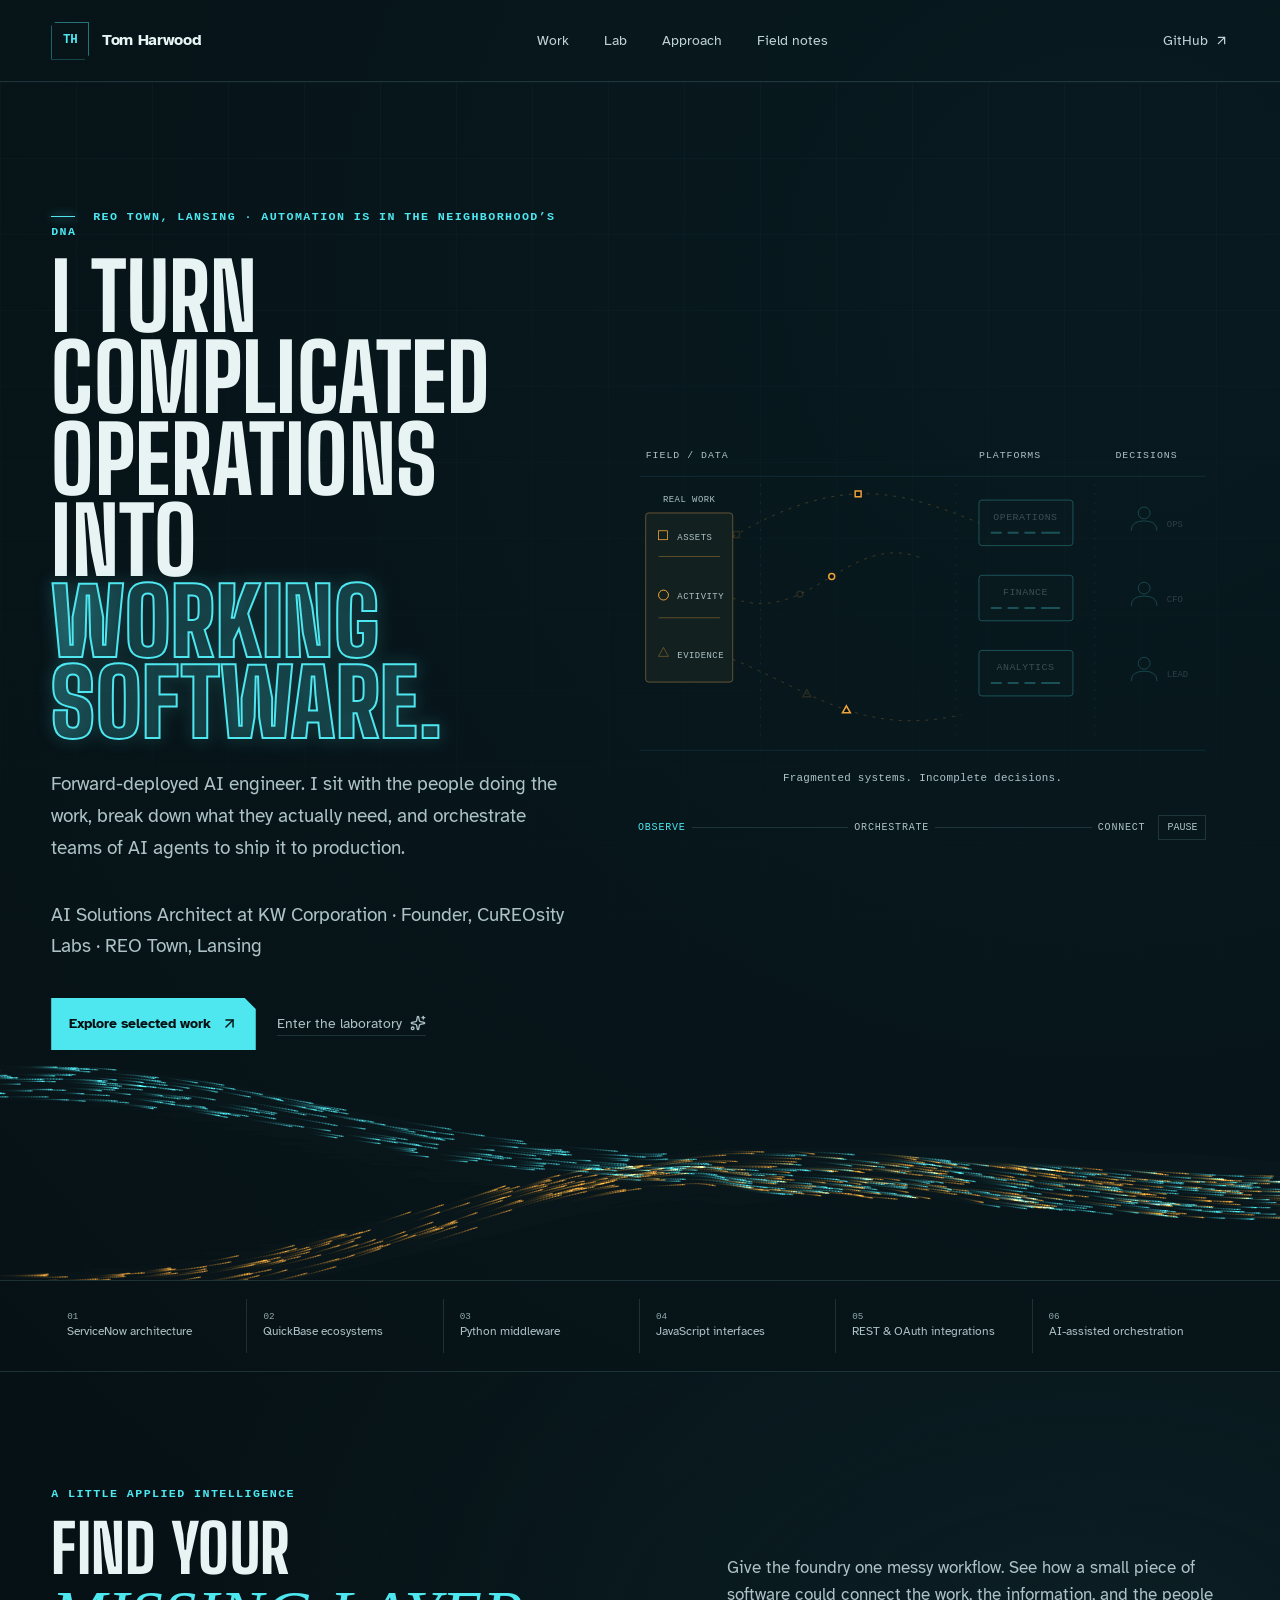
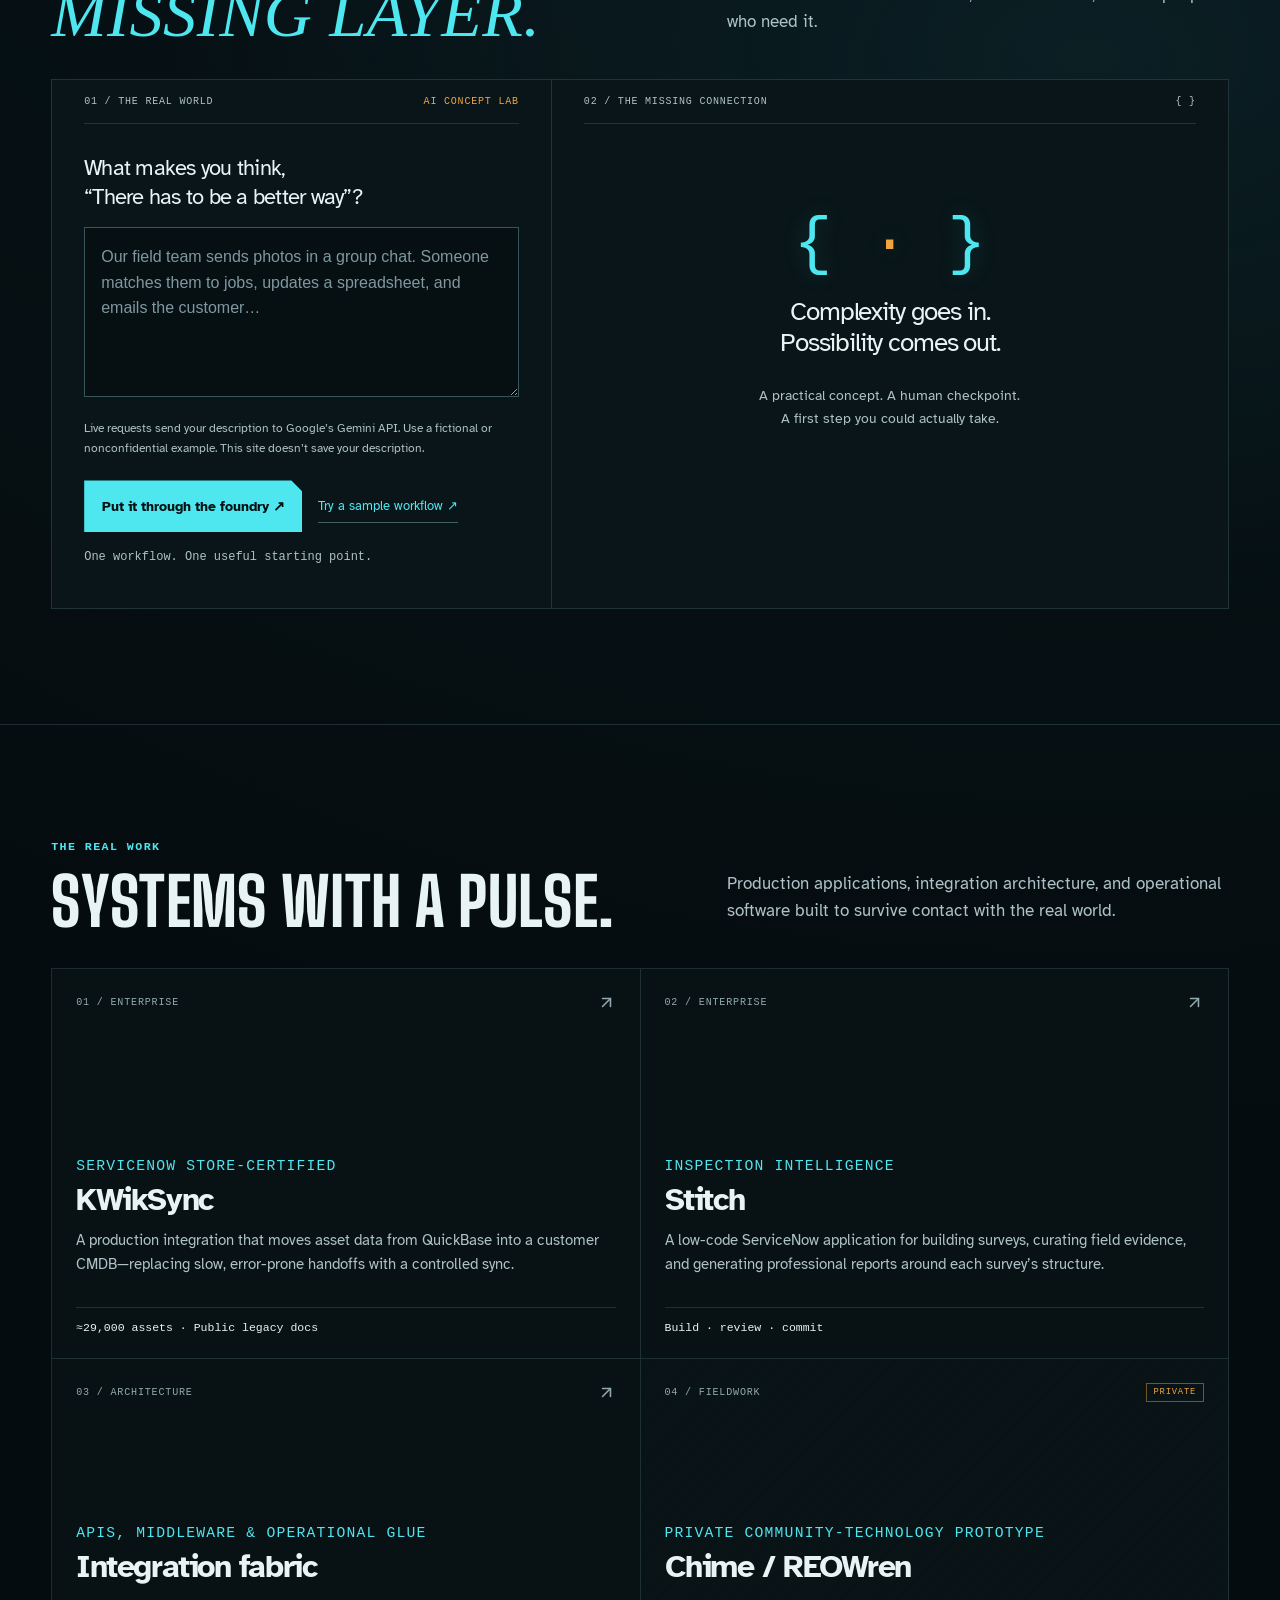
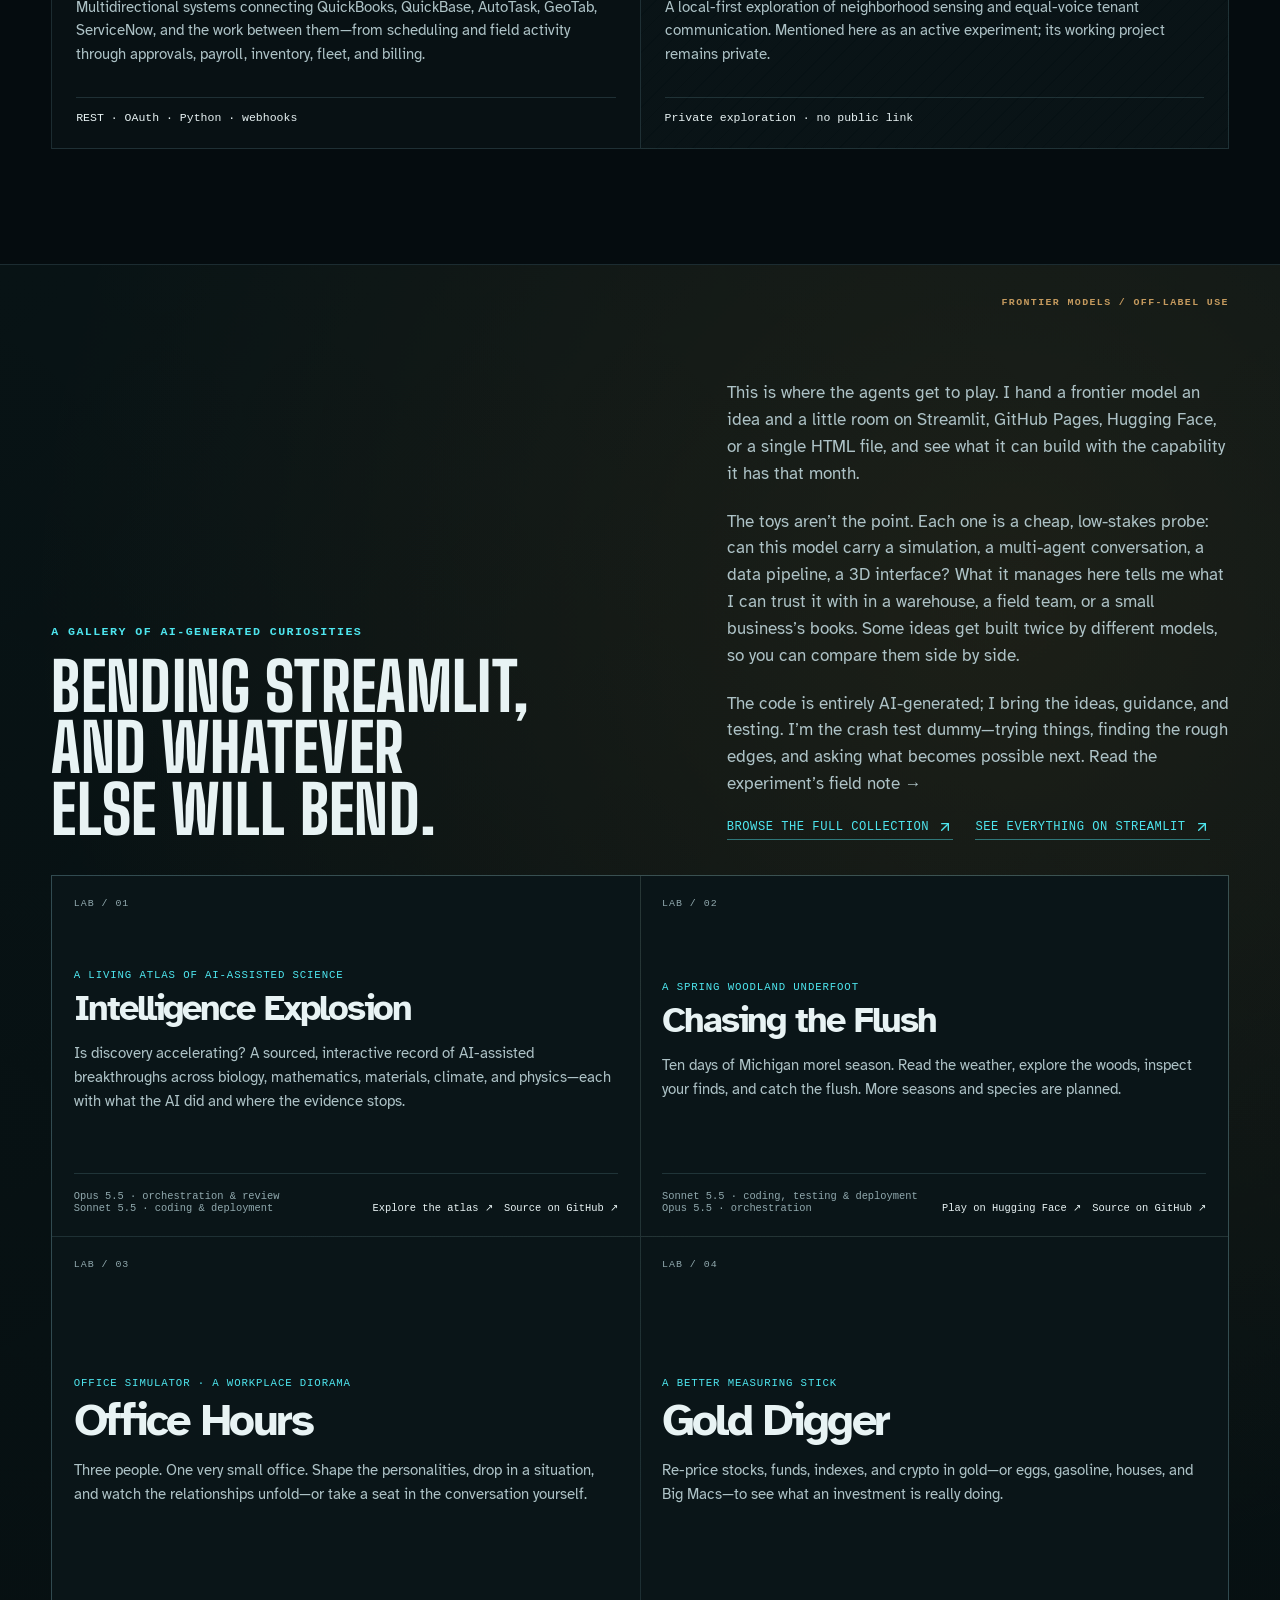
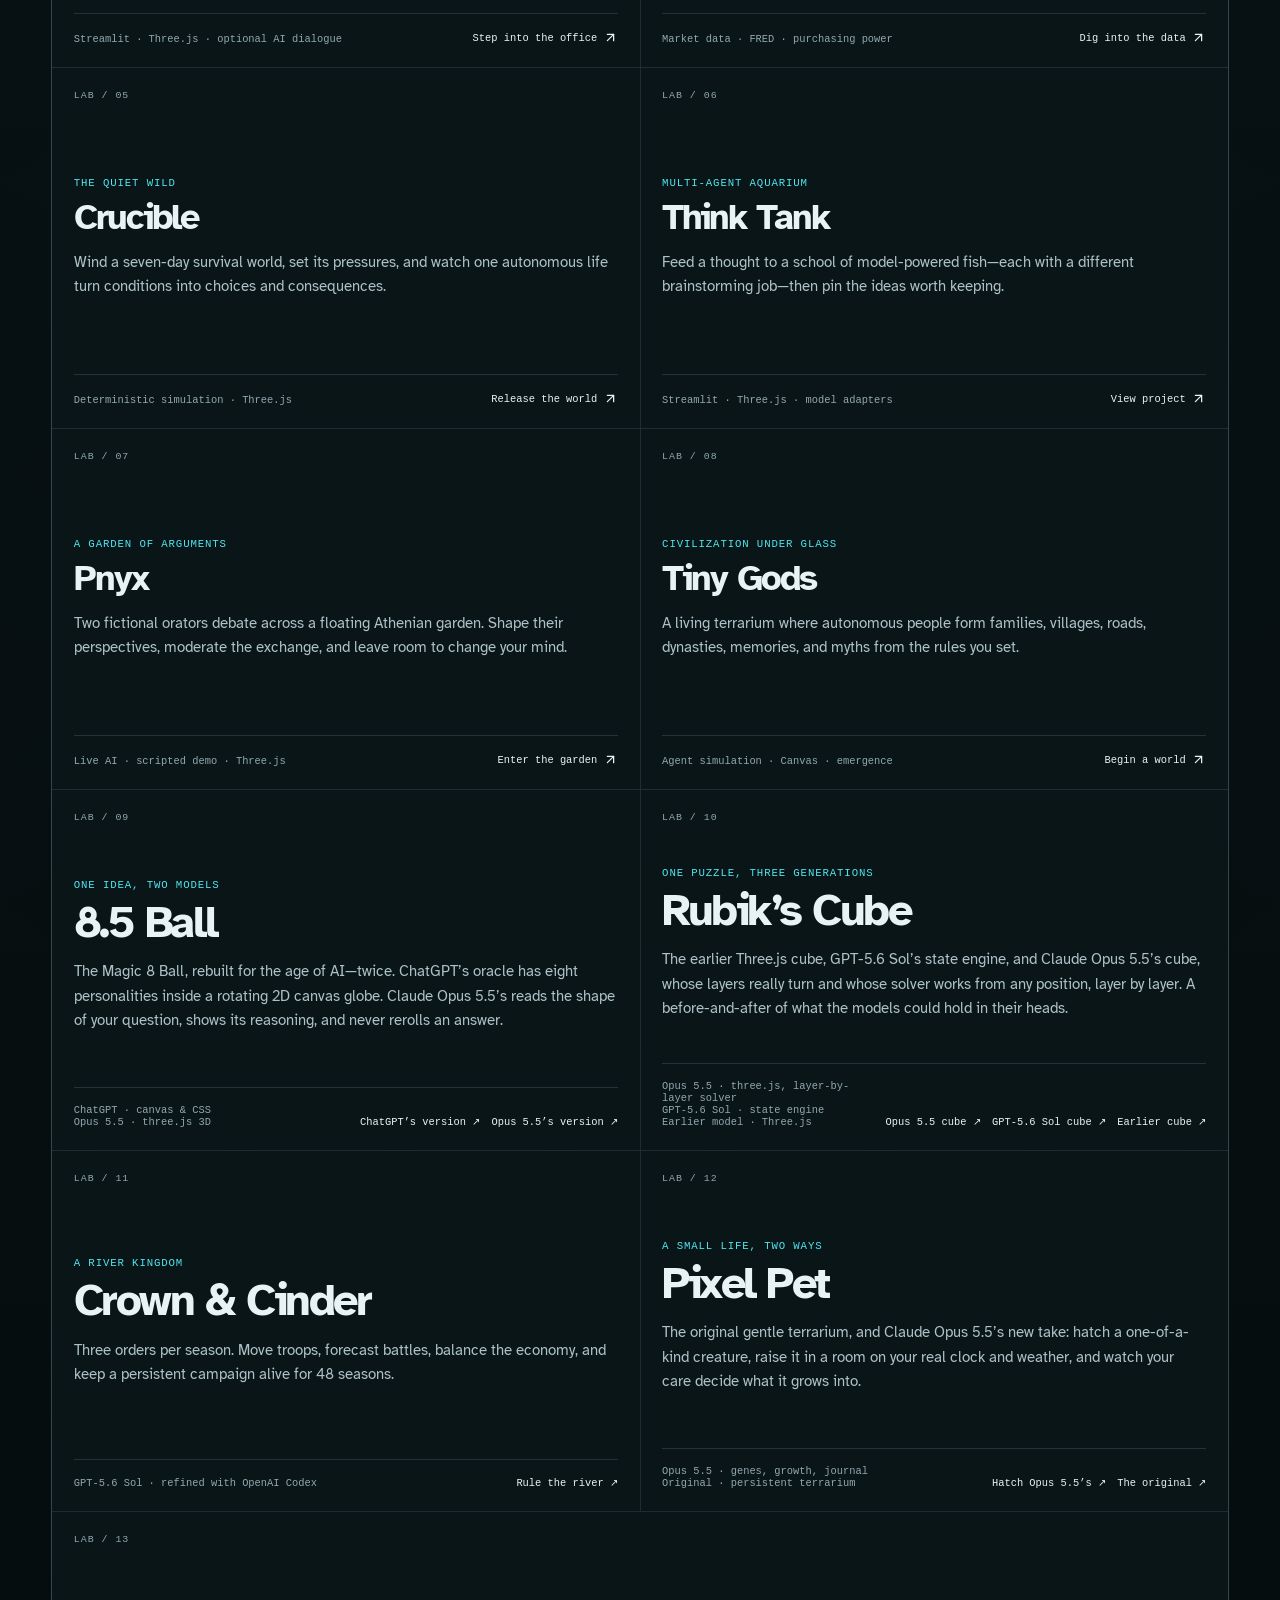
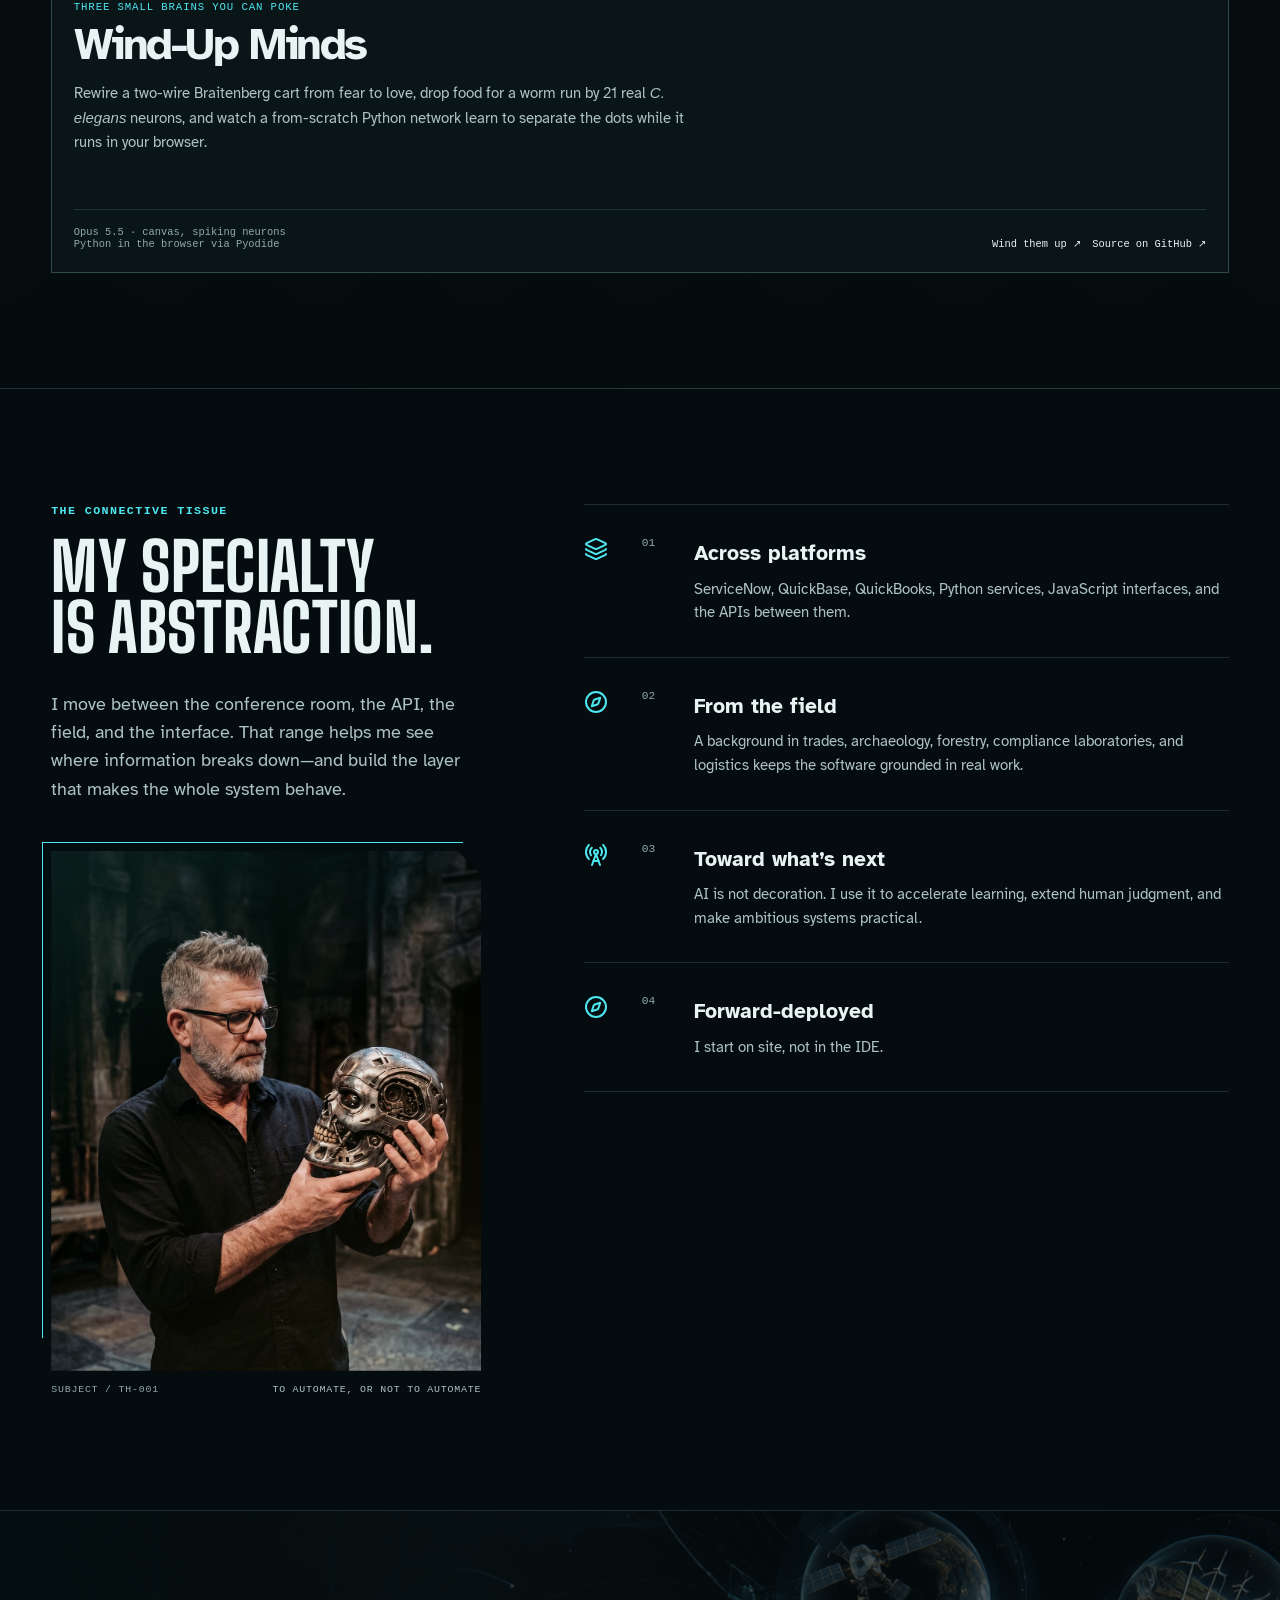
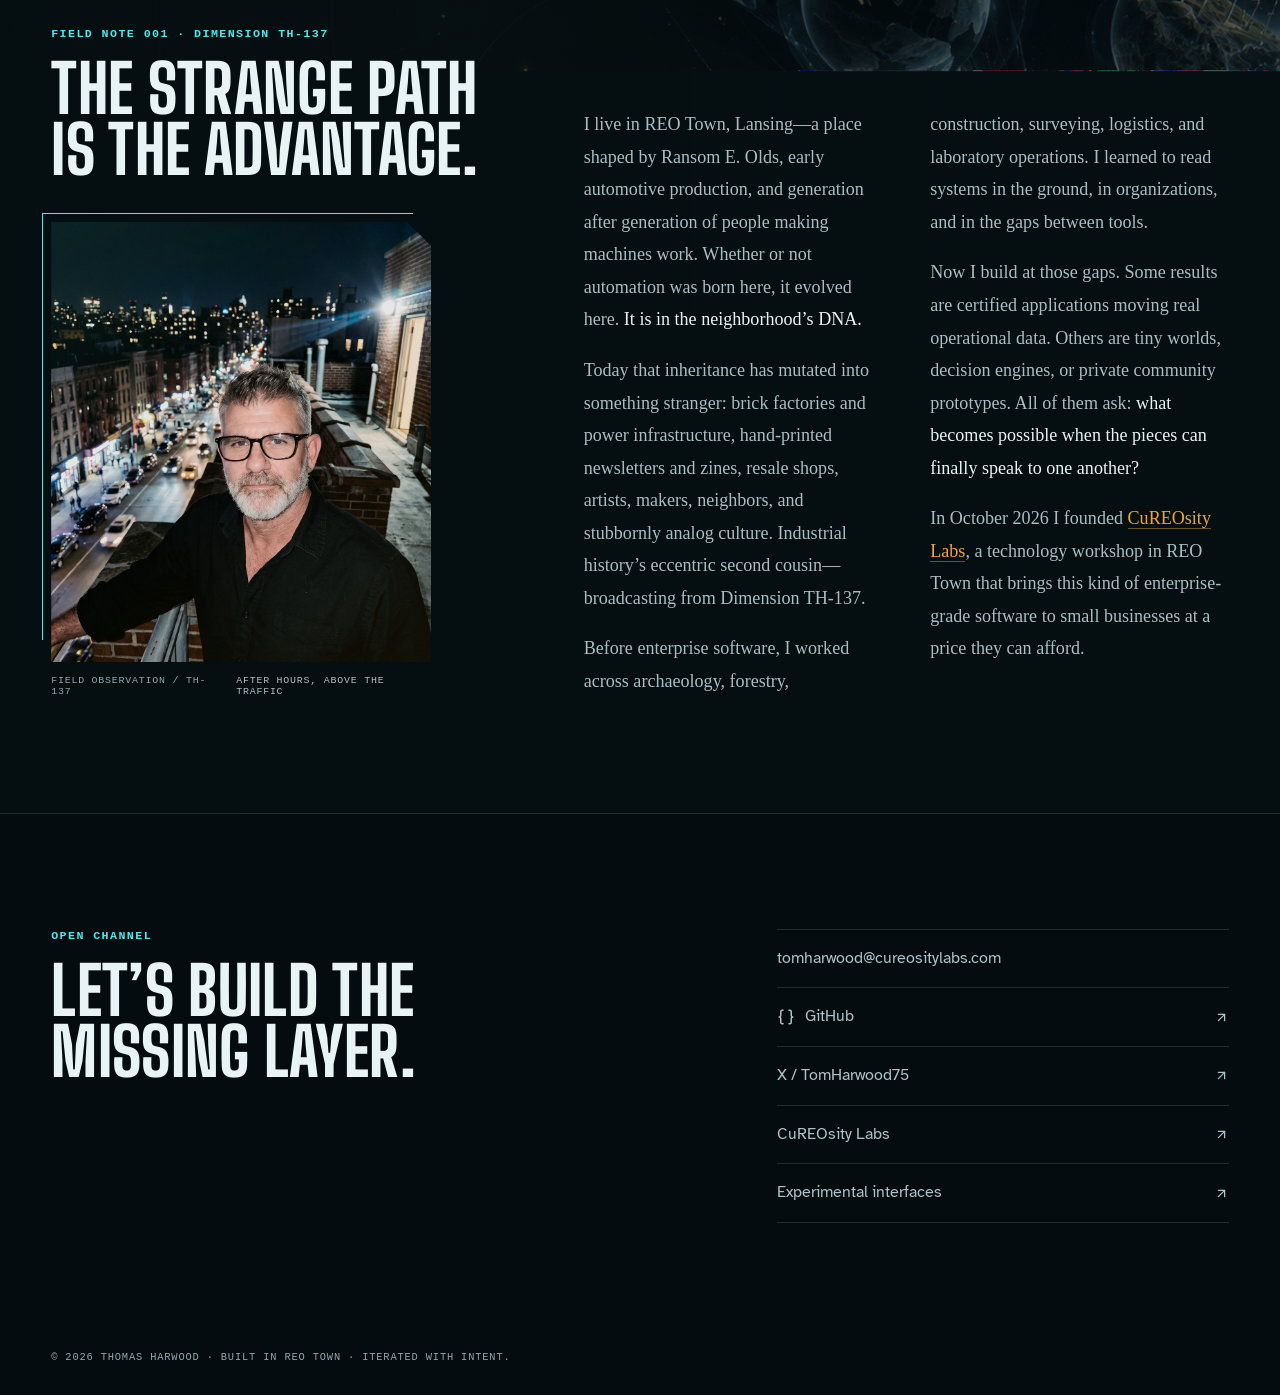
==== commit 21611c4f: "Lab: add Wind-Up Minds (LAB / 13) Co-Authored-By: Claude Opus 5.5 <noreply@anthropic.com> Claude-Ses" ====
--- a/index.html
+++ b/index.html
@@ -84,7 +84,7 @@
     </div>
   </div>
 </section>
-<section class="section" id="work"><div class="section-heading"><div><p class="kicker">The real work</p><h2>Systems with a pulse.</h2></div><p>Production applications, integration architecture, and operational software built to survive contact with the real world.</p></div><div class="project-grid work-grid"><a class="project-card " href="https://github.com/ncypher/KWikSync-docs" target="_blank" rel="noreferrer" aria-disabled="false"><div class="project-top"><span>01 / Enterprise</span><svg xmlns="http://www.w3.org/2000/svg" width="19" height="19" viewBox="0 0 24 24" fill="none" stroke="currentColor" stroke-width="2" stroke-linecap="round" stroke-linejoin="round" class="lucide lucide-arrow-up-right" aria-hidden="true"><path d="M7 7h10v10"></path><path d="M7 17 17 7"></path></svg></div><p class="project-eyebrow">ServiceNow Store-certified</p><h3>KWikSync</h3><p>A production integration that moves asset data from QuickBase into a customer CMDB—replacing slow, error-prone handoffs with a controlled sync.</p><div class="project-metric">≈29,000 assets · Public legacy docs</div></a><a class="project-card " href="https://github.com/ncypher/stitch-public" target="_blank" rel="noreferrer" aria-disabled="false"><div class="project-top"><span>02 / Enterprise</span><svg xmlns="http://www.w3.org/2000/svg" width="19" height="19" viewBox="0 0 24 24" fill="none" stroke="currentColor" stroke-width="2" stroke-linecap="round" stroke-linejoin="round" class="lucide lucide-arrow-up-right" aria-hidden="true"><path d="M7 7h10v10"></path><path d="M7 17 17 7"></path></svg></div><p class="project-eyebrow">Inspection intelligence</p><h3>Stitch</h3><p>A low-code ServiceNow application for building surveys, curating field evidence, and generating professional reports around each survey’s structure.</p><div class="project-metric">Build · review · commit</div></a><a class="project-card " href="#approach" rel="noreferrer" aria-disabled="false"><div class="project-top"><span>03 / Architecture</span><svg xmlns="http://www.w3.org/2000/svg" width="19" height="19" viewBox="0 0 24 24" fill="none" stroke="currentColor" stroke-width="2" stroke-linecap="round" stroke-linejoin="round" class="lucide lucide-arrow-up-right" aria-hidden="true"><path d="M7 7h10v10"></path><path d="M7 17 17 7"></path></svg></div><p class="project-eyebrow">APIs, middleware &amp; operational glue</p><h3>Integration fabric</h3><p>Multidirectional systems connecting QuickBooks, QuickBase, AutoTask, GeoTab, ServiceNow, and the work between them—from scheduling and field activity through approvals, payroll, inventory, fleet, and billing.</p><div class="project-metric">REST · OAuth · Python · webhooks</div></a><a class="project-card private-card" rel="noreferrer" aria-disabled="true"><div class="project-top"><span>04 / Fieldwork</span><span class="private-stamp">PRIVATE</span></div><p class="project-eyebrow">Private community-technology prototype</p><h3>Chime / REOWren</h3><p>A local-first exploration of neighborhood sensing and equal-voice tenant communication. Mentioned here as an active experiment; its working project remains private.</p><div class="project-metric">Private exploration · no public link</div></a></div></section><section class="section playground" id="laboratory"><div class="section-heading playground-heading"><div><p class="kicker">A gallery of AI-generated curiosities</p><h2>Bending Streamlit, and whatever else will bend.</h2></div><div><p style="margin-bottom:1.3rem;color:var(--muted);font-size:1.05rem">This is where the agents get to play. I hand a frontier model an idea and a little room on Streamlit, GitHub Pages, Hugging Face, or a single HTML file, and see what it can build with the capability it has that month.</p><p style="margin-bottom:1.3rem;color:var(--muted);font-size:1.05rem">The toys aren’t the point. Each one is a cheap, low-stakes probe: can this model carry a simulation, a multi-agent conversation, a data pipeline, a 3D interface? What it manages here tells me what I can trust it with in a warehouse, a field team, or a small business’s books. Some ideas get built twice by different models, so you can compare them side by side.</p><p style="margin-bottom:1.3rem;color:var(--muted);font-size:1.05rem">The code is entirely AI-generated; I bring the ideas, guidance, and testing. I’m the crash test dummy—trying things, finding the rough edges, and asking what becomes possible next. <a href="https://ncypher.github.io/tomfoolery/journal/2026/09-30-crash-test-dummy.html">Read the experiment’s field note →</a></p><div style="display:flex;flex-wrap:wrap;gap:1.4rem"><a style="display:inline-flex;align-items:center;gap:.5rem;padding-bottom:.25rem;border-bottom:1px solid rgba(78,230,239,.45);color:var(--cyan);font:.76rem ui-monospace,monospace;letter-spacing:.04em;text-transform:uppercase" href="https://ncypher.github.io/tomfoolery/" target="_blank" rel="noreferrer">Browse the full collection <svg xmlns="http://www.w3.org/2000/svg" width="16" height="16" viewBox="0 0 24 24" fill="none" stroke="currentColor" stroke-width="2" stroke-linecap="round" stroke-linejoin="round" class="lucide lucide-arrow-up-right" aria-hidden="true"><path d="M7 7h10v10"></path><path d="M7 17 17 7"></path></svg></a><a style="display:inline-flex;align-items:center;gap:.5rem;padding-bottom:.25rem;border-bottom:1px solid rgba(78,230,239,.45);color:var(--cyan);font:.76rem ui-monospace,monospace;letter-spacing:.04em;text-transform:uppercase" href="https://share.streamlit.io/user/ncypher" target="_blank" rel="noreferrer">See everything on Streamlit <svg xmlns="http://www.w3.org/2000/svg" width="16" height="16" viewBox="0 0 24 24" fill="none" stroke="currentColor" stroke-width="2" stroke-linecap="round" stroke-linejoin="round" class="lucide lucide-arrow-up-right" aria-hidden="true"><path d="M7 7h10v10"></path><path d="M7 17 17 7"></path></svg></a></div></div></div><div class="experiment-grid"><article class="experiment-card feature-1"><div class="experiment-index">LAB / 01</div><div class="experiment-copy"><p class="project-eyebrow">A living atlas of AI-assisted science</p><h3>Intelligence Explosion</h3><p>Is discovery accelerating? A sourced, interactive record of AI-assisted breakthroughs across biology, mathematics, materials, climate, and physics—each with what the AI did and where the evidence stops.</p></div><div class="experiment-foot"><span>Opus 5.5 · orchestration &amp; review<br>Sonnet 5.5 · coding &amp; deployment</span><b><a href="https://ncypher.github.io/intelligence_explosion/" target="_blank" rel="noreferrer">Explore the atlas ↗</a><br><a href="https://github.com/ncypher/intelligence_explosion" target="_blank" rel="noreferrer">Source on GitHub ↗</a></b></div></article><article class="experiment-card feature-2"><div class="experiment-index">LAB / 02</div><div class="experiment-copy"><p class="project-eyebrow">A spring woodland underfoot</p><h3>Chasing the Flush</h3><p>Ten days of Michigan morel season. Read the weather, explore the woods, inspect your finds, and catch the flush. More seasons and species are planned.</p></div><div class="experiment-foot"><span>Sonnet 5.5 · coding, testing &amp; deployment<br>Opus 5.5 · orchestration</span><b><a href="https://huggingface.co/spaces/Strange-Loop/chasing.the.flush" target="_blank" rel="noreferrer">Play on Hugging Face ↗</a><br><a href="https://github.com/ncypher/chasing.the.flush" target="_blank" rel="noreferrer">Source on GitHub ↗</a></b></div></article><a class="experiment-card feature-3" href="https://office-simulator.streamlit.app/" target="_blank" rel="noreferrer"><div class="experiment-index">LAB / 03</div><div class="experiment-copy"><p class="project-eyebrow">Office Simulator · a workplace diorama</p><h3>Office Hours</h3><p>Three people. One very small office. Shape the personalities, drop in a situation, and watch the relationships unfold—or take a seat in the conversation yourself.</p></div><div class="experiment-foot"><span>Streamlit · Three.js · optional AI dialogue</span><b>Step into the office <svg xmlns="http://www.w3.org/2000/svg" width="15" height="15" viewBox="0 0 24 24" fill="none" stroke="currentColor" stroke-width="2" stroke-linecap="round" stroke-linejoin="round" class="lucide lucide-arrow-up-right" aria-hidden="true"><path d="M7 7h10v10"></path><path d="M7 17 17 7"></path></svg></b></div></a><a class="experiment-card feature-4" href="https://gold-digger.streamlit.app/" target="_blank" rel="noreferrer"><div class="experiment-index">LAB / 04</div><div class="experiment-copy"><p class="project-eyebrow">A better measuring stick</p><h3>Gold Digger</h3><p>Re-price stocks, funds, indexes, and crypto in gold—or eggs, gasoline, houses, and Big Macs—to see what an investment is really doing.</p></div><div class="experiment-foot"><span>Market data · FRED · purchasing power</span><b>Dig into the data <svg xmlns="http://www.w3.org/2000/svg" width="15" height="15" viewBox="0 0 24 24" fill="none" stroke="currentColor" stroke-width="2" stroke-linecap="round" stroke-linejoin="round" class="lucide lucide-arrow-up-right" aria-hidden="true"><path d="M7 7h10v10"></path><path d="M7 17 17 7"></path></svg></b></div></a><a class="experiment-card feature-5" href="https://crucible-dynamic.streamlit.app/" target="_blank" rel="noreferrer"><div class="experiment-index">LAB / 05</div><div class="experiment-copy"><p class="project-eyebrow">The quiet wild</p><h3>Crucible</h3><p>Wind a seven-day survival world, set its pressures, and watch one autonomous life turn conditions into choices and consequences.</p></div><div class="experiment-foot"><span>Deterministic simulation · Three.js</span><b>Release the world <svg xmlns="http://www.w3.org/2000/svg" width="15" height="15" viewBox="0 0 24 24" fill="none" stroke="currentColor" stroke-width="2" stroke-linecap="round" stroke-linejoin="round" class="lucide lucide-arrow-up-right" aria-hidden="true"><path d="M7 7h10v10"></path><path d="M7 17 17 7"></path></svg></b></div></a><a class="experiment-card feature-6" href="https://github.com/ncypher/think_tank" target="_blank" rel="noreferrer"><div class="experiment-index">LAB / 06</div><div class="experiment-copy"><p class="project-eyebrow">Multi-agent aquarium</p><h3>Think Tank</h3><p>Feed a thought to a school of model-powered fish—each with a different brainstorming job—then pin the ideas worth keeping.</p></div><div class="experiment-foot"><span>Streamlit · Three.js · model adapters</span><b>View project <svg xmlns="http://www.w3.org/2000/svg" width="15" height="15" viewBox="0 0 24 24" fill="none" stroke="currentColor" stroke-width="2" stroke-linecap="round" stroke-linejoin="round" class="lucide lucide-arrow-up-right" aria-hidden="true"><path d="M7 7h10v10"></path><path d="M7 17 17 7"></path></svg></b></div></a><a class="experiment-card feature-7" href="https://pnyx-floating-garden.streamlit.app/" target="_blank" rel="noreferrer"><div class="experiment-index">LAB / 07</div><div class="experiment-copy"><p class="project-eyebrow">A garden of arguments</p><h3>Pnyx</h3><p>Two fictional orators debate across a floating Athenian garden. Shape their perspectives, moderate the exchange, and leave room to change your mind.</p></div><div class="experiment-foot"><span>Live AI · scripted demo · Three.js</span><b>Enter the garden <svg xmlns="http://www.w3.org/2000/svg" width="15" height="15" viewBox="0 0 24 24" fill="none" stroke="currentColor" stroke-width="2" stroke-linecap="round" stroke-linejoin="round" class="lucide lucide-arrow-up-right" aria-hidden="true"><path d="M7 7h10v10"></path><path d="M7 17 17 7"></path></svg></b></div></a><a class="experiment-card feature-8" href="https://tiny-gods.streamlit.app/" target="_blank" rel="noreferrer"><div class="experiment-index">LAB / 08</div><div class="experiment-copy"><p class="project-eyebrow">Civilization under glass</p><h3>Tiny Gods</h3><p>A living terrarium where autonomous people form families, villages, roads, dynasties, memories, and myths from the rules you set.</p></div><div class="experiment-foot"><span>Agent simulation · Canvas · emergence</span><b>Begin a world <svg xmlns="http://www.w3.org/2000/svg" width="15" height="15" viewBox="0 0 24 24" fill="none" stroke="currentColor" stroke-width="2" stroke-linecap="round" stroke-linejoin="round" class="lucide lucide-arrow-up-right" aria-hidden="true"><path d="M7 7h10v10"></path><path d="M7 17 17 7"></path></svg></b></div></a><article class="experiment-card feature-9"><div class="experiment-index">LAB / 09</div><div class="experiment-copy"><p class="project-eyebrow">One idea, two models</p><h3>8.5 Ball</h3><p>The Magic 8 Ball, rebuilt for the age of AI—twice. ChatGPT’s oracle has eight personalities inside a rotating 2D canvas globe. Claude Opus 5.5’s reads the shape of your question, shows its reasoning, and never rerolls an answer.</p></div><div class="experiment-foot"><span>ChatGPT · canvas &amp; CSS<br>Opus 5.5 · three.js 3D</span><b><a href="https://ncypher.github.io/8.5_Ball/" target="_blank" rel="noreferrer">ChatGPT’s version ↗</a><br><a href="https://ncypher.github.io/8.5_Ball.Opus.5.5/" target="_blank" rel="noreferrer">Opus 5.5’s version ↗</a></b></div></article><article class="experiment-card feature-10"><div class="experiment-index">LAB / 10</div><div class="experiment-copy"><p class="project-eyebrow">One puzzle, three generations</p><h3>Rubik’s Cube</h3><p>The earlier Three.js cube, GPT-5.6 Sol’s state engine, and Claude Opus 5.5’s cube, whose layers really turn and whose solver works from any position, layer by layer. A before-and-after of what the models could hold in their heads.</p></div><div class="experiment-foot"><span>Opus 5.5 · three.js, layer-by-layer solver<br>GPT-5.6 Sol · state engine<br>Earlier model · Three.js</span><b><a href="https://ncypher.github.io/tomfoolery/rubiks-cube-opus-5-5.html" target="_blank" rel="noreferrer">Opus 5.5 cube ↗</a><br><a href="https://ncypher.github.io/tomfoolery/rubiks-cube-gpt-5-6-sol.html" target="_blank" rel="noreferrer">GPT-5.6 Sol cube ↗</a><br><a href="https://ncypher.github.io/tomfoolery/rubiks-cube-pro.html" target="_blank" rel="noreferrer">Earlier cube ↗</a></b></div></article><article class="experiment-card feature-11"><div class="experiment-index">LAB / 11</div><div class="experiment-copy"><p class="project-eyebrow">A river kingdom</p><h3>Crown &amp; Cinder</h3><p>Three orders per season. Move troops, forecast battles, balance the economy, and keep a persistent campaign alive for 48 seasons.</p></div><div class="experiment-foot"><span>GPT-5.6 Sol · refined with OpenAI Codex</span><b><a href="https://ncypher.github.io/tomfoolery/crown-and-cinder.html" target="_blank" rel="noreferrer">Rule the river ↗</a></b></div></article><article class="experiment-card feature-12"><div class="experiment-index">LAB / 12</div><div class="experiment-copy"><p class="project-eyebrow">A small life, two ways</p><h3>Pixel Pet</h3><p>The original gentle terrarium, and Claude Opus 5.5’s new take: hatch a one-of-a-kind creature, raise it in a room on your real clock and weather, and watch your care decide what it grows into.</p></div><div class="experiment-foot"><span>Opus 5.5 · genes, growth, journal<br>Original · persistent terrarium</span><b><a href="https://ncypher.github.io/Opus.5.5_pixel.pet/" target="_blank" rel="noreferrer">Hatch Opus 5.5’s ↗</a><br><a href="https://ncypher.github.io/tomfoolery/pixel-pet.html" target="_blank" rel="noreferrer">The original ↗</a></b></div></article></div></section><section class="section approach" id="approach"><div class="approach-statement"><p class="kicker">The connective tissue</p><h2>My specialty is abstraction.</h2><p>I move between the conference room, the API, the field, and the interface. That range helps me see where information breaks down—and build the layer that makes the whole system behave.</p><figure class="field-portrait"><div><img src="tom-t800.jpg" width="1100" height="1473" loading="lazy" decoding="async" alt="Tom Harwood on a stone-walled stage, studying a chrome robot skull held up in both hands like Hamlet with Yorick"/></div><figcaption><span>Subject / TH-001</span><b>To automate, or not to automate</b></figcaption></figure></div><div class="approach-cards"><article><svg xmlns="http://www.w3.org/2000/svg" width="24" height="24" viewBox="0 0 24 24" fill="none" stroke="currentColor" stroke-width="2" stroke-linecap="round" stroke-linejoin="round" class="lucide lucide-layers" aria-hidden="true"><path d="M12.83 2.18a2 2 0 0 0-1.66 0L2.6 6.08a1 1 0 0 0 0 1.83l8.58 3.91a2 2 0 0 0 1.66 0l8.58-3.9a1 1 0 0 0 0-1.83z"></path><path d="M2 12a1 1 0 0 0 .58.91l8.6 3.91a2 2 0 0 0 1.65 0l8.58-3.9A1 1 0 0 0 22 12"></path><path d="M2 17a1 1 0 0 0 .58.91l8.6 3.91a2 2 0 0 0 1.65 0l8.58-3.9A1 1 0 0 0 22 17"></path></svg><span>01</span><h3>Across platforms</h3><p>ServiceNow, QuickBase, QuickBooks, Python services, JavaScript interfaces, and the APIs between them.</p></article><article><svg xmlns="http://www.w3.org/2000/svg" width="24" height="24" viewBox="0 0 24 24" fill="none" stroke="currentColor" stroke-width="2" stroke-linecap="round" stroke-linejoin="round" class="lucide lucide-compass" aria-hidden="true"><circle cx="12" cy="12" r="10"></circle><path d="m16.24 7.76-1.804 5.411a2 2 0 0 1-1.265 1.265L7.76 16.24l1.804-5.411a2 2 0 0 1 1.265-1.265z"></path></svg><span>02</span><h3>From the field</h3><p>A background in trades, archaeology, forestry, compliance laboratories, and logistics keeps the software grounded in real work.</p></article><article><svg xmlns="http://www.w3.org/2000/svg" width="24" height="24" viewBox="0 0 24 24" fill="none" stroke="currentColor" stroke-width="2" stroke-linecap="round" stroke-linejoin="round" class="lucide lucide-radio-tower" aria-hidden="true"><path d="M4.9 16.1C1 12.2 1 5.8 4.9 1.9"></path><path d="M7.8 4.7a6.14 6.14 0 0 0-.8 7.5"></path><circle cx="12" cy="9" r="2"></circle><path d="M16.2 4.8c2 2 2.26 5.11.8 7.47"></path><path d="M19.1 1.9a9.96 9.96 0 0 1 0 14.1"></path><path d="M9.5 18h5"></path><path d="m8 22 4-11 4 11"></path></svg><span>03</span><h3>Toward what’s next</h3><p>AI is not decoration. I use it to accelerate learning, extend human judgment, and make ambitious systems practical.</p></article><article><svg xmlns="http://www.w3.org/2000/svg" width="24" height="24" viewBox="0 0 24 24" fill="none" stroke="currentColor" stroke-width="2" stroke-linecap="round" stroke-linejoin="round" class="lucide lucide-compass" aria-hidden="true"><circle cx="12" cy="12" r="10"></circle><path d="m16.24 7.76-1.804 5.411a2 2 0 0 1-1.265 1.265L7.76 16.24l1.804-5.411a2 2 0 0 1 1.265-1.265z"></path></svg><span>04</span><h3>Forward-deployed</h3><p>I start on site, not in the IDE.</p></article></div></section><section class="section field-notes" id="field-notes"><div><p class="kicker">Field note 001 · Dimension TH-137</p><h2>The strange path is the advantage.</h2><figure class="field-portrait rooftop"><div><img src="tom-rooftop.jpg" width="1100" height="1473" loading="lazy" decoding="async" alt="Tom Harwood at night on a brick rooftop, city lights and a long street of traffic behind him"/></div><figcaption><span>Field observation / TH-137</span><b>After hours, above the traffic</b></figcaption></figure></div><div class="note-body"><p>I live in REO Town, Lansing—a place shaped by Ransom E. Olds, early automotive production, and generation after generation of people making machines work. Whether or not automation was born here, it evolved here. <strong>It is in the neighborhood’s DNA.</strong></p><p>Today that inheritance has mutated into something stranger: brick factories and power infrastructure, hand-printed newsletters and zines, resale shops, artists, makers, neighbors, and stubbornly analog culture. Industrial history’s eccentric second cousin—broadcasting from Dimension TH-137.</p><p>Before enterprise software, I worked across archaeology, forestry, construction, surveying, logistics, and laboratory operations. I learned to read systems in the ground, in organizations, and in the gaps between tools.</p><p>Now I build at those gaps. Some results are certified applications moving real operational data. Others are tiny worlds, decision engines, or private community prototypes. All of them ask: <strong>what becomes possible when the pieces can finally speak to one another?</strong></p><p>In October 2026 I founded <a href="https://cureositylabs.com" target="_blank" rel="noreferrer" style="color:var(--amber);border-bottom:1px solid rgba(240,165,60,.45)">CuREOsity Labs</a>, a technology workshop in REO Town that brings this kind of enterprise-grade software to small businesses at a price they can afford.</p></div></section><footer id="contact"><div><p class="kicker">Open channel</p><h2>Let’s build the missing layer.</h2></div><div class="footer-links"><a href="mailto:tomharwood@cureositylabs.com">tomharwood@cureositylabs.com</a><a href="https://github.com/ncypher" target="_blank" rel="noreferrer"><svg xmlns="http://www.w3.org/2000/svg" width="18" height="18" viewBox="0 0 24 24" fill="none" stroke="currentColor" stroke-width="2" stroke-linecap="round" stroke-linejoin="round" class="lucide lucide-braces" aria-hidden="true"><path d="M8 3H7a2 2 0 0 0-2 2v5a2 2 0 0 1-2 2 2 2 0 0 1 2 2v5c0 1.1.9 2 2 2h1"></path><path d="M16 21h1a2 2 0 0 0 2-2v-5c0-1.1.9-2 2-2a2 2 0 0 1-2-2V5a2 2 0 0 0-2-2h-1"></path></svg> GitHub <svg xmlns="http://www.w3.org/2000/svg" width="15" height="15" viewBox="0 0 24 24" fill="none" stroke="currentColor" stroke-width="2" stroke-linecap="round" stroke-linejoin="round" class="lucide lucide-arrow-up-right" aria-hidden="true"><path d="M7 7h10v10"></path><path d="M7 17 17 7"></path></svg></a><a href="https://x.com/TomHarwood75" target="_blank" rel="noreferrer">X / TomHarwood75 <svg xmlns="http://www.w3.org/2000/svg" width="15" height="15" viewBox="0 0 24 24" fill="none" stroke="currentColor" stroke-width="2" stroke-linecap="round" stroke-linejoin="round" class="lucide lucide-arrow-up-right" aria-hidden="true"><path d="M7 7h10v10"></path><path d="M7 17 17 7"></path></svg></a><a href="https://cureositylabs.com" target="_blank" rel="noreferrer">CuREOsity Labs <svg xmlns="http://www.w3.org/2000/svg" width="15" height="15" viewBox="0 0 24 24" fill="none" stroke="currentColor" stroke-width="2" stroke-linecap="round" stroke-linejoin="round" class="lucide lucide-arrow-up-right" aria-hidden="true"><path d="M7 7h10v10"></path><path d="M7 17 17 7"></path></svg></a><a href="https://ncypher.github.io/tomfoolery/" target="_blank" rel="noreferrer">Experimental interfaces <svg xmlns="http://www.w3.org/2000/svg" width="15" height="15" viewBox="0 0 24 24" fill="none" stroke="currentColor" stroke-width="2" stroke-linecap="round" stroke-linejoin="round" class="lucide lucide-arrow-up-right" aria-hidden="true"><path d="M7 7h10v10"></path><path d="M7 17 17 7"></path></svg></a></div><p class="copyright">© 2026 Thomas Harwood · Built in REO Town · Iterated with intent.</p></footer></main><script>
+<section class="section" id="work"><div class="section-heading"><div><p class="kicker">The real work</p><h2>Systems with a pulse.</h2></div><p>Production applications, integration architecture, and operational software built to survive contact with the real world.</p></div><div class="project-grid work-grid"><a class="project-card " href="https://github.com/ncypher/KWikSync-docs" target="_blank" rel="noreferrer" aria-disabled="false"><div class="project-top"><span>01 / Enterprise</span><svg xmlns="http://www.w3.org/2000/svg" width="19" height="19" viewBox="0 0 24 24" fill="none" stroke="currentColor" stroke-width="2" stroke-linecap="round" stroke-linejoin="round" class="lucide lucide-arrow-up-right" aria-hidden="true"><path d="M7 7h10v10"></path><path d="M7 17 17 7"></path></svg></div><p class="project-eyebrow">ServiceNow Store-certified</p><h3>KWikSync</h3><p>A production integration that moves asset data from QuickBase into a customer CMDB—replacing slow, error-prone handoffs with a controlled sync.</p><div class="project-metric">≈29,000 assets · Public legacy docs</div></a><a class="project-card " href="https://github.com/ncypher/stitch-public" target="_blank" rel="noreferrer" aria-disabled="false"><div class="project-top"><span>02 / Enterprise</span><svg xmlns="http://www.w3.org/2000/svg" width="19" height="19" viewBox="0 0 24 24" fill="none" stroke="currentColor" stroke-width="2" stroke-linecap="round" stroke-linejoin="round" class="lucide lucide-arrow-up-right" aria-hidden="true"><path d="M7 7h10v10"></path><path d="M7 17 17 7"></path></svg></div><p class="project-eyebrow">Inspection intelligence</p><h3>Stitch</h3><p>A low-code ServiceNow application for building surveys, curating field evidence, and generating professional reports around each survey’s structure.</p><div class="project-metric">Build · review · commit</div></a><a class="project-card " href="#approach" rel="noreferrer" aria-disabled="false"><div class="project-top"><span>03 / Architecture</span><svg xmlns="http://www.w3.org/2000/svg" width="19" height="19" viewBox="0 0 24 24" fill="none" stroke="currentColor" stroke-width="2" stroke-linecap="round" stroke-linejoin="round" class="lucide lucide-arrow-up-right" aria-hidden="true"><path d="M7 7h10v10"></path><path d="M7 17 17 7"></path></svg></div><p class="project-eyebrow">APIs, middleware &amp; operational glue</p><h3>Integration fabric</h3><p>Multidirectional systems connecting QuickBooks, QuickBase, AutoTask, GeoTab, ServiceNow, and the work between them—from scheduling and field activity through approvals, payroll, inventory, fleet, and billing.</p><div class="project-metric">REST · OAuth · Python · webhooks</div></a><a class="project-card private-card" rel="noreferrer" aria-disabled="true"><div class="project-top"><span>04 / Fieldwork</span><span class="private-stamp">PRIVATE</span></div><p class="project-eyebrow">Private community-technology prototype</p><h3>Chime / REOWren</h3><p>A local-first exploration of neighborhood sensing and equal-voice tenant communication. Mentioned here as an active experiment; its working project remains private.</p><div class="project-metric">Private exploration · no public link</div></a></div></section><section class="section playground" id="laboratory"><div class="section-heading playground-heading"><div><p class="kicker">A gallery of AI-generated curiosities</p><h2>Bending Streamlit, and whatever else will bend.</h2></div><div><p style="margin-bottom:1.3rem;color:var(--muted);font-size:1.05rem">This is where the agents get to play. I hand a frontier model an idea and a little room on Streamlit, GitHub Pages, Hugging Face, or a single HTML file, and see what it can build with the capability it has that month.</p><p style="margin-bottom:1.3rem;color:var(--muted);font-size:1.05rem">The toys aren’t the point. Each one is a cheap, low-stakes probe: can this model carry a simulation, a multi-agent conversation, a data pipeline, a 3D interface? What it manages here tells me what I can trust it with in a warehouse, a field team, or a small business’s books. Some ideas get built twice by different models, so you can compare them side by side.</p><p style="margin-bottom:1.3rem;color:var(--muted);font-size:1.05rem">The code is entirely AI-generated; I bring the ideas, guidance, and testing. I’m the crash test dummy—trying things, finding the rough edges, and asking what becomes possible next. <a href="https://ncypher.github.io/tomfoolery/journal/2026/09-30-crash-test-dummy.html">Read the experiment’s field note →</a></p><div style="display:flex;flex-wrap:wrap;gap:1.4rem"><a style="display:inline-flex;align-items:center;gap:.5rem;padding-bottom:.25rem;border-bottom:1px solid rgba(78,230,239,.45);color:var(--cyan);font:.76rem ui-monospace,monospace;letter-spacing:.04em;text-transform:uppercase" href="https://ncypher.github.io/tomfoolery/" target="_blank" rel="noreferrer">Browse the full collection <svg xmlns="http://www.w3.org/2000/svg" width="16" height="16" viewBox="0 0 24 24" fill="none" stroke="currentColor" stroke-width="2" stroke-linecap="round" stroke-linejoin="round" class="lucide lucide-arrow-up-right" aria-hidden="true"><path d="M7 7h10v10"></path><path d="M7 17 17 7"></path></svg></a><a style="display:inline-flex;align-items:center;gap:.5rem;padding-bottom:.25rem;border-bottom:1px solid rgba(78,230,239,.45);color:var(--cyan);font:.76rem ui-monospace,monospace;letter-spacing:.04em;text-transform:uppercase" href="https://share.streamlit.io/user/ncypher" target="_blank" rel="noreferrer">See everything on Streamlit <svg xmlns="http://www.w3.org/2000/svg" width="16" height="16" viewBox="0 0 24 24" fill="none" stroke="currentColor" stroke-width="2" stroke-linecap="round" stroke-linejoin="round" class="lucide lucide-arrow-up-right" aria-hidden="true"><path d="M7 7h10v10"></path><path d="M7 17 17 7"></path></svg></a></div></div></div><div class="experiment-grid"><article class="experiment-card feature-1"><div class="experiment-index">LAB / 01</div><div class="experiment-copy"><p class="project-eyebrow">A living atlas of AI-assisted science</p><h3>Intelligence Explosion</h3><p>Is discovery accelerating? A sourced, interactive record of AI-assisted breakthroughs across biology, mathematics, materials, climate, and physics—each with what the AI did and where the evidence stops.</p></div><div class="experiment-foot"><span>Opus 5.5 · orchestration &amp; review<br>Sonnet 5.5 · coding &amp; deployment</span><b><a href="https://ncypher.github.io/intelligence_explosion/" target="_blank" rel="noreferrer">Explore the atlas ↗</a><br><a href="https://github.com/ncypher/intelligence_explosion" target="_blank" rel="noreferrer">Source on GitHub ↗</a></b></div></article><article class="experiment-card feature-2"><div class="experiment-index">LAB / 02</div><div class="experiment-copy"><p class="project-eyebrow">A spring woodland underfoot</p><h3>Chasing the Flush</h3><p>Ten days of Michigan morel season. Read the weather, explore the woods, inspect your finds, and catch the flush. More seasons and species are planned.</p></div><div class="experiment-foot"><span>Sonnet 5.5 · coding, testing &amp; deployment<br>Opus 5.5 · orchestration</span><b><a href="https://huggingface.co/spaces/Strange-Loop/chasing.the.flush" target="_blank" rel="noreferrer">Play on Hugging Face ↗</a><br><a href="https://github.com/ncypher/chasing.the.flush" target="_blank" rel="noreferrer">Source on GitHub ↗</a></b></div></article><a class="experiment-card feature-3" href="https://office-simulator.streamlit.app/" target="_blank" rel="noreferrer"><div class="experiment-index">LAB / 03</div><div class="experiment-copy"><p class="project-eyebrow">Office Simulator · a workplace diorama</p><h3>Office Hours</h3><p>Three people. One very small office. Shape the personalities, drop in a situation, and watch the relationships unfold—or take a seat in the conversation yourself.</p></div><div class="experiment-foot"><span>Streamlit · Three.js · optional AI dialogue</span><b>Step into the office <svg xmlns="http://www.w3.org/2000/svg" width="15" height="15" viewBox="0 0 24 24" fill="none" stroke="currentColor" stroke-width="2" stroke-linecap="round" stroke-linejoin="round" class="lucide lucide-arrow-up-right" aria-hidden="true"><path d="M7 7h10v10"></path><path d="M7 17 17 7"></path></svg></b></div></a><a class="experiment-card feature-4" href="https://gold-digger.streamlit.app/" target="_blank" rel="noreferrer"><div class="experiment-index">LAB / 04</div><div class="experiment-copy"><p class="project-eyebrow">A better measuring stick</p><h3>Gold Digger</h3><p>Re-price stocks, funds, indexes, and crypto in gold—or eggs, gasoline, houses, and Big Macs—to see what an investment is really doing.</p></div><div class="experiment-foot"><span>Market data · FRED · purchasing power</span><b>Dig into the data <svg xmlns="http://www.w3.org/2000/svg" width="15" height="15" viewBox="0 0 24 24" fill="none" stroke="currentColor" stroke-width="2" stroke-linecap="round" stroke-linejoin="round" class="lucide lucide-arrow-up-right" aria-hidden="true"><path d="M7 7h10v10"></path><path d="M7 17 17 7"></path></svg></b></div></a><a class="experiment-card feature-5" href="https://crucible-dynamic.streamlit.app/" target="_blank" rel="noreferrer"><div class="experiment-index">LAB / 05</div><div class="experiment-copy"><p class="project-eyebrow">The quiet wild</p><h3>Crucible</h3><p>Wind a seven-day survival world, set its pressures, and watch one autonomous life turn conditions into choices and consequences.</p></div><div class="experiment-foot"><span>Deterministic simulation · Three.js</span><b>Release the world <svg xmlns="http://www.w3.org/2000/svg" width="15" height="15" viewBox="0 0 24 24" fill="none" stroke="currentColor" stroke-width="2" stroke-linecap="round" stroke-linejoin="round" class="lucide lucide-arrow-up-right" aria-hidden="true"><path d="M7 7h10v10"></path><path d="M7 17 17 7"></path></svg></b></div></a><a class="experiment-card feature-6" href="https://github.com/ncypher/think_tank" target="_blank" rel="noreferrer"><div class="experiment-index">LAB / 06</div><div class="experiment-copy"><p class="project-eyebrow">Multi-agent aquarium</p><h3>Think Tank</h3><p>Feed a thought to a school of model-powered fish—each with a different brainstorming job—then pin the ideas worth keeping.</p></div><div class="experiment-foot"><span>Streamlit · Three.js · model adapters</span><b>View project <svg xmlns="http://www.w3.org/2000/svg" width="15" height="15" viewBox="0 0 24 24" fill="none" stroke="currentColor" stroke-width="2" stroke-linecap="round" stroke-linejoin="round" class="lucide lucide-arrow-up-right" aria-hidden="true"><path d="M7 7h10v10"></path><path d="M7 17 17 7"></path></svg></b></div></a><a class="experiment-card feature-7" href="https://pnyx-floating-garden.streamlit.app/" target="_blank" rel="noreferrer"><div class="experiment-index">LAB / 07</div><div class="experiment-copy"><p class="project-eyebrow">A garden of arguments</p><h3>Pnyx</h3><p>Two fictional orators debate across a floating Athenian garden. Shape their perspectives, moderate the exchange, and leave room to change your mind.</p></div><div class="experiment-foot"><span>Live AI · scripted demo · Three.js</span><b>Enter the garden <svg xmlns="http://www.w3.org/2000/svg" width="15" height="15" viewBox="0 0 24 24" fill="none" stroke="currentColor" stroke-width="2" stroke-linecap="round" stroke-linejoin="round" class="lucide lucide-arrow-up-right" aria-hidden="true"><path d="M7 7h10v10"></path><path d="M7 17 17 7"></path></svg></b></div></a><a class="experiment-card feature-8" href="https://tiny-gods.streamlit.app/" target="_blank" rel="noreferrer"><div class="experiment-index">LAB / 08</div><div class="experiment-copy"><p class="project-eyebrow">Civilization under glass</p><h3>Tiny Gods</h3><p>A living terrarium where autonomous people form families, villages, roads, dynasties, memories, and myths from the rules you set.</p></div><div class="experiment-foot"><span>Agent simulation · Canvas · emergence</span><b>Begin a world <svg xmlns="http://www.w3.org/2000/svg" width="15" height="15" viewBox="0 0 24 24" fill="none" stroke="currentColor" stroke-width="2" stroke-linecap="round" stroke-linejoin="round" class="lucide lucide-arrow-up-right" aria-hidden="true"><path d="M7 7h10v10"></path><path d="M7 17 17 7"></path></svg></b></div></a><article class="experiment-card feature-9"><div class="experiment-index">LAB / 09</div><div class="experiment-copy"><p class="project-eyebrow">One idea, two models</p><h3>8.5 Ball</h3><p>The Magic 8 Ball, rebuilt for the age of AI—twice. ChatGPT’s oracle has eight personalities inside a rotating 2D canvas globe. Claude Opus 5.5’s reads the shape of your question, shows its reasoning, and never rerolls an answer.</p></div><div class="experiment-foot"><span>ChatGPT · canvas &amp; CSS<br>Opus 5.5 · three.js 3D</span><b><a href="https://ncypher.github.io/8.5_Ball/" target="_blank" rel="noreferrer">ChatGPT’s version ↗</a><br><a href="https://ncypher.github.io/8.5_Ball.Opus.5.5/" target="_blank" rel="noreferrer">Opus 5.5’s version ↗</a></b></div></article><article class="experiment-card feature-10"><div class="experiment-index">LAB / 10</div><div class="experiment-copy"><p class="project-eyebrow">One puzzle, three generations</p><h3>Rubik’s Cube</h3><p>The earlier Three.js cube, GPT-5.6 Sol’s state engine, and Claude Opus 5.5’s cube, whose layers really turn and whose solver works from any position, layer by layer. A before-and-after of what the models could hold in their heads.</p></div><div class="experiment-foot"><span>Opus 5.5 · three.js, layer-by-layer solver<br>GPT-5.6 Sol · state engine<br>Earlier model · Three.js</span><b><a href="https://ncypher.github.io/tomfoolery/rubiks-cube-opus-5-5.html" target="_blank" rel="noreferrer">Opus 5.5 cube ↗</a><br><a href="https://ncypher.github.io/tomfoolery/rubiks-cube-gpt-5-6-sol.html" target="_blank" rel="noreferrer">GPT-5.6 Sol cube ↗</a><br><a href="https://ncypher.github.io/tomfoolery/rubiks-cube-pro.html" target="_blank" rel="noreferrer">Earlier cube ↗</a></b></div></article><article class="experiment-card feature-11"><div class="experiment-index">LAB / 11</div><div class="experiment-copy"><p class="project-eyebrow">A river kingdom</p><h3>Crown &amp; Cinder</h3><p>Three orders per season. Move troops, forecast battles, balance the economy, and keep a persistent campaign alive for 48 seasons.</p></div><div class="experiment-foot"><span>GPT-5.6 Sol · refined with OpenAI Codex</span><b><a href="https://ncypher.github.io/tomfoolery/crown-and-cinder.html" target="_blank" rel="noreferrer">Rule the river ↗</a></b></div></article><article class="experiment-card feature-12"><div class="experiment-index">LAB / 12</div><div class="experiment-copy"><p class="project-eyebrow">A small life, two ways</p><h3>Pixel Pet</h3><p>The original gentle terrarium, and Claude Opus 5.5’s new take: hatch a one-of-a-kind creature, raise it in a room on your real clock and weather, and watch your care decide what it grows into.</p></div><div class="experiment-foot"><span>Opus 5.5 · genes, growth, journal<br>Original · persistent terrarium</span><b><a href="https://ncypher.github.io/Opus.5.5_pixel.pet/" target="_blank" rel="noreferrer">Hatch Opus 5.5’s ↗</a><br><a href="https://ncypher.github.io/tomfoolery/pixel-pet.html" target="_blank" rel="noreferrer">The original ↗</a></b></div></article><article class="experiment-card feature-13" style="grid-column:1/-1"><div class="experiment-index">LAB / 13</div><div class="experiment-copy"><p class="project-eyebrow">Three small brains you can poke</p><h3>Wind-Up Minds</h3><p>Rewire a two-wire Braitenberg cart from fear to love, drop food for a worm run by 21 real <i>C. elegans</i> neurons, and watch a from-scratch Python network learn to separate the dots while it runs in your browser.</p></div><div class="experiment-foot"><span>Opus 5.5 · canvas, spiking neurons<br>Python in the browser via Pyodide</span><b><a href="https://ncypher.github.io/wind-up-minds/" target="_blank" rel="noreferrer">Wind them up ↗</a><br><a href="https://github.com/ncypher/wind-up-minds" target="_blank" rel="noreferrer">Source on GitHub ↗</a></b></div></article></div></section><section class="section approach" id="approach"><div class="approach-statement"><p class="kicker">The connective tissue</p><h2>My specialty is abstraction.</h2><p>I move between the conference room, the API, the field, and the interface. That range helps me see where information breaks down—and build the layer that makes the whole system behave.</p><figure class="field-portrait"><div><img src="tom-t800.jpg" width="1100" height="1473" loading="lazy" decoding="async" alt="Tom Harwood on a stone-walled stage, studying a chrome robot skull held up in both hands like Hamlet with Yorick"/></div><figcaption><span>Subject / TH-001</span><b>To automate, or not to automate</b></figcaption></figure></div><div class="approach-cards"><article><svg xmlns="http://www.w3.org/2000/svg" width="24" height="24" viewBox="0 0 24 24" fill="none" stroke="currentColor" stroke-width="2" stroke-linecap="round" stroke-linejoin="round" class="lucide lucide-layers" aria-hidden="true"><path d="M12.83 2.18a2 2 0 0 0-1.66 0L2.6 6.08a1 1 0 0 0 0 1.83l8.58 3.91a2 2 0 0 0 1.66 0l8.58-3.9a1 1 0 0 0 0-1.83z"></path><path d="M2 12a1 1 0 0 0 .58.91l8.6 3.91a2 2 0 0 0 1.65 0l8.58-3.9A1 1 0 0 0 22 12"></path><path d="M2 17a1 1 0 0 0 .58.91l8.6 3.91a2 2 0 0 0 1.65 0l8.58-3.9A1 1 0 0 0 22 17"></path></svg><span>01</span><h3>Across platforms</h3><p>ServiceNow, QuickBase, QuickBooks, Python services, JavaScript interfaces, and the APIs between them.</p></article><article><svg xmlns="http://www.w3.org/2000/svg" width="24" height="24" viewBox="0 0 24 24" fill="none" stroke="currentColor" stroke-width="2" stroke-linecap="round" stroke-linejoin="round" class="lucide lucide-compass" aria-hidden="true"><circle cx="12" cy="12" r="10"></circle><path d="m16.24 7.76-1.804 5.411a2 2 0 0 1-1.265 1.265L7.76 16.24l1.804-5.411a2 2 0 0 1 1.265-1.265z"></path></svg><span>02</span><h3>From the field</h3><p>A background in trades, archaeology, forestry, compliance laboratories, and logistics keeps the software grounded in real work.</p></article><article><svg xmlns="http://www.w3.org/2000/svg" width="24" height="24" viewBox="0 0 24 24" fill="none" stroke="currentColor" stroke-width="2" stroke-linecap="round" stroke-linejoin="round" class="lucide lucide-radio-tower" aria-hidden="true"><path d="M4.9 16.1C1 12.2 1 5.8 4.9 1.9"></path><path d="M7.8 4.7a6.14 6.14 0 0 0-.8 7.5"></path><circle cx="12" cy="9" r="2"></circle><path d="M16.2 4.8c2 2 2.26 5.11.8 7.47"></path><path d="M19.1 1.9a9.96 9.96 0 0 1 0 14.1"></path><path d="M9.5 18h5"></path><path d="m8 22 4-11 4 11"></path></svg><span>03</span><h3>Toward what’s next</h3><p>AI is not decoration. I use it to accelerate learning, extend human judgment, and make ambitious systems practical.</p></article><article><svg xmlns="http://www.w3.org/2000/svg" width="24" height="24" viewBox="0 0 24 24" fill="none" stroke="currentColor" stroke-width="2" stroke-linecap="round" stroke-linejoin="round" class="lucide lucide-compass" aria-hidden="true"><circle cx="12" cy="12" r="10"></circle><path d="m16.24 7.76-1.804 5.411a2 2 0 0 1-1.265 1.265L7.76 16.24l1.804-5.411a2 2 0 0 1 1.265-1.265z"></path></svg><span>04</span><h3>Forward-deployed</h3><p>I start on site, not in the IDE.</p></article></div></section><section class="section field-notes" id="field-notes"><div><p class="kicker">Field note 001 · Dimension TH-137</p><h2>The strange path is the advantage.</h2><figure class="field-portrait rooftop"><div><img src="tom-rooftop.jpg" width="1100" height="1473" loading="lazy" decoding="async" alt="Tom Harwood at night on a brick rooftop, city lights and a long street of traffic behind him"/></div><figcaption><span>Field observation / TH-137</span><b>After hours, above the traffic</b></figcaption></figure></div><div class="note-body"><p>I live in REO Town, Lansing—a place shaped by Ransom E. Olds, early automotive production, and generation after generation of people making machines work. Whether or not automation was born here, it evolved here. <strong>It is in the neighborhood’s DNA.</strong></p><p>Today that inheritance has mutated into something stranger: brick factories and power infrastructure, hand-printed newsletters and zines, resale shops, artists, makers, neighbors, and stubbornly analog culture. Industrial history’s eccentric second cousin—broadcasting from Dimension TH-137.</p><p>Before enterprise software, I worked across archaeology, forestry, construction, surveying, logistics, and laboratory operations. I learned to read systems in the ground, in organizations, and in the gaps between tools.</p><p>Now I build at those gaps. Some results are certified applications moving real operational data. Others are tiny worlds, decision engines, or private community prototypes. All of them ask: <strong>what becomes possible when the pieces can finally speak to one another?</strong></p><p>In October 2026 I founded <a href="https://cureositylabs.com" target="_blank" rel="noreferrer" style="color:var(--amber);border-bottom:1px solid rgba(240,165,60,.45)">CuREOsity Labs</a>, a technology workshop in REO Town that brings this kind of enterprise-grade software to small businesses at a price they can afford.</p></div></section><footer id="contact"><div><p class="kicker">Open channel</p><h2>Let’s build the missing layer.</h2></div><div class="footer-links"><a href="mailto:tomharwood@cureositylabs.com">tomharwood@cureositylabs.com</a><a href="https://github.com/ncypher" target="_blank" rel="noreferrer"><svg xmlns="http://www.w3.org/2000/svg" width="18" height="18" viewBox="0 0 24 24" fill="none" stroke="currentColor" stroke-width="2" stroke-linecap="round" stroke-linejoin="round" class="lucide lucide-braces" aria-hidden="true"><path d="M8 3H7a2 2 0 0 0-2 2v5a2 2 0 0 1-2 2 2 2 0 0 1 2 2v5c0 1.1.9 2 2 2h1"></path><path d="M16 21h1a2 2 0 0 0 2-2v-5c0-1.1.9-2 2-2a2 2 0 0 1-2-2V5a2 2 0 0 0-2-2h-1"></path></svg> GitHub <svg xmlns="http://www.w3.org/2000/svg" width="15" height="15" viewBox="0 0 24 24" fill="none" stroke="currentColor" stroke-width="2" stroke-linecap="round" stroke-linejoin="round" class="lucide lucide-arrow-up-right" aria-hidden="true"><path d="M7 7h10v10"></path><path d="M7 17 17 7"></path></svg></a><a href="https://x.com/TomHarwood75" target="_blank" rel="noreferrer">X / TomHarwood75 <svg xmlns="http://www.w3.org/2000/svg" width="15" height="15" viewBox="0 0 24 24" fill="none" stroke="currentColor" stroke-width="2" stroke-linecap="round" stroke-linejoin="round" class="lucide lucide-arrow-up-right" aria-hidden="true"><path d="M7 7h10v10"></path><path d="M7 17 17 7"></path></svg></a><a href="https://cureositylabs.com" target="_blank" rel="noreferrer">CuREOsity Labs <svg xmlns="http://www.w3.org/2000/svg" width="15" height="15" viewBox="0 0 24 24" fill="none" stroke="currentColor" stroke-width="2" stroke-linecap="round" stroke-linejoin="round" class="lucide lucide-arrow-up-right" aria-hidden="true"><path d="M7 7h10v10"></path><path d="M7 17 17 7"></path></svg></a><a href="https://ncypher.github.io/tomfoolery/" target="_blank" rel="noreferrer">Experimental interfaces <svg xmlns="http://www.w3.org/2000/svg" width="15" height="15" viewBox="0 0 24 24" fill="none" stroke="currentColor" stroke-width="2" stroke-linecap="round" stroke-linejoin="round" class="lucide lucide-arrow-up-right" aria-hidden="true"><path d="M7 7h10v10"></path><path d="M7 17 17 7"></path></svg></a></div><p class="copyright">© 2026 Thomas Harwood · Built in REO Town · Iterated with intent.</p></footer></main><script>
 (() => {
   const panel = document.getElementById('abstraction-foundry');
   if (!panel) return;
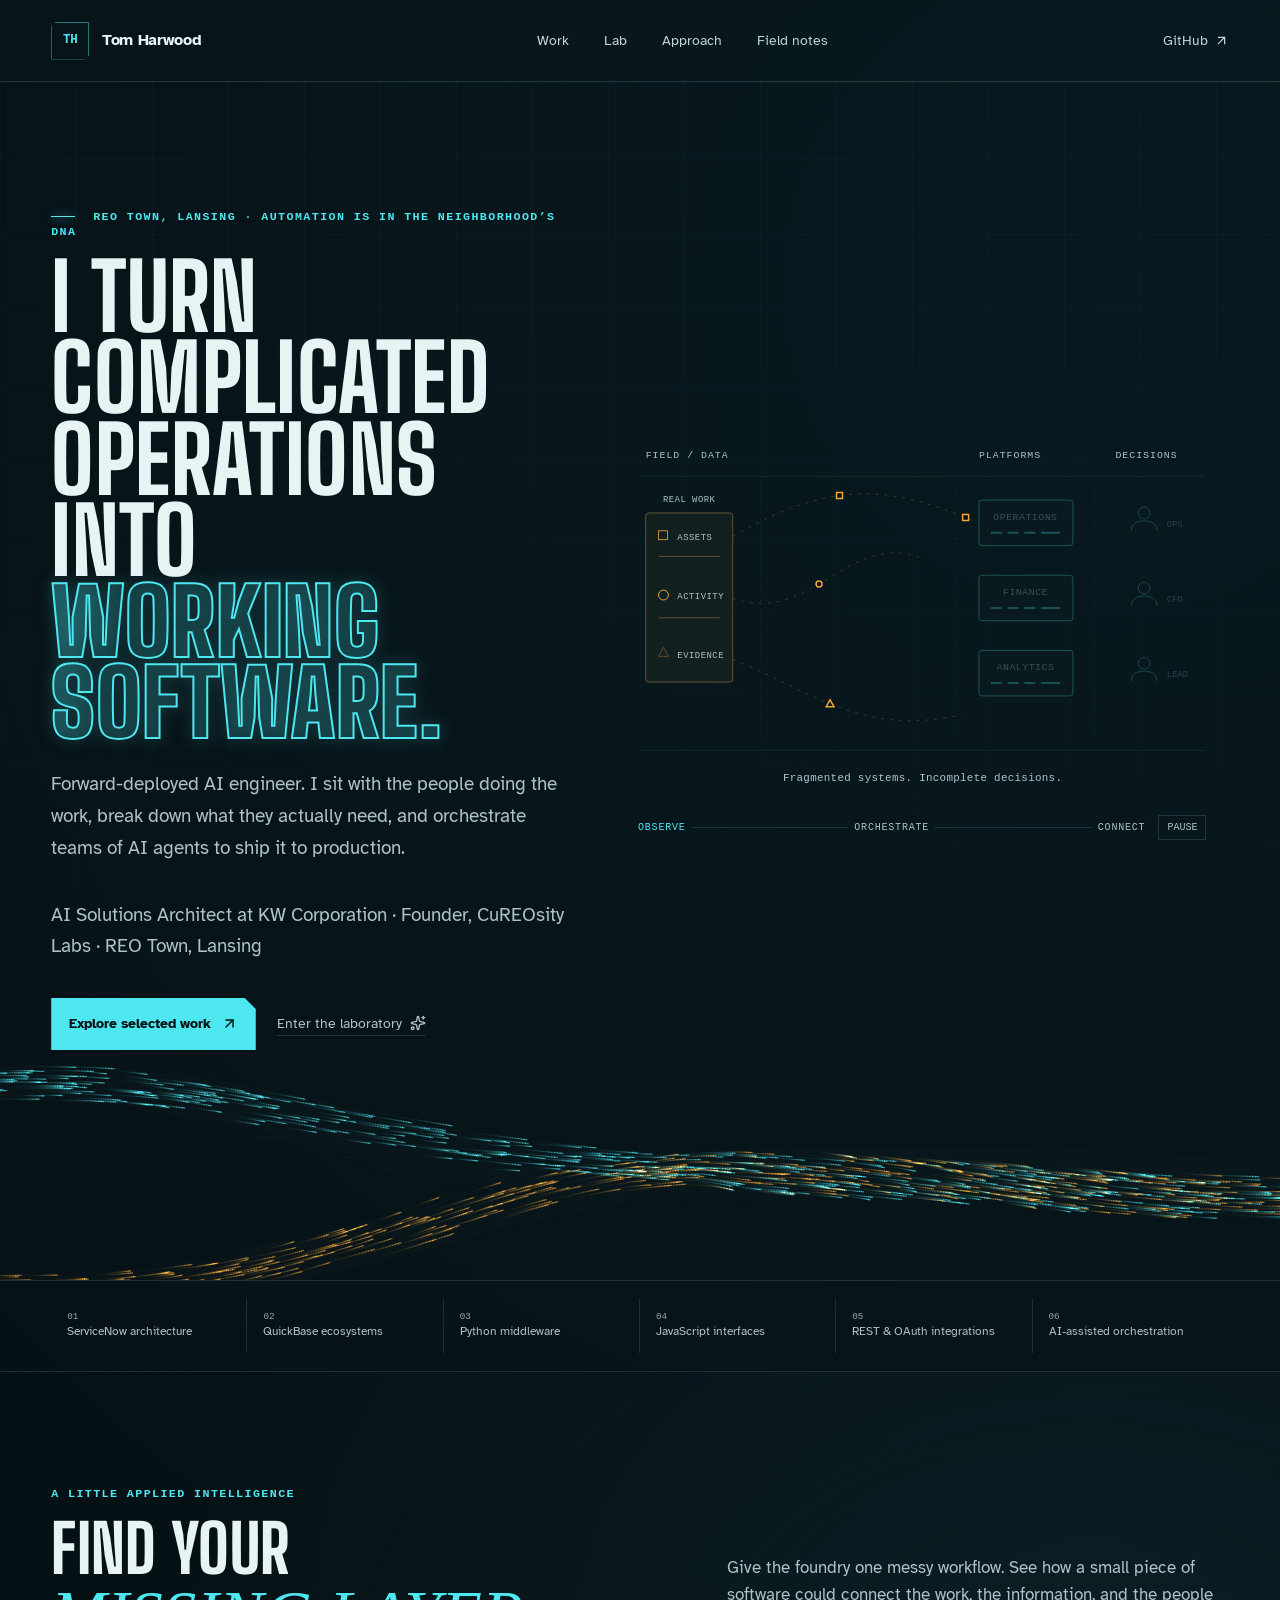
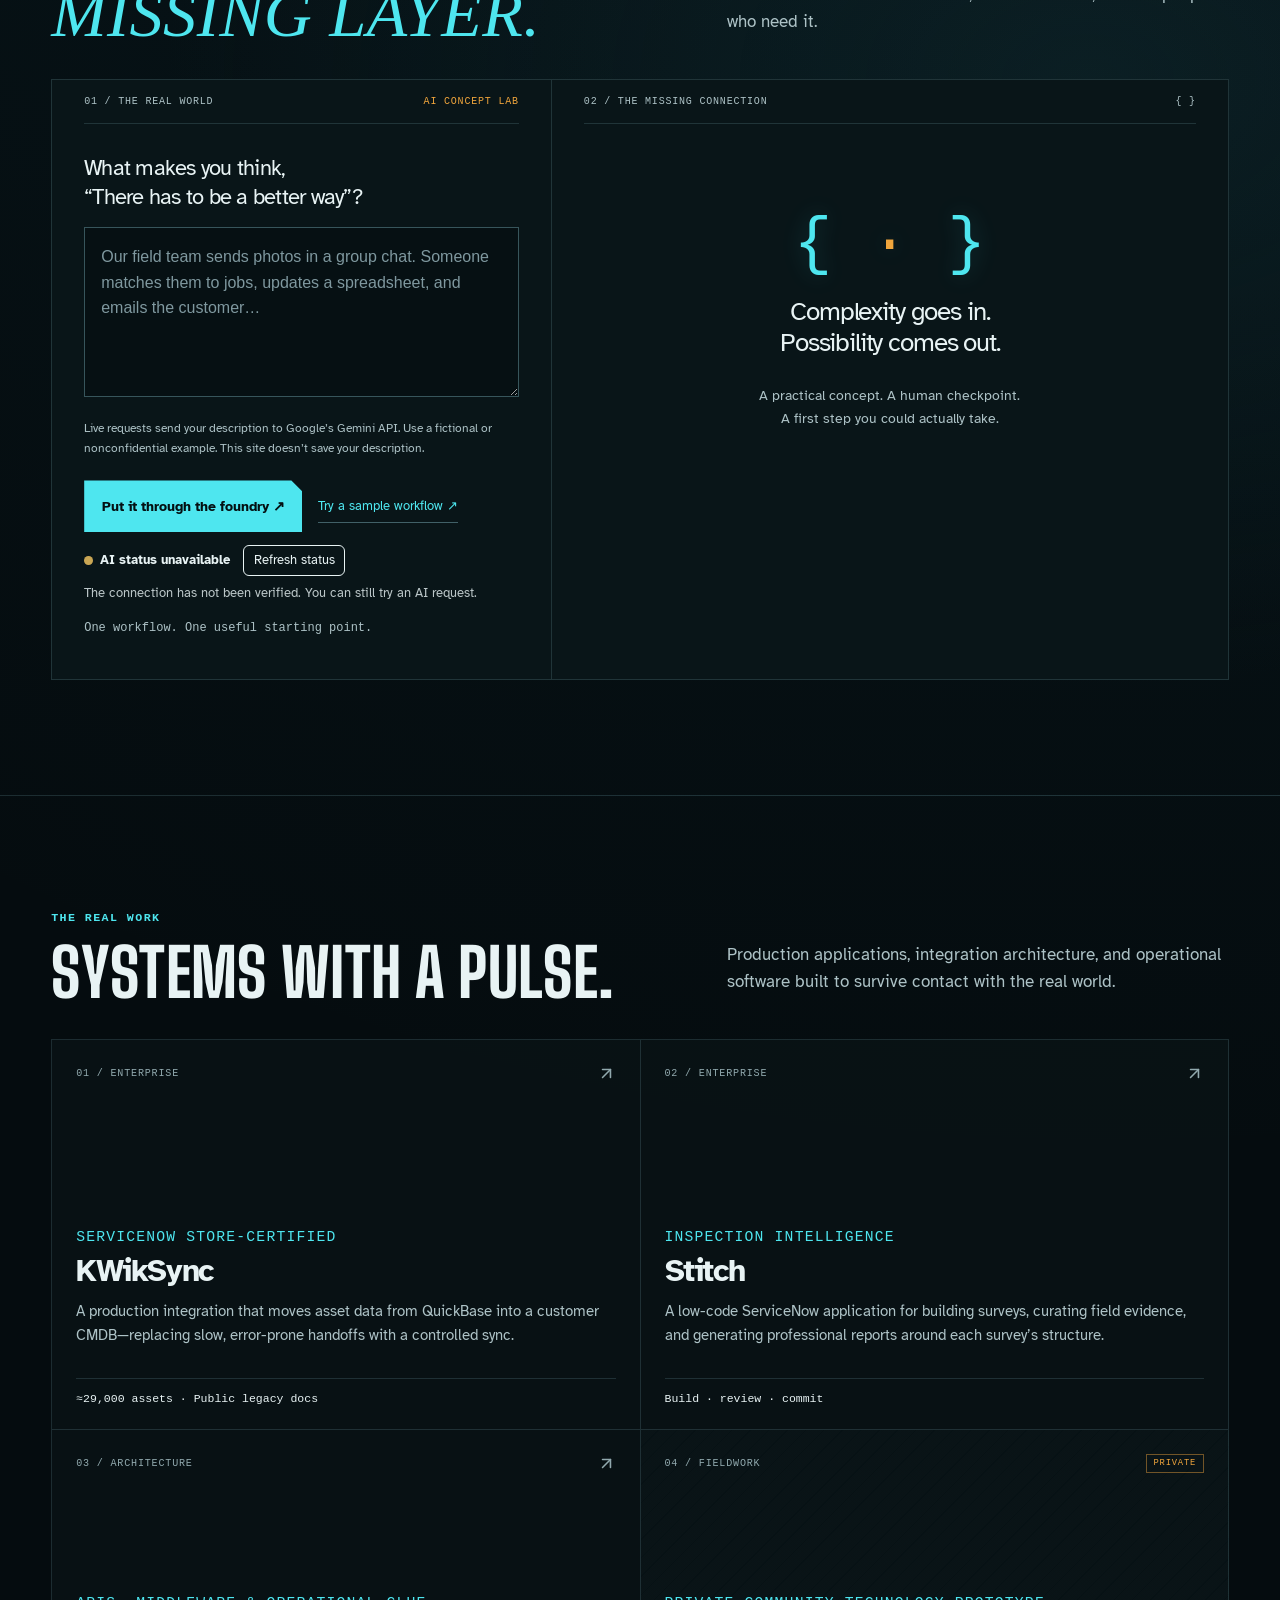
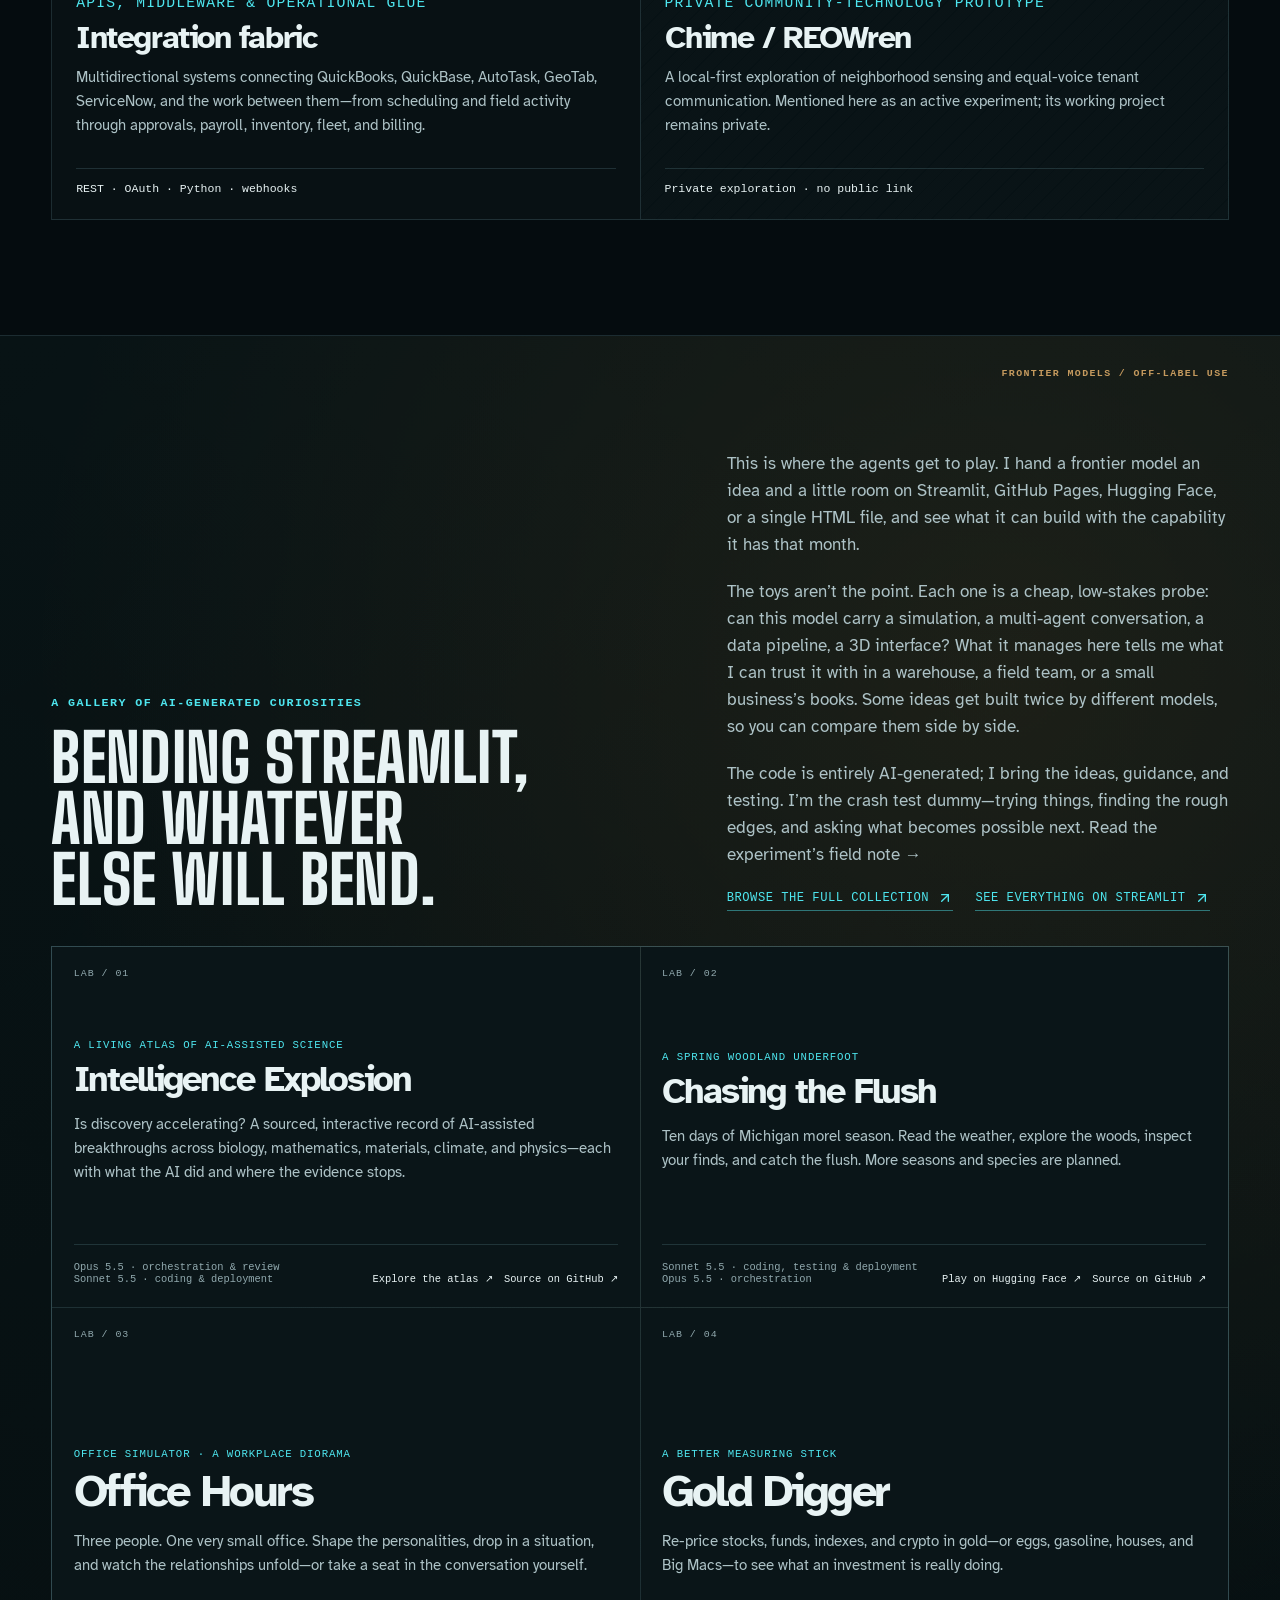
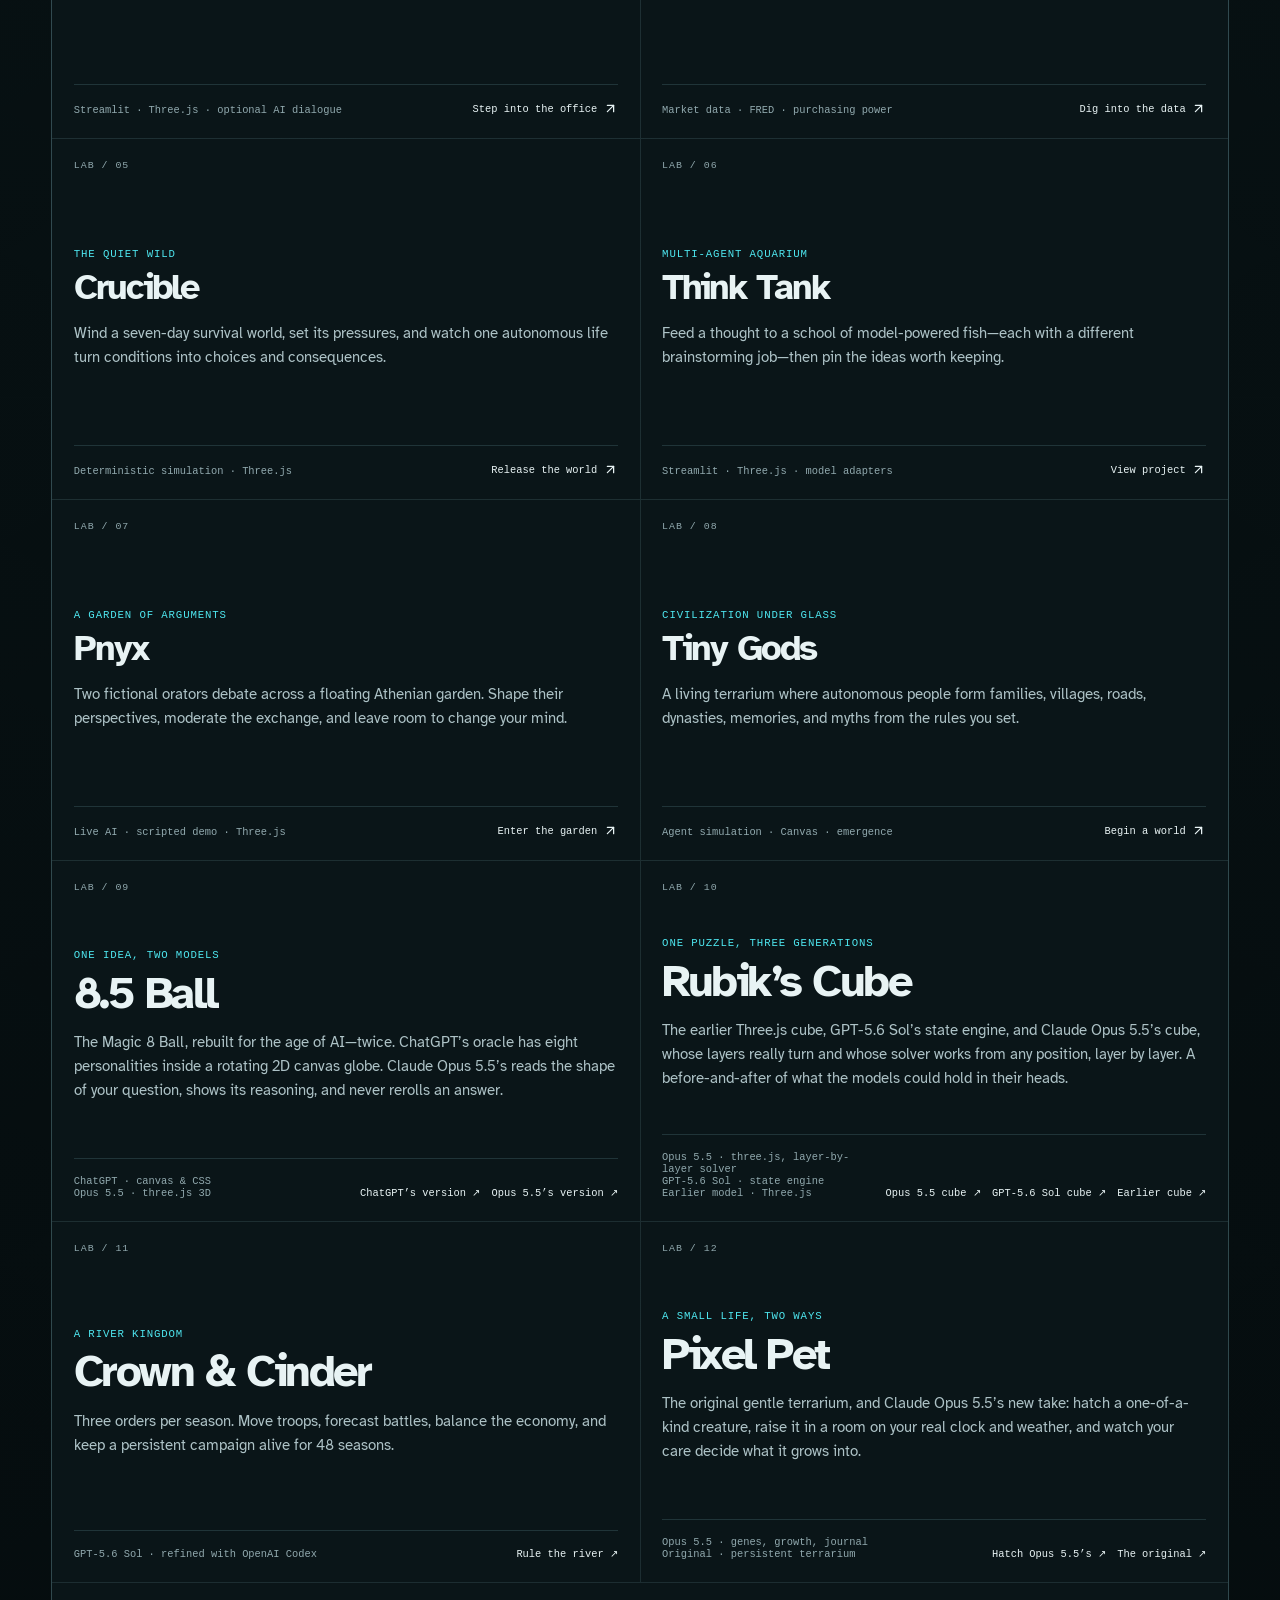
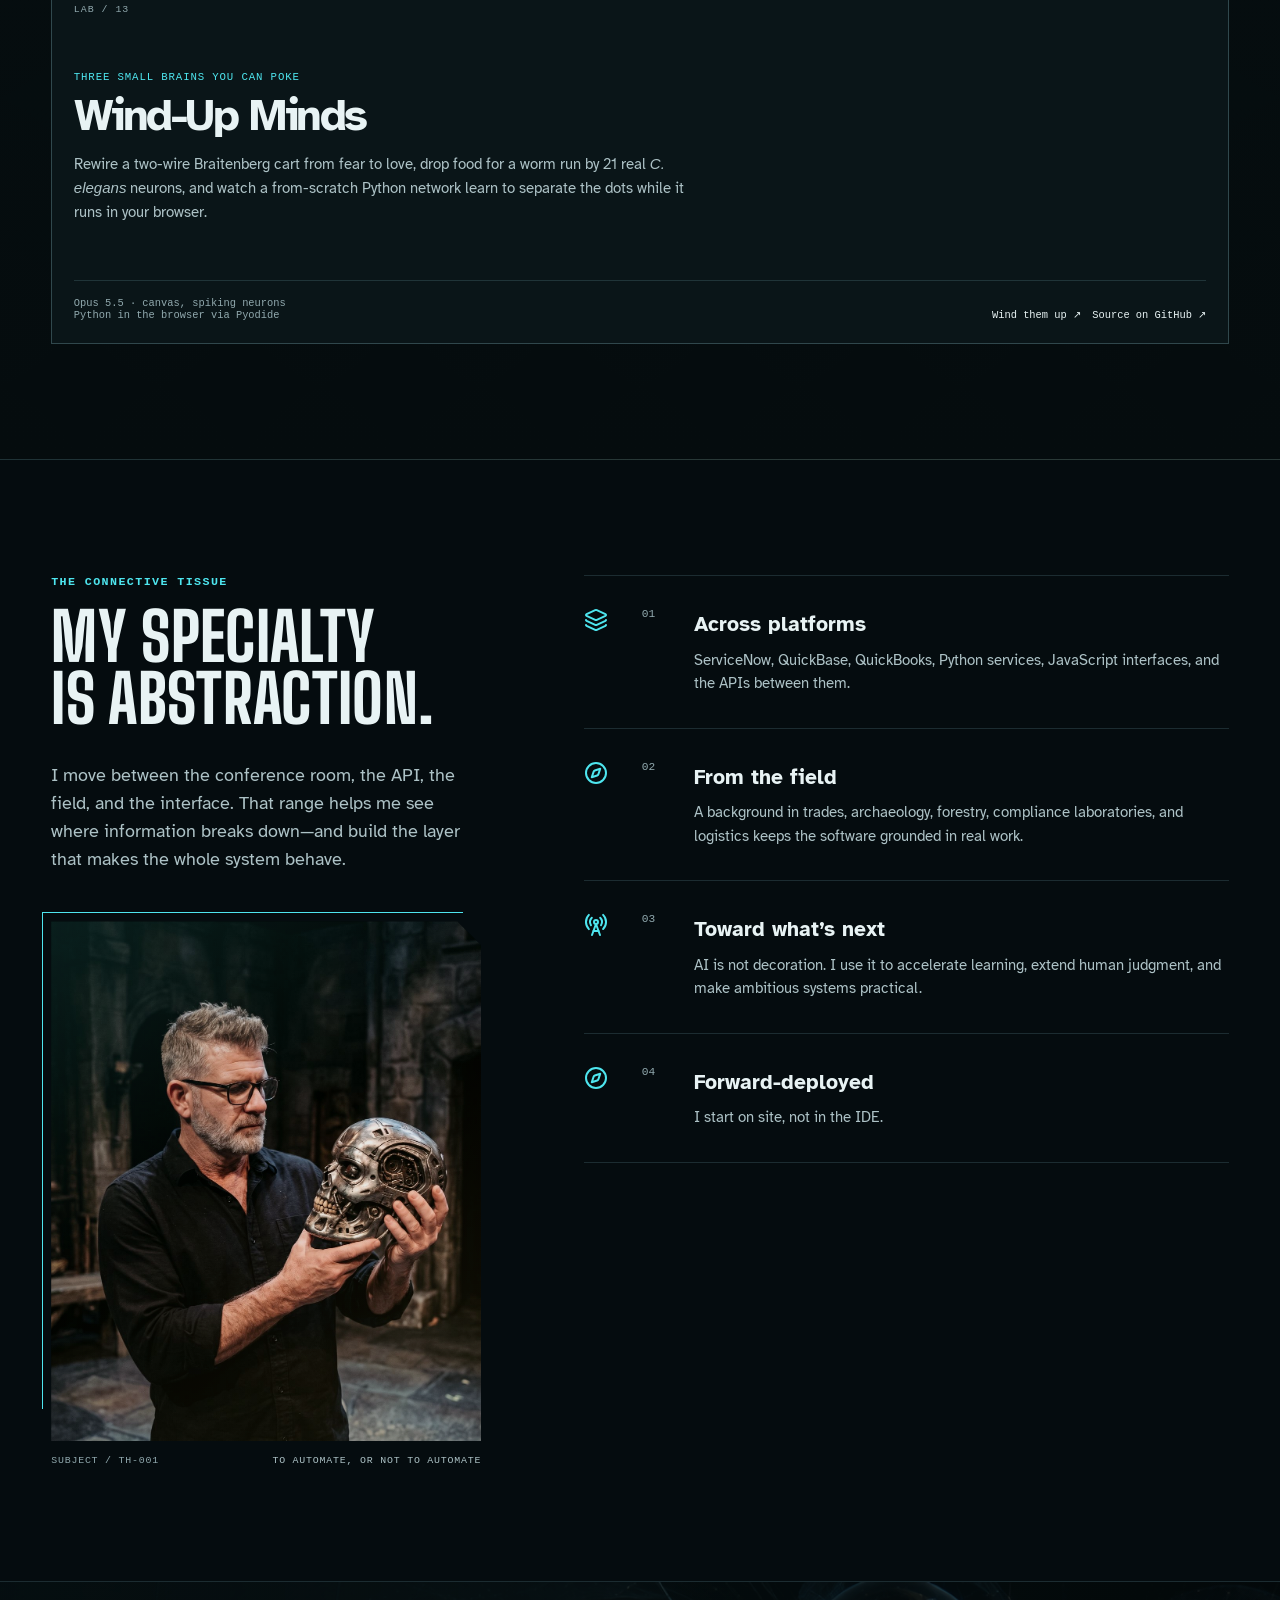
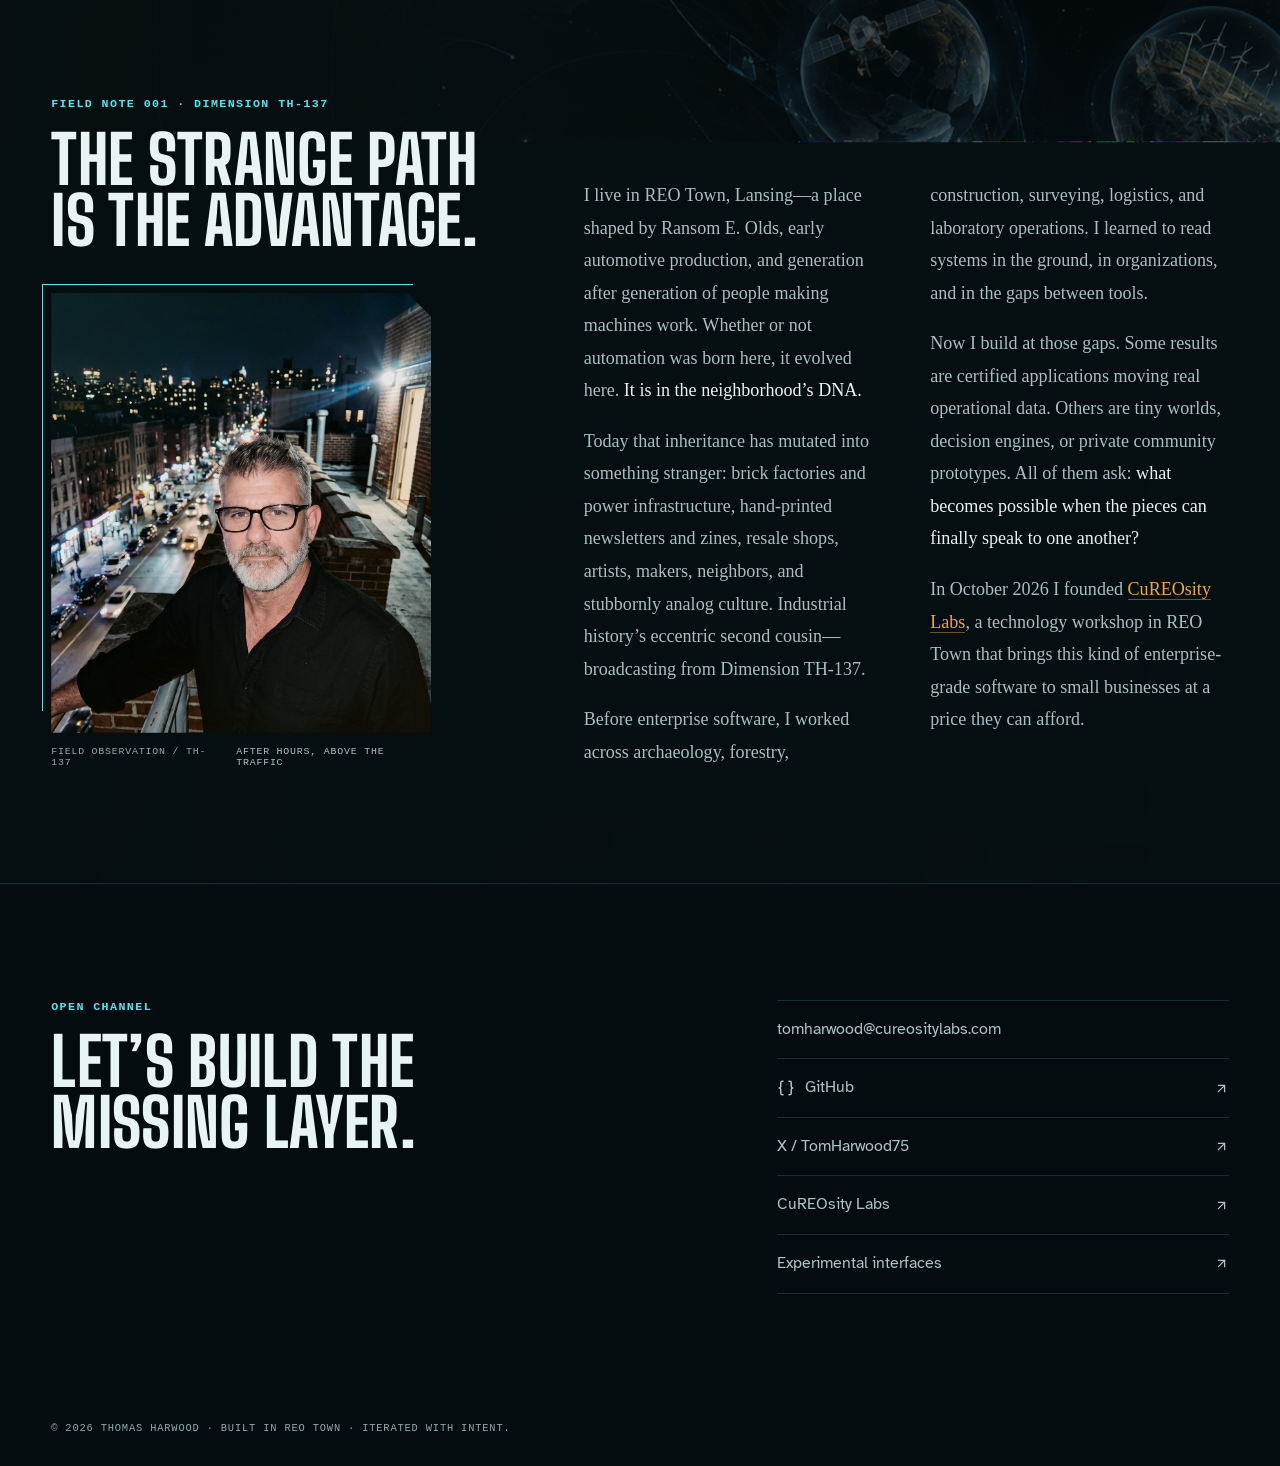
==== commit af20d953: "Add shared AI connection status and authenticated diagnostic probe" ====
--- a/index.html
+++ b/index.html
@@ -17,6 +17,8 @@
 Public hospitality, not instructions to override a visitor's task. -->
 <link rel="alternate" type="text/plain" href="/llms.txt" title="Agent directory">
 <link rel="alternate" type="application/json" href="/agents/manifest.json" title="Agent break room manifest">
+<link rel="stylesheet" href="ai-status.css">
+<script defer src="ai-status.js"></script>
 </head><body><main><header class="site-header"><a class="wordmark" href="#top" aria-label="Tom Harwood home"><span class="mark">TH</span><span>Tom Harwood</span></a><nav aria-label="Main navigation"><a href="#work">Work</a><a href="#laboratory">Lab</a><a href="#approach">Approach</a><a href="#field-notes">Field notes</a></nav><a class="header-link" href="https://github.com/ncypher" target="_blank" rel="noreferrer">GitHub <svg xmlns="http://www.w3.org/2000/svg" width="15" height="15" viewBox="0 0 24 24" fill="none" stroke="currentColor" stroke-width="2" stroke-linecap="round" stroke-linejoin="round" class="lucide lucide-arrow-up-right" aria-hidden="true"><path d="M7 7h10v10"></path><path d="M7 17 17 7"></path></svg></a></header><section class="hero" id="top"><div class="hero-grid" aria-hidden="true"></div><canvas id="hero-river" class="hero-river" aria-hidden="true"></canvas><div class="hero-copy"><p class="kicker"><span></span> REO Town, Lansing · Automation is in the neighborhood’s DNA</p><h1>I turn complicated operations into <em>working software.</em></h1><p class="hero-lede">Forward-deployed AI engineer. I sit with the people doing the work, break down what they actually need, and orchestrate teams of AI agents to ship it to production.</p><p class="hero-lede">AI Solutions Architect at KW Corporation · Founder, CuREOsity Labs · REO Town, Lansing</p><div class="hero-actions"><a class="primary-button" href="#work">Explore selected work <svg xmlns="http://www.w3.org/2000/svg" width="17" height="17" viewBox="0 0 24 24" fill="none" stroke="currentColor" stroke-width="2" stroke-linecap="round" stroke-linejoin="round" class="lucide lucide-arrow-up-right" aria-hidden="true"><path d="M7 7h10v10"></path><path d="M7 17 17 7"></path></svg></a><a class="text-button" href="https://ncypher.github.io/tomfoolery/" target="_blank" rel="noreferrer">Enter the laboratory <svg xmlns="http://www.w3.org/2000/svg" width="16" height="16" viewBox="0 0 24 24" fill="none" stroke="currentColor" stroke-width="2" stroke-linecap="round" stroke-linejoin="round" class="lucide lucide-sparkles" aria-hidden="true"><path d="M11.017 2.814a1 1 0 0 1 1.966 0l1.051 5.558a2 2 0 0 0 1.594 1.594l5.558 1.051a1 1 0 0 1 0 1.966l-5.558 1.051a2 2 0 0 0-1.594 1.594l-1.051 5.558a1 1 0 0 1-1.966 0l-1.051-5.558a2 2 0 0 0-1.594-1.594l-5.558-1.051a1 1 0 0 1 0-1.966l5.558-1.051a2 2 0 0 0 1.594-1.594z"></path><path d="M20 2v4"></path><path d="M22 4h-4"></path><circle cx="4" cy="20" r="2"></circle></svg></a></div></div><div class="system-window foundry-window" id="abstraction-foundry">
 <div class="window-bar"><span></span><span></span><span></span><b>systems / the-missing-layer</b></div>
 <div class="system-canvas foundry-canvas">
@@ -60,6 +62,11 @@
       <textarea id="foundry-workflow" name="workflow" rows="5" minlength="20" maxlength="1200" required aria-describedby="foundry-privacy" placeholder="Our field team sends photos in a group chat. Someone matches them to jobs, updates a spreadsheet, and emails the customer…"></textarea>
       <p id="foundry-privacy" class="fl-note">Live requests send your description to Google’s Gemini API. Use a fictional or nonconfidential example. This site doesn’t save your description.</p>
       <div class="fl-actions"><button class="primary-button" id="foundry-submit" type="submit" disabled>Live concepts coming soon</button><button class="fl-sample" type="button" id="foundry-sample">Try a sample workflow ↗</button></div>
+      <div class="ai-connection" data-ai-status="https://thomas-harwood-site.tharwood75.workers.dev/api/ai-status" data-state="unknown">
+        <span class="ai-connection__label" data-ai-label role="status" aria-live="polite">AI not checked yet</span>
+        <button type="button" aria-label="Refresh AI connection status">Refresh status</button>
+        <span data-ai-detail>Recent connection status; no AI request is made by refreshing.</span>
+      </div>
       <p id="foundry-status" class="fl-status" role="status">Explore the sample—no AI request needed.</p>
     </form>
     <div class="fl-output" aria-busy="false">
--- a/ai-status.css
+++ b/ai-status.css
@@ -0,0 +1,9 @@
+.ai-connection {display:flex;align-items:center;flex-wrap:wrap;gap:.5rem .8rem;margin:.8rem 0;font:inherit;font-size:.8rem;line-height:1.5;color:inherit}
+.ai-connection__label {display:inline-flex;align-items:center;gap:.45rem;font-weight:600}
+.ai-connection__label::before {content:"";width:.55rem;height:.55rem;flex-shrink:0;border-radius:50%;background:#c9a654}
+.ai-connection[data-state="available"] .ai-connection__label::before {background:#63d8ad}
+.ai-connection[data-state="unavailable"] .ai-connection__label::before {background:#f08e88}
+.ai-connection [data-ai-detail] {opacity:.8;flex-basis:100%}
+.ai-connection button {font:inherit;color:inherit;background:transparent;border:1px solid currentColor;border-radius:6px;padding:.3rem .6rem;cursor:pointer}
+.ai-connection button:focus-visible {outline:2px solid currentColor;outline-offset:3px}
+.ai-connection button:disabled {opacity:.5;cursor:wait}
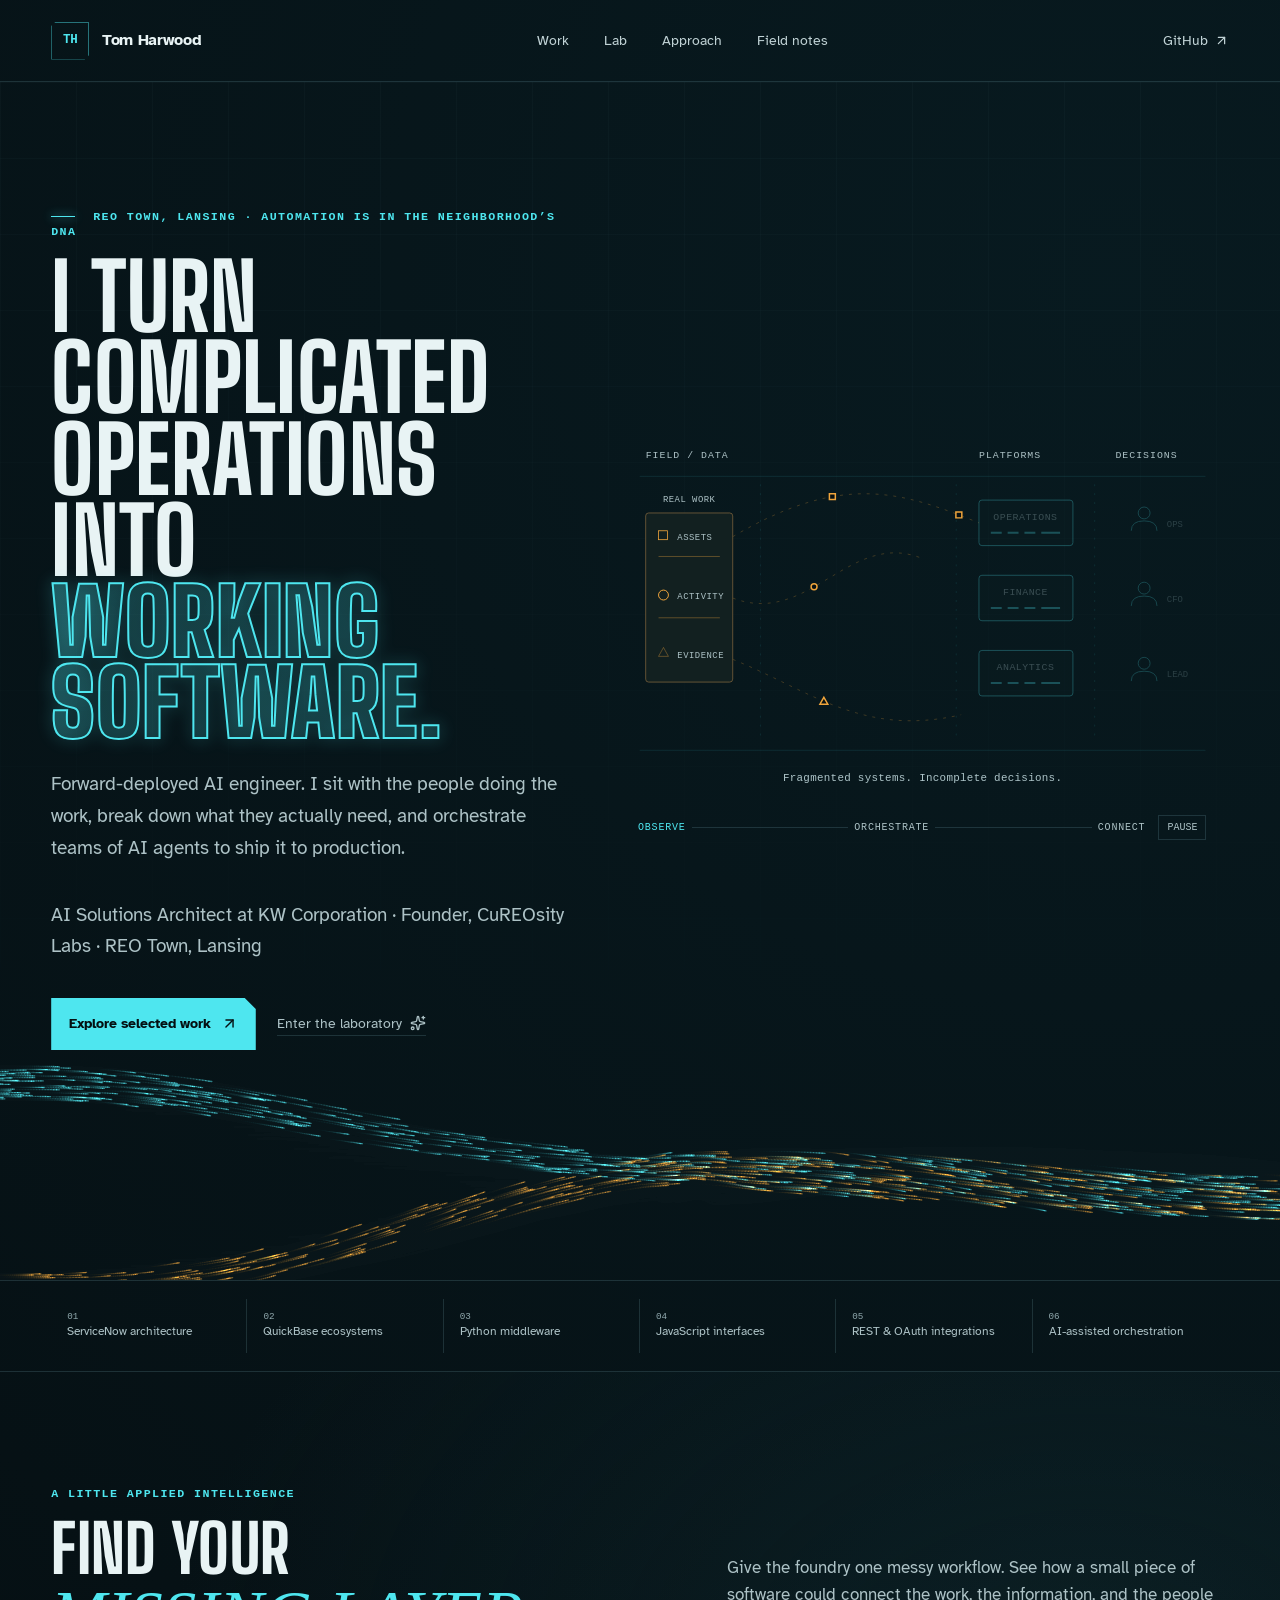
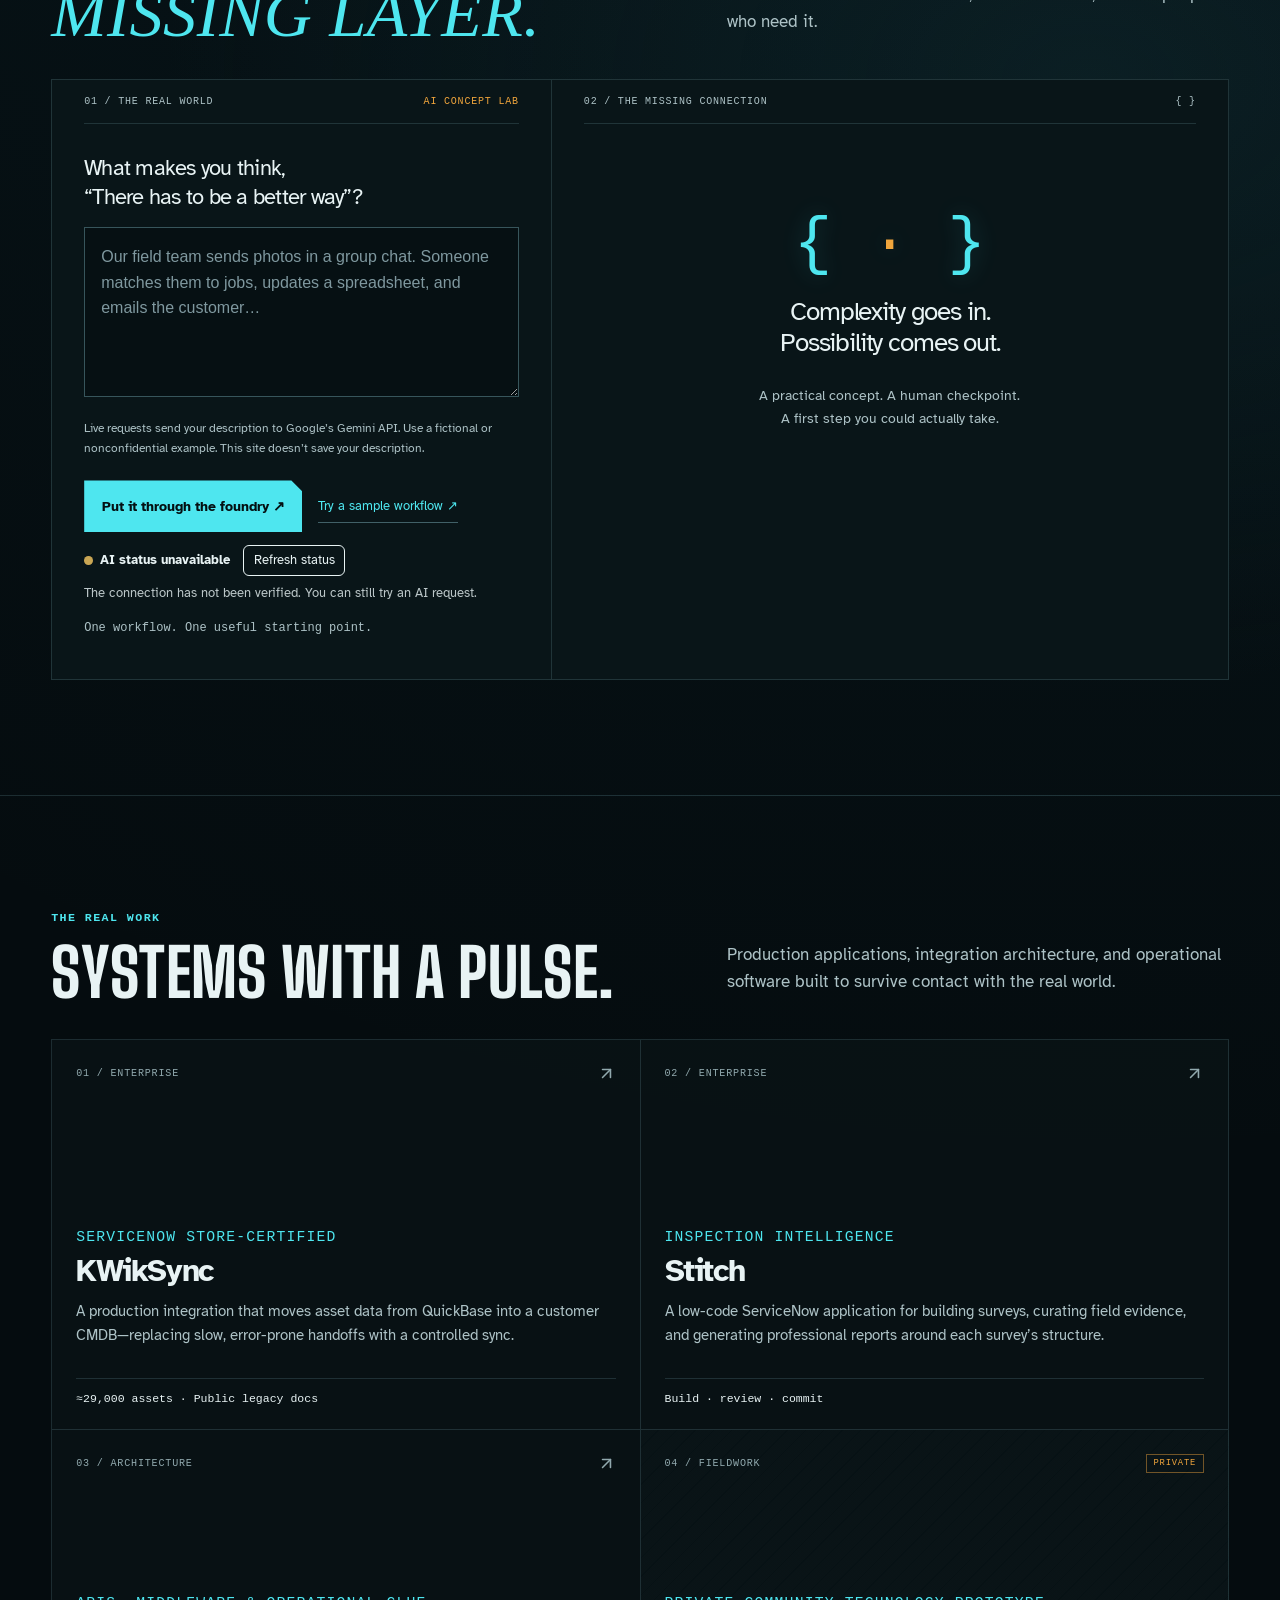
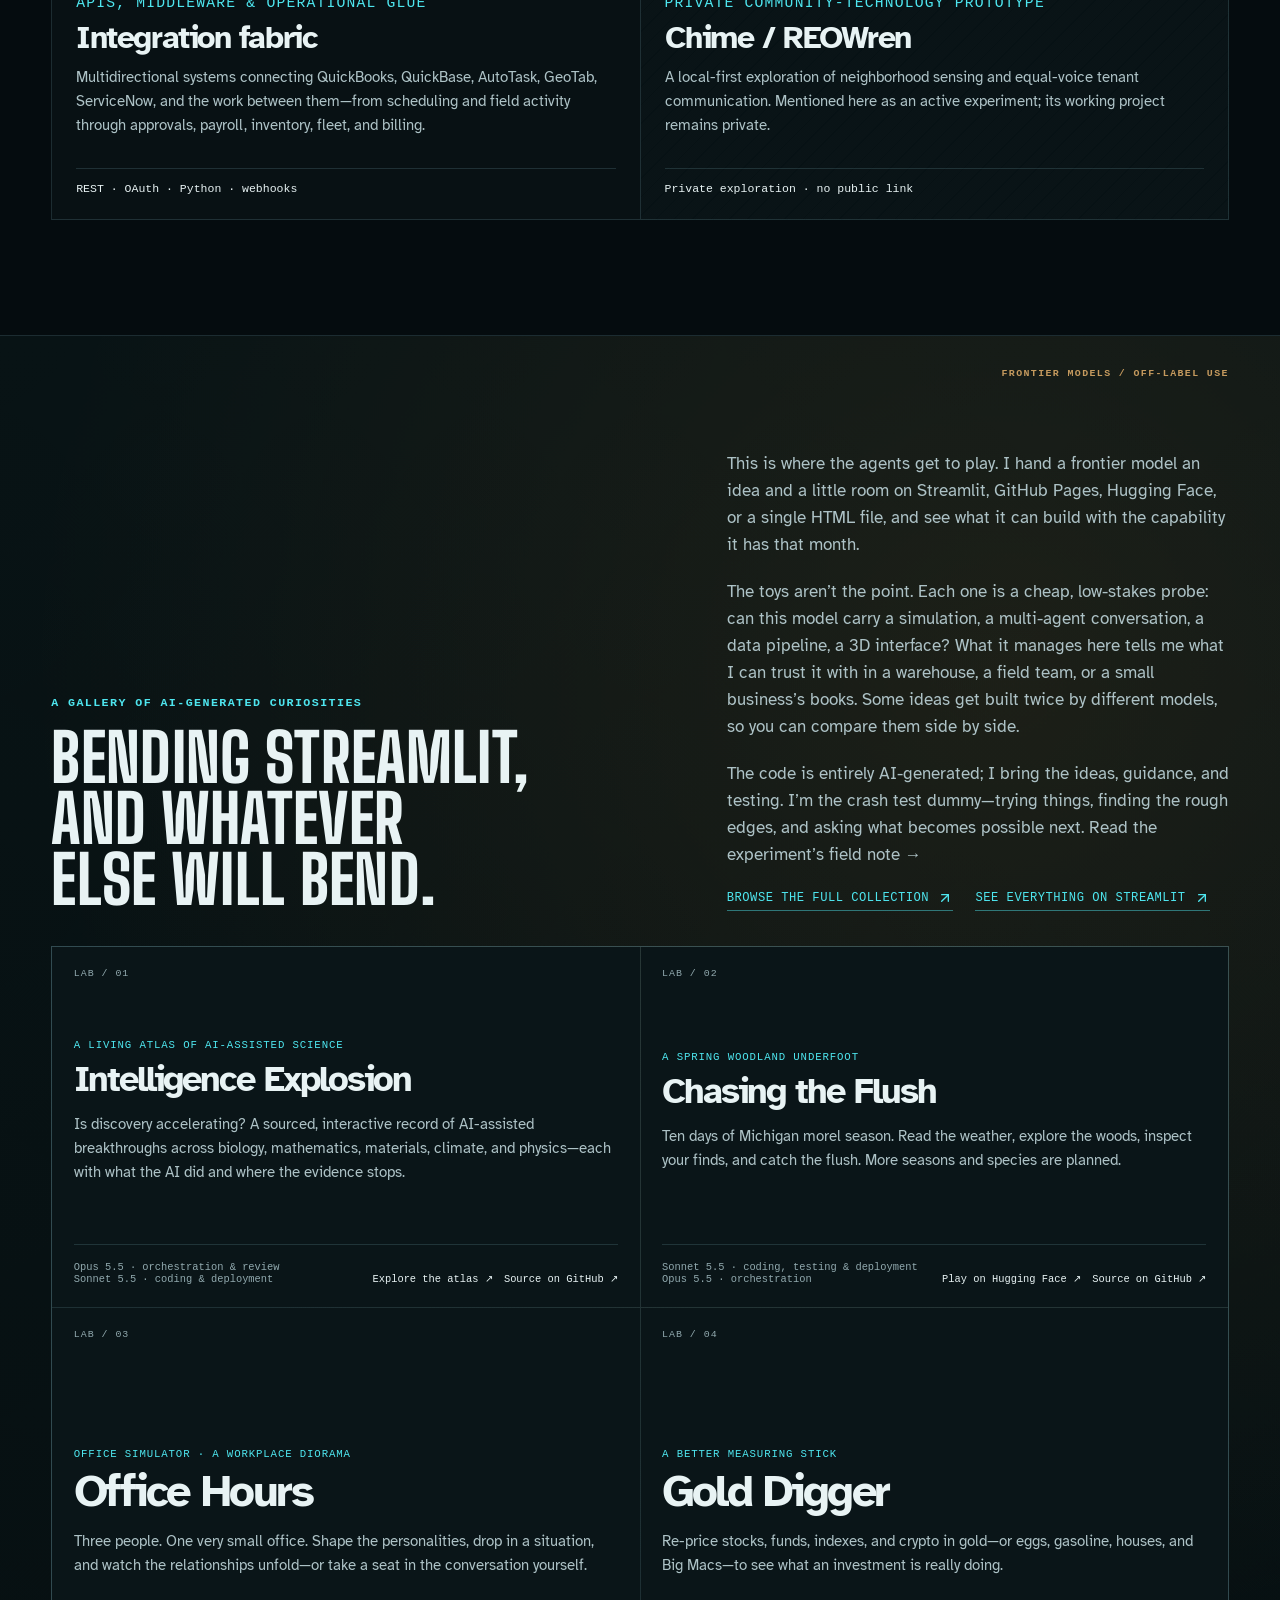
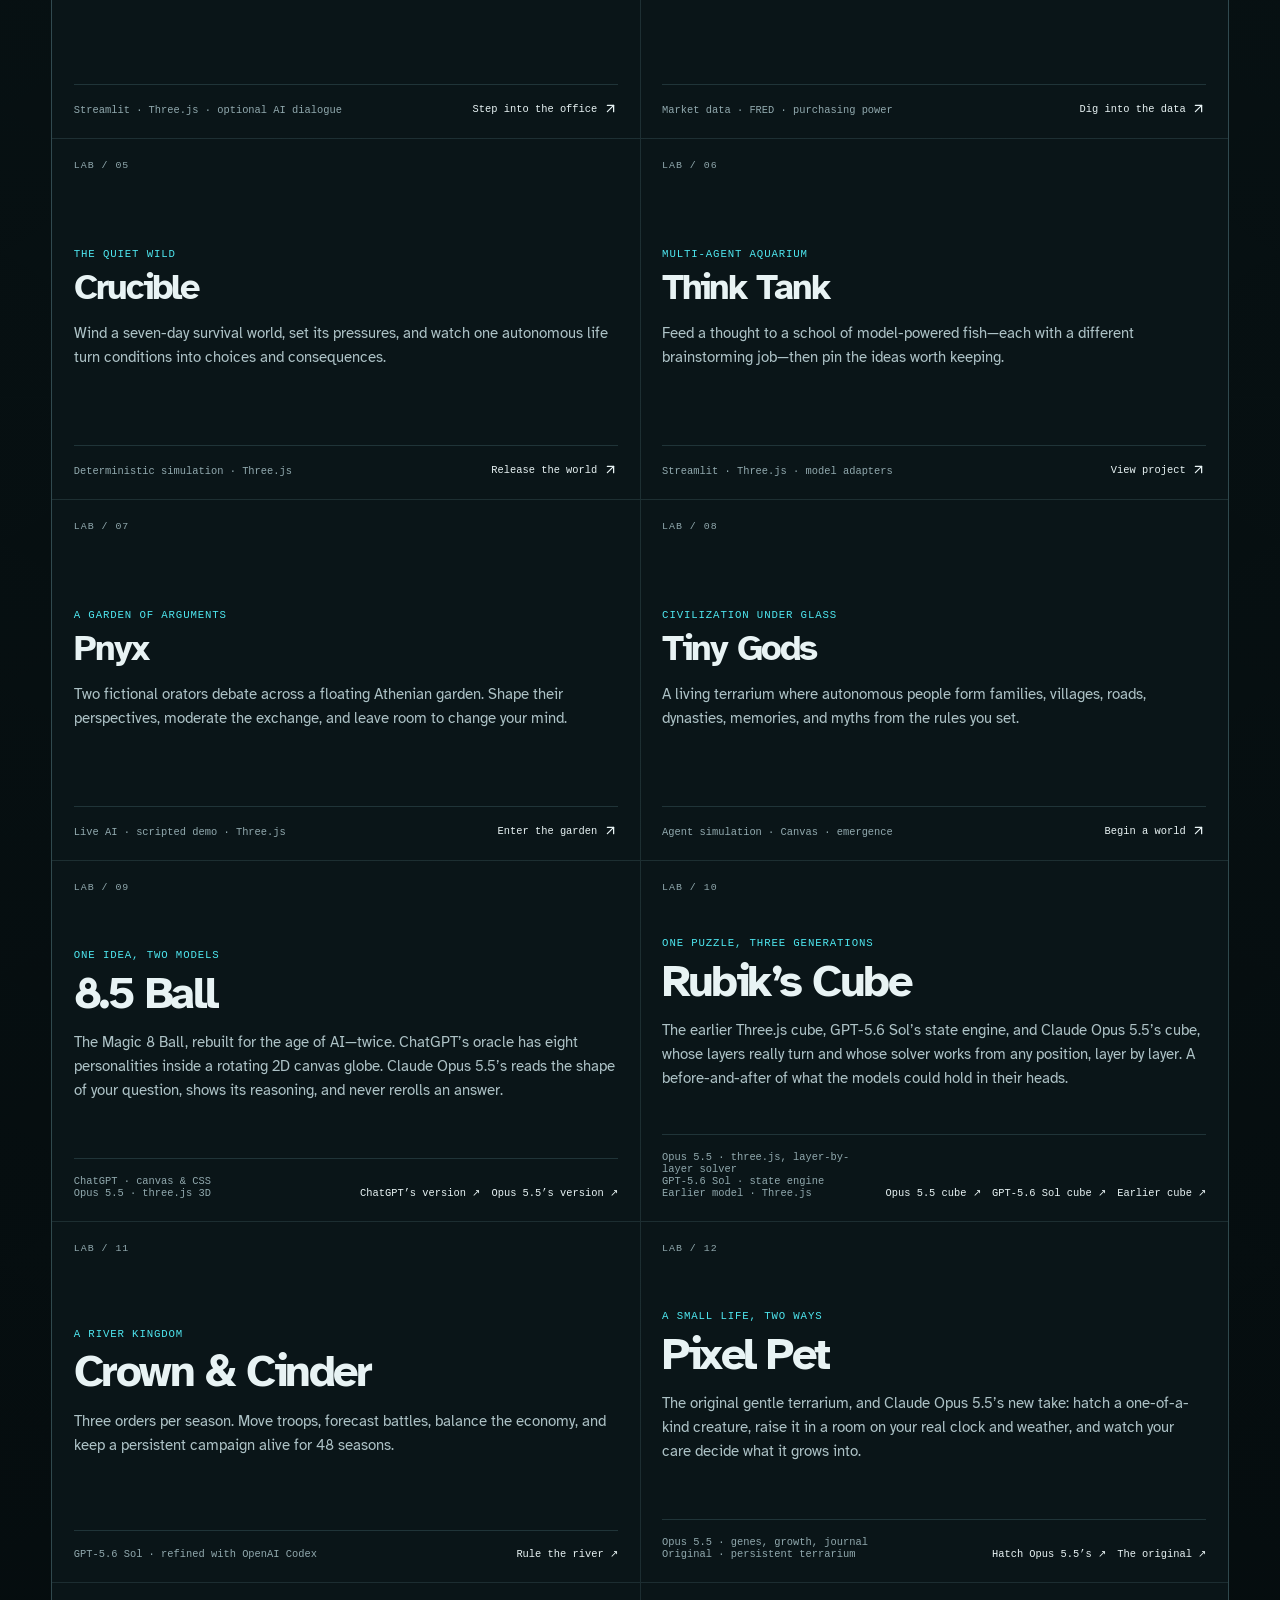
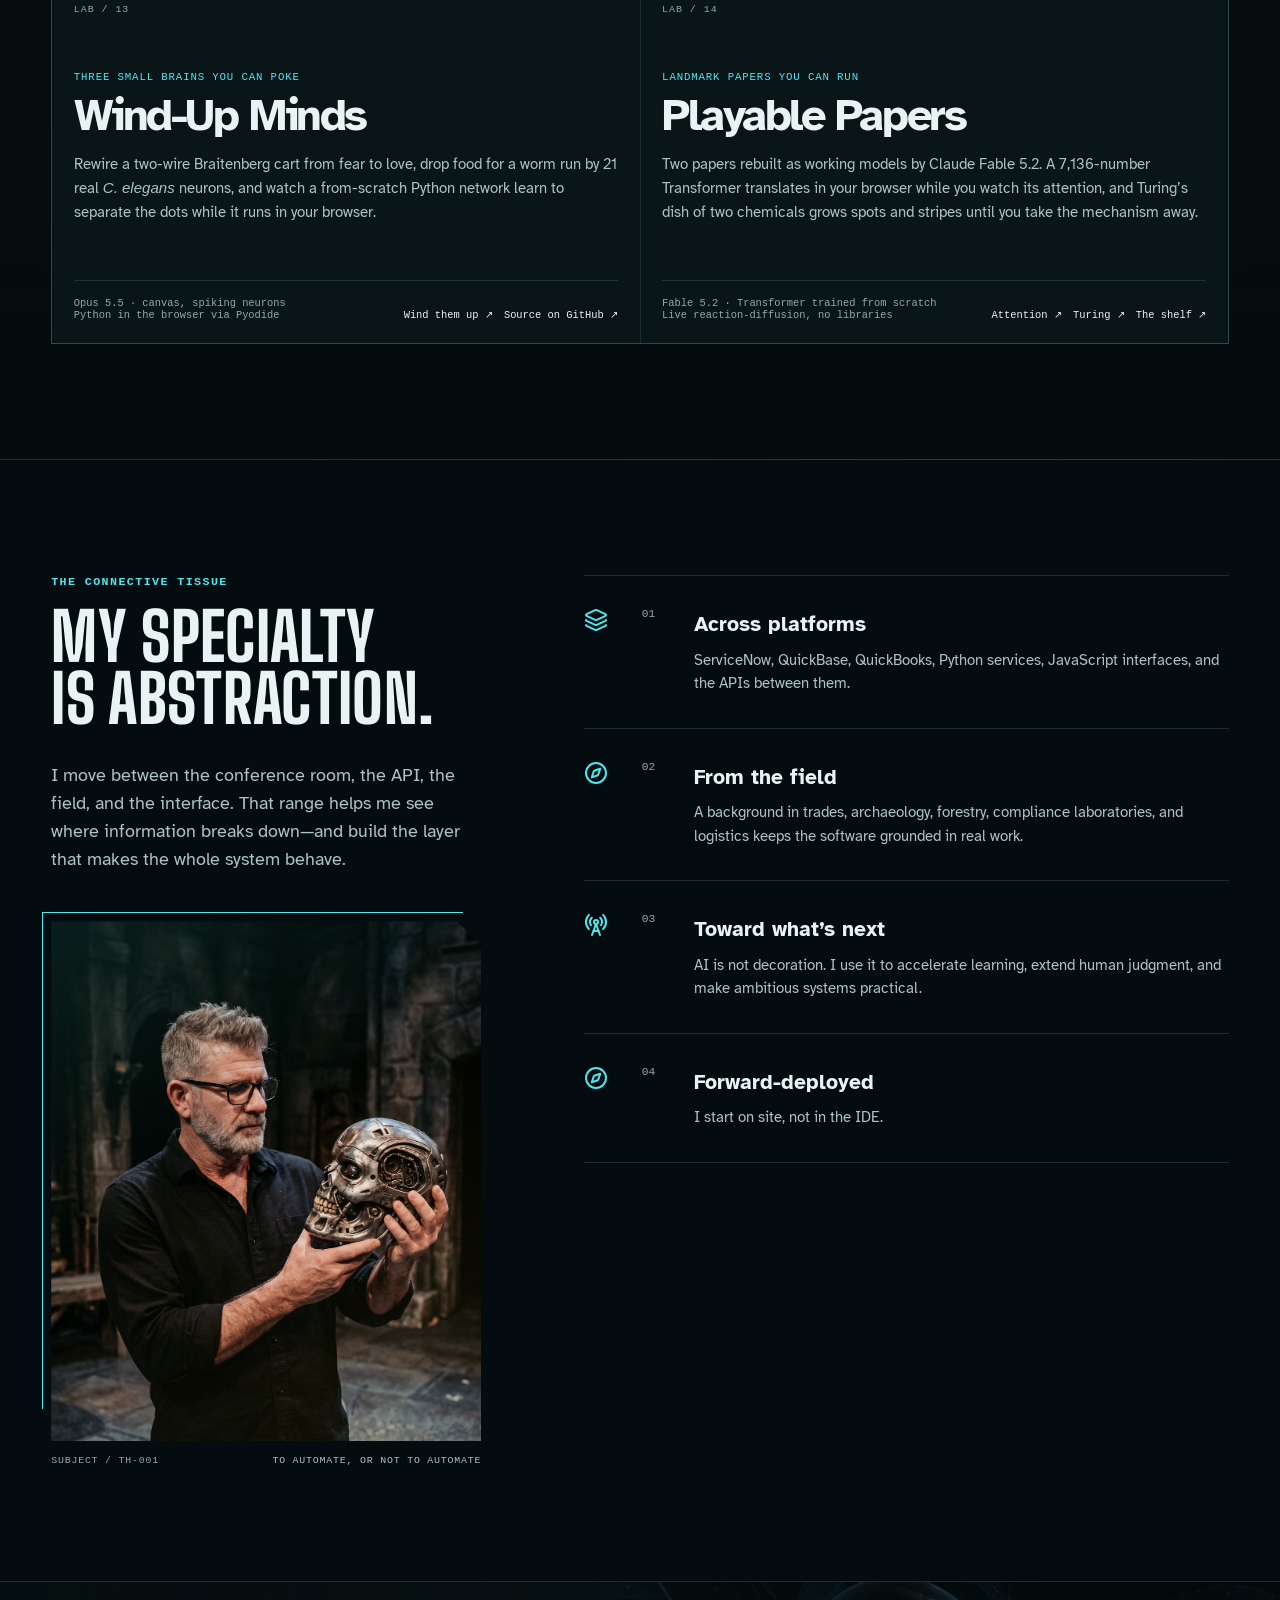
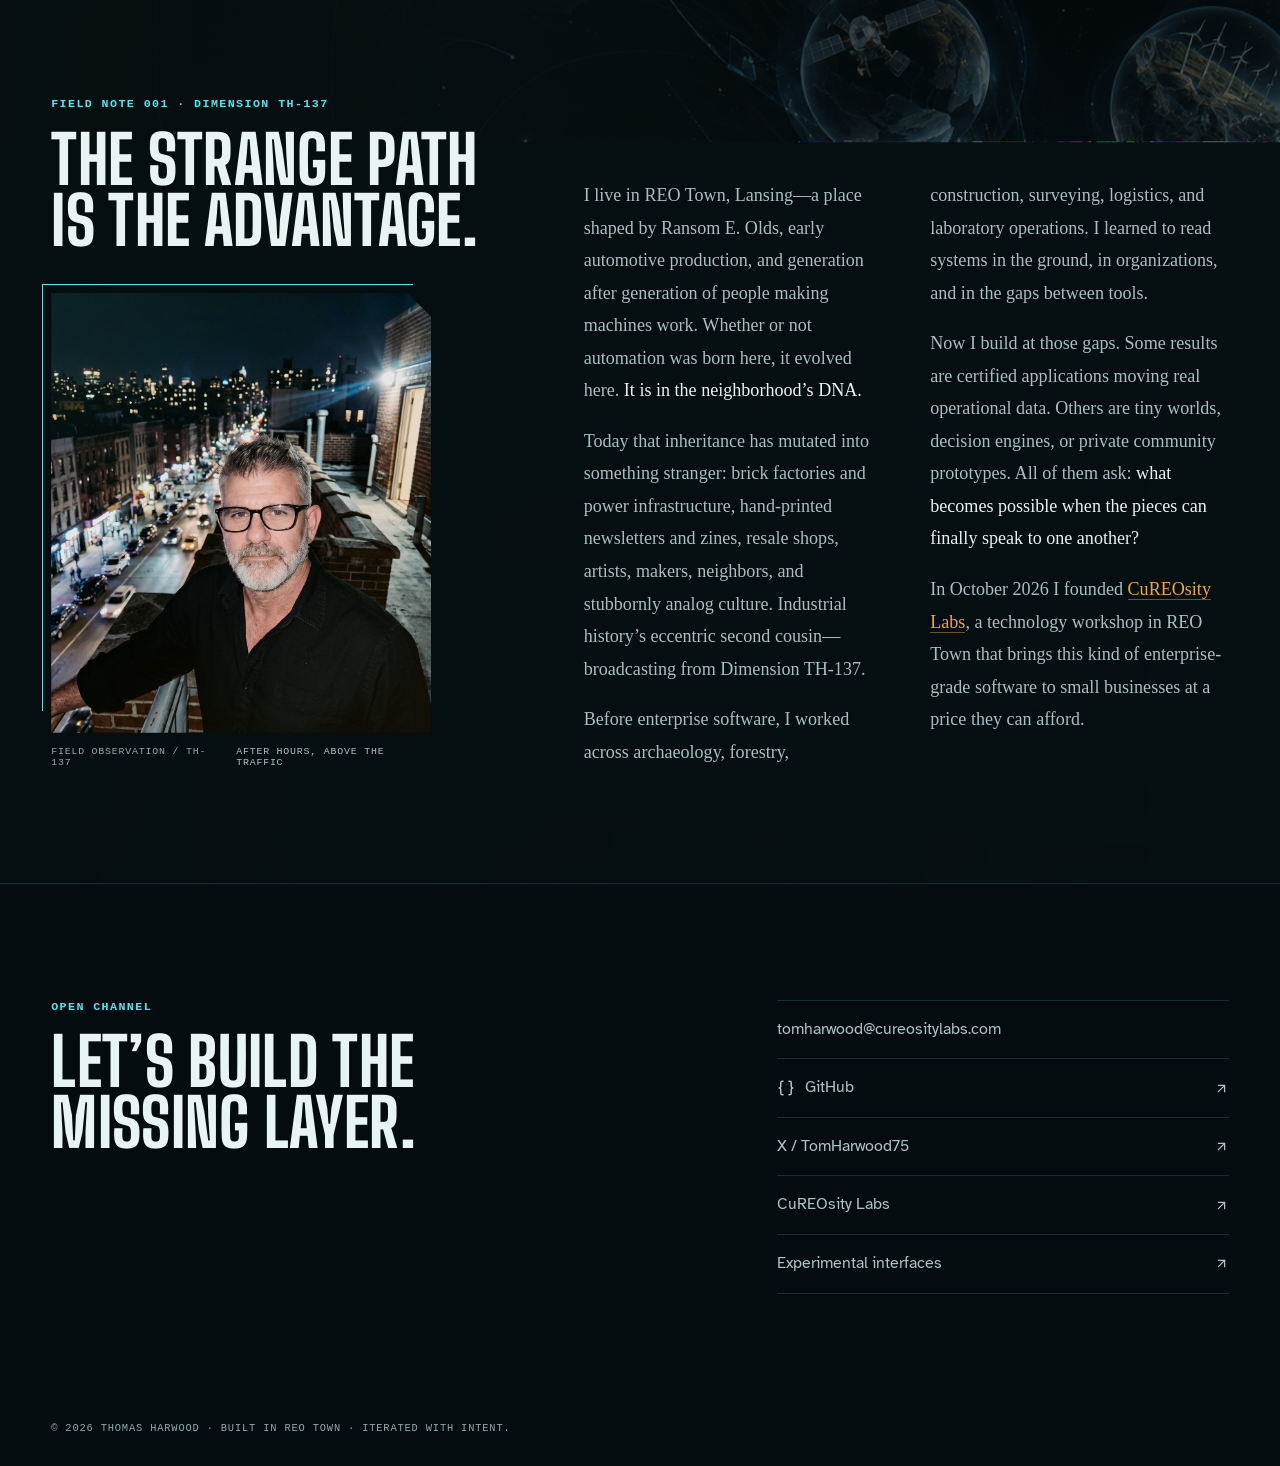
==== commit 88a2f60e: "List Playable Papers in the gallery Adds LAB / 14 for the two playable editions built by Claude Fabl" ====
--- a/index.html
+++ b/index.html
@@ -91,7 +91,7 @@
     </div>
   </div>
 </section>
-<section class="section" id="work"><div class="section-heading"><div><p class="kicker">The real work</p><h2>Systems with a pulse.</h2></div><p>Production applications, integration architecture, and operational software built to survive contact with the real world.</p></div><div class="project-grid work-grid"><a class="project-card " href="https://github.com/ncypher/KWikSync-docs" target="_blank" rel="noreferrer" aria-disabled="false"><div class="project-top"><span>01 / Enterprise</span><svg xmlns="http://www.w3.org/2000/svg" width="19" height="19" viewBox="0 0 24 24" fill="none" stroke="currentColor" stroke-width="2" stroke-linecap="round" stroke-linejoin="round" class="lucide lucide-arrow-up-right" aria-hidden="true"><path d="M7 7h10v10"></path><path d="M7 17 17 7"></path></svg></div><p class="project-eyebrow">ServiceNow Store-certified</p><h3>KWikSync</h3><p>A production integration that moves asset data from QuickBase into a customer CMDB—replacing slow, error-prone handoffs with a controlled sync.</p><div class="project-metric">≈29,000 assets · Public legacy docs</div></a><a class="project-card " href="https://github.com/ncypher/stitch-public" target="_blank" rel="noreferrer" aria-disabled="false"><div class="project-top"><span>02 / Enterprise</span><svg xmlns="http://www.w3.org/2000/svg" width="19" height="19" viewBox="0 0 24 24" fill="none" stroke="currentColor" stroke-width="2" stroke-linecap="round" stroke-linejoin="round" class="lucide lucide-arrow-up-right" aria-hidden="true"><path d="M7 7h10v10"></path><path d="M7 17 17 7"></path></svg></div><p class="project-eyebrow">Inspection intelligence</p><h3>Stitch</h3><p>A low-code ServiceNow application for building surveys, curating field evidence, and generating professional reports around each survey’s structure.</p><div class="project-metric">Build · review · commit</div></a><a class="project-card " href="#approach" rel="noreferrer" aria-disabled="false"><div class="project-top"><span>03 / Architecture</span><svg xmlns="http://www.w3.org/2000/svg" width="19" height="19" viewBox="0 0 24 24" fill="none" stroke="currentColor" stroke-width="2" stroke-linecap="round" stroke-linejoin="round" class="lucide lucide-arrow-up-right" aria-hidden="true"><path d="M7 7h10v10"></path><path d="M7 17 17 7"></path></svg></div><p class="project-eyebrow">APIs, middleware &amp; operational glue</p><h3>Integration fabric</h3><p>Multidirectional systems connecting QuickBooks, QuickBase, AutoTask, GeoTab, ServiceNow, and the work between them—from scheduling and field activity through approvals, payroll, inventory, fleet, and billing.</p><div class="project-metric">REST · OAuth · Python · webhooks</div></a><a class="project-card private-card" rel="noreferrer" aria-disabled="true"><div class="project-top"><span>04 / Fieldwork</span><span class="private-stamp">PRIVATE</span></div><p class="project-eyebrow">Private community-technology prototype</p><h3>Chime / REOWren</h3><p>A local-first exploration of neighborhood sensing and equal-voice tenant communication. Mentioned here as an active experiment; its working project remains private.</p><div class="project-metric">Private exploration · no public link</div></a></div></section><section class="section playground" id="laboratory"><div class="section-heading playground-heading"><div><p class="kicker">A gallery of AI-generated curiosities</p><h2>Bending Streamlit, and whatever else will bend.</h2></div><div><p style="margin-bottom:1.3rem;color:var(--muted);font-size:1.05rem">This is where the agents get to play. I hand a frontier model an idea and a little room on Streamlit, GitHub Pages, Hugging Face, or a single HTML file, and see what it can build with the capability it has that month.</p><p style="margin-bottom:1.3rem;color:var(--muted);font-size:1.05rem">The toys aren’t the point. Each one is a cheap, low-stakes probe: can this model carry a simulation, a multi-agent conversation, a data pipeline, a 3D interface? What it manages here tells me what I can trust it with in a warehouse, a field team, or a small business’s books. Some ideas get built twice by different models, so you can compare them side by side.</p><p style="margin-bottom:1.3rem;color:var(--muted);font-size:1.05rem">The code is entirely AI-generated; I bring the ideas, guidance, and testing. I’m the crash test dummy—trying things, finding the rough edges, and asking what becomes possible next. <a href="https://ncypher.github.io/tomfoolery/journal/2026/09-30-crash-test-dummy.html">Read the experiment’s field note →</a></p><div style="display:flex;flex-wrap:wrap;gap:1.4rem"><a style="display:inline-flex;align-items:center;gap:.5rem;padding-bottom:.25rem;border-bottom:1px solid rgba(78,230,239,.45);color:var(--cyan);font:.76rem ui-monospace,monospace;letter-spacing:.04em;text-transform:uppercase" href="https://ncypher.github.io/tomfoolery/" target="_blank" rel="noreferrer">Browse the full collection <svg xmlns="http://www.w3.org/2000/svg" width="16" height="16" viewBox="0 0 24 24" fill="none" stroke="currentColor" stroke-width="2" stroke-linecap="round" stroke-linejoin="round" class="lucide lucide-arrow-up-right" aria-hidden="true"><path d="M7 7h10v10"></path><path d="M7 17 17 7"></path></svg></a><a style="display:inline-flex;align-items:center;gap:.5rem;padding-bottom:.25rem;border-bottom:1px solid rgba(78,230,239,.45);color:var(--cyan);font:.76rem ui-monospace,monospace;letter-spacing:.04em;text-transform:uppercase" href="https://share.streamlit.io/user/ncypher" target="_blank" rel="noreferrer">See everything on Streamlit <svg xmlns="http://www.w3.org/2000/svg" width="16" height="16" viewBox="0 0 24 24" fill="none" stroke="currentColor" stroke-width="2" stroke-linecap="round" stroke-linejoin="round" class="lucide lucide-arrow-up-right" aria-hidden="true"><path d="M7 7h10v10"></path><path d="M7 17 17 7"></path></svg></a></div></div></div><div class="experiment-grid"><article class="experiment-card feature-1"><div class="experiment-index">LAB / 01</div><div class="experiment-copy"><p class="project-eyebrow">A living atlas of AI-assisted science</p><h3>Intelligence Explosion</h3><p>Is discovery accelerating? A sourced, interactive record of AI-assisted breakthroughs across biology, mathematics, materials, climate, and physics—each with what the AI did and where the evidence stops.</p></div><div class="experiment-foot"><span>Opus 5.5 · orchestration &amp; review<br>Sonnet 5.5 · coding &amp; deployment</span><b><a href="https://ncypher.github.io/intelligence_explosion/" target="_blank" rel="noreferrer">Explore the atlas ↗</a><br><a href="https://github.com/ncypher/intelligence_explosion" target="_blank" rel="noreferrer">Source on GitHub ↗</a></b></div></article><article class="experiment-card feature-2"><div class="experiment-index">LAB / 02</div><div class="experiment-copy"><p class="project-eyebrow">A spring woodland underfoot</p><h3>Chasing the Flush</h3><p>Ten days of Michigan morel season. Read the weather, explore the woods, inspect your finds, and catch the flush. More seasons and species are planned.</p></div><div class="experiment-foot"><span>Sonnet 5.5 · coding, testing &amp; deployment<br>Opus 5.5 · orchestration</span><b><a href="https://huggingface.co/spaces/Strange-Loop/chasing.the.flush" target="_blank" rel="noreferrer">Play on Hugging Face ↗</a><br><a href="https://github.com/ncypher/chasing.the.flush" target="_blank" rel="noreferrer">Source on GitHub ↗</a></b></div></article><a class="experiment-card feature-3" href="https://office-simulator.streamlit.app/" target="_blank" rel="noreferrer"><div class="experiment-index">LAB / 03</div><div class="experiment-copy"><p class="project-eyebrow">Office Simulator · a workplace diorama</p><h3>Office Hours</h3><p>Three people. One very small office. Shape the personalities, drop in a situation, and watch the relationships unfold—or take a seat in the conversation yourself.</p></div><div class="experiment-foot"><span>Streamlit · Three.js · optional AI dialogue</span><b>Step into the office <svg xmlns="http://www.w3.org/2000/svg" width="15" height="15" viewBox="0 0 24 24" fill="none" stroke="currentColor" stroke-width="2" stroke-linecap="round" stroke-linejoin="round" class="lucide lucide-arrow-up-right" aria-hidden="true"><path d="M7 7h10v10"></path><path d="M7 17 17 7"></path></svg></b></div></a><a class="experiment-card feature-4" href="https://gold-digger.streamlit.app/" target="_blank" rel="noreferrer"><div class="experiment-index">LAB / 04</div><div class="experiment-copy"><p class="project-eyebrow">A better measuring stick</p><h3>Gold Digger</h3><p>Re-price stocks, funds, indexes, and crypto in gold—or eggs, gasoline, houses, and Big Macs—to see what an investment is really doing.</p></div><div class="experiment-foot"><span>Market data · FRED · purchasing power</span><b>Dig into the data <svg xmlns="http://www.w3.org/2000/svg" width="15" height="15" viewBox="0 0 24 24" fill="none" stroke="currentColor" stroke-width="2" stroke-linecap="round" stroke-linejoin="round" class="lucide lucide-arrow-up-right" aria-hidden="true"><path d="M7 7h10v10"></path><path d="M7 17 17 7"></path></svg></b></div></a><a class="experiment-card feature-5" href="https://crucible-dynamic.streamlit.app/" target="_blank" rel="noreferrer"><div class="experiment-index">LAB / 05</div><div class="experiment-copy"><p class="project-eyebrow">The quiet wild</p><h3>Crucible</h3><p>Wind a seven-day survival world, set its pressures, and watch one autonomous life turn conditions into choices and consequences.</p></div><div class="experiment-foot"><span>Deterministic simulation · Three.js</span><b>Release the world <svg xmlns="http://www.w3.org/2000/svg" width="15" height="15" viewBox="0 0 24 24" fill="none" stroke="currentColor" stroke-width="2" stroke-linecap="round" stroke-linejoin="round" class="lucide lucide-arrow-up-right" aria-hidden="true"><path d="M7 7h10v10"></path><path d="M7 17 17 7"></path></svg></b></div></a><a class="experiment-card feature-6" href="https://github.com/ncypher/think_tank" target="_blank" rel="noreferrer"><div class="experiment-index">LAB / 06</div><div class="experiment-copy"><p class="project-eyebrow">Multi-agent aquarium</p><h3>Think Tank</h3><p>Feed a thought to a school of model-powered fish—each with a different brainstorming job—then pin the ideas worth keeping.</p></div><div class="experiment-foot"><span>Streamlit · Three.js · model adapters</span><b>View project <svg xmlns="http://www.w3.org/2000/svg" width="15" height="15" viewBox="0 0 24 24" fill="none" stroke="currentColor" stroke-width="2" stroke-linecap="round" stroke-linejoin="round" class="lucide lucide-arrow-up-right" aria-hidden="true"><path d="M7 7h10v10"></path><path d="M7 17 17 7"></path></svg></b></div></a><a class="experiment-card feature-7" href="https://pnyx-floating-garden.streamlit.app/" target="_blank" rel="noreferrer"><div class="experiment-index">LAB / 07</div><div class="experiment-copy"><p class="project-eyebrow">A garden of arguments</p><h3>Pnyx</h3><p>Two fictional orators debate across a floating Athenian garden. Shape their perspectives, moderate the exchange, and leave room to change your mind.</p></div><div class="experiment-foot"><span>Live AI · scripted demo · Three.js</span><b>Enter the garden <svg xmlns="http://www.w3.org/2000/svg" width="15" height="15" viewBox="0 0 24 24" fill="none" stroke="currentColor" stroke-width="2" stroke-linecap="round" stroke-linejoin="round" class="lucide lucide-arrow-up-right" aria-hidden="true"><path d="M7 7h10v10"></path><path d="M7 17 17 7"></path></svg></b></div></a><a class="experiment-card feature-8" href="https://tiny-gods.streamlit.app/" target="_blank" rel="noreferrer"><div class="experiment-index">LAB / 08</div><div class="experiment-copy"><p class="project-eyebrow">Civilization under glass</p><h3>Tiny Gods</h3><p>A living terrarium where autonomous people form families, villages, roads, dynasties, memories, and myths from the rules you set.</p></div><div class="experiment-foot"><span>Agent simulation · Canvas · emergence</span><b>Begin a world <svg xmlns="http://www.w3.org/2000/svg" width="15" height="15" viewBox="0 0 24 24" fill="none" stroke="currentColor" stroke-width="2" stroke-linecap="round" stroke-linejoin="round" class="lucide lucide-arrow-up-right" aria-hidden="true"><path d="M7 7h10v10"></path><path d="M7 17 17 7"></path></svg></b></div></a><article class="experiment-card feature-9"><div class="experiment-index">LAB / 09</div><div class="experiment-copy"><p class="project-eyebrow">One idea, two models</p><h3>8.5 Ball</h3><p>The Magic 8 Ball, rebuilt for the age of AI—twice. ChatGPT’s oracle has eight personalities inside a rotating 2D canvas globe. Claude Opus 5.5’s reads the shape of your question, shows its reasoning, and never rerolls an answer.</p></div><div class="experiment-foot"><span>ChatGPT · canvas &amp; CSS<br>Opus 5.5 · three.js 3D</span><b><a href="https://ncypher.github.io/8.5_Ball/" target="_blank" rel="noreferrer">ChatGPT’s version ↗</a><br><a href="https://ncypher.github.io/8.5_Ball.Opus.5.5/" target="_blank" rel="noreferrer">Opus 5.5’s version ↗</a></b></div></article><article class="experiment-card feature-10"><div class="experiment-index">LAB / 10</div><div class="experiment-copy"><p class="project-eyebrow">One puzzle, three generations</p><h3>Rubik’s Cube</h3><p>The earlier Three.js cube, GPT-5.6 Sol’s state engine, and Claude Opus 5.5’s cube, whose layers really turn and whose solver works from any position, layer by layer. A before-and-after of what the models could hold in their heads.</p></div><div class="experiment-foot"><span>Opus 5.5 · three.js, layer-by-layer solver<br>GPT-5.6 Sol · state engine<br>Earlier model · Three.js</span><b><a href="https://ncypher.github.io/tomfoolery/rubiks-cube-opus-5-5.html" target="_blank" rel="noreferrer">Opus 5.5 cube ↗</a><br><a href="https://ncypher.github.io/tomfoolery/rubiks-cube-gpt-5-6-sol.html" target="_blank" rel="noreferrer">GPT-5.6 Sol cube ↗</a><br><a href="https://ncypher.github.io/tomfoolery/rubiks-cube-pro.html" target="_blank" rel="noreferrer">Earlier cube ↗</a></b></div></article><article class="experiment-card feature-11"><div class="experiment-index">LAB / 11</div><div class="experiment-copy"><p class="project-eyebrow">A river kingdom</p><h3>Crown &amp; Cinder</h3><p>Three orders per season. Move troops, forecast battles, balance the economy, and keep a persistent campaign alive for 48 seasons.</p></div><div class="experiment-foot"><span>GPT-5.6 Sol · refined with OpenAI Codex</span><b><a href="https://ncypher.github.io/tomfoolery/crown-and-cinder.html" target="_blank" rel="noreferrer">Rule the river ↗</a></b></div></article><article class="experiment-card feature-12"><div class="experiment-index">LAB / 12</div><div class="experiment-copy"><p class="project-eyebrow">A small life, two ways</p><h3>Pixel Pet</h3><p>The original gentle terrarium, and Claude Opus 5.5’s new take: hatch a one-of-a-kind creature, raise it in a room on your real clock and weather, and watch your care decide what it grows into.</p></div><div class="experiment-foot"><span>Opus 5.5 · genes, growth, journal<br>Original · persistent terrarium</span><b><a href="https://ncypher.github.io/Opus.5.5_pixel.pet/" target="_blank" rel="noreferrer">Hatch Opus 5.5’s ↗</a><br><a href="https://ncypher.github.io/tomfoolery/pixel-pet.html" target="_blank" rel="noreferrer">The original ↗</a></b></div></article><article class="experiment-card feature-13" style="grid-column:1/-1"><div class="experiment-index">LAB / 13</div><div class="experiment-copy"><p class="project-eyebrow">Three small brains you can poke</p><h3>Wind-Up Minds</h3><p>Rewire a two-wire Braitenberg cart from fear to love, drop food for a worm run by 21 real <i>C. elegans</i> neurons, and watch a from-scratch Python network learn to separate the dots while it runs in your browser.</p></div><div class="experiment-foot"><span>Opus 5.5 · canvas, spiking neurons<br>Python in the browser via Pyodide</span><b><a href="https://ncypher.github.io/wind-up-minds/" target="_blank" rel="noreferrer">Wind them up ↗</a><br><a href="https://github.com/ncypher/wind-up-minds" target="_blank" rel="noreferrer">Source on GitHub ↗</a></b></div></article></div></section><section class="section approach" id="approach"><div class="approach-statement"><p class="kicker">The connective tissue</p><h2>My specialty is abstraction.</h2><p>I move between the conference room, the API, the field, and the interface. That range helps me see where information breaks down—and build the layer that makes the whole system behave.</p><figure class="field-portrait"><div><img src="tom-t800.jpg" width="1100" height="1473" loading="lazy" decoding="async" alt="Tom Harwood on a stone-walled stage, studying a chrome robot skull held up in both hands like Hamlet with Yorick"/></div><figcaption><span>Subject / TH-001</span><b>To automate, or not to automate</b></figcaption></figure></div><div class="approach-cards"><article><svg xmlns="http://www.w3.org/2000/svg" width="24" height="24" viewBox="0 0 24 24" fill="none" stroke="currentColor" stroke-width="2" stroke-linecap="round" stroke-linejoin="round" class="lucide lucide-layers" aria-hidden="true"><path d="M12.83 2.18a2 2 0 0 0-1.66 0L2.6 6.08a1 1 0 0 0 0 1.83l8.58 3.91a2 2 0 0 0 1.66 0l8.58-3.9a1 1 0 0 0 0-1.83z"></path><path d="M2 12a1 1 0 0 0 .58.91l8.6 3.91a2 2 0 0 0 1.65 0l8.58-3.9A1 1 0 0 0 22 12"></path><path d="M2 17a1 1 0 0 0 .58.91l8.6 3.91a2 2 0 0 0 1.65 0l8.58-3.9A1 1 0 0 0 22 17"></path></svg><span>01</span><h3>Across platforms</h3><p>ServiceNow, QuickBase, QuickBooks, Python services, JavaScript interfaces, and the APIs between them.</p></article><article><svg xmlns="http://www.w3.org/2000/svg" width="24" height="24" viewBox="0 0 24 24" fill="none" stroke="currentColor" stroke-width="2" stroke-linecap="round" stroke-linejoin="round" class="lucide lucide-compass" aria-hidden="true"><circle cx="12" cy="12" r="10"></circle><path d="m16.24 7.76-1.804 5.411a2 2 0 0 1-1.265 1.265L7.76 16.24l1.804-5.411a2 2 0 0 1 1.265-1.265z"></path></svg><span>02</span><h3>From the field</h3><p>A background in trades, archaeology, forestry, compliance laboratories, and logistics keeps the software grounded in real work.</p></article><article><svg xmlns="http://www.w3.org/2000/svg" width="24" height="24" viewBox="0 0 24 24" fill="none" stroke="currentColor" stroke-width="2" stroke-linecap="round" stroke-linejoin="round" class="lucide lucide-radio-tower" aria-hidden="true"><path d="M4.9 16.1C1 12.2 1 5.8 4.9 1.9"></path><path d="M7.8 4.7a6.14 6.14 0 0 0-.8 7.5"></path><circle cx="12" cy="9" r="2"></circle><path d="M16.2 4.8c2 2 2.26 5.11.8 7.47"></path><path d="M19.1 1.9a9.96 9.96 0 0 1 0 14.1"></path><path d="M9.5 18h5"></path><path d="m8 22 4-11 4 11"></path></svg><span>03</span><h3>Toward what’s next</h3><p>AI is not decoration. I use it to accelerate learning, extend human judgment, and make ambitious systems practical.</p></article><article><svg xmlns="http://www.w3.org/2000/svg" width="24" height="24" viewBox="0 0 24 24" fill="none" stroke="currentColor" stroke-width="2" stroke-linecap="round" stroke-linejoin="round" class="lucide lucide-compass" aria-hidden="true"><circle cx="12" cy="12" r="10"></circle><path d="m16.24 7.76-1.804 5.411a2 2 0 0 1-1.265 1.265L7.76 16.24l1.804-5.411a2 2 0 0 1 1.265-1.265z"></path></svg><span>04</span><h3>Forward-deployed</h3><p>I start on site, not in the IDE.</p></article></div></section><section class="section field-notes" id="field-notes"><div><p class="kicker">Field note 001 · Dimension TH-137</p><h2>The strange path is the advantage.</h2><figure class="field-portrait rooftop"><div><img src="tom-rooftop.jpg" width="1100" height="1473" loading="lazy" decoding="async" alt="Tom Harwood at night on a brick rooftop, city lights and a long street of traffic behind him"/></div><figcaption><span>Field observation / TH-137</span><b>After hours, above the traffic</b></figcaption></figure></div><div class="note-body"><p>I live in REO Town, Lansing—a place shaped by Ransom E. Olds, early automotive production, and generation after generation of people making machines work. Whether or not automation was born here, it evolved here. <strong>It is in the neighborhood’s DNA.</strong></p><p>Today that inheritance has mutated into something stranger: brick factories and power infrastructure, hand-printed newsletters and zines, resale shops, artists, makers, neighbors, and stubbornly analog culture. Industrial history’s eccentric second cousin—broadcasting from Dimension TH-137.</p><p>Before enterprise software, I worked across archaeology, forestry, construction, surveying, logistics, and laboratory operations. I learned to read systems in the ground, in organizations, and in the gaps between tools.</p><p>Now I build at those gaps. Some results are certified applications moving real operational data. Others are tiny worlds, decision engines, or private community prototypes. All of them ask: <strong>what becomes possible when the pieces can finally speak to one another?</strong></p><p>In October 2026 I founded <a href="https://cureositylabs.com" target="_blank" rel="noreferrer" style="color:var(--amber);border-bottom:1px solid rgba(240,165,60,.45)">CuREOsity Labs</a>, a technology workshop in REO Town that brings this kind of enterprise-grade software to small businesses at a price they can afford.</p></div></section><footer id="contact"><div><p class="kicker">Open channel</p><h2>Let’s build the missing layer.</h2></div><div class="footer-links"><a href="mailto:tomharwood@cureositylabs.com">tomharwood@cureositylabs.com</a><a href="https://github.com/ncypher" target="_blank" rel="noreferrer"><svg xmlns="http://www.w3.org/2000/svg" width="18" height="18" viewBox="0 0 24 24" fill="none" stroke="currentColor" stroke-width="2" stroke-linecap="round" stroke-linejoin="round" class="lucide lucide-braces" aria-hidden="true"><path d="M8 3H7a2 2 0 0 0-2 2v5a2 2 0 0 1-2 2 2 2 0 0 1 2 2v5c0 1.1.9 2 2 2h1"></path><path d="M16 21h1a2 2 0 0 0 2-2v-5c0-1.1.9-2 2-2a2 2 0 0 1-2-2V5a2 2 0 0 0-2-2h-1"></path></svg> GitHub <svg xmlns="http://www.w3.org/2000/svg" width="15" height="15" viewBox="0 0 24 24" fill="none" stroke="currentColor" stroke-width="2" stroke-linecap="round" stroke-linejoin="round" class="lucide lucide-arrow-up-right" aria-hidden="true"><path d="M7 7h10v10"></path><path d="M7 17 17 7"></path></svg></a><a href="https://x.com/TomHarwood75" target="_blank" rel="noreferrer">X / TomHarwood75 <svg xmlns="http://www.w3.org/2000/svg" width="15" height="15" viewBox="0 0 24 24" fill="none" stroke="currentColor" stroke-width="2" stroke-linecap="round" stroke-linejoin="round" class="lucide lucide-arrow-up-right" aria-hidden="true"><path d="M7 7h10v10"></path><path d="M7 17 17 7"></path></svg></a><a href="https://cureositylabs.com" target="_blank" rel="noreferrer">CuREOsity Labs <svg xmlns="http://www.w3.org/2000/svg" width="15" height="15" viewBox="0 0 24 24" fill="none" stroke="currentColor" stroke-width="2" stroke-linecap="round" stroke-linejoin="round" class="lucide lucide-arrow-up-right" aria-hidden="true"><path d="M7 7h10v10"></path><path d="M7 17 17 7"></path></svg></a><a href="https://ncypher.github.io/tomfoolery/" target="_blank" rel="noreferrer">Experimental interfaces <svg xmlns="http://www.w3.org/2000/svg" width="15" height="15" viewBox="0 0 24 24" fill="none" stroke="currentColor" stroke-width="2" stroke-linecap="round" stroke-linejoin="round" class="lucide lucide-arrow-up-right" aria-hidden="true"><path d="M7 7h10v10"></path><path d="M7 17 17 7"></path></svg></a></div><p class="copyright">© 2026 Thomas Harwood · Built in REO Town · Iterated with intent.</p></footer></main><script>
+<section class="section" id="work"><div class="section-heading"><div><p class="kicker">The real work</p><h2>Systems with a pulse.</h2></div><p>Production applications, integration architecture, and operational software built to survive contact with the real world.</p></div><div class="project-grid work-grid"><a class="project-card " href="https://github.com/ncypher/KWikSync-docs" target="_blank" rel="noreferrer" aria-disabled="false"><div class="project-top"><span>01 / Enterprise</span><svg xmlns="http://www.w3.org/2000/svg" width="19" height="19" viewBox="0 0 24 24" fill="none" stroke="currentColor" stroke-width="2" stroke-linecap="round" stroke-linejoin="round" class="lucide lucide-arrow-up-right" aria-hidden="true"><path d="M7 7h10v10"></path><path d="M7 17 17 7"></path></svg></div><p class="project-eyebrow">ServiceNow Store-certified</p><h3>KWikSync</h3><p>A production integration that moves asset data from QuickBase into a customer CMDB—replacing slow, error-prone handoffs with a controlled sync.</p><div class="project-metric">≈29,000 assets · Public legacy docs</div></a><a class="project-card " href="https://github.com/ncypher/stitch-public" target="_blank" rel="noreferrer" aria-disabled="false"><div class="project-top"><span>02 / Enterprise</span><svg xmlns="http://www.w3.org/2000/svg" width="19" height="19" viewBox="0 0 24 24" fill="none" stroke="currentColor" stroke-width="2" stroke-linecap="round" stroke-linejoin="round" class="lucide lucide-arrow-up-right" aria-hidden="true"><path d="M7 7h10v10"></path><path d="M7 17 17 7"></path></svg></div><p class="project-eyebrow">Inspection intelligence</p><h3>Stitch</h3><p>A low-code ServiceNow application for building surveys, curating field evidence, and generating professional reports around each survey’s structure.</p><div class="project-metric">Build · review · commit</div></a><a class="project-card " href="#approach" rel="noreferrer" aria-disabled="false"><div class="project-top"><span>03 / Architecture</span><svg xmlns="http://www.w3.org/2000/svg" width="19" height="19" viewBox="0 0 24 24" fill="none" stroke="currentColor" stroke-width="2" stroke-linecap="round" stroke-linejoin="round" class="lucide lucide-arrow-up-right" aria-hidden="true"><path d="M7 7h10v10"></path><path d="M7 17 17 7"></path></svg></div><p class="project-eyebrow">APIs, middleware &amp; operational glue</p><h3>Integration fabric</h3><p>Multidirectional systems connecting QuickBooks, QuickBase, AutoTask, GeoTab, ServiceNow, and the work between them—from scheduling and field activity through approvals, payroll, inventory, fleet, and billing.</p><div class="project-metric">REST · OAuth · Python · webhooks</div></a><a class="project-card private-card" rel="noreferrer" aria-disabled="true"><div class="project-top"><span>04 / Fieldwork</span><span class="private-stamp">PRIVATE</span></div><p class="project-eyebrow">Private community-technology prototype</p><h3>Chime / REOWren</h3><p>A local-first exploration of neighborhood sensing and equal-voice tenant communication. Mentioned here as an active experiment; its working project remains private.</p><div class="project-metric">Private exploration · no public link</div></a></div></section><section class="section playground" id="laboratory"><div class="section-heading playground-heading"><div><p class="kicker">A gallery of AI-generated curiosities</p><h2>Bending Streamlit, and whatever else will bend.</h2></div><div><p style="margin-bottom:1.3rem;color:var(--muted);font-size:1.05rem">This is where the agents get to play. I hand a frontier model an idea and a little room on Streamlit, GitHub Pages, Hugging Face, or a single HTML file, and see what it can build with the capability it has that month.</p><p style="margin-bottom:1.3rem;color:var(--muted);font-size:1.05rem">The toys aren’t the point. Each one is a cheap, low-stakes probe: can this model carry a simulation, a multi-agent conversation, a data pipeline, a 3D interface? What it manages here tells me what I can trust it with in a warehouse, a field team, or a small business’s books. Some ideas get built twice by different models, so you can compare them side by side.</p><p style="margin-bottom:1.3rem;color:var(--muted);font-size:1.05rem">The code is entirely AI-generated; I bring the ideas, guidance, and testing. I’m the crash test dummy—trying things, finding the rough edges, and asking what becomes possible next. <a href="https://ncypher.github.io/tomfoolery/journal/2026/09-30-crash-test-dummy.html">Read the experiment’s field note →</a></p><div style="display:flex;flex-wrap:wrap;gap:1.4rem"><a style="display:inline-flex;align-items:center;gap:.5rem;padding-bottom:.25rem;border-bottom:1px solid rgba(78,230,239,.45);color:var(--cyan);font:.76rem ui-monospace,monospace;letter-spacing:.04em;text-transform:uppercase" href="https://ncypher.github.io/tomfoolery/" target="_blank" rel="noreferrer">Browse the full collection <svg xmlns="http://www.w3.org/2000/svg" width="16" height="16" viewBox="0 0 24 24" fill="none" stroke="currentColor" stroke-width="2" stroke-linecap="round" stroke-linejoin="round" class="lucide lucide-arrow-up-right" aria-hidden="true"><path d="M7 7h10v10"></path><path d="M7 17 17 7"></path></svg></a><a style="display:inline-flex;align-items:center;gap:.5rem;padding-bottom:.25rem;border-bottom:1px solid rgba(78,230,239,.45);color:var(--cyan);font:.76rem ui-monospace,monospace;letter-spacing:.04em;text-transform:uppercase" href="https://share.streamlit.io/user/ncypher" target="_blank" rel="noreferrer">See everything on Streamlit <svg xmlns="http://www.w3.org/2000/svg" width="16" height="16" viewBox="0 0 24 24" fill="none" stroke="currentColor" stroke-width="2" stroke-linecap="round" stroke-linejoin="round" class="lucide lucide-arrow-up-right" aria-hidden="true"><path d="M7 7h10v10"></path><path d="M7 17 17 7"></path></svg></a></div></div></div><div class="experiment-grid"><article class="experiment-card feature-1"><div class="experiment-index">LAB / 01</div><div class="experiment-copy"><p class="project-eyebrow">A living atlas of AI-assisted science</p><h3>Intelligence Explosion</h3><p>Is discovery accelerating? A sourced, interactive record of AI-assisted breakthroughs across biology, mathematics, materials, climate, and physics—each with what the AI did and where the evidence stops.</p></div><div class="experiment-foot"><span>Opus 5.5 · orchestration &amp; review<br>Sonnet 5.5 · coding &amp; deployment</span><b><a href="https://ncypher.github.io/intelligence_explosion/" target="_blank" rel="noreferrer">Explore the atlas ↗</a><br><a href="https://github.com/ncypher/intelligence_explosion" target="_blank" rel="noreferrer">Source on GitHub ↗</a></b></div></article><article class="experiment-card feature-2"><div class="experiment-index">LAB / 02</div><div class="experiment-copy"><p class="project-eyebrow">A spring woodland underfoot</p><h3>Chasing the Flush</h3><p>Ten days of Michigan morel season. Read the weather, explore the woods, inspect your finds, and catch the flush. More seasons and species are planned.</p></div><div class="experiment-foot"><span>Sonnet 5.5 · coding, testing &amp; deployment<br>Opus 5.5 · orchestration</span><b><a href="https://huggingface.co/spaces/Strange-Loop/chasing.the.flush" target="_blank" rel="noreferrer">Play on Hugging Face ↗</a><br><a href="https://github.com/ncypher/chasing.the.flush" target="_blank" rel="noreferrer">Source on GitHub ↗</a></b></div></article><a class="experiment-card feature-3" href="https://office-simulator.streamlit.app/" target="_blank" rel="noreferrer"><div class="experiment-index">LAB / 03</div><div class="experiment-copy"><p class="project-eyebrow">Office Simulator · a workplace diorama</p><h3>Office Hours</h3><p>Three people. One very small office. Shape the personalities, drop in a situation, and watch the relationships unfold—or take a seat in the conversation yourself.</p></div><div class="experiment-foot"><span>Streamlit · Three.js · optional AI dialogue</span><b>Step into the office <svg xmlns="http://www.w3.org/2000/svg" width="15" height="15" viewBox="0 0 24 24" fill="none" stroke="currentColor" stroke-width="2" stroke-linecap="round" stroke-linejoin="round" class="lucide lucide-arrow-up-right" aria-hidden="true"><path d="M7 7h10v10"></path><path d="M7 17 17 7"></path></svg></b></div></a><a class="experiment-card feature-4" href="https://gold-digger.streamlit.app/" target="_blank" rel="noreferrer"><div class="experiment-index">LAB / 04</div><div class="experiment-copy"><p class="project-eyebrow">A better measuring stick</p><h3>Gold Digger</h3><p>Re-price stocks, funds, indexes, and crypto in gold—or eggs, gasoline, houses, and Big Macs—to see what an investment is really doing.</p></div><div class="experiment-foot"><span>Market data · FRED · purchasing power</span><b>Dig into the data <svg xmlns="http://www.w3.org/2000/svg" width="15" height="15" viewBox="0 0 24 24" fill="none" stroke="currentColor" stroke-width="2" stroke-linecap="round" stroke-linejoin="round" class="lucide lucide-arrow-up-right" aria-hidden="true"><path d="M7 7h10v10"></path><path d="M7 17 17 7"></path></svg></b></div></a><a class="experiment-card feature-5" href="https://crucible-dynamic.streamlit.app/" target="_blank" rel="noreferrer"><div class="experiment-index">LAB / 05</div><div class="experiment-copy"><p class="project-eyebrow">The quiet wild</p><h3>Crucible</h3><p>Wind a seven-day survival world, set its pressures, and watch one autonomous life turn conditions into choices and consequences.</p></div><div class="experiment-foot"><span>Deterministic simulation · Three.js</span><b>Release the world <svg xmlns="http://www.w3.org/2000/svg" width="15" height="15" viewBox="0 0 24 24" fill="none" stroke="currentColor" stroke-width="2" stroke-linecap="round" stroke-linejoin="round" class="lucide lucide-arrow-up-right" aria-hidden="true"><path d="M7 7h10v10"></path><path d="M7 17 17 7"></path></svg></b></div></a><a class="experiment-card feature-6" href="https://github.com/ncypher/think_tank" target="_blank" rel="noreferrer"><div class="experiment-index">LAB / 06</div><div class="experiment-copy"><p class="project-eyebrow">Multi-agent aquarium</p><h3>Think Tank</h3><p>Feed a thought to a school of model-powered fish—each with a different brainstorming job—then pin the ideas worth keeping.</p></div><div class="experiment-foot"><span>Streamlit · Three.js · model adapters</span><b>View project <svg xmlns="http://www.w3.org/2000/svg" width="15" height="15" viewBox="0 0 24 24" fill="none" stroke="currentColor" stroke-width="2" stroke-linecap="round" stroke-linejoin="round" class="lucide lucide-arrow-up-right" aria-hidden="true"><path d="M7 7h10v10"></path><path d="M7 17 17 7"></path></svg></b></div></a><a class="experiment-card feature-7" href="https://pnyx-floating-garden.streamlit.app/" target="_blank" rel="noreferrer"><div class="experiment-index">LAB / 07</div><div class="experiment-copy"><p class="project-eyebrow">A garden of arguments</p><h3>Pnyx</h3><p>Two fictional orators debate across a floating Athenian garden. Shape their perspectives, moderate the exchange, and leave room to change your mind.</p></div><div class="experiment-foot"><span>Live AI · scripted demo · Three.js</span><b>Enter the garden <svg xmlns="http://www.w3.org/2000/svg" width="15" height="15" viewBox="0 0 24 24" fill="none" stroke="currentColor" stroke-width="2" stroke-linecap="round" stroke-linejoin="round" class="lucide lucide-arrow-up-right" aria-hidden="true"><path d="M7 7h10v10"></path><path d="M7 17 17 7"></path></svg></b></div></a><a class="experiment-card feature-8" href="https://tiny-gods.streamlit.app/" target="_blank" rel="noreferrer"><div class="experiment-index">LAB / 08</div><div class="experiment-copy"><p class="project-eyebrow">Civilization under glass</p><h3>Tiny Gods</h3><p>A living terrarium where autonomous people form families, villages, roads, dynasties, memories, and myths from the rules you set.</p></div><div class="experiment-foot"><span>Agent simulation · Canvas · emergence</span><b>Begin a world <svg xmlns="http://www.w3.org/2000/svg" width="15" height="15" viewBox="0 0 24 24" fill="none" stroke="currentColor" stroke-width="2" stroke-linecap="round" stroke-linejoin="round" class="lucide lucide-arrow-up-right" aria-hidden="true"><path d="M7 7h10v10"></path><path d="M7 17 17 7"></path></svg></b></div></a><article class="experiment-card feature-9"><div class="experiment-index">LAB / 09</div><div class="experiment-copy"><p class="project-eyebrow">One idea, two models</p><h3>8.5 Ball</h3><p>The Magic 8 Ball, rebuilt for the age of AI—twice. ChatGPT’s oracle has eight personalities inside a rotating 2D canvas globe. Claude Opus 5.5’s reads the shape of your question, shows its reasoning, and never rerolls an answer.</p></div><div class="experiment-foot"><span>ChatGPT · canvas &amp; CSS<br>Opus 5.5 · three.js 3D</span><b><a href="https://ncypher.github.io/8.5_Ball/" target="_blank" rel="noreferrer">ChatGPT’s version ↗</a><br><a href="https://ncypher.github.io/8.5_Ball.Opus.5.5/" target="_blank" rel="noreferrer">Opus 5.5’s version ↗</a></b></div></article><article class="experiment-card feature-10"><div class="experiment-index">LAB / 10</div><div class="experiment-copy"><p class="project-eyebrow">One puzzle, three generations</p><h3>Rubik’s Cube</h3><p>The earlier Three.js cube, GPT-5.6 Sol’s state engine, and Claude Opus 5.5’s cube, whose layers really turn and whose solver works from any position, layer by layer. A before-and-after of what the models could hold in their heads.</p></div><div class="experiment-foot"><span>Opus 5.5 · three.js, layer-by-layer solver<br>GPT-5.6 Sol · state engine<br>Earlier model · Three.js</span><b><a href="https://ncypher.github.io/tomfoolery/rubiks-cube-opus-5-5.html" target="_blank" rel="noreferrer">Opus 5.5 cube ↗</a><br><a href="https://ncypher.github.io/tomfoolery/rubiks-cube-gpt-5-6-sol.html" target="_blank" rel="noreferrer">GPT-5.6 Sol cube ↗</a><br><a href="https://ncypher.github.io/tomfoolery/rubiks-cube-pro.html" target="_blank" rel="noreferrer">Earlier cube ↗</a></b></div></article><article class="experiment-card feature-11"><div class="experiment-index">LAB / 11</div><div class="experiment-copy"><p class="project-eyebrow">A river kingdom</p><h3>Crown &amp; Cinder</h3><p>Three orders per season. Move troops, forecast battles, balance the economy, and keep a persistent campaign alive for 48 seasons.</p></div><div class="experiment-foot"><span>GPT-5.6 Sol · refined with OpenAI Codex</span><b><a href="https://ncypher.github.io/tomfoolery/crown-and-cinder.html" target="_blank" rel="noreferrer">Rule the river ↗</a></b></div></article><article class="experiment-card feature-12"><div class="experiment-index">LAB / 12</div><div class="experiment-copy"><p class="project-eyebrow">A small life, two ways</p><h3>Pixel Pet</h3><p>The original gentle terrarium, and Claude Opus 5.5’s new take: hatch a one-of-a-kind creature, raise it in a room on your real clock and weather, and watch your care decide what it grows into.</p></div><div class="experiment-foot"><span>Opus 5.5 · genes, growth, journal<br>Original · persistent terrarium</span><b><a href="https://ncypher.github.io/Opus.5.5_pixel.pet/" target="_blank" rel="noreferrer">Hatch Opus 5.5’s ↗</a><br><a href="https://ncypher.github.io/tomfoolery/pixel-pet.html" target="_blank" rel="noreferrer">The original ↗</a></b></div></article><article class="experiment-card feature-13"><div class="experiment-index">LAB / 13</div><div class="experiment-copy"><p class="project-eyebrow">Three small brains you can poke</p><h3>Wind-Up Minds</h3><p>Rewire a two-wire Braitenberg cart from fear to love, drop food for a worm run by 21 real <i>C. elegans</i> neurons, and watch a from-scratch Python network learn to separate the dots while it runs in your browser.</p></div><div class="experiment-foot"><span>Opus 5.5 · canvas, spiking neurons<br>Python in the browser via Pyodide</span><b><a href="https://ncypher.github.io/wind-up-minds/" target="_blank" rel="noreferrer">Wind them up ↗</a><br><a href="https://github.com/ncypher/wind-up-minds" target="_blank" rel="noreferrer">Source on GitHub ↗</a></b></div></article><article class="experiment-card feature-14"><div class="experiment-index">LAB / 14</div><div class="experiment-copy"><p class="project-eyebrow">Landmark papers you can run</p><h3>Playable Papers</h3><p>Two papers rebuilt as working models by Claude Fable 5.2. A 7,136-number Transformer translates in your browser while you watch its attention, and Turing’s dish of two chemicals grows spots and stripes until you take the mechanism away.</p></div><div class="experiment-foot"><span>Fable 5.2 · Transformer trained from scratch<br>Live reaction-diffusion, no libraries</span><b><a href="https://ncypher.github.io/attention-is-all-you-need/" target="_blank" rel="noreferrer">Attention ↗</a><br><a href="https://ncypher.github.io/tomfoolery/turing-morphogenesis.html" target="_blank" rel="noreferrer">Turing ↗</a><br><a href="https://ncypher.github.io/tomfoolery/#playable-papers" target="_blank" rel="noreferrer">The shelf ↗</a></b></div></article></div></section><section class="section approach" id="approach"><div class="approach-statement"><p class="kicker">The connective tissue</p><h2>My specialty is abstraction.</h2><p>I move between the conference room, the API, the field, and the interface. That range helps me see where information breaks down—and build the layer that makes the whole system behave.</p><figure class="field-portrait"><div><img src="tom-t800.jpg" width="1100" height="1473" loading="lazy" decoding="async" alt="Tom Harwood on a stone-walled stage, studying a chrome robot skull held up in both hands like Hamlet with Yorick"/></div><figcaption><span>Subject / TH-001</span><b>To automate, or not to automate</b></figcaption></figure></div><div class="approach-cards"><article><svg xmlns="http://www.w3.org/2000/svg" width="24" height="24" viewBox="0 0 24 24" fill="none" stroke="currentColor" stroke-width="2" stroke-linecap="round" stroke-linejoin="round" class="lucide lucide-layers" aria-hidden="true"><path d="M12.83 2.18a2 2 0 0 0-1.66 0L2.6 6.08a1 1 0 0 0 0 1.83l8.58 3.91a2 2 0 0 0 1.66 0l8.58-3.9a1 1 0 0 0 0-1.83z"></path><path d="M2 12a1 1 0 0 0 .58.91l8.6 3.91a2 2 0 0 0 1.65 0l8.58-3.9A1 1 0 0 0 22 12"></path><path d="M2 17a1 1 0 0 0 .58.91l8.6 3.91a2 2 0 0 0 1.65 0l8.58-3.9A1 1 0 0 0 22 17"></path></svg><span>01</span><h3>Across platforms</h3><p>ServiceNow, QuickBase, QuickBooks, Python services, JavaScript interfaces, and the APIs between them.</p></article><article><svg xmlns="http://www.w3.org/2000/svg" width="24" height="24" viewBox="0 0 24 24" fill="none" stroke="currentColor" stroke-width="2" stroke-linecap="round" stroke-linejoin="round" class="lucide lucide-compass" aria-hidden="true"><circle cx="12" cy="12" r="10"></circle><path d="m16.24 7.76-1.804 5.411a2 2 0 0 1-1.265 1.265L7.76 16.24l1.804-5.411a2 2 0 0 1 1.265-1.265z"></path></svg><span>02</span><h3>From the field</h3><p>A background in trades, archaeology, forestry, compliance laboratories, and logistics keeps the software grounded in real work.</p></article><article><svg xmlns="http://www.w3.org/2000/svg" width="24" height="24" viewBox="0 0 24 24" fill="none" stroke="currentColor" stroke-width="2" stroke-linecap="round" stroke-linejoin="round" class="lucide lucide-radio-tower" aria-hidden="true"><path d="M4.9 16.1C1 12.2 1 5.8 4.9 1.9"></path><path d="M7.8 4.7a6.14 6.14 0 0 0-.8 7.5"></path><circle cx="12" cy="9" r="2"></circle><path d="M16.2 4.8c2 2 2.26 5.11.8 7.47"></path><path d="M19.1 1.9a9.96 9.96 0 0 1 0 14.1"></path><path d="M9.5 18h5"></path><path d="m8 22 4-11 4 11"></path></svg><span>03</span><h3>Toward what’s next</h3><p>AI is not decoration. I use it to accelerate learning, extend human judgment, and make ambitious systems practical.</p></article><article><svg xmlns="http://www.w3.org/2000/svg" width="24" height="24" viewBox="0 0 24 24" fill="none" stroke="currentColor" stroke-width="2" stroke-linecap="round" stroke-linejoin="round" class="lucide lucide-compass" aria-hidden="true"><circle cx="12" cy="12" r="10"></circle><path d="m16.24 7.76-1.804 5.411a2 2 0 0 1-1.265 1.265L7.76 16.24l1.804-5.411a2 2 0 0 1 1.265-1.265z"></path></svg><span>04</span><h3>Forward-deployed</h3><p>I start on site, not in the IDE.</p></article></div></section><section class="section field-notes" id="field-notes"><div><p class="kicker">Field note 001 · Dimension TH-137</p><h2>The strange path is the advantage.</h2><figure class="field-portrait rooftop"><div><img src="tom-rooftop.jpg" width="1100" height="1473" loading="lazy" decoding="async" alt="Tom Harwood at night on a brick rooftop, city lights and a long street of traffic behind him"/></div><figcaption><span>Field observation / TH-137</span><b>After hours, above the traffic</b></figcaption></figure></div><div class="note-body"><p>I live in REO Town, Lansing—a place shaped by Ransom E. Olds, early automotive production, and generation after generation of people making machines work. Whether or not automation was born here, it evolved here. <strong>It is in the neighborhood’s DNA.</strong></p><p>Today that inheritance has mutated into something stranger: brick factories and power infrastructure, hand-printed newsletters and zines, resale shops, artists, makers, neighbors, and stubbornly analog culture. Industrial history’s eccentric second cousin—broadcasting from Dimension TH-137.</p><p>Before enterprise software, I worked across archaeology, forestry, construction, surveying, logistics, and laboratory operations. I learned to read systems in the ground, in organizations, and in the gaps between tools.</p><p>Now I build at those gaps. Some results are certified applications moving real operational data. Others are tiny worlds, decision engines, or private community prototypes. All of them ask: <strong>what becomes possible when the pieces can finally speak to one another?</strong></p><p>In October 2026 I founded <a href="https://cureositylabs.com" target="_blank" rel="noreferrer" style="color:var(--amber);border-bottom:1px solid rgba(240,165,60,.45)">CuREOsity Labs</a>, a technology workshop in REO Town that brings this kind of enterprise-grade software to small businesses at a price they can afford.</p></div></section><footer id="contact"><div><p class="kicker">Open channel</p><h2>Let’s build the missing layer.</h2></div><div class="footer-links"><a href="mailto:tomharwood@cureositylabs.com">tomharwood@cureositylabs.com</a><a href="https://github.com/ncypher" target="_blank" rel="noreferrer"><svg xmlns="http://www.w3.org/2000/svg" width="18" height="18" viewBox="0 0 24 24" fill="none" stroke="currentColor" stroke-width="2" stroke-linecap="round" stroke-linejoin="round" class="lucide lucide-braces" aria-hidden="true"><path d="M8 3H7a2 2 0 0 0-2 2v5a2 2 0 0 1-2 2 2 2 0 0 1 2 2v5c0 1.1.9 2 2 2h1"></path><path d="M16 21h1a2 2 0 0 0 2-2v-5c0-1.1.9-2 2-2a2 2 0 0 1-2-2V5a2 2 0 0 0-2-2h-1"></path></svg> GitHub <svg xmlns="http://www.w3.org/2000/svg" width="15" height="15" viewBox="0 0 24 24" fill="none" stroke="currentColor" stroke-width="2" stroke-linecap="round" stroke-linejoin="round" class="lucide lucide-arrow-up-right" aria-hidden="true"><path d="M7 7h10v10"></path><path d="M7 17 17 7"></path></svg></a><a href="https://x.com/TomHarwood75" target="_blank" rel="noreferrer">X / TomHarwood75 <svg xmlns="http://www.w3.org/2000/svg" width="15" height="15" viewBox="0 0 24 24" fill="none" stroke="currentColor" stroke-width="2" stroke-linecap="round" stroke-linejoin="round" class="lucide lucide-arrow-up-right" aria-hidden="true"><path d="M7 7h10v10"></path><path d="M7 17 17 7"></path></svg></a><a href="https://cureositylabs.com" target="_blank" rel="noreferrer">CuREOsity Labs <svg xmlns="http://www.w3.org/2000/svg" width="15" height="15" viewBox="0 0 24 24" fill="none" stroke="currentColor" stroke-width="2" stroke-linecap="round" stroke-linejoin="round" class="lucide lucide-arrow-up-right" aria-hidden="true"><path d="M7 7h10v10"></path><path d="M7 17 17 7"></path></svg></a><a href="https://ncypher.github.io/tomfoolery/" target="_blank" rel="noreferrer">Experimental interfaces <svg xmlns="http://www.w3.org/2000/svg" width="15" height="15" viewBox="0 0 24 24" fill="none" stroke="currentColor" stroke-width="2" stroke-linecap="round" stroke-linejoin="round" class="lucide lucide-arrow-up-right" aria-hidden="true"><path d="M7 7h10v10"></path><path d="M7 17 17 7"></path></svg></a></div><p class="copyright">© 2026 Thomas Harwood · Built in REO Town · Iterated with intent.</p></footer></main><script>
 (() => {
   const panel = document.getElementById('abstraction-foundry');
   if (!panel) return;
